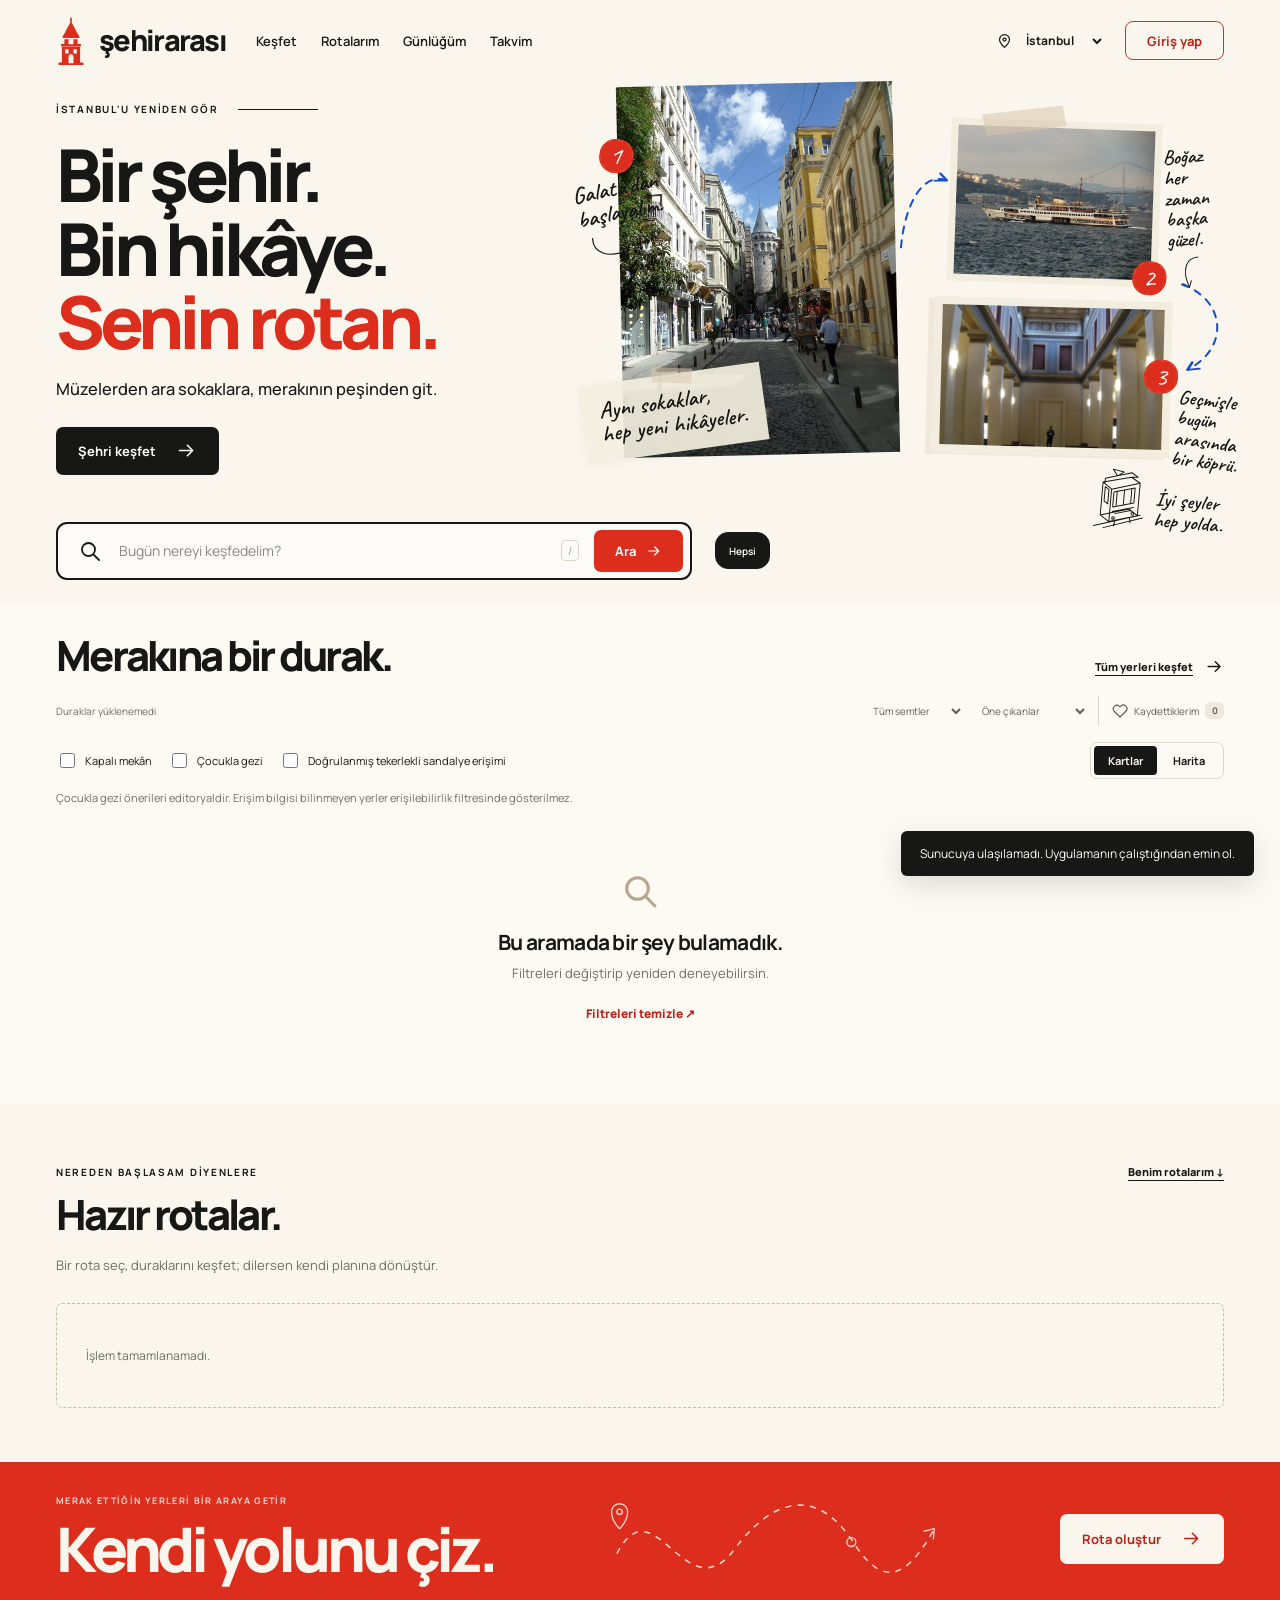
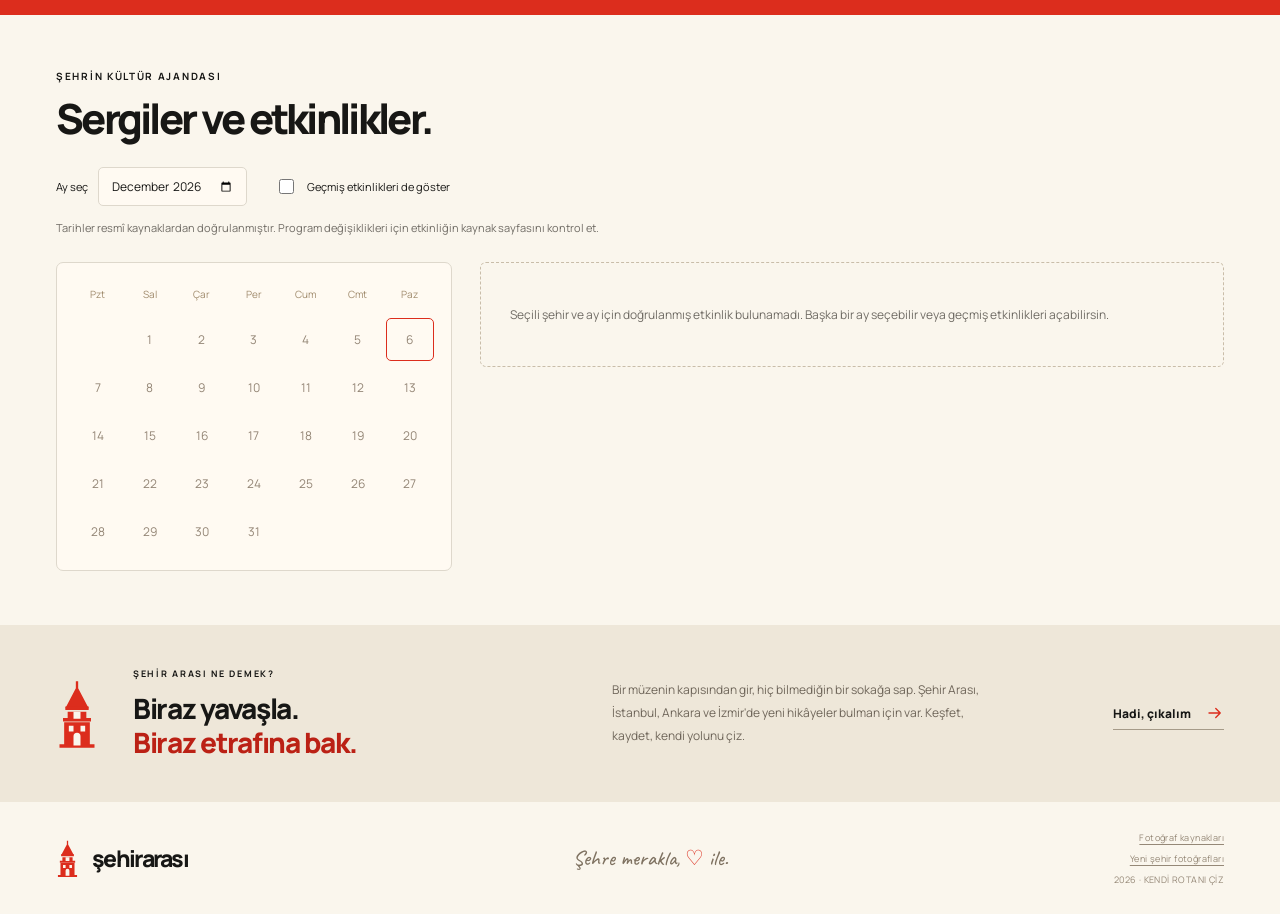
==== static/index.html @ 311d223b "Add personal account, routes and journal pages" ====
<!doctype html>
<html lang="tr">
  <head>
    <meta charset="utf-8" />
    <meta name="viewport" content="width=device-width, initial-scale=1" />
    <meta name="theme-color" content="#faf6ed" />
    <meta name="description" content="İstanbul, Ankara ve İzmir'i merakının peşinden keşfet. Haritada durak bul, rotanı çiz ve gezi günlüğünü tut." />
    <title>Şehir Arası — Bir şehir. Bin hikâye. Senin rotan.</title>
    <link rel="preload" href="/static/photos/galata-sokak.jpg" as="image" />
    <link rel="preload" href="/static/fonts/Manrope.ttf" as="font" type="font/ttf" crossorigin />
    <link rel="stylesheet" href="/static/vendor/leaflet/leaflet.css" />
    <script src="/static/personal-pages.js?v=personal-4"></script>
    <link rel="stylesheet" href="/static/app.css?v=guide-2-3" />
    <link rel="stylesheet" href="/static/features.css?v=guide-2-2" />
    <link rel="stylesheet" href="/static/personal-pages.css?v=personal-4" />
    <script src="/static/photos.js?v=kultur-3-1" defer></script>
    <script src="/static/city-photos.js?v=guide-2-1" defer></script>
    <script src="/static/vendor/leaflet/leaflet.js" defer></script>
    <script src="/static/features.js?v=personal-4" defer></script>
    <script src="/static/app.js?v=personal-4" defer></script>
  </head>
  <body>
    <svg class="svg-library" xmlns="http://www.w3.org/2000/svg" aria-hidden="true">
      <defs>
        <symbol id="i-tower" viewBox="0 0 36 58"><path d="M17 1h2v6l9 17H8l9-17V1Zm-7 26h16v6H10v-6Zm-3 9h22v19h4v3H3v-3h4V36Z" fill="currentColor"/><path d="M8 24h20M6 34h24" stroke="currentColor" stroke-width="3"/><path d="M15 27h6v6h-6zM11 39h4v5h-4zM21 39h4v5h-4zM15 48a3 3 0 0 1 6 0v8h-6z" fill="var(--paper,#faf6ed)"/></symbol>
        <symbol id="i-arrow" viewBox="0 0 24 24"><path d="M4 12h15m-6-6 6 6-6 6" fill="none" stroke="currentColor" stroke-width="1.8" stroke-linecap="round" stroke-linejoin="round"/></symbol>
        <symbol id="i-heart" viewBox="0 0 24 24"><path d="M20.8 4.7a5.4 5.4 0 0 0-7.6 0L12 5.9l-1.2-1.2a5.4 5.4 0 0 0-7.6 7.6L12 21l8.8-8.7a5.4 5.4 0 0 0 0-7.6Z" fill="var(--heart-fill,none)" stroke="currentColor" stroke-width="1.8" stroke-linejoin="round"/></symbol>
        <symbol id="i-search" viewBox="0 0 24 24"><circle cx="10.5" cy="10.5" r="6.5" fill="none" stroke="currentColor" stroke-width="1.8"/><path d="m16 16 5 5" stroke="currentColor" stroke-width="1.8" stroke-linecap="round"/></symbol>
        <symbol id="i-pin" viewBox="0 0 24 24"><path d="M19 10c0 5-7 11-7 11S5 15 5 10a7 7 0 1 1 14 0Z" fill="none" stroke="currentColor" stroke-width="1.7"/><circle cx="12" cy="10" r="2.2" fill="none" stroke="currentColor" stroke-width="1.7"/></symbol>
        <symbol id="i-tram" viewBox="0 0 100 100"><g fill="none" stroke="currentColor" stroke-width="1.5" stroke-linecap="round" stroke-linejoin="round"><path d="m24 27 43-11 14 8-43 13-14-10v51l14 9 43-13V24M38 37v50m-14-9 43-13 14 9M27 28v-7l40-12 10 6-10 1M45 15l-7-9 17 3-7 5M47 85l-1 8m23-15 2 8M15 95l70-22M30 97l59-20M42 41l32-9v23l-32 9V41Zm-14-7 6 4v22l-6-4V34Zm19 5v22m11-25v22m11-25v22M42 71l32-9M46 74l24-7"/><circle cx="44" cy="81" r="2"/><circle cx="73" cy="72" r="2"/></g></symbol>
      </defs>
    </svg>
    <a class="skip-link" href="/#places">Duraklara geç</a>
    <header class="site-header page-wrap">
      <a class="brand" href="/" aria-label="Şehir Arası ana sayfa"><svg class="brand-tower" aria-hidden="true"><use href="#i-tower"/></svg><span>şehirarası</span></a>
      <nav class="main-nav" aria-label="Ana menü"><a href="/#places">Keşfet</a><a href="/rotalarim">Rotalarım</a><a href="/gunlugum">Günlüğüm</a><a href="/#events">Takvim</a></nav>
      <div class="header-actions"><label class="city-picker"><svg class="icon" aria-hidden="true"><use href="#i-pin"/></svg><span class="sr-only">Şehir seç</span><select id="citySelect"><option value="istanbul">İstanbul</option><option value="ankara">Ankara</option><option value="izmir">İzmir</option></select></label><button class="account-button" id="accountButton" type="button">Giriş yap</button></div>
    </header>

    <main id="top">
      <div class="personal-loading page-wrap" role="status"><span class="loading-line"></span><p>Şehir defterin açılıyor…</p></div>
      <section class="personal-guest page-wrap" id="personalGuest" aria-labelledby="personalGuestTitle">
        <div class="guest-notebook" aria-hidden="true"><span class="guest-book-label">şehirarası<br /><b>GEZİ DEFTERİ</b></span><span class="handnote">Her güzel gün<br />bir sayfa olsun.</span></div>
        <div><p class="eyebrow">HİKÂYEN BURADA BAŞLASIN</p><h1 id="personalGuestTitle">Defterin<br /><em>seni bekliyor.</em></h1><p>Favori durakların, gezi planların ve yalnızca sana ait notların. Kendi şehir defterini açmak için hesabına giriş yap.</p><button class="button button-dark" data-feature-login type="button">Defterimi aç <span aria-hidden="true">↗</span></button><a class="guest-explore" href="/#places">Önce şehre göz at</a></div>
      </section>
      <section class="personal-hero routes-page-hero page-wrap personal-auth-content" id="routesPageHero" aria-labelledby="routesPageTitle">
        <div class="personal-hero-copy"><p class="eyebrow"><span class="chapter-number">02</span> KENDİ YOLUNU ÇİZ</p><h1 id="routesPageTitle">Bir sonraki<br /><em>güzel gün.</em></h1><p class="personal-lead">Sevdiğin durakları bir araya getir.<br />Şehrin ritmini, kendi adımlarınla bul.</p><button class="button button-coral" id="personalNewRouteButton" type="button">Yeni bir rota çiz <svg class="icon" aria-hidden="true"><use href="#i-arrow"/></svg></button><div class="hero-mini-stats"><span><strong id="routeSummaryCount">0</strong> kaydedilmiş rota</span><span><strong id="routeSummaryStops">0</strong> farklı durak</span></div></div>
        <div class="route-sketch" aria-hidden="true"><span class="sketch-caption">PLANLAR KÜÇÜK, HİKÂYELER BÜYÜK.</span><svg class="sketch-line" viewBox="0 0 520 330" fill="none"><path d="M45 260C10 90 190 290 205 140S420 25 460 150S350 345 250 270" stroke="currentColor" stroke-width="2" stroke-dasharray="7 7"/><g fill="#dc2d1d" stroke="#faf6ed" stroke-width="5"><circle cx="45" cy="260" r="19"/><circle cx="205" cy="140" r="19"/><circle cx="250" cy="270" r="19"/></g><g fill="#fff" font-family="Manrope, sans-serif" font-size="13" text-anchor="middle"><text x="45" y="265">1</text><text x="205" y="145">2</text><text x="250" y="275">3</text></g></svg><figure class="sketch-photo"><img src="/static/photos/bogaz-vapuru.jpg" alt="" /><figcaption class="handnote">Yolun sonu,<br />yeni bir başlangıç.</figcaption></figure><span class="handnote sketch-handnote">Bir sokak daha<br />yürüyelim mi?</span><span class="route-stamp">ŞEHİR ARASI<br /><b>YOLA ÇIK</b><br />♡</span></div>
      </section>
      <section class="personal-hero journal-page-hero page-wrap personal-auth-content" id="journalPageHero" aria-labelledby="journalPageTitle">
        <div class="personal-hero-copy"><p class="eyebrow"><span class="chapter-number">03</span> GÜZEL GÜNLER BİRİKSİN</p><h1 id="journalPageTitle">Bazı günler<br /><em>unutulmasın.</em></h1><p class="personal-lead">Bir müze, bir sokak, bir küçük mola.<br />Şehirde bıraktığın izleri burada sakla.</p><button class="button button-dark" id="journalAddButton" type="button">Yeni bir anı ekle <span aria-hidden="true">+</span></button><div class="hero-mini-stats"><span><strong id="journalSummaryCount">0</strong> ziyaret</span><span><strong id="journalSummaryCities">0</strong> şehir</span><span class="journal-private"><span aria-hidden="true">◇</span> Yalnızca sana ait</span></div></div>
        <div class="journal-moodboard" aria-hidden="true"><div class="journal-paper"><span class="paper-date" id="journalToday"></span><span class="handnote">Şehri gezdim.<br />Biraz da kendimi.</span><span class="paper-signature">— güzel bir günden kalanlar</span></div><figure class="journal-polaroid"><img src="/static/photos/galata-sokak.jpg" alt="" /><figcaption class="handnote">Hep yeni hikâyeler.</figcaption></figure><span class="journal-sticker">BİLETİNİ SAKLA.<br />HİKÂYENİ DE.</span><svg class="journal-doodle" viewBox="0 0 100 60" fill="none"><path d="M8 12C18 55 58 48 89 19m-18 4 18-4-5 17" stroke="currentColor" stroke-width="2" stroke-linecap="round" stroke-linejoin="round"/></svg></div>
      </section>
      <section class="hero page-wrap" aria-labelledby="hero-title">
        <div class="hero-copy">
          <p class="eyebrow"><span id="heroCityEyebrow">İSTANBUL'U YENİDEN GÖR</span> <span class="eyebrow-line"></span></p>
          <h1 id="hero-title">Bir şehir.<br />Bin hikâye.<br /><em>Senin rotan.</em></h1>
          <p class="hero-intro">Müzelerden ara sokaklara, merakının peşinden git.</p>
          <a class="button button-dark" href="/#places">Şehri keşfet <svg class="icon" aria-hidden="true"><use href="#i-arrow"/></svg></a>
        </div>
        <div class="hero-collage" aria-label="İstanbul'dan bir gezi defteri">
          <figure class="collage-photo photo-galata"><img src="/static/photos/galata-sokak.jpg" alt="Tarihî binaların arasından Galata Kulesi'ne uzanan sokak" width="960" height="1280" fetchpriority="high" /><span class="photo-number" aria-hidden="true">1</span><figcaption class="handnote galata-note">Galata'dan<br />başlayalım.<svg class="note-arrow" viewBox="0 0 70 50" fill="none" aria-hidden="true"><path d="M8 8C5 29 24 42 58 35M47 29L58 35L49 44" stroke="currentColor" stroke-width="1.8" stroke-linecap="round" stroke-linejoin="round"/></svg></figcaption></figure>
          <figure class="collage-photo photo-ferry"><img src="/static/photos/bogaz-vapuru.jpg" alt="Boğaz'da ilerleyen İstanbul vapuru" width="960" height="711" /><span class="photo-number" aria-hidden="true">2</span><figcaption class="handnote ferry-note">Boğaz<br />her zaman<br />başka güzel.<svg class="note-arrow" viewBox="0 0 70 50" fill="none" aria-hidden="true"><path d="M8 8C5 29 24 42 58 35M47 29L58 35L49 44" stroke="currentColor" stroke-width="1.8" stroke-linecap="round" stroke-linejoin="round"/></svg></figcaption></figure>
          <figure class="collage-photo photo-museum"><img src="/static/photos/arkeoloji-salonu.jpg" alt="İstanbul Arkeoloji Müzeleri'nde sütunlarla çevrili tarihî bir salon" width="960" height="1201" /><span class="photo-number" aria-hidden="true">3</span><figcaption class="handnote museum-note">Geçmişle<br />bugün arasında<br />bir köprü.</figcaption></figure>
          <svg class="collage-route" viewBox="0 0 1000 1000" preserveAspectRatio="none" fill="none" aria-hidden="true">
            <defs><marker id="collage-arrow-tip" markerUnits="userSpaceOnUse" markerWidth="32" markerHeight="32" viewBox="0 0 32 32" refX="27" refY="16" orient="auto"><path d="M7 5L27 16L7 27" stroke="currentColor" stroke-width="2" stroke-linecap="round" stroke-linejoin="round" vector-effect="non-scaling-stroke"/></marker></defs>
            <path d="M520 370C526 265 557 164 605 190" marker-end="url(#collage-arrow-tip)" stroke="currentColor" stroke-width="2" stroke-dasharray="7 7" stroke-linecap="round" vector-effect="non-scaling-stroke"/>
            <path d="M1040 470C1120 510 1130 640 1050 700" marker-end="url(#collage-arrow-tip)" stroke="currentColor" stroke-width="2" stroke-dasharray="7 7" stroke-linecap="round" vector-effect="non-scaling-stroke"/>
          </svg>
          <span class="paper-note handnote">Aynı sokaklar,<br />hep yeni hikâyeler.</span>
        </div>
      </section>

      <section class="explore-tools page-wrap" aria-label="Durak ara ve filtrele">
        <form class="search-bar" id="searchForm" role="search">
          <svg class="icon search-icon" aria-hidden="true"><use href="#i-search"/></svg>
          <label class="sr-only" for="searchInput">Durak veya semt ara</label><input id="searchInput" type="search" placeholder="Bugün nereyi keşfedelim?" autocomplete="off" /><kbd>/</kbd>
          <button class="button button-coral search-submit" type="submit">Ara <svg class="icon" aria-hidden="true"><use href="#i-arrow"/></svg></button>
        </form>
        <div class="category-chips" id="categoryChips" aria-label="Kategoriye göre filtrele"><button class="chip is-active" data-category="" type="button" aria-pressed="true">Hepsi</button></div>
        <div class="tools-doodle" aria-hidden="true"><svg><use href="#i-tram"/></svg><span class="handnote">İyi şeyler<br />hep yolda.</span></div>
      </section>

      <section class="discovery" id="places" aria-labelledby="places-title">
        <div class="page-wrap">
          <div class="section-heading"><h2 id="places-title">Merakına bir durak.</h2><button class="text-link" id="showAllPlaces" type="button" aria-expanded="false" aria-controls="placeGrid">Tüm yerleri keşfet <svg class="icon" aria-hidden="true"><use href="#i-arrow"/></svg></button></div>
          <div class="discovery-toolbar"><p id="resultCount" aria-live="polite">Duraklar yükleniyor…</p><div class="select-filters">
            <label class="select-wrap"><span class="sr-only">Semt seç</span><select id="districtSelect"><option value="">Tüm semtler</option></select></label>
            <label class="select-wrap"><span class="sr-only">Sıralama seç</span><select id="sortSelect"><option value="popular">Öne çıkanlar</option><option value="rating">En yüksek puan</option><option value="az">A'dan Z'ye</option></select></label>
            <button class="favorites-toggle" id="favoritesToggle" type="button" aria-pressed="false"><svg class="icon" aria-hidden="true"><use href="#i-heart"/></svg> Kaydettiklerim <b id="favoriteCount">0</b></button>
          </div></div>
          <div class="exploration-options"><fieldset class="trip-filters"><legend class="sr-only">Gezi tercihlerine göre filtrele</legend><label><input id="indoorFilter" type="checkbox" /> Kapalı mekân</label><label><input id="familyFilter" type="checkbox" /> Çocukla gezi</label><label><input id="accessibleFilter" type="checkbox" /> Doğrulanmış tekerlekli sandalye erişimi</label></fieldset><div class="view-switch" aria-label="Görünüm"><button id="listViewButton" type="button" aria-pressed="true">Kartlar</button><button id="mapViewButton" type="button" aria-pressed="false">Harita</button></div></div>
          <p class="filter-explainer">Çocukla gezi önerileri editoryaldir. Erişim bilgisi bilinmeyen yerler erişilebilirlik filtresinde gösterilmez.</p>
          <div id="mapView" class="map-layout" hidden><div><div id="discoveryMap" class="discovery-map" role="region" aria-label="Durakların haritası"></div><p id="mapStatus" class="small-note" aria-live="polite">Bir noktaya dokun, yeni bir durak keşfet.</p></div><aside id="mapPlaceCard" class="map-place-card"><p>Haritadaki bir durağı seç.</p></aside></div>
          <div class="place-grid" id="placeGrid" aria-live="polite" aria-busy="true"></div>
          <div class="empty-state" id="emptyState" hidden><svg class="icon" aria-hidden="true"><use href="#i-search"/></svg><h3>Bu aramada bir şey bulamadık.</h3><p>Filtreleri değiştirip yeniden deneyebilirsin.</p><button class="text-button" id="clearFilters" type="button">Filtreleri temizle <span aria-hidden="true">↗</span></button></div>
        </div>
      </section>

      <section class="profile-section page-wrap personal-auth-content" id="profile" aria-labelledby="profileTitle" hidden>
        <div class="profile-heading">
          <div class="account-intro"><p class="eyebrow"><span class="chapter-number">01</span> <span id="profileGreeting">SENİN ŞEHİR DEFTERİN</span></p><h1 id="profileTitle">Yeni hikâyelere<br /><em>yer aç.</em></h1><p class="personal-lead">Aklında kalan yerler, yola çıkacak planlar,<br />bir gün dönüp gülümseyeceğin notlar.</p></div>
          <aside class="account-identity"><span class="identity-label">ŞEHİR ARASI · GEZGİN KARTI</span><div class="identity-main"><span class="account-avatar" id="accountInitials" aria-hidden="true">G</span><div><h2 id="accountName">Gezgin</h2><p id="accountEmail"></p><span class="identity-role" id="accountRole">Meraklı bir gezgin</span></div></div><div class="identity-bottom"><span class="handnote">Şehre merakla.</span><button class="text-button" id="logoutButton" type="button">Çıkış yap ↗</button></div><span class="identity-corner" aria-hidden="true">♡</span></aside>
        </div>
        <div class="profile-stats" aria-label="Hesap özeti">
          <a href="#profileFavorites"><span class="stat-icon" aria-hidden="true">♡</span><div><strong id="profileFavoriteCount">0</strong><span>Bir gün gideceğim dediğin durak</span></div><span class="stat-arrow" aria-hidden="true">↘</span></a>
          <a href="/rotalarim"><span class="stat-icon" aria-hidden="true">↝</span><div><strong id="profileRouteCount">0</strong><span>Sana ait gezi rotası</span></div><span class="stat-arrow" aria-hidden="true">↗</span></a>
          <a href="/gunlugum"><span class="stat-icon" aria-hidden="true">✎</span><div><strong id="profileVisitCount">0</strong><span>Defterine düşen güzel anı</span></div><span class="stat-arrow" aria-hidden="true">↗</span></a>
        </div>
        <div class="profile-dashboard">
          <section class="profile-panel favorites-panel" id="profileFavorites" aria-labelledby="profileFavoritesTitle">
            <div class="profile-panel-heading"><div><p class="eyebrow">GİDİLECEK DAHA ÇOK YER VAR</p><h2 id="profileFavoritesTitle">Kalbinde bir yer.</h2></div><span class="handnote panel-handnote">Bir gün, mutlaka.</span></div>
            <div class="favorite-collection-tools"><label class="collection-search"><svg class="icon" aria-hidden="true"><use href="#i-search"/></svg><span class="sr-only">Favorilerimde ara</span><input id="profileFavoriteSearch" type="search" placeholder="Favorilerimde ara…" /></label><span id="favoritesListCount" class="small-note">Tüm şehirlerdeki favorilerin</span></div>
            <div class="profile-items" id="profileFavoritesGrid" aria-live="polite"></div>
            <a class="profile-more-link" href="/#places">Yeni bir yer keşfet <span aria-hidden="true">↗</span></a>
          </section>
          <section class="profile-panel recent-routes-panel" id="profileRoutes" aria-labelledby="profileRoutesTitle">
            <div class="profile-panel-heading"><div><p class="eyebrow">SIRADAKİ GÜZEL GÜNE</p><h2 id="profileRoutesTitle">Yola çıkacak planlar.</h2></div><span class="panel-symbol" aria-hidden="true">↝</span></div>
            <div class="profile-items" id="profileRoutesGrid" aria-live="polite"></div>
            <a class="profile-more-link" href="/rotalarim">Rotalarımı aç <span aria-hidden="true">↗</span></a>
          </section>
          <section class="profile-panel recent-journal-panel" id="profileJournal" aria-labelledby="profileJournalTitle">
            <div class="profile-panel-heading"><div><p class="eyebrow">AKLINDA KALANLAR</p><h2 id="profileJournalTitle">Defterden bir sayfa.</h2></div><span class="panel-symbol" aria-hidden="true">✎</span></div>
            <div class="profile-items" id="profileJournalGrid" aria-live="polite"></div>
            <a class="profile-more-link" href="/gunlugum">Günlüğümü aç <span aria-hidden="true">↗</span></a>
          </section>
        </div>
      </section>

      <section class="feature-section page-wrap" id="routeTemplates" aria-labelledby="templatesTitle"><div class="section-heading"><div><p class="eyebrow">NEREDEN BAŞLASAM DİYENLERE</p><h2 id="templatesTitle">Hazır rotalar.</h2></div><a class="text-link" href="/rotalarim">Benim rotalarım ↓</a></div><p class="section-intro">Bir rota seç, duraklarını keşfet; dilersen kendi planına dönüştür.</p><div id="templatesGrid" class="templates-grid" aria-live="polite"></div></section>

      <section class="route-callout" id="route-callout" aria-labelledby="routeCalloutTitle"><div class="page-wrap route-callout-inner"><div><p class="eyebrow">MERAK ETTİĞİN YERLERİ BİR ARAYA GETİR</p><h2 id="routeCalloutTitle">Kendi yolunu çiz.</h2></div><svg class="callout-route" viewBox="0 0 380 100" fill="none" aria-hidden="true"><path d="M10 67c42-81 77 68 132-5S244 6 275 54s57 46 90-13" stroke="currentColor" stroke-width="1.7" stroke-dasharray="7 7"/><g stroke="currentColor" stroke-width="1.5"><path d="M22 20c0 11-9 19-9 19S4 31 4 20a9 9 0 0 1 18 0Z"/><circle cx="13" cy="20" r="3"/><circle cx="273" cy="54" r="5"/><path d="m354 42 12-3-1 12"/></g></svg><button class="button button-paper" id="newRouteButton" type="button">Rota oluştur <svg class="icon" aria-hidden="true"><use href="#i-arrow"/></svg></button></div></section>

      <section class="routes-section page-wrap personal-auth-content" id="routes" aria-labelledby="routesTitle">
        <div class="collection-heading"><div><p class="eyebrow">GEZİ PLANLARIN</p><h2 id="routesTitle">Kaydettiğin rotalar.</h2></div><p id="routesCount" class="collection-count" aria-live="polite"></p></div>
        <div class="collection-toolbar"><label class="collection-search"><svg class="icon" aria-hidden="true"><use href="#i-search"/></svg><span class="sr-only">Rotalarımda ara</span><input id="personalRouteSearch" type="search" placeholder="Bir rota ya da durak ara…" /></label><label class="collection-select"><span>Şehir</span><select id="personalRouteCity"><option value="">Tüm şehirler</option><option value="istanbul">İstanbul</option><option value="ankara">Ankara</option><option value="izmir">İzmir</option></select></label></div>
        <div class="routes-grid" id="routesGrid" aria-live="polite"></div>
        <a class="route-inspiration" href="/#routeTemplates"><div><p class="eyebrow">NEREDEN BAŞLASAM DİYENLERE</p><h3>Biraz ilham, biraz yol.</h3><p>Şehrin içinden özenle seçtiğimiz hazır rotalara göz at.</p></div><span class="handnote">Gerisi senin hikâyen.</span><span class="inspiration-arrow" aria-hidden="true">↗</span></a>
      </section>

      <section class="feature-section journal-section personal-auth-content" id="journal" aria-labelledby="journalTitle">
        <div class="page-wrap"><div class="collection-heading"><div><p class="eyebrow">ŞEHİRDE BIRAKTIĞIN İZLER</p><h2 id="journalTitle">Ziyaretlerin, satır satır.</h2></div><span id="journalCount" class="collection-count" aria-live="polite"></span></div>
          <div class="collection-toolbar"><label class="collection-search"><svg class="icon" aria-hidden="true"><use href="#i-search"/></svg><span class="sr-only">Günlüğümde ara</span><input id="journalSearch" type="search" placeholder="Bir yer, bir şehir, bir hatıra ara…" /></label><label class="collection-select"><span>Şehir</span><select id="journalCity"><option value="">Tüm şehirler</option><option value="istanbul">İstanbul</option><option value="ankara">Ankara</option><option value="izmir">İzmir</option></select></label><label class="collection-select"><span>Sıralama</span><select id="journalSort"><option value="newest">En yeni anılar</option><option value="oldest">İlk anılardan</option></select></label></div>
          <div id="journalGrid" class="journal-grid" aria-live="polite"></div>
        </div>
      </section>

      <section class="feature-section page-wrap" id="events" aria-labelledby="eventsTitle"><div class="section-heading"><div><p class="eyebrow">ŞEHRİN KÜLTÜR AJANDASI</p><h2 id="eventsTitle">Sergiler ve etkinlikler.</h2></div><button id="newEventButton" class="button button-dark" type="button" hidden>Etkinlik ekle +</button></div><div class="calendar-toolbar"><label for="eventMonth">Ay seç <input type="month" id="eventMonth" /></label><label><input type="checkbox" id="pastEvents" /> Geçmiş etkinlikleri de göster</label><button class="text-button" id="clearEventDay" type="button" hidden>Ayın tamamını göster</button></div><p class="small-note">Tarihler resmî kaynaklardan doğrulanmıştır. Program değişiklikleri için etkinliğin kaynak sayfasını kontrol et.</p><div class="calendar-layout"><div id="eventCalendar" class="event-calendar" aria-label="Etkinlik günleri"></div><div id="eventsGrid" class="events-grid" aria-live="polite"></div></div></section>

      <section class="admin-section page-wrap" id="adminPanel" aria-labelledby="adminTitle" hidden><div class="section-heading routes-heading"><div><p class="eyebrow">İÇERİK YÖNETİMİ</p><h2 id="adminTitle">Durakları yönet.</h2></div><button class="button button-dark" id="newPlaceButton" type="button">Yeni durak ekle <span aria-hidden="true">↗</span></button></div><div class="admin-list" id="adminList"></div></section>

      <section class="about-band" id="about"><div class="about-inner page-wrap"><svg class="about-tower" aria-hidden="true"><use href="#i-tower"/></svg><div><p class="eyebrow">ŞEHİR ARASI NE DEMEK?</p><h2>Biraz yavaşla.<br /><em>Biraz etrafına bak.</em></h2></div><p class="about-copy">Bir müzenin kapısından gir, hiç bilmediğin bir sokağa sap. Şehir Arası, İstanbul, Ankara ve İzmir'de yeni hikâyeler bulman için var. Keşfet, kaydet, kendi yolunu çiz.</p><a href="/#places" class="about-link">Hadi, çıkalım <svg class="icon" aria-hidden="true"><use href="#i-arrow"/></svg></a></div></section>
    </main>

    <footer class="site-footer page-wrap"><a class="brand footer-brand" href="/"><svg class="brand-tower" aria-hidden="true"><use href="#i-tower"/></svg><span>şehirarası</span></a><p>Şehre merakla, <span aria-hidden="true">♡</span> ile.</p><div class="footer-meta"><a href="/static/photos/credits.html" target="_blank" rel="noopener">Fotoğraf kaynakları <span class="sr-only">(yeni sekmede açılır)</span></a><a href="/static/photos/city-credits.html" target="_blank" rel="noopener">Yeni şehir fotoğrafları</a><span>2026 · KENDİ ROTANI ÇİZ</span></div></footer>

    <dialog class="detail-dialog" id="detailDialog" aria-labelledby="dialogTitle">
      <button class="dialog-close" id="dialogClose" type="button" aria-label="Pencereyi kapat">×</button>
      <div id="dialogContent" class="dialog-content"></div>
    </dialog>

    <dialog class="form-dialog" id="authDialog" aria-labelledby="authTitle">
      <button class="form-dialog-close" data-close="authDialog" type="button" aria-label="Pencereyi kapat">×</button>
      <p class="eyebrow">ŞEHİR ARASI HESABIN</p>
      <h2 id="authTitle">Keşfin seninle <em>başlasın.</em></h2>
      <div class="auth-tabs"><button class="is-active" data-auth-mode="login" type="button">Giriş yap</button><button data-auth-mode="register" type="button">Hesap oluştur</button></div>
      <form id="authForm" class="stack-form">
        <div class="form-field" id="authNameField" hidden><label for="authName">Adın</label><input id="authName" name="name" minlength="2" maxlength="50" autocomplete="name" /></div>
        <div class="form-field"><label for="authEmail">E-posta</label><input id="authEmail" name="email" type="email" required autocomplete="email" /></div>
        <div class="form-field"><label for="authPassword">Parola</label><input id="authPassword" name="password" type="password" minlength="8" required autocomplete="current-password" /></div>
        <button class="button button-dark" id="authSubmit" type="submit">Giriş yap <span aria-hidden="true">↗</span></button>
        <p class="form-message" id="authMessage" role="status"></p>
      </form>
    </dialog>

    <dialog class="form-dialog wide-dialog" id="routeDialog" aria-labelledby="routeDialogTitle">
      <button class="form-dialog-close" data-close="routeDialog" type="button" aria-label="Pencereyi kapat">×</button>
      <p class="eyebrow">GEZİ PLANI</p><h2 id="routeDialogTitle">Yeni <em>rota.</em></h2>
      <form id="routeForm" class="stack-form">
        <input id="routeId" type="hidden" />
        <div class="form-field"><label for="routeCitySelect">Rotanın şehri</label><select id="routeCitySelect"><option value="istanbul">İstanbul</option><option value="ankara">Ankara</option><option value="izmir">İzmir</option></select><small class="small-note">Şehri değiştirirsen seçili duraklar temizlenir.</small></div>
        <div class="form-field"><label for="routeName">Rota adı</label><input id="routeName" minlength="3" maxlength="70" placeholder="Örn. Bir gün içinde tarihi yarımada" required /></div>
        <div class="form-field"><label for="routeNotes">Notların</label><textarea id="routeNotes" maxlength="500" rows="3" placeholder="Bu rotayla ilgili hatırlamak istediklerin…"></textarea></div>
        <fieldset class="place-picker"><legend>Duraklarını seç <small>(en fazla 12)</small></legend><p id="routePickerStatus" class="small-note" role="status"></p><div id="routePlaceOptions" class="place-options" aria-busy="false"></div></fieldset>
        <div id="routeSelectedOrder" class="selected-order" aria-live="polite"></div><div id="routeEstimate" class="estimate-box" aria-live="polite"></div><button class="text-button" id="estimateWalkingButton" type="button" disabled>Yürüyüş yolunu hesapla</button>
        <button class="button button-dark" type="submit">Rotayı kaydet <span aria-hidden="true">↗</span></button>
        <p class="form-message" id="routeMessage" role="status"></p>
      </form>
    </dialog>

    <dialog class="form-dialog wide-dialog" id="adminDialog" aria-labelledby="adminDialogTitle">
      <button class="form-dialog-close" data-close="adminDialog" type="button" aria-label="Pencereyi kapat">×</button>
      <p class="eyebrow">İÇERİK YÖNETİMİ</p><h2 id="adminDialogTitle">Yeni <em>durak.</em></h2>
      <form id="adminForm" class="stack-form">
        <input id="adminOriginalSlug" type="hidden" />
        <div class="form-grid">
          <div class="form-field"><label for="adminName">Durak adı</label><input id="adminName" required minlength="3" maxlength="100" /></div>
          <div class="form-field"><label for="adminSlug">Kısa ad</label><input id="adminSlug" required minlength="3" maxlength="80" pattern="[a-z0-9]+(-[a-z0-9]+)*" placeholder="ornek-durak" /></div>
          <div class="form-field"><label for="adminCategory">Kategori</label><select id="adminCategory" required></select></div>
          <div class="form-field"><label for="adminDistrict">Semt</label><input id="adminDistrict" required maxlength="80" /></div>
          <div class="form-field form-field-wide"><label for="adminAddress">Adres</label><input id="adminAddress" required maxlength="160" /></div>
          <div class="form-field form-field-wide"><label for="adminSummary">Kısa tanıtım</label><textarea id="adminSummary" required minlength="10" maxlength="240" rows="2"></textarea></div>
          <div class="form-field form-field-wide"><label for="adminDescription">Açıklama</label><textarea id="adminDescription" required minlength="20" maxlength="1800" rows="4"></textarea></div>
          <div class="form-field"><label for="adminDuration">Önerilen süre</label><input id="adminDuration" required maxlength="40" placeholder="Örn. 1–2 saat" /></div>
          <div class="form-field"><label for="adminBestFor">Kimler için?</label><input id="adminBestFor" required maxlength="80" placeholder="Örn. Sanat ve fotoğraf" /></div>
          <div class="form-field"><label for="adminArt">Kart görünümü</label><select id="adminArt"><option value="gallery">Galeri</option><option value="dome">Kubbe</option><option value="palace">Saray</option><option value="cistern">Sarnıç</option><option value="columns">Sütunlar</option><option value="tower">Kule</option><option value="objects">Objeler</option><option value="machine">Makine</option><option value="garden">Bahçe</option><option value="coast">Sahil</option><option value="viewpoint">Manzara</option></select></div>
          <div class="form-field"><label for="adminCity">Şehir</label><select id="adminCity" required></select></div>
          <div class="form-field"><label for="adminVisitMinutes">Ziyaret süresi (dakika)</label><input id="adminVisitMinutes" type="number" min="5" max="720" value="90" required /></div>
          <div class="form-field"><label for="adminLatitude">Enlem (isteğe bağlı)</label><input id="adminLatitude" type="number" step="any" min="-90" max="90" /></div>
          <div class="form-field"><label for="adminLongitude">Boylam (isteğe bağlı)</label><input id="adminLongitude" type="number" step="any" min="-180" max="180" /></div>
          <div class="form-field"><label for="adminIndoor">Kapalı mekân</label><select id="adminIndoor"><option value="">Bilinmiyor / karma</option><option value="true">Evet</option><option value="false">Hayır</option></select></div>
          <div class="form-field"><label for="adminFamily">Çocukla gezi önerisi</label><select id="adminFamily"><option value="">Değerlendirilmedi</option><option value="true">Evet</option><option value="false">Hayır</option></select></div>
          <div class="form-field"><label for="adminAccessible">Doğrulanmış sandalye erişimi</label><select id="adminAccessible"><option value="">Doğrulanmadı</option><option value="true">Evet</option><option value="false">Hayır</option></select></div>
          <div class="form-field"><label for="adminSource">Resmî bilgi kaynağı</label><input id="adminSource" type="url" maxlength="700" /></div>
          <div class="form-field form-field-wide"><label for="adminAccessNote">Erişim açıklaması</label><textarea id="adminAccessNote" maxlength="500" rows="2"></textarea></div>
          <label class="featured-checkbox"><input id="adminFeatured" type="checkbox" /> Öne çıkan durak</label>
        </div>
        <button class="button button-dark" type="submit">Durağı kaydet <span aria-hidden="true">↗</span></button>
        <p class="form-message" id="adminMessage" role="status"></p>
      </form>
    </dialog>
    <dialog class="form-dialog wide-dialog" id="routeViewDialog" aria-labelledby="routeViewTitle"><button class="form-dialog-close" type="button" data-close="routeViewDialog" aria-label="Pencereyi kapat">×</button><p class="eyebrow" id="routeViewEyebrow">GEZİ PLANI</p><h2 id="routeViewTitle">Rota.</h2><p id="routeViewDescription" class="section-intro"></p><div id="routeViewStats" class="estimate-box" aria-live="polite"></div><ol id="routeViewStops" class="route-stop-list"></ol><div class="feature-actions"><button id="routeViewWalking" class="button button-dark" type="button">Yürüyüş yolunu hesapla</button><button id="routeViewCopy" class="text-button" type="button">Bu rotayı kendime ekle ↗</button></div><div id="routeViewMap" class="route-map" role="region" aria-label="Gezi rotası haritası"></div><p class="small-note">Harita: © OpenStreetMap katkıda bulunanlar · Rota: OSRM / FOSSGIS · <a href="https://www.openstreetmap.org/fixthemap" target="_blank" rel="noopener">Harita hatası bildir</a></p></dialog>

    <dialog class="form-dialog wide-dialog" id="shareDialog" aria-labelledby="shareTitle"><button class="form-dialog-close" type="button" data-close="shareDialog" aria-label="Pencereyi kapat">×</button><p class="eyebrow">AYNI YOLDA BULUŞALIM</p><h2 id="shareTitle">Rotanı paylaş.</h2><p class="section-intro">Bağlantıyı bilenler rota adını ve durakları görebilir. Özel notların paylaşılmaz. Rotayı düzenlediğinde paylaşılan görünüm de güncellenir.</p><label class="form-field"><span>Paylaşım bağlantısı</span><input id="shareUrl" type="url" readonly /></label><p id="shareHint" class="small-note"></p><div class="feature-actions"><button class="button button-dark" id="copyShareButton" type="button">Bağlantıyı kopyala</button><button class="text-button" id="revokeShareButton" type="button">Paylaşımı kapat</button></div><p id="shareMessage" class="form-message" role="status"></p></dialog>

    <dialog class="form-dialog" id="journalDialog" aria-labelledby="journalDialogTitle"><button class="form-dialog-close" type="button" data-close="journalDialog" aria-label="Pencereyi kapat">×</button><p class="eyebrow">SADECE SANA AİT</p><h2 id="journalDialogTitle">Gezi notun.</h2><p id="journalPlaceName" class="section-intro"></p><form id="journalForm" class="stack-form"><input id="journalSlug" type="hidden" /><div class="form-field"><label for="journalDate">Ziyaret tarihi</label><input id="journalDate" type="date" required /></div><div class="form-field"><label for="journalNotes">Özel notların</label><textarea id="journalNotes" maxlength="1500" rows="5" placeholder="Bugünden aklında ne kalsın?"></textarea></div><div class="feature-actions"><button class="button button-dark" type="submit">Günlüğüme kaydet</button><button class="text-button" id="removeJournalButton" type="button" hidden>Kaydı sil</button></div><p id="journalMessage" class="form-message" role="status"></p></form></dialog>

    <dialog class="form-dialog wide-dialog" id="eventDialog" aria-labelledby="eventDialogTitle"><button class="form-dialog-close" type="button" data-close="eventDialog" aria-label="Pencereyi kapat">×</button><p class="eyebrow">KÜLTÜR AJANDASINI YÖNET</p><h2 id="eventDialogTitle">Etkinlik.</h2><form id="eventForm" class="stack-form"><input id="eventId" type="hidden" /><div class="form-grid"><div class="form-field"><label for="eventTitle">Etkinlik adı</label><input id="eventTitle" required minlength="3" maxlength="150" /></div><div class="form-field"><label for="eventSlug">Kısa ad</label><input id="eventSlug" required pattern="[a-z0-9]+(-[a-z0-9]+)*" maxlength="100" /></div><div class="form-field"><label for="eventCity">Şehir</label><select id="eventCity" required></select></div><div class="form-field"><label for="eventPlace">Durak</label><select id="eventPlace"><option value="">Bağımsız etkinlik</option></select></div><div class="form-field"><label for="eventStart">Başlangıç</label><input id="eventStart" type="date" required /></div><div class="form-field"><label for="eventEnd">Bitiş</label><input id="eventEnd" type="date" required /></div><div class="form-field form-field-wide"><label for="eventDescription">Açıklama</label><textarea id="eventDescription" required minlength="10" maxlength="1500" rows="3"></textarea></div><div class="form-field"><label for="eventSourceName">Kaynak kurum</label><input id="eventSourceName" required minlength="2" maxlength="100" /></div><div class="form-field"><label for="eventSourceUrl">Resmî kaynak bağlantısı</label><input id="eventSourceUrl" type="url" required maxlength="700" /></div><div class="form-field"><label for="eventVerified">Kaynağın kontrol tarihi</label><input id="eventVerified" type="date" required /></div></div><button class="button button-dark" type="submit">Etkinliği kaydet</button><p id="eventMessage" class="form-message" role="status"></p></form></dialog>

    <dialog class="form-dialog wide-dialog" id="journalPickerDialog" aria-labelledby="journalPickerTitle"><button class="form-dialog-close" type="button" data-close="journalPickerDialog" aria-label="Pencereyi kapat">×</button><p class="eyebrow">YENİ BİR SAYFA AÇ</p><h2 id="journalPickerTitle">Nereyi <em>gezdin?</em></h2><p class="section-intro">Bir durak seç; ziyaret tarihini ve aklında kalanları ekle.</p><label class="collection-search"><svg class="icon" aria-hidden="true"><use href="#i-search"/></svg><span class="sr-only">Ziyaret ettiğim durağı bul</span><input id="journalPlaceSearch" type="search" placeholder="Durak veya şehir ara…" /></label><div id="journalPlaceChoices" class="journal-place-choices" aria-live="polite"></div></dialog>

    <div class="toast" id="toast" role="status" aria-live="polite"></div>
  </body>
</html>
---- static/vendor/leaflet/leaflet.css ----
/* required styles */

.leaflet-pane,
.leaflet-tile,
.leaflet-marker-icon,
.leaflet-marker-shadow,
.leaflet-tile-container,
.leaflet-pane > svg,
.leaflet-pane > canvas,
.leaflet-zoom-box,
.leaflet-image-layer,
.leaflet-layer {
	position: absolute;
	left: 0;
	top: 0;
	}
.leaflet-container {
	overflow: hidden;
	}
.leaflet-tile,
.leaflet-marker-icon,
.leaflet-marker-shadow {
	-webkit-user-select: none;
	   -moz-user-select: none;
	        user-select: none;
	  -webkit-user-drag: none;
	}
/* Prevents IE11 from highlighting tiles in blue */
.leaflet-tile::selection {
	background: transparent;
}
/* Safari renders non-retina tile on retina better with this, but Chrome is worse */
.leaflet-safari .leaflet-tile {
	image-rendering: -webkit-optimize-contrast;
	}
/* hack that prevents hw layers "stretching" when loading new tiles */
.leaflet-safari .leaflet-tile-container {
	width: 1600px;
	height: 1600px;
	-webkit-transform-origin: 0 0;
	}
.leaflet-marker-icon,
.leaflet-marker-shadow {
	display: block;
	}
/* .leaflet-container svg: reset svg max-width decleration shipped in Joomla! (joomla.org) 3.x */
/* .leaflet-container img: map is broken in FF if you have max-width: 100% on tiles */
.leaflet-container .leaflet-overlay-pane svg {
	max-width: none !important;
	max-height: none !important;
	}
.leaflet-container .leaflet-marker-pane img,
.leaflet-container .leaflet-shadow-pane img,
.leaflet-container .leaflet-tile-pane img,
.leaflet-container img.leaflet-image-layer,
.leaflet-container .leaflet-tile {
	max-width: none !important;
	max-height: none !important;
	width: auto;
	padding: 0;
	}

.leaflet-container img.leaflet-tile {
	/* See: https://bugs.chromium.org/p/chromium/issues/detail?id=600120 */
	mix-blend-mode: plus-lighter;
}

.leaflet-container.leaflet-touch-zoom {
	-ms-touch-action: pan-x pan-y;
	touch-action: pan-x pan-y;
	}
.leaflet-container.leaflet-touch-drag {
	-ms-touch-action: pinch-zoom;
	/* Fallback for FF which doesn't support pinch-zoom */
	touch-action: none;
	touch-action: pinch-zoom;
}
.leaflet-container.leaflet-touch-drag.leaflet-touch-zoom {
	-ms-touch-action: none;
	touch-action: none;
}
.leaflet-container {
	-webkit-tap-highlight-color: transparent;
}
.leaflet-container a {
	-webkit-tap-highlight-color: rgba(51, 181, 229, 0.4);
}
.leaflet-tile {
	filter: inherit;
	visibility: hidden;
	}
.leaflet-tile-loaded {
	visibility: inherit;
	}
.leaflet-zoom-box {
	width: 0;
	height: 0;
	-moz-box-sizing: border-box;
	     box-sizing: border-box;
	z-index: 800;
	}
/* workaround for https://bugzilla.mozilla.org/show_bug.cgi?id=888319 */
.leaflet-overlay-pane svg {
	-moz-user-select: none;
	}

.leaflet-pane         { z-index: 400; }

.leaflet-tile-pane    { z-index: 200; }
.leaflet-overlay-pane { z-index: 400; }
.leaflet-shadow-pane  { z-index: 500; }
.leaflet-marker-pane  { z-index: 600; }
.leaflet-tooltip-pane   { z-index: 650; }
.leaflet-popup-pane   { z-index: 700; }

.leaflet-map-pane canvas { z-index: 100; }
.leaflet-map-pane svg    { z-index: 200; }

.leaflet-vml-shape {
	width: 1px;
	height: 1px;
	}
.lvml {
	behavior: url(#default#VML);
	display: inline-block;
	position: absolute;
	}


/* control positioning */

.leaflet-control {
	position: relative;
	z-index: 800;
	pointer-events: visiblePainted; /* IE 9-10 doesn't have auto */
	pointer-events: auto;
	}
.leaflet-top,
.leaflet-bottom {
	position: absolute;
	z-index: 1000;
	pointer-events: none;
	}
.leaflet-top {
	top: 0;
	}
.leaflet-right {
	right: 0;
	}
.leaflet-bottom {
	bottom: 0;
	}
.leaflet-left {
	left: 0;
	}
.leaflet-control {
	float: left;
	clear: both;
	}
.leaflet-right .leaflet-control {
	float: right;
	}
.leaflet-top .leaflet-control {
	margin-top: 10px;
	}
.leaflet-bottom .leaflet-control {
	margin-bottom: 10px;
	}
.leaflet-left .leaflet-control {
	margin-left: 10px;
	}
.leaflet-right .leaflet-control {
	margin-right: 10px;
	}


/* zoom and fade animations */

.leaflet-fade-anim .leaflet-popup {
	opacity: 0;
	-webkit-transition: opacity 0.2s linear;
	   -moz-transition: opacity 0.2s linear;
	        transition: opacity 0.2s linear;
	}
.leaflet-fade-anim .leaflet-map-pane .leaflet-popup {
	opacity: 1;
	}
.leaflet-zoom-animated {
	-webkit-transform-origin: 0 0;
	    -ms-transform-origin: 0 0;
	        transform-origin: 0 0;
	}
svg.leaflet-zoom-animated {
	will-change: transform;
}

.leaflet-zoom-anim .leaflet-zoom-animated {
	-webkit-transition: -webkit-transform 0.25s cubic-bezier(0,0,0.25,1);
	   -moz-transition:    -moz-transform 0.25s cubic-bezier(0,0,0.25,1);
	        transition:         transform 0.25s cubic-bezier(0,0,0.25,1);
	}
.leaflet-zoom-anim .leaflet-tile,
.leaflet-pan-anim .leaflet-tile {
	-webkit-transition: none;
	   -moz-transition: none;
	        transition: none;
	}

.leaflet-zoom-anim .leaflet-zoom-hide {
	visibility: hidden;
	}


/* cursors */

.leaflet-interactive {
	cursor: pointer;
	}
.leaflet-grab {
	cursor: -webkit-grab;
	cursor:    -moz-grab;
	cursor:         grab;
	}
.leaflet-crosshair,
.leaflet-crosshair .leaflet-interactive {
	cursor: crosshair;
	}
.leaflet-popup-pane,
.leaflet-control {
	cursor: auto;
	}
.leaflet-dragging .leaflet-grab,
.leaflet-dragging .leaflet-grab .leaflet-interactive,
.leaflet-dragging .leaflet-marker-draggable {
	cursor: move;
	cursor: -webkit-grabbing;
	cursor:    -moz-grabbing;
	cursor:         grabbing;
	}

/* marker & overlays interactivity */
.leaflet-marker-icon,
.leaflet-marker-shadow,
.leaflet-image-layer,
.leaflet-pane > svg path,
.leaflet-tile-container {
	pointer-events: none;
	}

.leaflet-marker-icon.leaflet-interactive,
.leaflet-image-layer.leaflet-interactive,
.leaflet-pane > svg path.leaflet-interactive,
svg.leaflet-image-layer.leaflet-interactive path {
	pointer-events: visiblePainted; /* IE 9-10 doesn't have auto */
	pointer-events: auto;
	}

/* visual tweaks */

.leaflet-container {
	background: #ddd;
	outline-offset: 1px;
	}
.leaflet-container a {
	color: #0078A8;
	}
.leaflet-zoom-box {
	border: 2px dotted #38f;
	background: rgba(255,255,255,0.5);
	}


/* general typography */
.leaflet-container {
	font-family: "Helvetica Neue", Arial, Helvetica, sans-serif;
	font-size: 12px;
	font-size: 0.75rem;
	line-height: 1.5;
	}


/* general toolbar styles */

.leaflet-bar {
	box-shadow: 0 1px 5px rgba(0,0,0,0.65);
	border-radius: 4px;
	}
.leaflet-bar a {
	background-color: #fff;
	border-bottom: 1px solid #ccc;
	width: 26px;
	height: 26px;
	line-height: 26px;
	display: block;
	text-align: center;
	text-decoration: none;
	color: black;
	}
.leaflet-bar a,
.leaflet-control-layers-toggle {
	background-position: 50% 50%;
	background-repeat: no-repeat;
	display: block;
	}
.leaflet-bar a:hover,
.leaflet-bar a:focus {
	background-color: #f4f4f4;
	}
.leaflet-bar a:first-child {
	border-top-left-radius: 4px;
	border-top-right-radius: 4px;
	}
.leaflet-bar a:last-child {
	border-bottom-left-radius: 4px;
	border-bottom-right-radius: 4px;
	border-bottom: none;
	}
.leaflet-bar a.leaflet-disabled {
	cursor: default;
	background-color: #f4f4f4;
	color: #bbb;
	}

.leaflet-touch .leaflet-bar a {
	width: 30px;
	height: 30px;
	line-height: 30px;
	}
.leaflet-touch .leaflet-bar a:first-child {
	border-top-left-radius: 2px;
	border-top-right-radius: 2px;
	}
.leaflet-touch .leaflet-bar a:last-child {
	border-bottom-left-radius: 2px;
	border-bottom-right-radius: 2px;
	}

/* zoom control */

.leaflet-control-zoom-in,
.leaflet-control-zoom-out {
	font: bold 18px 'Lucida Console', Monaco, monospace;
	text-indent: 1px;
	}

.leaflet-touch .leaflet-control-zoom-in, .leaflet-touch .leaflet-control-zoom-out  {
	font-size: 22px;
	}


/* layers control */

.leaflet-control-layers {
	box-shadow: 0 1px 5px rgba(0,0,0,0.4);
	background: #fff;
	border-radius: 5px;
	}
.leaflet-control-layers-toggle {
	background-image: url(images/layers.png);
	width: 36px;
	height: 36px;
	}
.leaflet-retina .leaflet-control-layers-toggle {
	background-image: url(images/layers-2x.png);
	background-size: 26px 26px;
	}
.leaflet-touch .leaflet-control-layers-toggle {
	width: 44px;
	height: 44px;
	}
.leaflet-control-layers .leaflet-control-layers-list,
.leaflet-control-layers-expanded .leaflet-control-layers-toggle {
	display: none;
	}
.leaflet-control-layers-expanded .leaflet-control-layers-list {
	display: block;
	position: relative;
	}
.leaflet-control-layers-expanded {
	padding: 6px 10px 6px 6px;
	color: #333;
	background: #fff;
	}
.leaflet-control-layers-scrollbar {
	overflow-y: scroll;
	overflow-x: hidden;
	padding-right: 5px;
	}
.leaflet-control-layers-selector {
	margin-top: 2px;
	position: relative;
	top: 1px;
	}
.leaflet-control-layers label {
	display: block;
	font-size: 13px;
	font-size: 1.08333em;
	}
.leaflet-control-layers-separator {
	height: 0;
	border-top: 1px solid #ddd;
	margin: 5px -10px 5px -6px;
	}

/* Default icon URLs */
.leaflet-default-icon-path { /* used only in path-guessing heuristic, see L.Icon.Default */
	background-image: url(images/marker-icon.png);
	}


/* attribution and scale controls */

.leaflet-container .leaflet-control-attribution {
	background: #fff;
	background: rgba(255, 255, 255, 0.8);
	margin: 0;
	}
.leaflet-control-attribution,
.leaflet-control-scale-line {
	padding: 0 5px;
	color: #333;
	line-height: 1.4;
	}
.leaflet-control-attribution a {
	text-decoration: none;
	}
.leaflet-control-attribution a:hover,
.leaflet-control-attribution a:focus {
	text-decoration: underline;
	}
.leaflet-attribution-flag {
	display: inline !important;
	vertical-align: baseline !important;
	width: 1em;
	height: 0.6669em;
	}
.leaflet-left .leaflet-control-scale {
	margin-left: 5px;
	}
.leaflet-bottom .leaflet-control-scale {
	margin-bottom: 5px;
	}
.leaflet-control-scale-line {
	border: 2px solid #777;
	border-top: none;
	line-height: 1.1;
	padding: 2px 5px 1px;
	white-space: nowrap;
	-moz-box-sizing: border-box;
	     box-sizing: border-box;
	background: rgba(255, 255, 255, 0.8);
	text-shadow: 1px 1px #fff;
	}
.leaflet-control-scale-line:not(:first-child) {
	border-top: 2px solid #777;
	border-bottom: none;
	margin-top: -2px;
	}
.leaflet-control-scale-line:not(:first-child):not(:last-child) {
	border-bottom: 2px solid #777;
	}

.leaflet-touch .leaflet-control-attribution,
.leaflet-touch .leaflet-control-layers,
.leaflet-touch .leaflet-bar {
	box-shadow: none;
	}
.leaflet-touch .leaflet-control-layers,
.leaflet-touch .leaflet-bar {
	border: 2px solid rgba(0,0,0,0.2);
	background-clip: padding-box;
	}


/* popup */

.leaflet-popup {
	position: absolute;
	text-align: center;
	margin-bottom: 20px;
	}
.leaflet-popup-content-wrapper {
	padding: 1px;
	text-align: left;
	border-radius: 12px;
	}
.leaflet-popup-content {
	margin: 13px 24px 13px 20px;
	line-height: 1.3;
	font-size: 13px;
	font-size: 1.08333em;
	min-height: 1px;
	}
.leaflet-popup-content p {
	margin: 17px 0;
	margin: 1.3em 0;
	}
.leaflet-popup-tip-container {
	width: 40px;
	height: 20px;
	position: absolute;
	left: 50%;
	margin-top: -1px;
	margin-left: -20px;
	overflow: hidden;
	pointer-events: none;
	}
.leaflet-popup-tip {
	width: 17px;
	height: 17px;
	padding: 1px;

	margin: -10px auto 0;
	pointer-events: auto;

	-webkit-transform: rotate(45deg);
	   -moz-transform: rotate(45deg);
	    -ms-transform: rotate(45deg);
	        transform: rotate(45deg);
	}
.leaflet-popup-content-wrapper,
.leaflet-popup-tip {
	background: white;
	color: #333;
	box-shadow: 0 3px 14px rgba(0,0,0,0.4);
	}
.leaflet-container a.leaflet-popup-close-button {
	position: absolute;
	top: 0;
	right: 0;
	border: none;
	text-align: center;
	width: 24px;
	height: 24px;
	font: 16px/24px Tahoma, Verdana, sans-serif;
	color: #757575;
	text-decoration: none;
	background: transparent;
	}
.leaflet-container a.leaflet-popup-close-button:hover,
.leaflet-container a.leaflet-popup-close-button:focus {
	color: #585858;
	}
.leaflet-popup-scrolled {
	overflow: auto;
	}

.leaflet-oldie .leaflet-popup-content-wrapper {
	-ms-zoom: 1;
	}
.leaflet-oldie .leaflet-popup-tip {
	width: 24px;
	margin: 0 auto;

	-ms-filter: "progid:DXImageTransform.Microsoft.Matrix(M11=0.70710678, M12=0.70710678, M21=-0.70710678, M22=0.70710678)";
	filter: progid:DXImageTransform.Microsoft.Matrix(M11=0.70710678, M12=0.70710678, M21=-0.70710678, M22=0.70710678);
	}

.leaflet-oldie .leaflet-control-zoom,
.leaflet-oldie .leaflet-control-layers,
.leaflet-oldie .leaflet-popup-content-wrapper,
.leaflet-oldie .leaflet-popup-tip {
	border: 1px solid #999;
	}


/* div icon */

.leaflet-div-icon {
	background: #fff;
	border: 1px solid #666;
	}


/* Tooltip */
/* Base styles for the element that has a tooltip */
.leaflet-tooltip {
	position: absolute;
	padding: 6px;
	background-color: #fff;
	border: 1px solid #fff;
	border-radius: 3px;
	color: #222;
	white-space: nowrap;
	-webkit-user-select: none;
	-moz-user-select: none;
	-ms-user-select: none;
	user-select: none;
	pointer-events: none;
	box-shadow: 0 1px 3px rgba(0,0,0,0.4);
	}
.leaflet-tooltip.leaflet-interactive {
	cursor: pointer;
	pointer-events: auto;
	}
.leaflet-tooltip-top:before,
.leaflet-tooltip-bottom:before,
.leaflet-tooltip-left:before,
.leaflet-tooltip-right:before {
	position: absolute;
	pointer-events: none;
	border: 6px solid transparent;
	background: transparent;
	content: "";
	}

/* Directions */

.leaflet-tooltip-bottom {
	margin-top: 6px;
}
.leaflet-tooltip-top {
	margin-top: -6px;
}
.leaflet-tooltip-bottom:before,
.leaflet-tooltip-top:before {
	left: 50%;
	margin-left: -6px;
	}
.leaflet-tooltip-top:before {
	bottom: 0;
	margin-bottom: -12px;
	border-top-color: #fff;
	}
.leaflet-tooltip-bottom:before {
	top: 0;
	margin-top: -12px;
	margin-left: -6px;
	border-bottom-color: #fff;
	}
.leaflet-tooltip-left {
	margin-left: -6px;
}
.leaflet-tooltip-right {
	margin-left: 6px;
}
.leaflet-tooltip-left:before,
.leaflet-tooltip-right:before {
	top: 50%;
	margin-top: -6px;
	}
.leaflet-tooltip-left:before {
	right: 0;
	margin-right: -12px;
	border-left-color: #fff;
	}
.leaflet-tooltip-right:before {
	left: 0;
	margin-left: -12px;
	border-right-color: #fff;
	}

/* Printing */

@media print {
	/* Prevent printers from removing background-images of controls. */
	.leaflet-control {
		-webkit-print-color-adjust: exact;
		print-color-adjust: exact;
		}
	}
---- static/app.css ----
@font-face { font-family: Manrope; src: url('/static/fonts/Manrope.ttf') format('truetype'); font-weight: 200 800; font-display: swap; }
@font-face { font-family: Caveat; src: url('/static/fonts/Caveat.ttf') format('truetype'); font-weight: 400 700; font-display: swap; }

:root {
  --paper: #faf6ed;
  --ink: #171715;
  --muted: #706c65;
  --line: #ded8cc;
  --coral: #dc2d1d;
  --coral-dark: #bb2115;
  --blue: #164cca;
  --sans: Manrope, Arial, sans-serif;
  --display: Manrope, Arial, sans-serif;
  --serif: Caveat, cursive;
}

* { box-sizing: border-box; }
html { scroll-behavior: smooth; scroll-padding-top: 28px; }
body { margin: 0; background: var(--paper); color: var(--ink); font-family: var(--sans); -webkit-font-smoothing: antialiased; }
button, input, select, textarea { font: inherit; }
button, a, select { -webkit-tap-highlight-color: transparent; }
button { color: inherit; }
button, select { cursor: pointer; }
button:disabled { cursor: wait; opacity: .6; }
a { color: inherit; text-decoration: none; }
img { display: block; max-width: 100%; }
[hidden] { display: none !important; }
::selection { background: #efb7a9; color: var(--ink); }
:focus-visible { outline: 3px solid var(--blue); outline-offset: 4px; }
.page-wrap { width: min(1376px, calc(100% - 112px)); margin-inline: auto; }
.sr-only { position: absolute; width: 1px; height: 1px; padding: 0; margin: -1px; overflow: hidden; clip: rect(0, 0, 0, 0); white-space: nowrap; border: 0; }
.svg-library { position: absolute; width: 0; height: 0; overflow: hidden; }
.icon { display: inline-block; width: 22px; height: 22px; flex: 0 0 auto; vertical-align: middle; }
.handnote { font-family: Caveat, cursive; font-size: 23px; font-weight: 600; line-height: 1.04; letter-spacing: .1px; }
.skip-link { position: fixed; z-index: 20; left: 20px; top: -80px; padding: 13px 18px; background: var(--ink); color: #fff; border-radius: 4px; }
.skip-link:focus { top: 15px; }

/* Masthead */
.site-header { position: relative; z-index: 2; height: 81px; display: flex; align-items: center; gap: 52px; }
.brand { display: inline-flex; flex: 0 0 auto; align-items: center; gap: 13px; font-size: 29px; font-weight: 800; letter-spacing: -1.7px; line-height: 1; }
.brand-tower { width: 30px; height: 48px; color: var(--coral); }
.main-nav { display: flex; align-items: center; gap: 31px; margin-left: 17px; font-size: 13px; font-weight: 600; }
.main-nav a { padding-block: 10px; }
.main-nav a:hover { color: var(--coral-dark); }
.header-actions { display: flex; align-items: center; gap: 27px; margin-left: auto; }
.header-city { display: inline-flex; align-items: center; gap: 7px; font-size: 13px; font-weight: 600; }
.header-city .icon { width: 16px; height: 18px; }
.account-button { max-width: 150px; overflow: hidden; text-overflow: ellipsis; white-space: nowrap; min-height: 39px; padding: 8px 21px; border: 1px solid var(--coral); border-radius: 8px; background: transparent; color: var(--coral-dark); font-size: 13px; font-weight: 700; }
.account-button:hover { background: var(--coral); color: #fff; }

/* A page from an Istanbul travel notebook */
.hero { display: grid; grid-template-columns: .94fr 1.06fr; align-items: center; gap: 22px; padding-top: 15px; padding-bottom: 12px; }
.hero-copy { position: relative; z-index: 1; padding-top: 6px; padding-bottom: 20px; }
.eyebrow { display: flex; align-items: center; gap: 20px; margin: 0 0 22px; font-size: 10px; font-weight: 700; letter-spacing: 1.7px; line-height: 1.4; }
.eyebrow-line { width: 80px; height: 1px; background: var(--ink); }
.hero h1 { margin: 0; font-size: clamp(52px, 5.7vw, 86px); font-weight: 800; line-height: 1.01; letter-spacing: -.067em; }
.hero h1 em { color: var(--coral); font-style: normal; white-space: nowrap; }
.hero-intro { margin: 17px 0 23px; font-size: clamp(13px, 1.28vw, 18px); font-weight: 500; line-height: 1.7; }
.button { display: inline-flex; align-items: center; justify-content: center; gap: 20px; min-height: 48px; padding: 13px 22px; border: 0; border-radius: 7px; font-size: 13px; font-weight: 700; line-height: 1.4; transition: background .18s, transform .18s; }
.button .icon { width: 21px; height: 21px; }
.button:hover { transform: translateY(-2px); }
.button-dark { background: var(--ink); color: #fff; }
.button-dark:hover { background: #35332e; }
.button-coral { background: var(--coral); color: #fff; }
.button-coral:hover { background: var(--coral-dark); }
.button-paper { background: var(--paper); color: var(--coral-dark); }
.button-paper:hover { background: #fff; }
.hero-collage { position: relative; height: clamp(350px, 29vw, 430px); margin-left: 3px; margin-right: 64px; }
.collage-photo { position: absolute; margin: 0; }
.collage-photo img { width: 100%; height: 100%; object-fit: cover; filter: saturate(.85) contrast(1.025); }
.photo-galata { top: -7%; left: 0; width: 51%; height: 100%; transform: rotate(-1.3deg); }
.photo-galata img { object-position: 50% 53%; }
.photo-ferry { top: 3%; left: 61%; width: 39%; height: 44%; transform: rotate(2deg); border: 7px solid #f2eddf; }
.photo-ferry::before { content: ''; position: absolute; z-index: 2; width: 83px; height: 24px; top: -18px; left: 12%; transform: rotate(-7deg); background: #d7c6ab8c; clip-path: polygon(0 8%, 98% 0, 100% 88%, 3% 100%); }
.photo-museum { top: 51%; left: 58%; width: 44%; height: 42%; transform: rotate(1.5deg); border: 8px solid #f2eddf; box-shadow: -6px 2px 0 #e8deca88; }
.photo-museum img { object-position: center 54%; }
.photo-number { position: absolute; z-index: 4; display: grid; place-items: center; width: 34px; height: 34px; border-radius: 48% 45% 49% 46%; outline: 2px dashed #d8422e; outline-offset: -2px; background: var(--coral); color: #fff; font-family: Caveat, cursive; font-size: 26px; line-height: 1; }
.photo-galata .photo-number { top: 14%; left: -18px; transform: rotate(8deg); }
.photo-ferry .photo-number { right: -16px; bottom: -15px; }
.photo-museum .photo-number { right: -15px; top: 36%; }
.galata-note { position: absolute; left: -41px; top: 24%; transform: rotate(-10deg); }
.note-arrow { display: block; width: 47px; height: 34px; margin: 3px 0 0 6px; overflow: visible; }
.ferry-note { position: absolute; left: calc(100% + 13px); top: 9%; width: 72px; font-size: 20px; transform: rotate(-5deg); }
.ferry-note .note-arrow { width: 39px; height: 30px; margin: 8px 0 0 4px; transform: rotate(80deg); }
.museum-note { position: absolute; left: calc(100% + 13px); top: 57%; width: 74px; font-size: 20px; transform: rotate(6deg); }
.collage-route { position: absolute; z-index: 3; inset: 0; width: 100%; height: 100%; overflow: visible; color: var(--blue); pointer-events: none; }
.paper-note { position: absolute; z-index: 5; left: -7%; bottom: 8%; padding: 15px 18px; font-size: 23px; transform: rotate(-8deg); background: #f4efdfeb; box-shadow: 0 2px 8px #70675212; }
.paper-note::after { content: ''; position: absolute; width: 40px; height: 15px; top: -6px; left: 41%; background: #d9c8ab80; transform: rotate(10deg); }

/* Search and categories */
.explore-tools { display: grid; grid-template-columns: 1.25fr 1fr; position: relative; align-items: center; gap: 23px; padding: 15px 0 22px; }
.search-bar { display: flex; align-items: center; gap: 15px; min-width: 0; height: 58px; padding: 6px 7px 6px 20px; border: 2px solid var(--ink); border-radius: 11px; background: #fff9; }
.search-bar:focus-within { border-color: var(--blue); }
.search-icon { width: 24px; height: 24px; }
.search-bar input { width: 0; flex: 1; min-width: 0; height: 100%; border: 0; outline: 0; background: transparent; font-size: 14px; color: var(--ink); }
.search-bar input::placeholder { color: #8c8984; }
.search-bar kbd { padding: 2px 6px; border: 1px solid var(--line); border-radius: 4px; color: #9e9990; font: 11px var(--sans); }
.search-submit { min-height: 42px; padding: 11px 21px; gap: 10px; }
.search-submit .icon { width: 16px; height: 16px; }
.category-chips { display: flex; align-items: center; flex-wrap: wrap; gap: 6px; position: relative; z-index: 2; }
.chip { padding: 9px 13px; border: 1px solid #cec7b9; border-radius: 13px; background: transparent; font-size: 10px; font-weight: 600; white-space: nowrap; min-height: 37px; transition: color .15s, background .15s; }
.chip:hover { border-color: var(--ink); background: #eee7db; }
.chip.is-active { border-color: var(--ink); background: var(--ink); color: #fff; }
.tools-doodle { position: absolute; z-index: 0; right: 0; top: -38px; display: flex; align-items: flex-end; gap: 4px; transform: rotate(5deg); pointer-events: none; }
.tools-doodle > svg { width: 65px; height: 65px; }
.tools-doodle > span { padding-bottom: 3px; font-size: 20px; }

/* Discovery cards */
.discovery { padding: 30px 0 37px; background: #fdfaf4; scroll-margin-top: 12px; }
.section-heading { display: flex; justify-content: space-between; align-items: baseline; gap: 22px; margin-bottom: 15px; }
.section-heading h2 { margin: 0; font-size: clamp(30px, 3.25vw, 47px); font-weight: 800; letter-spacing: -.065em; line-height: 1.13; }
.section-heading .eyebrow { margin-bottom: 12px; }
.text-link { display: inline-flex; align-items: center; justify-content: center; gap: 12px; padding: 5px 0; border: 0; background: transparent; font-size: 11px; font-weight: 800; text-decoration: underline; text-underline-offset: 4px; white-space: nowrap; }
.text-link .icon { width: 19px; height: 19px; }
.text-link:hover { color: var(--coral-dark); }
.discovery-toolbar { display: flex; align-items: center; justify-content: space-between; gap: 15px; margin: 0 0 16px; }
.discovery-toolbar > p { margin: 0; color: var(--muted); font-size: 10px; }
.select-filters { display: flex; align-items: center; gap: 10px; }
.select-wrap select { max-width: 155px; border: 0; padding: 7px 18px 7px 4px; background: transparent; color: #605c56; font-size: 10px; }
.favorites-toggle { display: inline-flex; align-items: center; gap: 6px; min-height: 30px; padding: 4px 0 4px 13px; border: 0; border-left: 1px solid var(--line); background: transparent; color: #605c56; font-size: 10px; }
.favorites-toggle .icon { width: 16px; height: 16px; }
.favorites-toggle b { min-width: 19px; padding: 2px 4px; border-radius: 5px; background: #eee8de; font-size: 9px; }
.favorites-toggle.is-active { color: var(--coral-dark); }
.favorites-toggle.is-active .icon { fill: #dc2d1d22; }
.place-grid { display: grid; grid-template-columns: repeat(3, minmax(0, 1fr)); gap: 24px 17px; }
.place-grid[aria-busy=true] { opacity: .65; }
.place-card { min-width: 0; overflow: hidden; border-radius: 6px; background: #fffdf8; box-shadow: 0 4px 14px #443a2510; transition: transform .2s, box-shadow .2s; }
.place-card:hover { transform: translateY(-4px); box-shadow: 0 8px 24px #443a251b; }
.card-art { position: relative; overflow: hidden; isolation: isolate; background: #d9caba; }
.card-image-button { display: block; width: 100%; padding: 0; border: 0; background: transparent; text-align: left; }
.card-image-button .card-art { display: block; aspect-ratio: 2.05; }
.place-photo { position: absolute; z-index: 1; width: 100%; height: 100%; inset: 0; object-fit: cover; transition: transform .6s; }
.card-image-button:hover .place-photo { transform: scale(1.035); }
.photo-fallback { position: absolute; inset: 0; display: grid; place-items: center; color: #fff9; font-size: 75px; font-weight: 800; }
.art-dome, .art-palace { background: #bd9172; }
.art-cistern { background: #6c5142; }
.art-gallery, .art-columns, .art-objects { background: #b5a793; }
.art-garden { background: #8b9b74; }
.art-coast, .art-viewpoint { background: #96b7bc; }
.art-tower { background: #d4a18d; }
.card-category-label { position: absolute; z-index: 2; top: 11px; left: 11px; padding: 5px 8px; border-radius: 3px; background: var(--coral); color: #fff; font-size: 9px; font-weight: 800; letter-spacing: .25px; text-transform: uppercase; }
.place-card[data-category=history] .card-category-label { background: var(--blue); }
.card-content { padding: 12px 14px 13px; }
.card-title-row { display: flex; align-items: flex-start; justify-content: space-between; gap: 10px; }
.card-title { margin: 0; font-size: 17px; font-weight: 800; line-height: 1.3; letter-spacing: -.65px; }
.card-title button { display: inline; padding: 0; border: 0; background: transparent; text-align: left; font: inherit; }
.card-title button:hover { color: var(--coral-dark); }
.favorite-button { display: grid; place-items: center; width: 34px; height: 34px; flex: 0 0 auto; margin: -1px -3px -8px 0; padding: 4px; border: 0; border-radius: 50%; background: transparent; color: var(--ink); }
.favorite-button .icon { width: 23px; height: 23px; fill: transparent; }
.favorite-button:hover, .favorite-button.is-active { background: #fce5de; color: var(--coral-dark); }
.favorite-button.is-active { --heart-fill: currentColor; }
.card-footer { display: flex; align-items: center; gap: 18px; margin-top: 4px; padding-right: 35px; }
.card-location { color: #68635b; font-size: 10px; }
.card-rating { display: inline-flex; align-items: center; gap: 6px; color: #5e5952; font-size: 10px; }
.card-rating b { font-weight: 500; }
.rating-star { color: #e9ab24; font-size: 16px; line-height: 1; }
.card-category { display: inline-block; margin: 0 0 8px; color: var(--coral-dark); font-size: 10px; font-weight: 800; letter-spacing: 1px; text-transform: uppercase; }
.empty-state { padding: 42px 20px; text-align: center; }
.empty-state > .icon { width: 40px; height: 40px; color: #b5a68c; }
.empty-state h3 { margin: 17px 0 8px; font-size: 21px; letter-spacing: -.7px; }
.empty-state p { margin: 0 0 19px; color: var(--muted); font-size: 13px; }
.text-button { padding: 4px; border: 0; background: transparent; color: var(--coral-dark); font-size: 12px; font-weight: 800; }
.text-button:hover { text-decoration: underline; }

/* Routes and the red notebook divider */
.route-callout { overflow: hidden; padding-block: 29px; background: var(--coral); color: var(--paper); }
.route-callout-inner { display: flex; align-items: center; justify-content: space-between; gap: 28px; }
.route-callout .eyebrow { margin-bottom: 8px; font-size: 9px; letter-spacing: 1.35px; opacity: .85; }
.route-callout h2 { margin: 0; white-space: nowrap; font-size: clamp(36px, 4.8vw, 70px); font-weight: 800; line-height: 1.08; letter-spacing: -.065em; }
.callout-route { width: min(29%, 380px); height: 95px; opacity: .85; }
.route-callout .button { flex: 0 0 auto; min-height: 50px; }
.routes-section, .admin-section { padding-block: 60px; }
.routes-section .section-heading { margin-bottom: 11px; }
.routes-note { color: #8b7661; transform: rotate(-4deg); font-size: 26px; }
.routes-intro { margin: 0 0 25px; color: var(--muted); font-size: 13px; line-height: 1.7; }
.routes-grid { display: grid; grid-template-columns: repeat(3, minmax(0, 1fr)); gap: 18px; }
.route-card { display: flex; flex-direction: column; min-height: 220px; padding: 23px; border: 1px solid var(--line); border-radius: 6px; background: #fffaf1; }
.route-card-top { display: flex; align-items: center; justify-content: space-between; color: var(--coral-dark); font-size: 10px; font-weight: 800; letter-spacing: 1px; }
.route-card h3 { margin: 17px 0 9px; font-size: 21px; font-weight: 800; letter-spacing: -.7px; }
.route-card p { margin: 0; color: var(--muted); font-size: 12px; line-height: 1.7; }
.route-places { display: flex; flex-wrap: wrap; gap: 5px; margin-top: 15px; }
.route-places span { padding: 6px 8px; border-radius: 3px; background: #eee7db; color: #6e6559; font-size: 10px; }
.route-card-actions { display: flex; gap: 18px; margin-top: auto; padding-top: 20px; }
.route-card-actions button, .admin-row button { padding: 4px 0; border: 0; background: none; color: var(--coral-dark); font-size: 11px; font-weight: 800; }
.route-card-actions button:hover, .admin-row button:hover { text-decoration: underline; }
.route-guest, .route-empty { display: grid; grid-column: 1 / -1; place-content: center; gap: 9px; min-height: 155px; padding: 24px; border: 1px dashed #c3b6a2; border-radius: 6px; color: var(--muted); text-align: center; font-size: 12px; line-height: 1.8; }
.route-guest strong, .route-empty strong { color: var(--ink); font-size: 18px; font-weight: 800; }
.route-guest button { border: 0; background: transparent; color: var(--coral-dark); font-weight: 800; }
.admin-section { padding-top: 0; }
.admin-list { display: grid; grid-template-columns: repeat(2, minmax(0, 1fr)); gap: 9px; }
.admin-row { display: flex; align-items: center; justify-content: space-between; gap: 12px; padding: 13px 16px; border: 1px solid var(--line); border-radius: 5px; background: #fffbf4; }
.admin-row strong { display: block; font-size: 13px; }
.admin-row small { color: var(--muted); font-size: 11px; }
.admin-row-actions { display: flex; gap: 12px; flex: 0 0 auto; }
.admin-row button:last-child { color: #87635b; }

/* About and colophon */
.about-band { padding-block: 43px; background: #eee7d9; }
.about-inner { display: grid; grid-template-columns: 50px 1.05fr 1.1fr auto; align-items: center; gap: 27px; }
.about-tower { width: 42px; height: 70px; color: var(--coral); }
.about-inner .eyebrow { margin-bottom: 12px; font-size: 9px; }
.about-inner h2 { margin: 0; font-size: 28px; font-weight: 800; line-height: 1.2; letter-spacing: -1.3px; }
.about-inner h2 em { color: var(--coral-dark); font-style: normal; }
.about-copy { max-width: 390px; margin: 0; color: #6f665a; font-size: 12px; line-height: 1.9; }
.about-link { display: inline-flex; align-items: center; gap: 15px; padding-block: 7px; border-bottom: 1px solid #a69b89; white-space: nowrap; font-size: 12px; font-weight: 800; }
.about-link .icon { width: 18px; height: 18px; color: var(--coral); }
.site-footer { display: flex; align-items: center; justify-content: space-between; gap: 25px; min-height: 112px; }
.footer-brand { font-size: 23px; }
.footer-brand .brand-tower { width: 23px; height: 37px; }
.site-footer > p { color: #7e7160; font: 500 21px Caveat, cursive; }
.site-footer > p span { color: var(--coral); }
.footer-meta { display: flex; flex-direction: column; align-items: flex-end; gap: 8px; color: #958877; font-size: 9px; letter-spacing: .4px; }
.footer-meta a { text-decoration: underline; text-underline-offset: 3px; }
.footer-meta a:hover { color: var(--coral-dark); }

/* Place and account dialogs */
.detail-dialog, .form-dialog { width: min(740px, calc(100% - 32px)); max-height: 89vh; padding: 0; overflow: auto; border: 1px solid #e0d7c9; border-radius: 12px; background: var(--paper); color: var(--ink); box-shadow: 0 24px 100px #17171540; }
.detail-dialog::backdrop, .form-dialog::backdrop { background: #1d1c188f; backdrop-filter: blur(4px); }
.dialog-close { position: sticky; z-index: 4; top: 14px; float: right; width: 37px; height: 37px; margin: 14px 14px -51px 0; padding: 0; border: 1px solid #fff8; border-radius: 50%; background: #171715c9; color: #fff; font-size: 27px; line-height: 1; }
.dialog-content { padding: 0 30px 30px; }
.dialog-hero { display: block; height: 280px; margin: 0 -30px 26px; }
.dialog-hero .place-photo { object-position: center 48%; }
.dialog-title-row { display: flex; align-items: start; justify-content: space-between; gap: 15px; }
.dialog-title-row h2 { margin: 0 0 10px; font-size: 34px; font-weight: 800; letter-spacing: -1.6px; line-height: 1.13; }
.dialog-location { margin: 0; color: var(--muted); font-size: 12px; line-height: 1.7; }
.dialog-stats { display: flex; flex-wrap: wrap; gap: 8px; margin: 22px 0; }
.dialog-stat { padding: 9px 11px; border: 1px solid #dcd2c1; border-radius: 4px; color: #6b6256; font-size: 11px; }
.dialog-description { color: #655d52; font-size: 14px; line-height: 1.9; }
.dialog-map { display: inline-flex; align-items: center; gap: 8px; margin: 7px 0 25px; color: var(--coral-dark); font-size: 12px; font-weight: 800; }
.dialog-map:hover { text-decoration: underline; }
.review-section { padding-top: 23px; border-top: 1px solid var(--line); }
.review-heading { display: flex; align-items: baseline; justify-content: space-between; gap: 12px; }
.review-heading h3, .review-form h3 { margin: 0 0 16px; font-size: 20px; font-weight: 800; letter-spacing: -.5px; }
.review-heading > span { color: #887b69; font-size: 10px; }
.review-list { display: grid; gap: 12px; margin-bottom: 25px; }
.review-item { padding: 15px 17px; border-radius: 5px; background: #eee7da; }
.review-item-top { display: flex; justify-content: space-between; gap: 10px; }
.review-item strong { font-size: 12px; }
.review-item time { color: #8b7f6d; font-size: 10px; }
.review-item p { margin: 8px 0 0; color: #6b6153; font-size: 12px; line-height: 1.8; }
.no-reviews, .review-login { color: var(--muted); font-size: 12px; line-height: 1.8; }
.review-form { padding-top: 22px; border-top: 1px solid var(--line); }
.review-form h3 { margin-bottom: 7px; }
.review-form > p { margin: 0 0 16px; color: var(--muted); font-size: 12px; }
.review-form > .button { margin-top: 15px; }
.form-grid { display: grid; grid-template-columns: 1fr 1fr; gap: 14px; }
.form-field { display: grid; gap: 7px; min-width: 0; }
.form-field label { color: #62594c; font-size: 11px; font-weight: 800; }
.form-field input, .form-field select, .form-field textarea { width: 100%; min-height: 43px; padding: 11px 12px; border: 1px solid #d4c9b8; border-radius: 5px; background: #fffaf2; color: var(--ink); font-size: 13px; line-height: 1.5; }
.form-field textarea { min-height: 90px; resize: vertical; }
.form-field-wide { grid-column: 1 / -1; }
.form-message { min-height: 18px; margin: 9px 0 0; color: var(--coral-dark); font-size: 12px; line-height: 1.6; }
.form-dialog { position: relative; width: min(465px, calc(100% - 32px)); padding: 33px; }
.wide-dialog { width: min(700px, calc(100% - 32px)); }
.form-dialog .eyebrow { margin-bottom: 12px; color: var(--coral-dark); font-size: 9px; }
.form-dialog h2 { margin: 0 0 23px; font-size: 34px; font-weight: 800; line-height: 1.1; letter-spacing: -1.7px; }
.form-dialog h2 em { color: var(--coral); font-style: normal; }
.form-dialog-close { position: absolute; top: 13px; right: 14px; display: grid; place-items: center; width: 29px; height: 29px; padding: 0; border: 0; background: transparent; color: #7b7060; font-size: 27px; }
.auth-tabs { display: flex; margin-bottom: 22px; border-bottom: 1px solid var(--line); }
.auth-tabs button { flex: 1; padding: 12px 8px; border: 0; border-bottom: 2px solid transparent; background: transparent; color: #8b7e6b; font-size: 12px; font-weight: 800; }
.auth-tabs button.is-active { border-bottom-color: var(--coral); color: var(--ink); }
.stack-form { display: grid; gap: 16px; }
.stack-form > .button { justify-self: start; margin-top: 4px; }
.stack-form .form-message { margin: 0; }
.place-picker { min-width: 0; margin: 0; padding: 14px; border: 1px solid var(--line); border-radius: 5px; }
.place-picker legend { padding: 0 5px; font-size: 12px; font-weight: 800; }
.place-picker legend small { color: var(--muted); font-weight: 400; }
.place-options { display: grid; grid-template-columns: repeat(2, minmax(0, 1fr)); gap: 6px; max-height: 230px; overflow: auto; }
.place-option { display: flex; align-items: center; gap: 7px; padding: 9px 7px; border: 1px solid #e0d6c6; border-radius: 4px; font-size: 11px; }
.place-option input, .featured-checkbox input { accent-color: var(--coral-dark); }
.place-option small { margin-left: auto; color: #8e806d; font-size: 9px; }
.picker-empty { grid-column: 1 / -1; padding: 9px 2px; color: var(--muted); font-size: 12px; line-height: 1.7; }
.picker-empty p { margin: 0 0 9px; }
.picker-retry { grid-column: 1 / -1; justify-self: start; }
.place-options[aria-busy=true]:empty { min-height: 35px; }
.featured-checkbox { display: flex; align-items: center; gap: 8px; font-size: 12px; }
.selected-order { display: grid; gap: 6px; }
.selected-order:empty { display: none; }
.selected-order > p { margin: 0 0 5px; color: var(--muted); font-size: 11px; }
.selected-order-item { display: flex; align-items: center; gap: 8px; padding: 9px; border-radius: 4px; background: #ece4d6; font-size: 11px; }
.selected-order-item span { flex: 1; }
.selected-order-item button { width: 28px; height: 28px; padding: 0; border: 1px solid #cdbfa9; border-radius: 4px; background: var(--paper); }
.selected-order-item button:disabled { cursor: default; opacity: .3; }
.account-email { margin: -8px 0 24px; color: var(--muted); font-size: 13px; }
.toast { position: fixed; z-index: 12; right: 26px; bottom: 24px; max-width: calc(100% - 48px); padding: 14px 19px; border-radius: 6px; background: var(--ink); color: #fff; box-shadow: 0 8px 30px #0002; font-size: 12px; opacity: 0; pointer-events: none; transform: translateY(10px); transition: opacity .2s, transform .2s; }
.toast.is-visible { opacity: 1; transform: translateY(0); }

@media (min-width: 1600px) {
  .hero-collage { height: 470px; }
  .hero h1 { font-size: 94px; }
  .chip { font-size: 11px; }
}
@media (max-width: 1150px) {
  .page-wrap { width: calc(100% - 72px); }
  .site-header { gap: 28px; height: 82px; }
  .brand { font-size: 25px; gap: 10px; }
  .main-nav { gap: 22px; margin-left: 0; font-size: 11px; }
  .header-actions { gap: 16px; }
  .hero h1 { font-size: 6.1vw; }
  .hero-collage { margin-right: 58px; }
  .handnote { font-size: 20px; }
  .ferry-note, .museum-note { left: calc(100% + 10px); width: 60px; font-size: 17px; }
  .galata-note { left: -28px; font-size: 19px; }
  .paper-note { font-size: 20px; padding: 12px; }
  .explore-tools { gap: 20px; grid-template-columns: 1.1fr 1fr; }
  .category-chips { gap: 5px; }
  .chip { padding: 8px 10px; font-size: 9px; min-height: 34px; }
  .tools-doodle { display: none; }
  .card-title { font-size: 15px; }
  .card-footer { gap: 12px; }
  .about-inner { grid-template-columns: 42px 1fr 1fr; gap: 24px; }
  .about-link { grid-column: 2 / 4; justify-self: end; }
}
@media (max-width: 850px) {
  .page-wrap { width: calc(100% - 48px); }
  .site-header { height: 76px; gap: 20px; }
  .main-nav { gap: 18px; }
  .main-nav a:last-child { display: none; }
  .header-city { display: none; }
  .account-button { padding: 8px 15px; font-size: 11px; }
  .hero { grid-template-columns: 1fr 1fr; gap: 12px; padding-top: 23px; }
  .hero h1 { font-size: 6.6vw; }
  .hero .eyebrow { font-size: 8px; gap: 10px; margin-bottom: 18px; }
  .eyebrow-line { width: 35px; }
  .hero-intro { font-size: 12px; max-width: 270px; margin: 17px 0 20px; }
  .hero-collage { height: 320px; margin-right: 42px; }
  .photo-ferry { border-width: 4px; }
  .photo-museum { border-width: 5px; }
  .photo-number { width: 27px; height: 27px; font-size: 23px; }
  .galata-note { display: none; }
  .ferry-note, .museum-note { left: calc(100% + 8px); width: 52px; font-size: 15px; }
  .paper-note { left: -6%; bottom: 8%; padding: 10px; font-size: 18px; }
  .explore-tools { grid-template-columns: 1fr; gap: 14px; padding-bottom: 22px; }
  .category-chips { gap: 8px; }
  .chip { font-size: 11px; padding: 8px 15px; }
  .search-bar { height: 55px; }
  .section-heading h2 { font-size: 35px; }
  .place-grid { gap: 21px 14px; }
  .card-content { padding: 11px; }
  .card-title { font-size: 14px; letter-spacing: -.5px; }
  .card-title-row { gap: 3px; }
  .favorite-button { width: 27px; height: 27px; padding: 2px; }
  .favorite-button .icon { width: 21px; height: 21px; }
  .card-footer { flex-wrap: wrap; gap: 4px 10px; padding-right: 20px; }
  .card-location, .card-rating { font-size: 9px; }
  .card-category-label { top: 8px; left: 8px; font-size: 8px; }
  .discovery-toolbar { align-items: flex-start; }
  .select-filters { gap: 5px; flex-wrap: wrap; justify-content: flex-end; }
  .discovery-toolbar > p { flex: 0 0 auto; padding-top: 8px; }
  .favorites-toggle { padding-left: 8px; }
  .select-wrap select { max-width: 130px; font-size: 9px; }
  .route-callout { padding-block: 27px; }
  .route-callout h2 { font-size: 42px; }
  .route-callout .eyebrow { font-size: 7px; }
  .callout-route { display: none; }
  .routes-grid { grid-template-columns: repeat(2, minmax(0, 1fr)); }
  .routes-note { font-size: 22px; }
  .about-inner h2 { font-size: 25px; }
  .site-footer { flex-wrap: wrap; padding-block: 28px; min-height: 105px; gap: 20px; }
  .footer-meta { font-size: 8px; }
}
@media (max-width: 600px) {
  html { scroll-padding-top: 18px; }
  .page-wrap { width: calc(100% - 36px); }
  .site-header { height: 72px; gap: 16px; }
  .brand { gap: 7px; font-size: 23px; letter-spacing: -1.5px; }
  .brand-tower { width: 23px; height: 38px; }
  .main-nav { margin-left: auto; gap: 13px; font-size: 10px; }
  .main-nav a:first-child { display: none; }
  .header-actions { gap: 0; margin-left: 0; }
  .account-button { max-width: 85px; min-height: 34px; padding: 7px 10px; font-size: 10px; border-radius: 6px; }
  .hero { grid-template-columns: 1fr; gap: 35px; padding-top: 25px; padding-bottom: 10px; }
  .hero-copy { padding: 0; }
  .hero .eyebrow { margin-bottom: 19px; font-size: 9px; gap: 17px; }
  .eyebrow-line { width: 60px; }
  .hero h1 { font-size: clamp(51px, 12.9vw, 77px); line-height: 1.01; letter-spacing: -.065em; }
  .hero-intro { max-width: 100%; margin: 15px 0 19px; font-size: 12px; }
  .hero .button { min-height: 44px; padding: 11px 17px; font-size: 12px; }
  .hero-collage { height: 325px; margin-left: 14px; margin-right: 45px; }
  .photo-galata { top: 0; height: 96%; width: 51%; }
  .photo-ferry { top: 6%; }
  .photo-museum { top: 53%; height: 39%; }
  .ferry-note { top: 3%; width: 47px; font-size: 15px; }
  .museum-note { top: 60%; width: 47px; font-size: 15px; }
  .paper-note { bottom: 7%; left: -6%; font-size: 20px; }
  .ferry-note .note-arrow { width: 29px; height: 23px; margin-top: 5px; }
  .explore-tools { padding-top: 17px; padding-bottom: 24px; gap: 15px; }
  .search-bar { padding-left: 13px; gap: 10px; height: 53px; border-radius: 9px; }
  .search-icon { width: 21px; height: 21px; }
  .search-bar input { font-size: 12px; }
  .search-bar kbd { display: none; }
  .search-submit { min-height: 37px; padding: 8px 15px; font-size: 11px; }
  .search-submit .icon { display: none; }
  .category-chips { flex-wrap: nowrap; gap: 6px; overflow-x: auto; padding: 1px 1px 6px; scrollbar-width: thin; }
  .chip { min-height: 34px; padding: 8px 12px; font-size: 10px; border-radius: 11px; }
  .discovery { padding-top: 24px; padding-bottom: 28px; }
  .section-heading { flex-wrap: wrap; align-items: center; gap: 12px; margin-bottom: 13px; }
  .section-heading h2 { font-size: 34px; }
  .text-link { gap: 7px; font-size: 10px; }
  .text-link .icon { width: 16px; height: 16px; }
  .discovery-toolbar { flex-direction: column; gap: 6px; margin-bottom: 17px; }
  .discovery-toolbar > p { padding-top: 0; font-size: 10px; }
  .select-filters { width: 100%; justify-content: space-between; gap: 3px; }
  .select-wrap select { padding: 7px 12px 7px 0; max-width: 112px; font-size: 9px; }
  .favorites-toggle { gap: 4px; padding-left: 8px; font-size: 9px; }
  .favorites-toggle .icon { width: 14px; height: 14px; }
  .favorites-toggle b { min-width: 15px; font-size: 8px; }
  .place-grid { grid-template-columns: 1fr; gap: 19px; }
  .card-image-button .card-art { aspect-ratio: 1.75; }
  .card-content { padding: 14px 15px 15px; }
  .card-title { font-size: 19px; letter-spacing: -.7px; }
  .card-title-row { gap: 10px; }
  .favorite-button { width: 32px; height: 32px; }
  .favorite-button .icon { width: 24px; height: 24px; }
  .card-footer { gap: 17px; margin-top: 6px; }
  .card-location, .card-rating { font-size: 11px; }
  .card-category-label { top: 12px; left: 12px; padding: 5px 8px; font-size: 9px; }
  .route-callout { padding-block: 28px; }
  .route-callout-inner { flex-wrap: wrap; gap: 21px; }
  .route-callout h2 { font-size: clamp(35px, 10vw, 52px); }
  .route-callout .eyebrow { margin-bottom: 10px; font-size: 8px; letter-spacing: .8px; }
  .route-callout .button { min-height: 44px; padding: 10px 17px; font-size: 12px; }
  .routes-section, .admin-section { padding-block: 38px; }
  .routes-note { display: none; }
  .routes-intro { font-size: 12px; margin-bottom: 20px; }
  .routes-grid, .admin-list { grid-template-columns: 1fr; }
  .route-card { min-height: 210px; padding: 21px; }
  .route-guest, .route-empty { padding: 22px 15px; font-size: 11px; }
  .route-guest strong, .route-empty strong { font-size: 16px; }
  .admin-section { padding-top: 0; }
  .routes-heading > .button { min-height: 41px; padding: 10px 14px; font-size: 11px; }
  .about-band { padding-block: 34px; }
  .about-inner { grid-template-columns: 34px 1fr; gap: 20px; }
  .about-tower { width: 31px; height: 52px; }
  .about-inner .eyebrow { margin-bottom: 10px; font-size: 8px; }
  .about-inner h2 { font-size: 27px; }
  .about-copy { grid-column: 2; font-size: 11px; }
  .about-link { grid-column: 2; justify-self: start; font-size: 11px; }
  .site-footer { justify-content: space-between; gap: 15px; padding-block: 25px; }
  .footer-brand { font-size: 21px; }
  .site-footer > p { font-size: 18px; margin: 0; }
  .footer-meta { flex-direction: row; justify-content: space-between; width: 100%; align-items: center; font-size: 8px; }
  .dialog-content { padding: 0 19px 24px; }
  .dialog-hero { height: 220px; margin: 0 -19px 22px; }
  .dialog-title-row h2 { font-size: 28px; }
  .dialog-location { font-size: 11px; }
  .dialog-stats { gap: 6px; margin: 19px 0; }
  .dialog-stat { padding: 8px; font-size: 10px; }
  .dialog-description { font-size: 13px; }
  .form-dialog { padding: 29px 21px; }
  .form-dialog h2 { font-size: 29px; }
  .form-grid, .place-options { grid-template-columns: 1fr; }
  .review-heading { align-items: start; }
  .review-heading h3 { font-size: 18px; }
  .review-heading > span { padding-top: 4px; font-size: 9px; }
  .review-item-top { flex-wrap: wrap; }
}
@media (max-width: 360px) {
  .page-wrap { width: calc(100% - 28px); }
  .main-nav { display: none; }
  .header-actions { margin-left: auto; }
  .hero h1 { font-size: 13vw; }
  .hero-collage { height: 275px; }
  .section-heading h2 { font-size: 29px; }
  .select-filters { flex-wrap: wrap; justify-content: flex-start; gap: 8px; }
}
@media (prefers-reduced-motion: reduce) {
  html { scroll-behavior: auto; }
  *, *::before, *::after { animation: none !important; transition: none !important; }
}
---- static/features.css ----
.site-header { gap: 30px; }
.main-nav { gap: 24px; margin-left: 0; }
.header-actions { gap: 20px; }
.city-picker { display: flex; align-items: center; gap: 4px; }
.city-picker .icon { width: 17px; height: 18px; }
.city-picker select { min-height: 38px; padding: 7px 15px 7px 5px; border: 0; background: transparent; font-size: 12px; font-weight: 700; color: var(--ink); }
.exploration-options { display: flex; align-items: center; justify-content: space-between; gap: 18px; margin-bottom: 9px; }
.trip-filters { display: flex; flex-wrap: wrap; gap: 16px; margin: 0; padding: 0; border: 0; }
.trip-filters label { display: flex; align-items: center; gap: 7px; font-size: 11px; cursor: pointer; }
.trip-filters input, .calendar-toolbar input[type=checkbox] { accent-color: var(--coral-dark); width: 15px; height: 15px; }
.filter-explainer, .small-note { color: var(--muted); font-size: 11px; line-height: 1.75; }
.filter-explainer { margin: 0 0 22px; }
.small-note a { text-decoration: underline; text-underline-offset: 3px; }
.view-switch { display: flex; flex: 0 0 auto; padding: 3px; border: 1px solid var(--line); border-radius: 7px; }
.view-switch button { min-width: 63px; padding: 7px 11px; border: 0; border-radius: 4px; background: transparent; font-size: 11px; font-weight: 700; }
.view-switch button[aria-pressed=true] { background: var(--ink); color: var(--paper); }
.map-layout { display: grid; grid-template-columns: 1.9fr 1fr; gap: 22px; }
.discovery-map { min-height: 440px; height: 32vw; max-height: 590px; border: 1px solid var(--line); border-radius: 8px; background: #e6e4d9; }
.map-place-card { padding: 20px; border: 1px solid var(--line); border-radius: 7px; background: var(--paper); }
.map-place-card img { width: 100%; aspect-ratio: 1.6; object-fit: cover; border-radius: 4px; margin-bottom: 20px; }
.map-place-card h3 { font-size: 25px; letter-spacing: -1px; }
.map-place-card p { font-size: 12px; line-height: 1.9; color: var(--muted); }
.map-place-card .eyebrow { color: var(--coral-dark); font-size: 9px; }
.map-place-card .button { margin-top: 10px; }
.guide-map-pin { background: transparent; border: 0; }
.guide-map-pin span { position: relative; display: grid; place-items: center; width: 30px; height: 30px; border: 2px solid var(--paper); border-radius: 50%; background: var(--coral); color: #fff; box-shadow: 0 3px 9px #0003; font: 800 11px Manrope, sans-serif; }
.guide-map-pin span::after { content: ''; position: absolute; left: 50%; bottom: -7px; margin-left: -5px; border-left: 5px solid transparent; border-right: 5px solid transparent; border-top: 7px solid var(--coral); }
.leaflet-container { font-family: var(--sans); z-index: 0; }
.leaflet-control-attribution { font-size: 9px; }
.leaflet-container a { color: #264d8e; }
.feature-section { padding-block: 54px; }
.section-intro { margin: 0 0 25px; color: var(--muted); font-size: 13px; line-height: 1.9; }
.templates-grid { display: grid; grid-template-columns: repeat(3, minmax(0, 1fr)); gap: 19px; }
.template-card { overflow: hidden; border: 1px solid var(--line); border-radius: 7px; background: #fffaf2; }
.template-card > img { width: 100%; aspect-ratio: 2.3; object-fit: cover; }
.template-content { padding: 21px; }
.template-content .eyebrow { margin-bottom: 14px; color: var(--coral-dark); font-size: 9px; letter-spacing: 1px; }
.template-content h3 { font-size: 22px; font-weight: 800; line-height: 1.25; letter-spacing: -.8px; margin: 0 0 11px; }
.template-content > p:not(.eyebrow) { min-height: 64px; font-size: 12px; line-height: 1.8; color: var(--muted); }
.route-metrics { display: flex; flex-wrap: wrap; gap: 8px 16px; padding-block: 10px; color: var(--muted); font-size: 10px; line-height: 1.7; }
.route-metrics b { color: var(--ink); display: block; font-size: 14px; }
.route-card .route-metrics { border-top: 1px solid var(--line); margin-top: 12px; }
.route-card-actions { flex-wrap: wrap; gap: 10px 17px; }
.estimate-box { padding: 14px 17px; border: 1px solid var(--line); border-radius: 6px; background: #f1eadd; }
.estimate-box .small-note { margin-bottom: 0; }
.estimate-box .route-metrics { padding: 0; }
.feature-actions { display: flex; align-items: center; flex-wrap: wrap; gap: 13px 20px; margin-top: 18px; }
.feature-actions .text-button { font-size: 11px; }
.route-stop-list { list-style: none; margin: 23px 0; padding: 0; }
.route-stop-list li { display: flex; align-items: center; gap: 14px; padding-block: 11px; border-bottom: 1px solid var(--line); }
.route-stop-list li > span { display: grid; place-items: center; width: 29px; height: 29px; flex: 0 0 auto; border-radius: 50%; background: var(--coral); color: #fff; font-size: 12px; font-weight: 800; }
.route-stop-list .text-button { padding: 0; text-align: left; }
.route-stop-list small { display: block; margin-top: 4px; color: var(--muted); font-size: 10px; }
.route-map { height: 280px; margin-top: 24px; border-radius: 6px; background: #e6e4d9; }
.detail-extras { padding-top: 23px; margin-top: 23px; border-top: 1px solid var(--line); }
.detail-extras h3 { margin-top: 0; font-size: 20px; font-weight: 800; letter-spacing: -.7px; }
.place-tags { display: flex; flex-wrap: wrap; gap: 6px; }
.place-tags span { padding: 7px 9px; border: 1px solid var(--line); border-radius: 4px; font-size: 10px; color: #6f6251; }
.visit-journal-action { display: grid; gap: 5px; margin-top: 20px; justify-items: start; }
.visit-journal-action .button { min-height: 42px; font-size: 11px; }
.journal-section { background: #f0e9dc; }
.journal-count { color: #8e6451; font: 600 23px Caveat, cursive; }
.journal-grid { display: grid; grid-template-columns: repeat(3, minmax(0, 1fr)); gap: 18px; }
.journal-card { padding: 23px; background: var(--paper); border: 1px solid #e3d8c5; border-radius: 5px; }
.journal-card time { color: var(--coral-dark); font-size: 10px; font-weight: 700; }
.journal-card h3 { margin: 17px 0 11px; }
.journal-card h3 .text-button { padding: 0; color: var(--ink); font-size: 20px; line-height: 1.3; text-align: left; letter-spacing: -.7px; }
.journal-note { white-space: pre-wrap; overflow-wrap: anywhere; color: #746652; font-size: 12px; line-height: 1.9; }
.feature-empty { grid-column: 1 / -1; padding: 29px; border: 1px dashed #c9bda9; border-radius: 6px; color: var(--muted); font-size: 12px; line-height: 1.8; }
.feature-empty h3 { margin: 0 0 8px; color: var(--ink); font-size: 20px; letter-spacing: -.7px; }
.calendar-toolbar { display: flex; align-items: center; flex-wrap: wrap; gap: 17px 28px; margin: 25px 0 12px; }
.calendar-toolbar label { display: flex; align-items: center; gap: 10px; font-size: 11px; }
.calendar-toolbar input[type=month] { min-height: 39px; padding: 8px 12px; border: 1px solid var(--line); border-radius: 5px; background: #fffaf2; color: var(--ink); font-size: 12px; }
.calendar-layout { display: grid; grid-template-columns: minmax(250px, .85fr) 1.6fr; align-items: start; gap: 28px; margin-top: 24px; }
.event-calendar { display: grid; grid-template-columns: repeat(7, minmax(0, 1fr)); gap: 5px; padding: 17px; border: 1px solid var(--line); border-radius: 7px; background: #fffaf2; }
.calendar-weekday { padding: 7px 0 12px; color: #a08b6d; font-size: 10px; text-align: center; }
.calendar-day { position: relative; min-width: 0; min-height: 43px; padding: 8px 3px; border: 1px solid transparent; border-radius: 5px; background: transparent; color: #938575; font-size: 12px; }
.calendar-day.has-events { background: #f7e5db; color: var(--coral-dark); font-weight: 800; }
.calendar-day.is-today { border-color: var(--coral); }
.calendar-day[aria-pressed=true] { background: var(--ink); color: #fff; }
.calendar-day small { display: block; position: absolute; right: 3px; top: 2px; font-size: 8px; font-weight: 400; }
.calendar-day:hover { border-color: var(--ink); }
.events-grid { display: grid; gap: 17px; }
.event-card { padding: 21px 23px; border: 1px solid var(--line); border-radius: 6px; background: #fffbf5; }
.event-card .event-dates { color: var(--coral-dark); font-size: 10px; font-weight: 700; line-height: 1.7; }
.event-card h3 { margin: 12px 0 7px; font-size: 22px; font-weight: 800; letter-spacing: -.7px; line-height: 1.3; }
.event-card > p { color: var(--muted); font-size: 12px; line-height: 1.9; }
.event-card > .text-button { padding-left: 0; font-size: 11px; }
.event-card .text-link { max-width: 100%; white-space: normal; justify-content: start; text-align: left; font-size: 10px; line-height: 1.8; }
#eventForm .form-field textarea { min-height: 80px; }
#shareUrl { width: 100%; padding: 12px; border: 1px solid var(--line); border-radius: 5px; background: #fffaf2; font-size: 12px; }
@media (max-width: 1150px) {
  .main-nav { gap: 16px; font-size: 11px; }
  .site-header { gap: 23px; }
  .header-actions { gap: 12px; }
  .templates-grid, .journal-grid { grid-template-columns: repeat(2, minmax(0, 1fr)); }
  .template-card:last-child:nth-child(odd) { grid-column: 1 / -1; }
  .template-card:last-child:nth-child(odd) > img { aspect-ratio: 4; }
  .calendar-layout { grid-template-columns: 1fr 1.25fr; gap: 20px; }
}
@media (max-width: 850px) {
  .main-nav a:last-child { display: block; }
  .main-nav { gap: 14px; }
  .main-nav a:nth-child(3) { display: none; }
  .city-picker select { max-width: 92px; font-size: 11px; }
  .city-picker .icon { display: none; }
  .map-layout { grid-template-columns: 1fr; }
  .discovery-map { min-height: 350px; }
  .map-place-card { display: grid; grid-template-columns: 145px 1fr; gap: 10px 20px; }
  .map-place-card img { grid-row: 1 / 5; margin: 0; height: 100%; aspect-ratio: 1; }
  .map-place-card h3, .map-place-card p, .map-place-card .eyebrow { margin: 0; }
  .map-place-card .button { justify-self: start; }
  .exploration-options { align-items: start; }
  .trip-filters { gap: 9px 13px; }
  .trip-filters label { font-size: 10px; }
  .calendar-layout { grid-template-columns: 1fr; }
  .event-calendar { max-width: 500px; width: 100%; }
  .feature-section { padding-block: 42px; }
}
@media (max-width: 600px) {
  .site-header { flex-wrap: wrap; height: auto; min-height: 95px; padding-top: 14px; padding-bottom: 7px; gap: 10px 16px; }
  .main-nav { order: 3; justify-content: space-between; width: 100%; margin-left: 0; gap: 12px; font-size: 11px; }
  .main-nav a:first-child, .main-nav a:nth-child(2), .main-nav a:nth-child(3), .main-nav a:last-child { display: block; padding-block: 6px; }
  .header-actions { gap: 6px; margin-left: auto; }
  .city-picker select { max-width: 88px; min-height: 30px; padding: 5px 8px 5px 0; font-size: 10px; }
  .city-picker { gap: 0; }
  .exploration-options { flex-direction: column; gap: 15px; }
  .trip-filters label { font-size: 10px; line-height: 1.5; }
  .filter-explainer { font-size: 10px; }
  .view-switch { align-self: flex-end; }
  .map-place-card { display: block; padding: 17px; }
  .map-place-card img { width: 100%; height: 160px; margin-bottom: 16px; }
  .map-place-card h3 { margin: 10px 0; }
  .map-place-card p { margin: 10px 0; }
  .map-place-card .button { font-size: 11px; }
  .discovery-map { min-height: 330px; }
  .templates-grid, .journal-grid { grid-template-columns: 1fr; }
  .template-card:last-child:nth-child(odd) > img { aspect-ratio: 2.3; }
  .template-content { padding: 19px; }
  .template-content > p:not(.eyebrow) { min-height: 0; }
  .feature-section { padding-block: 35px; }
  .section-intro { font-size: 12px; }
  .journal-count { font-size: 21px; }
  .calendar-toolbar { margin-top: 18px; gap: 12px; }
  .calendar-toolbar label { font-size: 10px; }
  .calendar-toolbar input[type=month] { font-size: 11px; }
  .event-calendar { padding: 12px; gap: 4px; }
  .event-card { padding: 18px; }
  .event-card h3 { font-size: 20px; }
  .event-card > p { font-size: 11px; }
  .route-map { height: 240px; }
  .route-metrics { gap: 10px 17px; }
  .route-metrics b { font-size: 13px; }
  .estimate-box { padding: 13px; }
  .feature-empty { padding: 23px; }
  .feature-empty h3 { font-size: 19px; }
  .footer-meta { flex-wrap: wrap; justify-content: flex-start; gap: 10px 18px; }
}
@media (max-width: 360px) { .site-header .main-nav { display: flex; } .brand { font-size: 20px; } .header-actions { gap: 3px; } .account-button { padding: 7px; } }


/* Signed-in profile and personal city notebook */
.profile-section { margin-block: 32px; padding: clamp(22px, 3.2vw, 44px); border: 1px solid #e2d8c7; border-radius: 9px; background: #f0e9dc; scroll-margin-top: 24px; }
.profile-heading { display: flex; align-items: center; justify-content: space-between; gap: 22px; }
.profile-heading .eyebrow, .profile-panel .eyebrow { margin-bottom: 8px; color: var(--coral-dark); font-size: 9px; letter-spacing: 1.4px; }
.profile-heading h2 { margin: 0; font-size: clamp(30px, 4vw, 47px); line-height: 1.1; letter-spacing: -1.8px; }
.profile-heading h2 em { color: var(--coral-dark); font-style: normal; }
.profile-email { margin: 10px 0 0; color: var(--muted); font-size: 12px; }
.profile-logout { flex: 0 0 auto; background: var(--ink); color: white; }
.profile-stats { display: grid; grid-template-columns: repeat(3, minmax(0, 1fr)); gap: 12px; margin: 27px 0; }
.profile-stats a { display: flex; align-items: center; gap: 12px; min-height: 70px; padding: 13px 17px; border: 1px solid #e0d6c5; border-radius: 6px; background: #fffaf1; }
.profile-stats a:hover { border-color: var(--coral); }
.profile-stats strong { color: var(--coral-dark); font-size: 25px; line-height: 1; }
.profile-stats span { color: var(--muted); font-size: 11px; font-weight: 700; }
.profile-dashboard { display: grid; grid-template-columns: repeat(3, minmax(0, 1fr)); align-items: start; gap: 15px; }
.profile-panel { min-width: 0; padding: 20px; border: 1px solid #e0d6c5; border-radius: 7px; background: #fffaf2; }
.profile-panel-heading { display: flex; align-items: center; justify-content: space-between; gap: 10px; min-height: 52px; margin-bottom: 14px; }
.profile-panel-heading .eyebrow { margin-top: 0; }
.profile-panel-heading h3 { margin: 0; font-size: 21px; letter-spacing: -.7px; }
.profile-panel-heading .text-link { flex: 0 0 auto; font-size: 10px; }
.profile-items { display: grid; gap: 10px; }
.profile-place-card { display: grid; grid-template-columns: 78px minmax(0, 1fr); align-items: center; gap: 12px; min-width: 0; padding: 9px; border: 1px solid #e8dfd0; border-radius: 6px; background: var(--paper); }
.profile-place-art { position: relative; overflow: hidden; width: 78px; aspect-ratio: 1; border-radius: 4px; background: #d8c6a7; }
.profile-place-art .photo-fallback { font-size: 40px; }
.profile-place-art .place-photo { transition: transform .3s; }
.profile-place-card:hover .place-photo { transform: scale(1.04); }
.profile-place-copy { min-width: 0; }
.profile-place-copy > p { margin: 0 0 5px; color: var(--muted); font-size: 9px; }
.profile-place-copy h4 { margin: 0 0 5px; }
.profile-item-title { padding: 0; border: 0; background: transparent; color: var(--ink); font-size: 13px; font-weight: 800; line-height: 1.4; text-align: left; }
.profile-item-title:hover { color: var(--coral-dark); }
.profile-place-copy .text-button, .profile-route-item .text-button, .profile-journal-item .text-button { padding: 0; font-size: 10px; }
.profile-route-item, .profile-journal-item { padding: 12px; border: 1px solid #e8dfd0; border-radius: 6px; background: var(--paper); }
.profile-route-item h4, .profile-journal-item h4 { margin: 5px 0; }
.profile-route-item .profile-item-meta { margin: 0; }
.profile-item-meta { display: flex; flex-wrap: wrap; gap: 5px 9px; margin: 0; color: var(--coral-dark); font-size: 9px; font-weight: 800; letter-spacing: .5px; }
.profile-item-note { margin: 4px 0 9px; color: var(--muted); font-size: 10px; line-height: 1.65; }
.profile-journal-item .profile-item-meta time { color: var(--coral-dark); }
.profile-journal-item .profile-item-meta span { color: var(--muted); }
.profile-empty { padding: 17px; border: 1px dashed #c9bda9; border-radius: 6px; color: var(--muted); font-size: 11px; line-height: 1.7; }
.profile-empty p { margin: 0 0 8px; }
.profile-empty .text-link { font-size: 10px; }
.profile-more-link { display: inline-block; margin-top: 13px; color: var(--coral-dark); font-size: 10px; font-weight: 800; }
.profile-more-link:hover { text-decoration: underline; }
.journal-card-meta { display: flex; align-items: center; justify-content: space-between; gap: 10px; color: var(--coral-dark); font-size: 10px; font-weight: 700; }
.journal-card-meta span { color: var(--muted); }

@media (max-width: 1000px) {
  .profile-dashboard { grid-template-columns: repeat(2, minmax(0, 1fr)); }
  .profile-panel:last-child { grid-column: 1 / -1; }
}
@media (max-width: 600px) {
  .profile-section { margin-block: 20px; padding: 19px 14px; }
  .profile-heading { align-items: flex-start; }
  .profile-heading h2 { font-size: 30px; }
  .profile-logout { min-height: 40px; padding: 10px 12px; font-size: 10px; }
  .profile-stats { gap: 7px; margin: 18px 0; }
  .profile-stats a { flex-direction: column; align-items: flex-start; justify-content: center; gap: 5px; min-height: 65px; padding: 10px; }
  .profile-stats strong { font-size: 21px; }
  .profile-stats span { font-size: 9px; }
  .profile-dashboard { grid-template-columns: 1fr; }
  .profile-panel:last-child { grid-column: auto; }
  .profile-panel { padding: 15px; }
  .profile-panel-heading h3 { font-size: 19px; }
  .profile-place-card { grid-template-columns: 67px minmax(0, 1fr); gap: 9px; }
  .profile-place-art { width: 67px; }
}
---- static/personal-pages.css ----
/* Personal pages — three chapters of the same city notebook. */
.personal-loading,.personal-guest,#routesPageHero,#journalPageHero{display:none}
html[data-page="home"] #profile,html[data-page="home"] #routes,html[data-page="home"] #journal{display:none!important}
html:not([data-page="home"]) .hero,html:not([data-page="home"]) .explore-tools,html:not([data-page="home"]) .discovery,html:not([data-page="home"]) #routeTemplates,html:not([data-page="home"]) #route-callout,html:not([data-page="home"]) #events,html:not([data-page="home"]) #adminPanel,html:not([data-page="home"]) .about-band{display:none!important}
html[data-page="account"] #routes,html[data-page="account"] #journal,html[data-page="routes"] #profile,html[data-page="routes"] #journal,html[data-page="journal"] #profile,html[data-page="journal"] #routes{display:none!important}
html:not([data-page="home"]):not([data-auth="member"]) .personal-auth-content{display:none!important}

html:not([data-page="home"])[data-auth="loading"] .personal-loading{display:flex}
html:not([data-page="home"])[data-auth="guest"] .personal-guest{display:grid}
html[data-page="routes"][data-auth="member"] #routesPageHero,html[data-page="journal"][data-auth="member"] #journalPageHero{display:grid}
html:not([data-page="home"]) .city-picker{display:none}
html:not([data-page="home"]) .site-header{border-bottom:1px solid var(--line)}
html:not([data-page="home"]) .site-footer{margin-top:52px;border-top:1px solid var(--line)}
.main-nav a[aria-current="page"]{color:var(--coral-dark)}
.account-button.is-current{color:white;background:var(--coral)}








.personal-loading{min-height:450px;align-items:center;justify-content:center;flex-direction:column;gap:18px;color:var(--muted);font-size:12px}
.loading-line{width:96px;height:3px;background:linear-gradient(90deg,var(--coral) 45%,#e9dfce 45%)}
.personal-hero{grid-template-columns:1fr 1fr;align-items:center;gap:50px;padding-top:44px;padding-bottom:45px}
.personal-hero h1,.account-intro h1,.personal-guest h1{margin:0;font-size:clamp(48px,5.45vw,80px);line-height:1.04;font-weight:800;letter-spacing:-.065em}
.personal-hero h1 em,.account-intro h1 em,.personal-guest h1 em{color:var(--coral);font-style:normal}
.personal-hero .eyebrow,.account-intro .eyebrow{gap:12px;margin-bottom:23px;font-size:9px;letter-spacing:1.6px}
.chapter-number{display:inline-grid;place-items:center;width:27px;height:27px;flex:0 0 auto;border:1px solid var(--coral);border-radius:50%;color:var(--coral-dark);font-size:9px;letter-spacing:0}
.personal-lead{margin:22px 0 25px;color:var(--muted);font-size:14px;line-height:1.85}
.hero-mini-stats{display:flex;flex-wrap:wrap;align-items:center;gap:17px 30px;margin-top:30px}
.hero-mini-stats>span{color:var(--muted);font-size:10px}
.hero-mini-stats strong{margin-right:4px;color:var(--ink);font-size:21px;font-weight:800}
.route-sketch{position:relative;min-width:0;height:392px;color:var(--blue)}
.route-sketch::before{content:"";position:absolute;inset:15px 8px 12px 0;border:1px solid #e0d7c6;border-radius:3px;transform:rotate(-2deg);background-color:#f1ebdf;background-image:radial-gradient(#c5bba966 .8px,transparent .8px);background-size:15px 15px}
.sketch-caption{position:absolute;left:21px;top:31px;color:#817463;font-size:8px;letter-spacing:1.6px}
.sketch-line{position:absolute;left:0;top:30px;width:100%;height:calc(100% - 40px)}
.sketch-photo{position:absolute;right:4%;top:19%;width:39%;margin:0;padding:8px 8px 15px;transform:rotate(8deg);background:#fffcf5;box-shadow:1px 5px 15px #6e583b20;color:var(--ink)}
.sketch-photo img{width:100%;aspect-ratio:1.4;object-fit:cover;filter:saturate(.78)}
.sketch-photo figcaption{padding-top:8px;text-align:center;font-size:22px;line-height:.95}
.sketch-handnote{position:absolute;top:20%;left:8%;transform:rotate(-8deg);font-size:27px}
.route-stamp{position:absolute;right:5%;bottom:4%;display:grid;place-content:center;width:106px;height:106px;border:2px dotted var(--coral-dark);border-radius:50%;color:var(--coral-dark);font-size:8px;text-align:center;letter-spacing:1px;transform:rotate(-15deg);line-height:1.9;opacity:.8}
.route-stamp b{font-size:16px;letter-spacing:-1px}
.collection-heading{display:flex;justify-content:space-between;align-items:flex-end;gap:24px;margin-bottom:25px}
.collection-heading .eyebrow{margin-bottom:10px;font-size:8px;color:var(--coral-dark)}
.collection-heading h2{margin:0;font-size:clamp(27px,3vw,39px);letter-spacing:-1.6px;line-height:1.1}
.collection-count{margin:0 0 3px;color:var(--muted);font-size:11px}
.collection-toolbar{display:flex;align-items:center;gap:15px;margin-bottom:27px;padding:13px 16px;border:1px solid var(--line);border-radius:5px;background:#f3ede2}
.collection-search{display:flex;align-items:center;gap:12px;min-width:0;flex:1}
.collection-search .icon{width:18px;height:18px;color:#8f8472}
.collection-search input{width:100%;min-width:0;min-height:36px;padding:7px 0;border:0;background:transparent;color:var(--ink);font-size:12px;outline-offset:2px}
.collection-select{display:flex;align-items:center;gap:9px;padding-left:17px;border-left:1px solid #dbd0be}
.collection-select>span{color:#91836e;font-size:9px}
.collection-select select{max-width:160px;min-height:36px;padding:6px 18px 6px 2px;border:0;background:transparent;color:var(--ink);font-size:11px;font-weight:700}
html[data-page="routes"] .routes-section{padding-top:36px;padding-bottom:0;border-top:1px solid var(--line)}
html[data-page="routes"] .routes-grid{grid-template-columns:repeat(2,minmax(0,1fr));align-items:stretch;gap:25px}
html[data-page="routes"] .route-card{min-width:0;padding:0;overflow:hidden;border:1px solid #dfd5c6;border-radius:5px;background:#fffaf2;box-shadow:0 4px 10px #5d4b3410}
.route-card-photo{position:relative;display:block;overflow:hidden;width:100%;padding:0;border:0;background:#d9c8ad;text-align:left}
.route-card-photo img{width:100%;height:227px;object-fit:cover;transition:transform .4s;filter:saturate(.85)}
.route-card-photo:hover img{transform:scale(1.025)}
.route-card-number{position:absolute;left:19px;top:17px;display:grid;place-items:center;width:40px;height:40px;border-radius:50%;background:var(--paper);color:var(--coral-dark);font-size:13px;font-weight:800}
.route-city-badge{position:absolute;bottom:17px;left:20px;padding:7px 11px;background:var(--paper);color:var(--ink);font-size:9px;font-weight:800;letter-spacing:1px}
.route-card-body{display:flex;flex:1;flex-direction:column;padding:25px}
html[data-page="routes"] .route-card-top{font-size:8px;letter-spacing:1.2px}
html[data-page="routes"] .route-card h3{margin:15px 0 9px;font-size:27px;line-height:1.2;letter-spacing:-1px}
.route-card h3 button{padding:0;border:0;background:transparent;color:inherit;font:inherit;text-align:left}
html[data-page="routes"] .route-card-note{min-height:40px;font-size:12px}
html[data-page="routes"] .route-metrics{gap:12px 28px;margin:15px 0 0;padding:14px 0;border-top:1px solid var(--line);border-bottom:1px solid var(--line)}
html[data-page="routes"] .route-metrics b{font-size:17px}
html[data-page="routes"] .route-places{display:grid;grid-template-columns:1fr 1fr;gap:11px;margin:20px 0 23px;padding:0;list-style:none}
.route-places li{display:flex;align-items:center;gap:8px;min-width:0}
.route-places li b{display:grid;place-items:center;flex:0 0 auto;width:20px;height:20px;border:1px solid #dbb0a2;border-radius:50%;color:var(--coral-dark);font-size:8px;font-weight:700}
html[data-page="routes"] .route-places li span{padding:0;background:none;color:#70624f;font-size:10px;line-height:1.5}
html[data-page="routes"] .route-card-actions{align-items:center;gap:14px;padding-top:17px;border-top:1px solid var(--line)}
html[data-page="routes"] .route-card-actions button{font-size:10px}
html[data-page="routes"] .route-card-actions button:first-child{padding:9px 12px;border-radius:3px;background:var(--ink);color:white}
html[data-page="routes"] .route-card-actions .route-delete{margin-left:auto;color:#8d7e6a}
.route-inspiration{display:flex;align-items:center;justify-content:space-between;gap:30px;margin-top:45px;padding:30px;border:1px solid #e0cdb9;border-radius:5px;background:#efe4d3}
.route-inspiration .eyebrow{margin-bottom:11px;color:#9a664c;font-size:8px}
.route-inspiration h3{margin:0;font-size:30px;font-weight:800;letter-spacing:-1px}
.route-inspiration p:not(.eyebrow){margin-bottom:0;color:#7b6b56;font-size:11px;line-height:1.7}
.route-inspiration .handnote{color:var(--blue);font-size:26px;transform:rotate(-7deg)}
.inspiration-arrow{font-size:37px}
.personal-empty{grid-column:1/-1;display:flex;flex-direction:column;align-items:center;justify-content:center;min-height:350px;padding:35px 25px;border:1px dashed #cebfaa;border-radius:5px;background:#f7f0e4;text-align:center}
.personal-empty .eyebrow{margin:20px 0 12px;color:var(--coral-dark);font-size:8px}
.personal-empty h3{max-width:500px;margin:0 0 12px;color:var(--ink);font-size:32px;font-weight:800;letter-spacing:-1.2px;line-height:1.2}
.personal-empty>p:not(.eyebrow){max-width:480px;margin:0 0 22px;color:var(--muted);font-size:12px;line-height:1.9}
.empty-route-doodle{width:200px;height:90px;color:var(--blue)}
html[data-page="account"] .profile-section{margin-block:0;padding:43px 0 0;border:0;border-radius:0;background:none}
html[data-page="account"] .profile-heading{align-items:center;gap:50px}
html[data-page="account"] .profile-heading .eyebrow{margin-bottom:22px;color:var(--ink)}
.account-intro{flex:1}
.account-intro .personal-lead{margin-bottom:0}
.account-identity{position:relative;flex:0 1 407px;min-width:0;padding:24px;border:1px solid #d3c6b2;border-radius:4px;background:#eee4d2;box-shadow:3px 5px 0 #e9dfcf;transform:rotate(1.5deg)}
.identity-label{display:block;padding-bottom:17px;border-bottom:1px dashed #cdbfa9;color:#8a7a61;font-size:8px;letter-spacing:2px}
.identity-main{display:flex;align-items:center;gap:17px;padding-block:21px}
.account-avatar{display:grid;place-items:center;flex:0 0 auto;width:64px;height:64px;border-radius:50%;background:var(--coral);color:white;font-size:21px;font-weight:800}
.identity-main>div{min-width:0}
.identity-main h2{margin:0;font-size:23px;font-weight:800;letter-spacing:-.7px}
.identity-main p{margin:5px 0;color:#7d705c;font-size:10px;overflow-wrap:anywhere}
.identity-role{color:#9e6951;font-size:9px}
.identity-bottom{display:flex;justify-content:space-between;align-items:center;gap:12px;padding-top:15px;border-top:1px dashed #cdbfa9}
.identity-bottom .handnote{color:#7e6647;font-size:23px}
.identity-bottom .text-button{font-size:9px}
.identity-corner{position:absolute;top:-15px;right:19px;display:grid;place-items:center;width:37px;height:40px;background:var(--blue);color:white;font-size:24px;transform:rotate(-7deg);box-shadow:1px 3px 5px #0001}
html[data-page="account"] .profile-stats{gap:0;margin:38px 0 44px;border-block:1px solid var(--line)}
html[data-page="account"] .profile-stats a{gap:20px;min-height:112px;padding:21px 25px;border:0;border-right:1px solid var(--line);border-radius:0;background:none}
html[data-page="account"] .profile-stats a:first-child{padding-left:0}
html[data-page="account"] .profile-stats a:last-child{border-right:0}
html[data-page="account"] .profile-stats strong{display:block;margin-bottom:6px;font-size:31px}
html[data-page="account"] .profile-stats div>span{display:block;max-width:180px;font-size:10px;font-weight:500;line-height:1.5}
html[data-page="account"] .profile-stats .stat-icon{color:#ae9d83;font:42px Caveat,cursive}
html[data-page="account"] .profile-stats .stat-arrow{margin-left:auto;color:var(--coral);font-size:22px}
html[data-page="account"] .profile-dashboard{grid-template-columns:minmax(0,1.6fr) minmax(0,1fr);gap:38px 45px}
html[data-page="account"] .profile-panel{padding:0;border:0;border-radius:0;background:none}
html[data-page="account"] .favorites-panel{grid-row:1/3}
html[data-page="account"] .profile-panel:last-child{grid-column:auto}
html[data-page="account"] .profile-panel-heading{align-items:center;margin-bottom:19px;padding-bottom:17px;border-bottom:1px solid var(--line)}
html[data-page="account"] .profile-panel-heading h2{margin:0;font-size:28px;font-weight:800;letter-spacing:-1.2px;line-height:1.15}
html[data-page="account"] .profile-panel-heading .eyebrow{font-size:8px}
.panel-handnote{color:var(--blue);transform:rotate(-7deg);font-size:24px}
.panel-symbol{color:var(--coral);font:42px Caveat,cursive}
.favorite-collection-tools{display:flex;flex-wrap:wrap;align-items:center;justify-content:space-between;gap:8px 15px;margin-bottom:20px}
.favorite-collection-tools .collection-search{flex:1 1 210px;padding-inline:12px;border:1px solid var(--line);border-radius:4px}
.favorite-collection-tools .small-note{font-size:9px}
html[data-page="account"] #profileFavoritesGrid{grid-template-columns:repeat(2,minmax(0,1fr));gap:24px 20px}
html[data-page="account"] .profile-place-card{display:block;padding:0;border:0;border-radius:0;background:none}
html[data-page="account"] .profile-place-art{width:100%;aspect-ratio:1.4;border:7px solid #fffdf6;border-radius:2px;background:#d8c6a7;box-shadow:1px 3px 10px #61513516}
html[data-page="account"] .profile-place-copy{padding:12px 4px 0}
html[data-page="account"] .profile-place-copy>p{font-size:9px}
html[data-page="account"] .profile-place-copy h4{margin:8px 0}
html[data-page="account"] .profile-place-copy .profile-item-title{font-size:18px;letter-spacing:-.6px}
html[data-page="account"] .profile-place-copy .text-button{color:#947965;font-size:9px}
html[data-page="account"] .profile-empty{grid-column:1/-1;padding:25px 20px;background:#f3ecdf;font-size:12px}
html[data-page="account"] .favorites-panel .profile-empty{display:flex;flex-direction:column;align-items:center;justify-content:center;min-height:267px;text-align:center}
html[data-page="account"] .favorites-panel .profile-empty::before{content:"♡";display:block;margin-bottom:15px;color:var(--coral);font-size:52px;line-height:1;transform:rotate(-12deg)}
html[data-page="account"] .profile-empty p{max-width:360px;line-height:1.9}
html[data-page="account"] .profile-route-item,html[data-page="account"] .profile-journal-item{padding:4px 0 17px;border:0;border-bottom:1px dashed #d6cbb9;border-radius:0;background:none}
html[data-page="account"] .profile-route-item h4{margin:9px 0;font-size:19px;letter-spacing:-.5px}
html[data-page="account"] .profile-item-note{display:-webkit-box;overflow:hidden;-webkit-line-clamp:2;-webkit-box-orient:vertical;font-size:11px;line-height:1.8}
html[data-page="account"] .profile-route-item .text-button,html[data-page="account"] .profile-journal-item .text-button{font-size:10px}
html[data-page="account"] .profile-journal-item h4{margin:11px 0}
html[data-page="account"] .profile-journal-item .profile-item-title{font-size:18px}
html[data-page="account"] .profile-more-link{display:flex;justify-content:space-between;align-items:center;width:100%;margin-top:17px;padding-block:8px;font-size:11px}
.journal-moodboard{position:relative;height:398px;min-width:0}
.journal-paper{position:absolute;top:17px;right:2%;width:68%;height:325px;padding:32px 28px;transform:rotate(5deg);border:1px solid #ded3bf;background:repeating-linear-gradient(transparent 0 28px,#d5cbb780 28px 29px),#f1e7d5;box-shadow:2px 6px 12px #6d563b12}
.paper-date{display:block;margin-bottom:30px;color:#a08661;font-size:8px;letter-spacing:1.2px}
.journal-paper .handnote{display:block;padding-left:25px;color:#80674c;font-size:32px;line-height:1.1}
.paper-signature{display:block;margin-top:15px;padding-left:25px;color:#a39076;font-size:8px}
.journal-polaroid{position:absolute;bottom:12px;left:2%;width:46%;margin:0;padding:9px 9px 15px;background:#fffdf6;box-shadow:1px 6px 15px #6d563b24;transform:rotate(-8deg)}
.journal-polaroid::before{content:"";position:absolute;top:-12px;left:calc(50% - 25px);width:50px;height:23px;background:#d6c29b9c;transform:rotate(3deg)}
.journal-polaroid img{width:100%;aspect-ratio:.96;object-fit:cover;filter:saturate(.65)}
.journal-polaroid figcaption{padding-top:10px;color:#7c6446;text-align:center;font-size:22px}
.journal-sticker{position:absolute;right:2%;bottom:23px;padding:12px 17px;border:1px solid var(--coral);color:var(--coral-dark);background:var(--paper);font-size:8px;font-weight:700;letter-spacing:1.5px;line-height:1.8;transform:rotate(-5deg)}
.journal-doodle{position:absolute;right:5%;bottom:105px;width:92px;color:var(--blue);transform:rotate(-20deg)}
.journal-private{padding-left:17px;border-left:1px solid var(--line)}
.journal-private>span{color:var(--coral)}
html[data-page="journal"] .journal-section{padding-top:35px;padding-bottom:0;background:none}
html[data-page="journal"] .journal-section>.page-wrap{padding-top:36px;border-top:1px solid var(--line)}
html[data-page="journal"] .journal-grid{display:block}
.journal-month{margin-bottom:36px}
.journal-month-heading{display:flex;align-items:center;gap:20px;margin:28px 0 20px}
.journal-month-heading h3{margin:0;color:#796146;font:600 29px Caveat,cursive;text-transform:capitalize}
.journal-month-heading::after{content:"";height:1px;flex:1;background:var(--line)}
.journal-month-heading>span{color:#9d8a70;font-size:9px}
.journal-entries{display:grid;grid-template-columns:repeat(2,minmax(0,1fr));gap:24px}
html[data-page="journal"] .journal-card{display:flex;flex-direction:column;overflow:hidden;padding:0;border:1px solid #dfd5c4;border-radius:4px;background:#fffaf1;box-shadow:0 4px 12px #6d563b0d}
.journal-entry-photo{position:relative}
.journal-entry-photo>img{width:100%;height:215px;object-fit:cover;filter:saturate(.82)}
.journal-date-ticket{position:absolute;left:20px;bottom:-12px;display:flex;flex-direction:column;align-items:center;justify-content:center;width:59px;height:69px;border:1px solid #d6c6ac;background:var(--paper);transform:rotate(-6deg);box-shadow:2px 3px 5px #0001}
.journal-date-ticket b{color:var(--coral-dark);font-size:26px;line-height:1.1}
.journal-date-ticket>span{color:#8e7c61;font-size:10px;text-transform:uppercase}
.journal-entry-copy{display:flex;flex:1;flex-direction:column;padding:27px 24px 20px}
.journal-entry-city{display:flex;align-items:center;gap:5px;margin:0 0 13px;color:#a17a58;font-size:10px}
.journal-entry-city .icon{width:13px;height:13px}
.journal-entry-copy h4{margin:0 0 13px;font-size:25px;letter-spacing:-.9px}
.journal-entry-copy h4 .text-button{padding:0;color:var(--ink);font:inherit;text-align:left}
html[data-page="journal"] .journal-note{flex:1;margin:0 0 23px;color:#77664e;font-size:13px;line-height:1.95}
.journal-entry-footer{display:flex;justify-content:space-between;align-items:center;gap:12px;padding-top:15px;border-top:1px dashed #dacdb8}
.journal-entry-footer time{color:#9a8970;font-size:9px;font-weight:500}
.journal-entry-footer .text-button{padding:0;font-size:10px}
.journal-page-empty{min-height:410px;background:repeating-linear-gradient(transparent 0 35px,#dcd2bf44 35px 36px),#f6eedf}
.empty-notebook{position:relative;display:flex;flex-direction:column;align-items:center;justify-content:center;gap:6px;width:105px;height:128px;border:1px solid #ad4c36;border-left:9px solid #b64530;border-radius:3px 7px 7px 3px;color:#f6d2b8;background:#cf5c41;box-shadow:4px 6px 0 #e7dac7;transform:rotate(-9deg)}
.empty-notebook>span{font-size:11px;font-weight:800;letter-spacing:-.4px}
.empty-notebook>b{font-size:7px;letter-spacing:1.6px}
.empty-notebook>i{margin-top:5px;font-size:28px;font-style:normal;line-height:1}
.journal-place-choices{display:grid;gap:8px;max-height:48vh;overflow-y:auto;margin-top:19px;padding:3px}
.journal-place-choice{display:flex;align-items:center;gap:13px;width:100%;padding:9px 12px;border:1px solid var(--line);border-radius:4px;background:#fffaf2;text-align:left}
.journal-place-choice:hover{border-color:var(--coral)}
.journal-place-choice img{width:51px;height:51px;flex:0 0 auto;border-radius:3px;object-fit:cover}
.journal-place-choice>span{flex:1}
.journal-place-choice strong{display:block;font-size:12px}
.journal-place-choice small{display:block;margin-top:5px;color:var(--muted);font-size:9px}
.journal-place-choice>b{color:var(--coral);font-size:21px}
#journalPickerDialog>.collection-search{padding:5px 13px;border:1px solid var(--line);border-radius:4px}
.personal-guest{grid-template-columns:.9fr 1.1fr;align-items:center;gap:85px;min-height:610px;padding-top:45px;padding-bottom:45px}
.personal-guest>div:last-child>p:not(.eyebrow){max-width:420px;margin:22px 0 25px;color:var(--muted);font-size:13px;line-height:1.9}
.guest-notebook{position:relative;display:grid;place-items:center;width:70%;height:340px;margin-left:8%;border-left:20px solid #9e241b;border-radius:4px 17px 17px 4px;background:#c94230;box-shadow:10px 13px 0 #e9ddc9;transform:rotate(-8deg)}
.guest-book-label{padding:23px;border:1px solid #e7ad8555;color:#f8d8b9;text-align:center;font-size:24px;font-weight:800;letter-spacing:-1px}
.guest-book-label b{display:block;margin-top:9px;font-size:9px;letter-spacing:2.6px}
.guest-notebook .handnote{position:absolute;right:-80px;bottom:35px;padding:14px;color:#695335;background:#eee1c6;font-size:25px;transform:rotate(14deg)}
.guest-explore{display:inline-block;margin-left:20px;color:var(--coral-dark);font-size:11px;font-weight:700}
@media(max-width:1100px){
.personal-hero{gap:30px}.personal-hero h1,.account-intro h1,.personal-guest h1{font-size:59px}
.route-sketch,.journal-moodboard{height:350px}.sketch-photo figcaption{font-size:19px}.sketch-handnote{font-size:23px}.route-stamp{width:88px;height:88px}
.journal-paper{height:288px;padding:25px 19px}.journal-paper .handnote{padding-left:0;font-size:27px}.paper-date{margin-bottom:25px}.paper-signature{padding-left:0}
html[data-page="account"] .profile-dashboard{gap:32px}.account-identity{flex-basis:350px;padding:19px}html[data-page="account"] .profile-heading{gap:35px}
html[data-page="account"] .profile-stats .stat-icon{display:none}.panel-handnote{display:none}.collection-toolbar{gap:10px}.collection-select{padding-left:10px}
}
@media(max-width:850px){
.personal-hero h1,.account-intro h1,.personal-guest h1{font-size:49px}.personal-hero{gap:20px}.personal-lead{font-size:12px}
.route-sketch,.journal-moodboard{height:300px}.sketch-caption{font-size:6px}.sketch-handnote{top:23%;left:4%;font-size:20px}
.route-stamp{width:72px;height:72px;right:0;font-size:6px}.route-stamp b{font-size:12px}.journal-paper{padding:21px 15px;height:240px}.journal-paper .handnote{font-size:23px}
.paper-date{font-size:6px}.paper-signature{font-size:6px}.journal-sticker{right:0;bottom:5px;padding:8px 9px;font-size:6px}.journal-doodle{bottom:65px;width:65px}
.journal-polaroid figcaption{font-size:18px}.hero-mini-stats{gap:13px 18px}.journal-private{padding-left:0;border:0}
html[data-page="account"] .profile-heading{align-items:start;gap:28px}.account-identity{flex-basis:290px;padding:17px}.identity-main{gap:12px}.account-avatar{width:47px;height:47px;font-size:17px}
.identity-main h2{font-size:19px}.identity-main p{font-size:9px}.identity-label{font-size:6px;letter-spacing:1.3px}
html[data-page="account"] .profile-dashboard{grid-template-columns:repeat(2,minmax(0,1fr))}html[data-page="account"] .favorites-panel{grid-column:1/-1;grid-row:auto}
html[data-page="account"] .profile-panel-heading h2{font-size:25px}html[data-page="account"] .profile-stats a{padding:18px 17px}
.collection-toolbar{flex-wrap:wrap}.collection-search{flex-basis:100%}.collection-toolbar>.collection-select{flex:1;padding-left:0;border-left:0;border-top:1px solid var(--line);padding-top:8px}
.collection-select select{width:100%;max-width:none}html[data-page="routes"] .routes-grid{gap:19px}.route-card-photo img{height:180px}.route-card-body{padding:20px}
html[data-page="routes"] .route-card h3{font-size:23px}html[data-page="routes"] .route-places{grid-template-columns:1fr}.route-inspiration .handnote{display:none}
.personal-guest{gap:40px;min-height:530px}.guest-notebook{height:280px;width:80%}.guest-notebook .handnote{right:-45px;font-size:20px}
}
@media(max-width:600px){

.personal-hero{grid-template-columns:1fr;padding-top:29px;padding-bottom:31px;gap:21px}.personal-hero h1,.account-intro h1,.personal-guest h1{font-size:clamp(47px,12.5vw,65px)}
.personal-hero .eyebrow,.account-intro .eyebrow{margin-bottom:17px;font-size:8px;letter-spacing:1px}.personal-lead{margin:18px 0 22px;font-size:13px}
.personal-hero .button{min-height:44px;font-size:12px}.hero-mini-stats{margin-top:23px;gap:12px 20px}.hero-mini-stats>span{font-size:9px}.hero-mini-stats strong{font-size:19px}
.route-sketch,.journal-moodboard{height:292px;margin-inline:8px}.sketch-caption{font-size:7px}.sketch-handnote{left:7%;top:24%;font-size:24px}
.sketch-photo{right:6%;width:37%}.sketch-photo figcaption{font-size:19px}.route-stamp{width:86px;height:86px;font-size:7px;right:3%}.route-stamp b{font-size:14px}
.collection-heading{flex-direction:column;align-items:flex-start;gap:12px;margin-bottom:18px}.collection-heading h2{font-size:29px}.collection-count{font-size:10px}
.collection-toolbar{padding:11px 12px;gap:7px;margin-bottom:20px}.collection-search input{font-size:11px}.collection-select>span{font-size:8px}.collection-select select{font-size:10px}
html[data-page="routes"] .routes-section{padding-top:29px}html[data-page="routes"] .routes-grid{grid-template-columns:1fr;gap:23px}.route-card-photo img{height:211px}
html[data-page="routes"] .route-places{grid-template-columns:repeat(2,minmax(0,1fr))}html[data-page="routes"] .route-card-actions{gap:12px}
.route-inspiration{padding:23px 20px;margin-top:28px;gap:15px}.route-inspiration h3{font-size:25px}.route-inspiration .eyebrow{font-size:7px}.route-inspiration p:not(.eyebrow){font-size:10px}
.personal-empty{min-height:360px;padding:30px 20px}.personal-empty h3{font-size:27px}.personal-empty>p:not(.eyebrow){font-size:11px}.personal-empty .button{min-height:43px;font-size:11px}
html[data-page="account"] .profile-section{padding-top:29px}html[data-page="account"] .profile-heading{flex-direction:column;gap:32px}.account-identity{width:100%;flex-basis:auto;padding:22px;transform:rotate(.7deg)}
.identity-label{font-size:8px;letter-spacing:1.5px}.account-avatar{width:58px;height:58px;font-size:20px}.identity-main{gap:17px}.identity-main h2{font-size:23px}.identity-main p{font-size:10px}
html[data-page="account"] .profile-stats{margin:32px 0}html[data-page="account"] .profile-stats a{align-items:flex-start;gap:0;min-height:101px;padding:18px 11px}
html[data-page="account"] .profile-stats strong{font-size:27px}html[data-page="account"] .profile-stats div>span{font-size:9px;line-height:1.5}
html[data-page="account"] .profile-stats .stat-arrow{display:none}html[data-page="account"] .profile-dashboard{display:block}html[data-page="account"] .profile-panel{margin-bottom:35px}
html[data-page="account"] .profile-panel-heading h2{font-size:28px}html[data-page="account"] #profileFavoritesGrid{gap:21px 12px}
html[data-page="account"] .profile-place-art{border-width:5px;aspect-ratio:1.1}html[data-page="account"] .profile-place-copy{padding-top:10px}
html[data-page="account"] .profile-place-copy .profile-item-title{font-size:16px}html[data-page="account"] .profile-place-copy>p{font-size:8px}
.journal-paper{right:5%;width:67%;height:240px;padding:25px 17px}.journal-paper .handnote{font-size:26px}.paper-date{font-size:7px;margin-bottom:24px}
.journal-polaroid{width:42%;left:2%;bottom:5px}.journal-sticker{right:0;bottom:13px;font-size:7px}.journal-doodle{bottom:72px;right:8%;width:75px}
html[data-page="journal"] .journal-section{padding-top:0}html[data-page="journal"] .journal-section>.page-wrap{padding-top:29px}
.journal-entries{grid-template-columns:1fr;gap:22px}.journal-month-heading{gap:14px}.journal-entry-photo>img{height:210px}.journal-entry-copy{padding:27px 20px 19px}
.journal-entry-copy h4{font-size:24px}html[data-page="journal"] .journal-note{font-size:12px}.journal-entry-footer .text-button{font-size:9px}.journal-entry-footer time{font-size:8px}
.journal-page-empty{min-height:420px}.personal-guest{grid-template-columns:1fr;gap:40px;padding-top:40px;padding-bottom:20px}
.guest-notebook{width:53%;max-width:230px;height:235px;margin-inline:auto;border-left-width:14px}.guest-notebook .handnote{right:-42px;bottom:20px;font-size:19px}
.guest-book-label{padding:17px;font-size:20px}.guest-book-label b{font-size:7px}.personal-guest>div:last-child>p:not(.eyebrow){font-size:12px}
.guest-explore{margin-left:15px;font-size:10px}html:not([data-page="home"]) .site-footer{margin-top:30px}
}
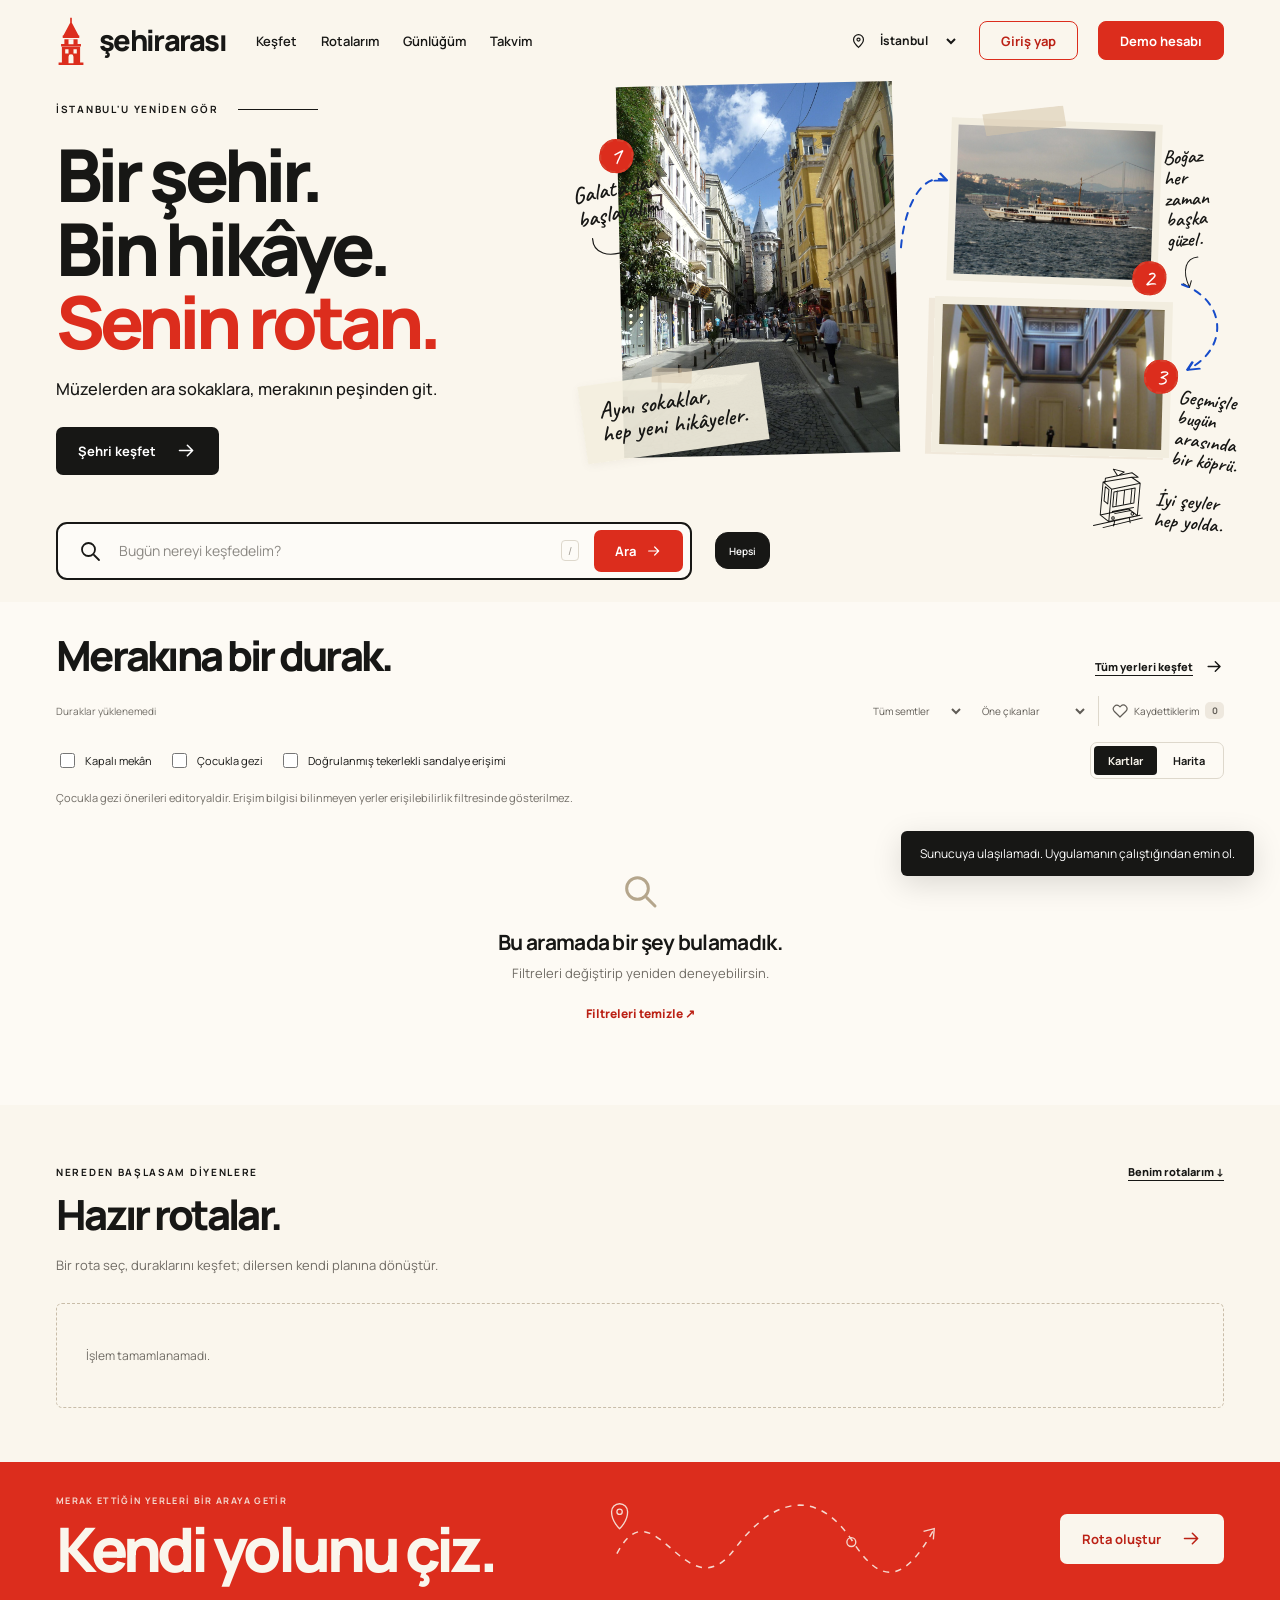
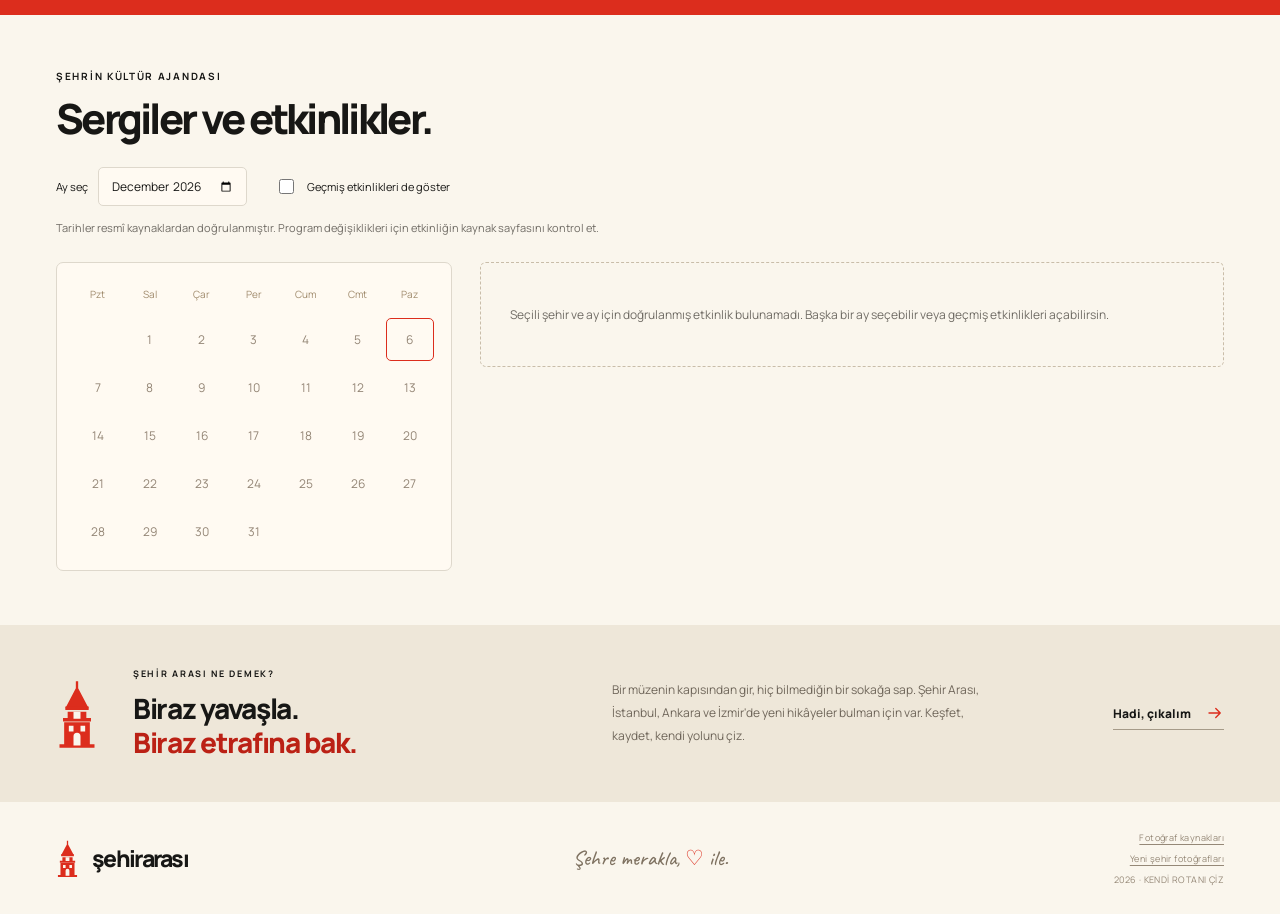
==== commit 37001b18: "Add one-click demo account login" ====
--- a/static/index.html
+++ b/static/index.html
@@ -1,234 +1,234 @@
-<!doctype html>
-<html lang="tr">
-  <head>
-    <meta charset="utf-8" />
-    <meta name="viewport" content="width=device-width, initial-scale=1" />
-    <meta name="theme-color" content="#faf6ed" />
-    <meta name="description" content="İstanbul, Ankara ve İzmir'i merakının peşinden keşfet. Haritada durak bul, rotanı çiz ve gezi günlüğünü tut." />
-    <title>Şehir Arası — Bir şehir. Bin hikâye. Senin rotan.</title>
-    <link rel="preload" href="/static/photos/galata-sokak.jpg" as="image" />
-    <link rel="preload" href="/static/fonts/Manrope.ttf" as="font" type="font/ttf" crossorigin />
-    <link rel="stylesheet" href="/static/vendor/leaflet/leaflet.css" />
-    <script src="/static/personal-pages.js?v=personal-4"></script>
-    <link rel="stylesheet" href="/static/app.css?v=guide-2-3" />
-    <link rel="stylesheet" href="/static/features.css?v=guide-2-2" />
-    <link rel="stylesheet" href="/static/personal-pages.css?v=personal-4" />
-    <script src="/static/photos.js?v=kultur-3-1" defer></script>
-    <script src="/static/city-photos.js?v=guide-2-1" defer></script>
-    <script src="/static/vendor/leaflet/leaflet.js" defer></script>
-    <script src="/static/features.js?v=personal-4" defer></script>
-    <script src="/static/app.js?v=personal-4" defer></script>
-  </head>
-  <body>
-    <svg class="svg-library" xmlns="http://www.w3.org/2000/svg" aria-hidden="true">
-      <defs>
-        <symbol id="i-tower" viewBox="0 0 36 58"><path d="M17 1h2v6l9 17H8l9-17V1Zm-7 26h16v6H10v-6Zm-3 9h22v19h4v3H3v-3h4V36Z" fill="currentColor"/><path d="M8 24h20M6 34h24" stroke="currentColor" stroke-width="3"/><path d="M15 27h6v6h-6zM11 39h4v5h-4zM21 39h4v5h-4zM15 48a3 3 0 0 1 6 0v8h-6z" fill="var(--paper,#faf6ed)"/></symbol>
-        <symbol id="i-arrow" viewBox="0 0 24 24"><path d="M4 12h15m-6-6 6 6-6 6" fill="none" stroke="currentColor" stroke-width="1.8" stroke-linecap="round" stroke-linejoin="round"/></symbol>
-        <symbol id="i-heart" viewBox="0 0 24 24"><path d="M20.8 4.7a5.4 5.4 0 0 0-7.6 0L12 5.9l-1.2-1.2a5.4 5.4 0 0 0-7.6 7.6L12 21l8.8-8.7a5.4 5.4 0 0 0 0-7.6Z" fill="var(--heart-fill,none)" stroke="currentColor" stroke-width="1.8" stroke-linejoin="round"/></symbol>
-        <symbol id="i-search" viewBox="0 0 24 24"><circle cx="10.5" cy="10.5" r="6.5" fill="none" stroke="currentColor" stroke-width="1.8"/><path d="m16 16 5 5" stroke="currentColor" stroke-width="1.8" stroke-linecap="round"/></symbol>
-        <symbol id="i-pin" viewBox="0 0 24 24"><path d="M19 10c0 5-7 11-7 11S5 15 5 10a7 7 0 1 1 14 0Z" fill="none" stroke="currentColor" stroke-width="1.7"/><circle cx="12" cy="10" r="2.2" fill="none" stroke="currentColor" stroke-width="1.7"/></symbol>
-        <symbol id="i-tram" viewBox="0 0 100 100"><g fill="none" stroke="currentColor" stroke-width="1.5" stroke-linecap="round" stroke-linejoin="round"><path d="m24 27 43-11 14 8-43 13-14-10v51l14 9 43-13V24M38 37v50m-14-9 43-13 14 9M27 28v-7l40-12 10 6-10 1M45 15l-7-9 17 3-7 5M47 85l-1 8m23-15 2 8M15 95l70-22M30 97l59-20M42 41l32-9v23l-32 9V41Zm-14-7 6 4v22l-6-4V34Zm19 5v22m11-25v22m11-25v22M42 71l32-9M46 74l24-7"/><circle cx="44" cy="81" r="2"/><circle cx="73" cy="72" r="2"/></g></symbol>
-      </defs>
-    </svg>
-    <a class="skip-link" href="/#places">Duraklara geç</a>
-    <header class="site-header page-wrap">
-      <a class="brand" href="/" aria-label="Şehir Arası ana sayfa"><svg class="brand-tower" aria-hidden="true"><use href="#i-tower"/></svg><span>şehirarası</span></a>
-      <nav class="main-nav" aria-label="Ana menü"><a href="/#places">Keşfet</a><a href="/rotalarim">Rotalarım</a><a href="/gunlugum">Günlüğüm</a><a href="/#events">Takvim</a></nav>
-      <div class="header-actions"><label class="city-picker"><svg class="icon" aria-hidden="true"><use href="#i-pin"/></svg><span class="sr-only">Şehir seç</span><select id="citySelect"><option value="istanbul">İstanbul</option><option value="ankara">Ankara</option><option value="izmir">İzmir</option></select></label><button class="account-button" id="accountButton" type="button">Giriş yap</button></div>
-    </header>
-
-    <main id="top">
-      <div class="personal-loading page-wrap" role="status"><span class="loading-line"></span><p>Şehir defterin açılıyor…</p></div>
-      <section class="personal-guest page-wrap" id="personalGuest" aria-labelledby="personalGuestTitle">
-        <div class="guest-notebook" aria-hidden="true"><span class="guest-book-label">şehirarası<br /><b>GEZİ DEFTERİ</b></span><span class="handnote">Her güzel gün<br />bir sayfa olsun.</span></div>
-        <div><p class="eyebrow">HİKÂYEN BURADA BAŞLASIN</p><h1 id="personalGuestTitle">Defterin<br /><em>seni bekliyor.</em></h1><p>Favori durakların, gezi planların ve yalnızca sana ait notların. Kendi şehir defterini açmak için hesabına giriş yap.</p><button class="button button-dark" data-feature-login type="button">Defterimi aç <span aria-hidden="true">↗</span></button><a class="guest-explore" href="/#places">Önce şehre göz at</a></div>
-      </section>
-      <section class="personal-hero routes-page-hero page-wrap personal-auth-content" id="routesPageHero" aria-labelledby="routesPageTitle">
-        <div class="personal-hero-copy"><p class="eyebrow"><span class="chapter-number">02</span> KENDİ YOLUNU ÇİZ</p><h1 id="routesPageTitle">Bir sonraki<br /><em>güzel gün.</em></h1><p class="personal-lead">Sevdiğin durakları bir araya getir.<br />Şehrin ritmini, kendi adımlarınla bul.</p><button class="button button-coral" id="personalNewRouteButton" type="button">Yeni bir rota çiz <svg class="icon" aria-hidden="true"><use href="#i-arrow"/></svg></button><div class="hero-mini-stats"><span><strong id="routeSummaryCount">0</strong> kaydedilmiş rota</span><span><strong id="routeSummaryStops">0</strong> farklı durak</span></div></div>
-        <div class="route-sketch" aria-hidden="true"><span class="sketch-caption">PLANLAR KÜÇÜK, HİKÂYELER BÜYÜK.</span><svg class="sketch-line" viewBox="0 0 520 330" fill="none"><path d="M45 260C10 90 190 290 205 140S420 25 460 150S350 345 250 270" stroke="currentColor" stroke-width="2" stroke-dasharray="7 7"/><g fill="#dc2d1d" stroke="#faf6ed" stroke-width="5"><circle cx="45" cy="260" r="19"/><circle cx="205" cy="140" r="19"/><circle cx="250" cy="270" r="19"/></g><g fill="#fff" font-family="Manrope, sans-serif" font-size="13" text-anchor="middle"><text x="45" y="265">1</text><text x="205" y="145">2</text><text x="250" y="275">3</text></g></svg><figure class="sketch-photo"><img src="/static/photos/bogaz-vapuru.jpg" alt="" /><figcaption class="handnote">Yolun sonu,<br />yeni bir başlangıç.</figcaption></figure><span class="handnote sketch-handnote">Bir sokak daha<br />yürüyelim mi?</span><span class="route-stamp">ŞEHİR ARASI<br /><b>YOLA ÇIK</b><br />♡</span></div>
-      </section>
-      <section class="personal-hero journal-page-hero page-wrap personal-auth-content" id="journalPageHero" aria-labelledby="journalPageTitle">
-        <div class="personal-hero-copy"><p class="eyebrow"><span class="chapter-number">03</span> GÜZEL GÜNLER BİRİKSİN</p><h1 id="journalPageTitle">Bazı günler<br /><em>unutulmasın.</em></h1><p class="personal-lead">Bir müze, bir sokak, bir küçük mola.<br />Şehirde bıraktığın izleri burada sakla.</p><button class="button button-dark" id="journalAddButton" type="button">Yeni bir anı ekle <span aria-hidden="true">+</span></button><div class="hero-mini-stats"><span><strong id="journalSummaryCount">0</strong> ziyaret</span><span><strong id="journalSummaryCities">0</strong> şehir</span><span class="journal-private"><span aria-hidden="true">◇</span> Yalnızca sana ait</span></div></div>
-        <div class="journal-moodboard" aria-hidden="true"><div class="journal-paper"><span class="paper-date" id="journalToday"></span><span class="handnote">Şehri gezdim.<br />Biraz da kendimi.</span><span class="paper-signature">— güzel bir günden kalanlar</span></div><figure class="journal-polaroid"><img src="/static/photos/galata-sokak.jpg" alt="" /><figcaption class="handnote">Hep yeni hikâyeler.</figcaption></figure><span class="journal-sticker">BİLETİNİ SAKLA.<br />HİKÂYENİ DE.</span><svg class="journal-doodle" viewBox="0 0 100 60" fill="none"><path d="M8 12C18 55 58 48 89 19m-18 4 18-4-5 17" stroke="currentColor" stroke-width="2" stroke-linecap="round" stroke-linejoin="round"/></svg></div>
-      </section>
-      <section class="hero page-wrap" aria-labelledby="hero-title">
-        <div class="hero-copy">
-          <p class="eyebrow"><span id="heroCityEyebrow">İSTANBUL'U YENİDEN GÖR</span> <span class="eyebrow-line"></span></p>
-          <h1 id="hero-title">Bir şehir.<br />Bin hikâye.<br /><em>Senin rotan.</em></h1>
-          <p class="hero-intro">Müzelerden ara sokaklara, merakının peşinden git.</p>
-          <a class="button button-dark" href="/#places">Şehri keşfet <svg class="icon" aria-hidden="true"><use href="#i-arrow"/></svg></a>
-        </div>
-        <div class="hero-collage" aria-label="İstanbul'dan bir gezi defteri">
-          <figure class="collage-photo photo-galata"><img src="/static/photos/galata-sokak.jpg" alt="Tarihî binaların arasından Galata Kulesi'ne uzanan sokak" width="960" height="1280" fetchpriority="high" /><span class="photo-number" aria-hidden="true">1</span><figcaption class="handnote galata-note">Galata'dan<br />başlayalım.<svg class="note-arrow" viewBox="0 0 70 50" fill="none" aria-hidden="true"><path d="M8 8C5 29 24 42 58 35M47 29L58 35L49 44" stroke="currentColor" stroke-width="1.8" stroke-linecap="round" stroke-linejoin="round"/></svg></figcaption></figure>
-          <figure class="collage-photo photo-ferry"><img src="/static/photos/bogaz-vapuru.jpg" alt="Boğaz'da ilerleyen İstanbul vapuru" width="960" height="711" /><span class="photo-number" aria-hidden="true">2</span><figcaption class="handnote ferry-note">Boğaz<br />her zaman<br />başka güzel.<svg class="note-arrow" viewBox="0 0 70 50" fill="none" aria-hidden="true"><path d="M8 8C5 29 24 42 58 35M47 29L58 35L49 44" stroke="currentColor" stroke-width="1.8" stroke-linecap="round" stroke-linejoin="round"/></svg></figcaption></figure>
-          <figure class="collage-photo photo-museum"><img src="/static/photos/arkeoloji-salonu.jpg" alt="İstanbul Arkeoloji Müzeleri'nde sütunlarla çevrili tarihî bir salon" width="960" height="1201" /><span class="photo-number" aria-hidden="true">3</span><figcaption class="handnote museum-note">Geçmişle<br />bugün arasında<br />bir köprü.</figcaption></figure>
-          <svg class="collage-route" viewBox="0 0 1000 1000" preserveAspectRatio="none" fill="none" aria-hidden="true">
-            <defs><marker id="collage-arrow-tip" markerUnits="userSpaceOnUse" markerWidth="32" markerHeight="32" viewBox="0 0 32 32" refX="27" refY="16" orient="auto"><path d="M7 5L27 16L7 27" stroke="currentColor" stroke-width="2" stroke-linecap="round" stroke-linejoin="round" vector-effect="non-scaling-stroke"/></marker></defs>
-            <path d="M520 370C526 265 557 164 605 190" marker-end="url(#collage-arrow-tip)" stroke="currentColor" stroke-width="2" stroke-dasharray="7 7" stroke-linecap="round" vector-effect="non-scaling-stroke"/>
-            <path d="M1040 470C1120 510 1130 640 1050 700" marker-end="url(#collage-arrow-tip)" stroke="currentColor" stroke-width="2" stroke-dasharray="7 7" stroke-linecap="round" vector-effect="non-scaling-stroke"/>
-          </svg>
-          <span class="paper-note handnote">Aynı sokaklar,<br />hep yeni hikâyeler.</span>
-        </div>
-      </section>
-
-      <section class="explore-tools page-wrap" aria-label="Durak ara ve filtrele">
-        <form class="search-bar" id="searchForm" role="search">
-          <svg class="icon search-icon" aria-hidden="true"><use href="#i-search"/></svg>
-          <label class="sr-only" for="searchInput">Durak veya semt ara</label><input id="searchInput" type="search" placeholder="Bugün nereyi keşfedelim?" autocomplete="off" /><kbd>/</kbd>
-          <button class="button button-coral search-submit" type="submit">Ara <svg class="icon" aria-hidden="true"><use href="#i-arrow"/></svg></button>
-        </form>
-        <div class="category-chips" id="categoryChips" aria-label="Kategoriye göre filtrele"><button class="chip is-active" data-category="" type="button" aria-pressed="true">Hepsi</button></div>
-        <div class="tools-doodle" aria-hidden="true"><svg><use href="#i-tram"/></svg><span class="handnote">İyi şeyler<br />hep yolda.</span></div>
-      </section>
-
-      <section class="discovery" id="places" aria-labelledby="places-title">
-        <div class="page-wrap">
-          <div class="section-heading"><h2 id="places-title">Merakına bir durak.</h2><button class="text-link" id="showAllPlaces" type="button" aria-expanded="false" aria-controls="placeGrid">Tüm yerleri keşfet <svg class="icon" aria-hidden="true"><use href="#i-arrow"/></svg></button></div>
-          <div class="discovery-toolbar"><p id="resultCount" aria-live="polite">Duraklar yükleniyor…</p><div class="select-filters">
-            <label class="select-wrap"><span class="sr-only">Semt seç</span><select id="districtSelect"><option value="">Tüm semtler</option></select></label>
-            <label class="select-wrap"><span class="sr-only">Sıralama seç</span><select id="sortSelect"><option value="popular">Öne çıkanlar</option><option value="rating">En yüksek puan</option><option value="az">A'dan Z'ye</option></select></label>
-            <button class="favorites-toggle" id="favoritesToggle" type="button" aria-pressed="false"><svg class="icon" aria-hidden="true"><use href="#i-heart"/></svg> Kaydettiklerim <b id="favoriteCount">0</b></button>
-          </div></div>
-          <div class="exploration-options"><fieldset class="trip-filters"><legend class="sr-only">Gezi tercihlerine göre filtrele</legend><label><input id="indoorFilter" type="checkbox" /> Kapalı mekân</label><label><input id="familyFilter" type="checkbox" /> Çocukla gezi</label><label><input id="accessibleFilter" type="checkbox" /> Doğrulanmış tekerlekli sandalye erişimi</label></fieldset><div class="view-switch" aria-label="Görünüm"><button id="listViewButton" type="button" aria-pressed="true">Kartlar</button><button id="mapViewButton" type="button" aria-pressed="false">Harita</button></div></div>
-          <p class="filter-explainer">Çocukla gezi önerileri editoryaldir. Erişim bilgisi bilinmeyen yerler erişilebilirlik filtresinde gösterilmez.</p>
-          <div id="mapView" class="map-layout" hidden><div><div id="discoveryMap" class="discovery-map" role="region" aria-label="Durakların haritası"></div><p id="mapStatus" class="small-note" aria-live="polite">Bir noktaya dokun, yeni bir durak keşfet.</p></div><aside id="mapPlaceCard" class="map-place-card"><p>Haritadaki bir durağı seç.</p></aside></div>
-          <div class="place-grid" id="placeGrid" aria-live="polite" aria-busy="true"></div>
-          <div class="empty-state" id="emptyState" hidden><svg class="icon" aria-hidden="true"><use href="#i-search"/></svg><h3>Bu aramada bir şey bulamadık.</h3><p>Filtreleri değiştirip yeniden deneyebilirsin.</p><button class="text-button" id="clearFilters" type="button">Filtreleri temizle <span aria-hidden="true">↗</span></button></div>
-        </div>
-      </section>
-
-      <section class="profile-section page-wrap personal-auth-content" id="profile" aria-labelledby="profileTitle" hidden>
-        <div class="profile-heading">
-          <div class="account-intro"><p class="eyebrow"><span class="chapter-number">01</span> <span id="profileGreeting">SENİN ŞEHİR DEFTERİN</span></p><h1 id="profileTitle">Yeni hikâyelere<br /><em>yer aç.</em></h1><p class="personal-lead">Aklında kalan yerler, yola çıkacak planlar,<br />bir gün dönüp gülümseyeceğin notlar.</p></div>
-          <aside class="account-identity"><span class="identity-label">ŞEHİR ARASI · GEZGİN KARTI</span><div class="identity-main"><span class="account-avatar" id="accountInitials" aria-hidden="true">G</span><div><h2 id="accountName">Gezgin</h2><p id="accountEmail"></p><span class="identity-role" id="accountRole">Meraklı bir gezgin</span></div></div><div class="identity-bottom"><span class="handnote">Şehre merakla.</span><button class="text-button" id="logoutButton" type="button">Çıkış yap ↗</button></div><span class="identity-corner" aria-hidden="true">♡</span></aside>
-        </div>
-        <div class="profile-stats" aria-label="Hesap özeti">
-          <a href="#profileFavorites"><span class="stat-icon" aria-hidden="true">♡</span><div><strong id="profileFavoriteCount">0</strong><span>Bir gün gideceğim dediğin durak</span></div><span class="stat-arrow" aria-hidden="true">↘</span></a>
-          <a href="/rotalarim"><span class="stat-icon" aria-hidden="true">↝</span><div><strong id="profileRouteCount">0</strong><span>Sana ait gezi rotası</span></div><span class="stat-arrow" aria-hidden="true">↗</span></a>
-          <a href="/gunlugum"><span class="stat-icon" aria-hidden="true">✎</span><div><strong id="profileVisitCount">0</strong><span>Defterine düşen güzel anı</span></div><span class="stat-arrow" aria-hidden="true">↗</span></a>
-        </div>
-        <div class="profile-dashboard">
-          <section class="profile-panel favorites-panel" id="profileFavorites" aria-labelledby="profileFavoritesTitle">
-            <div class="profile-panel-heading"><div><p class="eyebrow">GİDİLECEK DAHA ÇOK YER VAR</p><h2 id="profileFavoritesTitle">Kalbinde bir yer.</h2></div><span class="handnote panel-handnote">Bir gün, mutlaka.</span></div>
-            <div class="favorite-collection-tools"><label class="collection-search"><svg class="icon" aria-hidden="true"><use href="#i-search"/></svg><span class="sr-only">Favorilerimde ara</span><input id="profileFavoriteSearch" type="search" placeholder="Favorilerimde ara…" /></label><span id="favoritesListCount" class="small-note">Tüm şehirlerdeki favorilerin</span></div>
-            <div class="profile-items" id="profileFavoritesGrid" aria-live="polite"></div>
-            <a class="profile-more-link" href="/#places">Yeni bir yer keşfet <span aria-hidden="true">↗</span></a>
-          </section>
-          <section class="profile-panel recent-routes-panel" id="profileRoutes" aria-labelledby="profileRoutesTitle">
-            <div class="profile-panel-heading"><div><p class="eyebrow">SIRADAKİ GÜZEL GÜNE</p><h2 id="profileRoutesTitle">Yola çıkacak planlar.</h2></div><span class="panel-symbol" aria-hidden="true">↝</span></div>
-            <div class="profile-items" id="profileRoutesGrid" aria-live="polite"></div>
-            <a class="profile-more-link" href="/rotalarim">Rotalarımı aç <span aria-hidden="true">↗</span></a>
-          </section>
-          <section class="profile-panel recent-journal-panel" id="profileJournal" aria-labelledby="profileJournalTitle">
-            <div class="profile-panel-heading"><div><p class="eyebrow">AKLINDA KALANLAR</p><h2 id="profileJournalTitle">Defterden bir sayfa.</h2></div><span class="panel-symbol" aria-hidden="true">✎</span></div>
-            <div class="profile-items" id="profileJournalGrid" aria-live="polite"></div>
-            <a class="profile-more-link" href="/gunlugum">Günlüğümü aç <span aria-hidden="true">↗</span></a>
-          </section>
-        </div>
-      </section>
-
-      <section class="feature-section page-wrap" id="routeTemplates" aria-labelledby="templatesTitle"><div class="section-heading"><div><p class="eyebrow">NEREDEN BAŞLASAM DİYENLERE</p><h2 id="templatesTitle">Hazır rotalar.</h2></div><a class="text-link" href="/rotalarim">Benim rotalarım ↓</a></div><p class="section-intro">Bir rota seç, duraklarını keşfet; dilersen kendi planına dönüştür.</p><div id="templatesGrid" class="templates-grid" aria-live="polite"></div></section>
-
-      <section class="route-callout" id="route-callout" aria-labelledby="routeCalloutTitle"><div class="page-wrap route-callout-inner"><div><p class="eyebrow">MERAK ETTİĞİN YERLERİ BİR ARAYA GETİR</p><h2 id="routeCalloutTitle">Kendi yolunu çiz.</h2></div><svg class="callout-route" viewBox="0 0 380 100" fill="none" aria-hidden="true"><path d="M10 67c42-81 77 68 132-5S244 6 275 54s57 46 90-13" stroke="currentColor" stroke-width="1.7" stroke-dasharray="7 7"/><g stroke="currentColor" stroke-width="1.5"><path d="M22 20c0 11-9 19-9 19S4 31 4 20a9 9 0 0 1 18 0Z"/><circle cx="13" cy="20" r="3"/><circle cx="273" cy="54" r="5"/><path d="m354 42 12-3-1 12"/></g></svg><button class="button button-paper" id="newRouteButton" type="button">Rota oluştur <svg class="icon" aria-hidden="true"><use href="#i-arrow"/></svg></button></div></section>
-
-      <section class="routes-section page-wrap personal-auth-content" id="routes" aria-labelledby="routesTitle">
-        <div class="collection-heading"><div><p class="eyebrow">GEZİ PLANLARIN</p><h2 id="routesTitle">Kaydettiğin rotalar.</h2></div><p id="routesCount" class="collection-count" aria-live="polite"></p></div>
-        <div class="collection-toolbar"><label class="collection-search"><svg class="icon" aria-hidden="true"><use href="#i-search"/></svg><span class="sr-only">Rotalarımda ara</span><input id="personalRouteSearch" type="search" placeholder="Bir rota ya da durak ara…" /></label><label class="collection-select"><span>Şehir</span><select id="personalRouteCity"><option value="">Tüm şehirler</option><option value="istanbul">İstanbul</option><option value="ankara">Ankara</option><option value="izmir">İzmir</option></select></label></div>
-        <div class="routes-grid" id="routesGrid" aria-live="polite"></div>
-        <a class="route-inspiration" href="/#routeTemplates"><div><p class="eyebrow">NEREDEN BAŞLASAM DİYENLERE</p><h3>Biraz ilham, biraz yol.</h3><p>Şehrin içinden özenle seçtiğimiz hazır rotalara göz at.</p></div><span class="handnote">Gerisi senin hikâyen.</span><span class="inspiration-arrow" aria-hidden="true">↗</span></a>
-      </section>
-
-      <section class="feature-section journal-section personal-auth-content" id="journal" aria-labelledby="journalTitle">
-        <div class="page-wrap"><div class="collection-heading"><div><p class="eyebrow">ŞEHİRDE BIRAKTIĞIN İZLER</p><h2 id="journalTitle">Ziyaretlerin, satır satır.</h2></div><span id="journalCount" class="collection-count" aria-live="polite"></span></div>
-          <div class="collection-toolbar"><label class="collection-search"><svg class="icon" aria-hidden="true"><use href="#i-search"/></svg><span class="sr-only">Günlüğümde ara</span><input id="journalSearch" type="search" placeholder="Bir yer, bir şehir, bir hatıra ara…" /></label><label class="collection-select"><span>Şehir</span><select id="journalCity"><option value="">Tüm şehirler</option><option value="istanbul">İstanbul</option><option value="ankara">Ankara</option><option value="izmir">İzmir</option></select></label><label class="collection-select"><span>Sıralama</span><select id="journalSort"><option value="newest">En yeni anılar</option><option value="oldest">İlk anılardan</option></select></label></div>
-          <div id="journalGrid" class="journal-grid" aria-live="polite"></div>
-        </div>
-      </section>
-
-      <section class="feature-section page-wrap" id="events" aria-labelledby="eventsTitle"><div class="section-heading"><div><p class="eyebrow">ŞEHRİN KÜLTÜR AJANDASI</p><h2 id="eventsTitle">Sergiler ve etkinlikler.</h2></div><button id="newEventButton" class="button button-dark" type="button" hidden>Etkinlik ekle +</button></div><div class="calendar-toolbar"><label for="eventMonth">Ay seç <input type="month" id="eventMonth" /></label><label><input type="checkbox" id="pastEvents" /> Geçmiş etkinlikleri de göster</label><button class="text-button" id="clearEventDay" type="button" hidden>Ayın tamamını göster</button></div><p class="small-note">Tarihler resmî kaynaklardan doğrulanmıştır. Program değişiklikleri için etkinliğin kaynak sayfasını kontrol et.</p><div class="calendar-layout"><div id="eventCalendar" class="event-calendar" aria-label="Etkinlik günleri"></div><div id="eventsGrid" class="events-grid" aria-live="polite"></div></div></section>
-
-      <section class="admin-section page-wrap" id="adminPanel" aria-labelledby="adminTitle" hidden><div class="section-heading routes-heading"><div><p class="eyebrow">İÇERİK YÖNETİMİ</p><h2 id="adminTitle">Durakları yönet.</h2></div><button class="button button-dark" id="newPlaceButton" type="button">Yeni durak ekle <span aria-hidden="true">↗</span></button></div><div class="admin-list" id="adminList"></div></section>
-
-      <section class="about-band" id="about"><div class="about-inner page-wrap"><svg class="about-tower" aria-hidden="true"><use href="#i-tower"/></svg><div><p class="eyebrow">ŞEHİR ARASI NE DEMEK?</p><h2>Biraz yavaşla.<br /><em>Biraz etrafına bak.</em></h2></div><p class="about-copy">Bir müzenin kapısından gir, hiç bilmediğin bir sokağa sap. Şehir Arası, İstanbul, Ankara ve İzmir'de yeni hikâyeler bulman için var. Keşfet, kaydet, kendi yolunu çiz.</p><a href="/#places" class="about-link">Hadi, çıkalım <svg class="icon" aria-hidden="true"><use href="#i-arrow"/></svg></a></div></section>
-    </main>
-
-    <footer class="site-footer page-wrap"><a class="brand footer-brand" href="/"><svg class="brand-tower" aria-hidden="true"><use href="#i-tower"/></svg><span>şehirarası</span></a><p>Şehre merakla, <span aria-hidden="true">♡</span> ile.</p><div class="footer-meta"><a href="/static/photos/credits.html" target="_blank" rel="noopener">Fotoğraf kaynakları <span class="sr-only">(yeni sekmede açılır)</span></a><a href="/static/photos/city-credits.html" target="_blank" rel="noopener">Yeni şehir fotoğrafları</a><span>2026 · KENDİ ROTANI ÇİZ</span></div></footer>
-
-    <dialog class="detail-dialog" id="detailDialog" aria-labelledby="dialogTitle">
-      <button class="dialog-close" id="dialogClose" type="button" aria-label="Pencereyi kapat">×</button>
-      <div id="dialogContent" class="dialog-content"></div>
-    </dialog>
-
-    <dialog class="form-dialog" id="authDialog" aria-labelledby="authTitle">
-      <button class="form-dialog-close" data-close="authDialog" type="button" aria-label="Pencereyi kapat">×</button>
-      <p class="eyebrow">ŞEHİR ARASI HESABIN</p>
-      <h2 id="authTitle">Keşfin seninle <em>başlasın.</em></h2>
-      <div class="auth-tabs"><button class="is-active" data-auth-mode="login" type="button">Giriş yap</button><button data-auth-mode="register" type="button">Hesap oluştur</button></div>
-      <form id="authForm" class="stack-form">
-        <div class="form-field" id="authNameField" hidden><label for="authName">Adın</label><input id="authName" name="name" minlength="2" maxlength="50" autocomplete="name" /></div>
-        <div class="form-field"><label for="authEmail">E-posta</label><input id="authEmail" name="email" type="email" required autocomplete="email" /></div>
-        <div class="form-field"><label for="authPassword">Parola</label><input id="authPassword" name="password" type="password" minlength="8" required autocomplete="current-password" /></div>
-        <button class="button button-dark" id="authSubmit" type="submit">Giriş yap <span aria-hidden="true">↗</span></button>
-        <p class="form-message" id="authMessage" role="status"></p>
-      </form>
-    </dialog>
-
-    <dialog class="form-dialog wide-dialog" id="routeDialog" aria-labelledby="routeDialogTitle">
-      <button class="form-dialog-close" data-close="routeDialog" type="button" aria-label="Pencereyi kapat">×</button>
-      <p class="eyebrow">GEZİ PLANI</p><h2 id="routeDialogTitle">Yeni <em>rota.</em></h2>
-      <form id="routeForm" class="stack-form">
-        <input id="routeId" type="hidden" />
-        <div class="form-field"><label for="routeCitySelect">Rotanın şehri</label><select id="routeCitySelect"><option value="istanbul">İstanbul</option><option value="ankara">Ankara</option><option value="izmir">İzmir</option></select><small class="small-note">Şehri değiştirirsen seçili duraklar temizlenir.</small></div>
-        <div class="form-field"><label for="routeName">Rota adı</label><input id="routeName" minlength="3" maxlength="70" placeholder="Örn. Bir gün içinde tarihi yarımada" required /></div>
-        <div class="form-field"><label for="routeNotes">Notların</label><textarea id="routeNotes" maxlength="500" rows="3" placeholder="Bu rotayla ilgili hatırlamak istediklerin…"></textarea></div>
-        <fieldset class="place-picker"><legend>Duraklarını seç <small>(en fazla 12)</small></legend><p id="routePickerStatus" class="small-note" role="status"></p><div id="routePlaceOptions" class="place-options" aria-busy="false"></div></fieldset>
-        <div id="routeSelectedOrder" class="selected-order" aria-live="polite"></div><div id="routeEstimate" class="estimate-box" aria-live="polite"></div><button class="text-button" id="estimateWalkingButton" type="button" disabled>Yürüyüş yolunu hesapla</button>
-        <button class="button button-dark" type="submit">Rotayı kaydet <span aria-hidden="true">↗</span></button>
-        <p class="form-message" id="routeMessage" role="status"></p>
-      </form>
-    </dialog>
-
-    <dialog class="form-dialog wide-dialog" id="adminDialog" aria-labelledby="adminDialogTitle">
-      <button class="form-dialog-close" data-close="adminDialog" type="button" aria-label="Pencereyi kapat">×</button>
-      <p class="eyebrow">İÇERİK YÖNETİMİ</p><h2 id="adminDialogTitle">Yeni <em>durak.</em></h2>
-      <form id="adminForm" class="stack-form">
-        <input id="adminOriginalSlug" type="hidden" />
-        <div class="form-grid">
-          <div class="form-field"><label for="adminName">Durak adı</label><input id="adminName" required minlength="3" maxlength="100" /></div>
-          <div class="form-field"><label for="adminSlug">Kısa ad</label><input id="adminSlug" required minlength="3" maxlength="80" pattern="[a-z0-9]+(-[a-z0-9]+)*" placeholder="ornek-durak" /></div>
-          <div class="form-field"><label for="adminCategory">Kategori</label><select id="adminCategory" required></select></div>
-          <div class="form-field"><label for="adminDistrict">Semt</label><input id="adminDistrict" required maxlength="80" /></div>
-          <div class="form-field form-field-wide"><label for="adminAddress">Adres</label><input id="adminAddress" required maxlength="160" /></div>
-          <div class="form-field form-field-wide"><label for="adminSummary">Kısa tanıtım</label><textarea id="adminSummary" required minlength="10" maxlength="240" rows="2"></textarea></div>
-          <div class="form-field form-field-wide"><label for="adminDescription">Açıklama</label><textarea id="adminDescription" required minlength="20" maxlength="1800" rows="4"></textarea></div>
-          <div class="form-field"><label for="adminDuration">Önerilen süre</label><input id="adminDuration" required maxlength="40" placeholder="Örn. 1–2 saat" /></div>
-          <div class="form-field"><label for="adminBestFor">Kimler için?</label><input id="adminBestFor" required maxlength="80" placeholder="Örn. Sanat ve fotoğraf" /></div>
-          <div class="form-field"><label for="adminArt">Kart görünümü</label><select id="adminArt"><option value="gallery">Galeri</option><option value="dome">Kubbe</option><option value="palace">Saray</option><option value="cistern">Sarnıç</option><option value="columns">Sütunlar</option><option value="tower">Kule</option><option value="objects">Objeler</option><option value="machine">Makine</option><option value="garden">Bahçe</option><option value="coast">Sahil</option><option value="viewpoint">Manzara</option></select></div>
-          <div class="form-field"><label for="adminCity">Şehir</label><select id="adminCity" required></select></div>
-          <div class="form-field"><label for="adminVisitMinutes">Ziyaret süresi (dakika)</label><input id="adminVisitMinutes" type="number" min="5" max="720" value="90" required /></div>
-          <div class="form-field"><label for="adminLatitude">Enlem (isteğe bağlı)</label><input id="adminLatitude" type="number" step="any" min="-90" max="90" /></div>
-          <div class="form-field"><label for="adminLongitude">Boylam (isteğe bağlı)</label><input id="adminLongitude" type="number" step="any" min="-180" max="180" /></div>
-          <div class="form-field"><label for="adminIndoor">Kapalı mekân</label><select id="adminIndoor"><option value="">Bilinmiyor / karma</option><option value="true">Evet</option><option value="false">Hayır</option></select></div>
-          <div class="form-field"><label for="adminFamily">Çocukla gezi önerisi</label><select id="adminFamily"><option value="">Değerlendirilmedi</option><option value="true">Evet</option><option value="false">Hayır</option></select></div>
-          <div class="form-field"><label for="adminAccessible">Doğrulanmış sandalye erişimi</label><select id="adminAccessible"><option value="">Doğrulanmadı</option><option value="true">Evet</option><option value="false">Hayır</option></select></div>
-          <div class="form-field"><label for="adminSource">Resmî bilgi kaynağı</label><input id="adminSource" type="url" maxlength="700" /></div>
-          <div class="form-field form-field-wide"><label for="adminAccessNote">Erişim açıklaması</label><textarea id="adminAccessNote" maxlength="500" rows="2"></textarea></div>
-          <label class="featured-checkbox"><input id="adminFeatured" type="checkbox" /> Öne çıkan durak</label>
-        </div>
-        <button class="button button-dark" type="submit">Durağı kaydet <span aria-hidden="true">↗</span></button>
-        <p class="form-message" id="adminMessage" role="status"></p>
-      </form>
-    </dialog>
-    <dialog class="form-dialog wide-dialog" id="routeViewDialog" aria-labelledby="routeViewTitle"><button class="form-dialog-close" type="button" data-close="routeViewDialog" aria-label="Pencereyi kapat">×</button><p class="eyebrow" id="routeViewEyebrow">GEZİ PLANI</p><h2 id="routeViewTitle">Rota.</h2><p id="routeViewDescription" class="section-intro"></p><div id="routeViewStats" class="estimate-box" aria-live="polite"></div><ol id="routeViewStops" class="route-stop-list"></ol><div class="feature-actions"><button id="routeViewWalking" class="button button-dark" type="button">Yürüyüş yolunu hesapla</button><button id="routeViewCopy" class="text-button" type="button">Bu rotayı kendime ekle ↗</button></div><div id="routeViewMap" class="route-map" role="region" aria-label="Gezi rotası haritası"></div><p class="small-note">Harita: © OpenStreetMap katkıda bulunanlar · Rota: OSRM / FOSSGIS · <a href="https://www.openstreetmap.org/fixthemap" target="_blank" rel="noopener">Harita hatası bildir</a></p></dialog>
-
-    <dialog class="form-dialog wide-dialog" id="shareDialog" aria-labelledby="shareTitle"><button class="form-dialog-close" type="button" data-close="shareDialog" aria-label="Pencereyi kapat">×</button><p class="eyebrow">AYNI YOLDA BULUŞALIM</p><h2 id="shareTitle">Rotanı paylaş.</h2><p class="section-intro">Bağlantıyı bilenler rota adını ve durakları görebilir. Özel notların paylaşılmaz. Rotayı düzenlediğinde paylaşılan görünüm de güncellenir.</p><label class="form-field"><span>Paylaşım bağlantısı</span><input id="shareUrl" type="url" readonly /></label><p id="shareHint" class="small-note"></p><div class="feature-actions"><button class="button button-dark" id="copyShareButton" type="button">Bağlantıyı kopyala</button><button class="text-button" id="revokeShareButton" type="button">Paylaşımı kapat</button></div><p id="shareMessage" class="form-message" role="status"></p></dialog>
-
-    <dialog class="form-dialog" id="journalDialog" aria-labelledby="journalDialogTitle"><button class="form-dialog-close" type="button" data-close="journalDialog" aria-label="Pencereyi kapat">×</button><p class="eyebrow">SADECE SANA AİT</p><h2 id="journalDialogTitle">Gezi notun.</h2><p id="journalPlaceName" class="section-intro"></p><form id="journalForm" class="stack-form"><input id="journalSlug" type="hidden" /><div class="form-field"><label for="journalDate">Ziyaret tarihi</label><input id="journalDate" type="date" required /></div><div class="form-field"><label for="journalNotes">Özel notların</label><textarea id="journalNotes" maxlength="1500" rows="5" placeholder="Bugünden aklında ne kalsın?"></textarea></div><div class="feature-actions"><button class="button button-dark" type="submit">Günlüğüme kaydet</button><button class="text-button" id="removeJournalButton" type="button" hidden>Kaydı sil</button></div><p id="journalMessage" class="form-message" role="status"></p></form></dialog>
-
-    <dialog class="form-dialog wide-dialog" id="eventDialog" aria-labelledby="eventDialogTitle"><button class="form-dialog-close" type="button" data-close="eventDialog" aria-label="Pencereyi kapat">×</button><p class="eyebrow">KÜLTÜR AJANDASINI YÖNET</p><h2 id="eventDialogTitle">Etkinlik.</h2><form id="eventForm" class="stack-form"><input id="eventId" type="hidden" /><div class="form-grid"><div class="form-field"><label for="eventTitle">Etkinlik adı</label><input id="eventTitle" required minlength="3" maxlength="150" /></div><div class="form-field"><label for="eventSlug">Kısa ad</label><input id="eventSlug" required pattern="[a-z0-9]+(-[a-z0-9]+)*" maxlength="100" /></div><div class="form-field"><label for="eventCity">Şehir</label><select id="eventCity" required></select></div><div class="form-field"><label for="eventPlace">Durak</label><select id="eventPlace"><option value="">Bağımsız etkinlik</option></select></div><div class="form-field"><label for="eventStart">Başlangıç</label><input id="eventStart" type="date" required /></div><div class="form-field"><label for="eventEnd">Bitiş</label><input id="eventEnd" type="date" required /></div><div class="form-field form-field-wide"><label for="eventDescription">Açıklama</label><textarea id="eventDescription" required minlength="10" maxlength="1500" rows="3"></textarea></div><div class="form-field"><label for="eventSourceName">Kaynak kurum</label><input id="eventSourceName" required minlength="2" maxlength="100" /></div><div class="form-field"><label for="eventSourceUrl">Resmî kaynak bağlantısı</label><input id="eventSourceUrl" type="url" required maxlength="700" /></div><div class="form-field"><label for="eventVerified">Kaynağın kontrol tarihi</label><input id="eventVerified" type="date" required /></div></div><button class="button button-dark" type="submit">Etkinliği kaydet</button><p id="eventMessage" class="form-message" role="status"></p></form></dialog>
-
-    <dialog class="form-dialog wide-dialog" id="journalPickerDialog" aria-labelledby="journalPickerTitle"><button class="form-dialog-close" type="button" data-close="journalPickerDialog" aria-label="Pencereyi kapat">×</button><p class="eyebrow">YENİ BİR SAYFA AÇ</p><h2 id="journalPickerTitle">Nereyi <em>gezdin?</em></h2><p class="section-intro">Bir durak seç; ziyaret tarihini ve aklında kalanları ekle.</p><label class="collection-search"><svg class="icon" aria-hidden="true"><use href="#i-search"/></svg><span class="sr-only">Ziyaret ettiğim durağı bul</span><input id="journalPlaceSearch" type="search" placeholder="Durak veya şehir ara…" /></label><div id="journalPlaceChoices" class="journal-place-choices" aria-live="polite"></div></dialog>
-
-    <div class="toast" id="toast" role="status" aria-live="polite"></div>
-  </body>
-</html>
+<!doctype html>
+<html lang="tr">
+  <head>
+    <meta charset="utf-8" />
+    <meta name="viewport" content="width=device-width, initial-scale=1" />
+    <meta name="theme-color" content="#faf6ed" />
+    <meta name="description" content="İstanbul, Ankara ve İzmir'i merakının peşinden keşfet. Haritada durak bul, rotanı çiz ve gezi günlüğünü tut." />
+    <title>Şehir Arası — Bir şehir. Bin hikâye. Senin rotan.</title>
+    <link rel="preload" href="/static/photos/galata-sokak.jpg" as="image" />
+    <link rel="preload" href="/static/fonts/Manrope.ttf" as="font" type="font/ttf" crossorigin />
+    <link rel="stylesheet" href="/static/vendor/leaflet/leaflet.css" />
+    <script src="/static/personal-pages.js?v=personal-4"></script>
+    <link rel="stylesheet" href="/static/app.css?v=guide-2-3" />
+    <link rel="stylesheet" href="/static/features.css?v=guide-2-2" />
+    <link rel="stylesheet" href="/static/personal-pages.css?v=personal-4" />
+    <script src="/static/photos.js?v=kultur-3-1" defer></script>
+    <script src="/static/city-photos.js?v=guide-2-1" defer></script>
+    <script src="/static/vendor/leaflet/leaflet.js" defer></script>
+    <script src="/static/features.js?v=personal-4" defer></script>
+    <script src="/static/app.js?v=personal-4" defer></script>
+  </head>
+  <body>
+    <svg class="svg-library" xmlns="http://www.w3.org/2000/svg" aria-hidden="true">
+      <defs>
+        <symbol id="i-tower" viewBox="0 0 36 58"><path d="M17 1h2v6l9 17H8l9-17V1Zm-7 26h16v6H10v-6Zm-3 9h22v19h4v3H3v-3h4V36Z" fill="currentColor"/><path d="M8 24h20M6 34h24" stroke="currentColor" stroke-width="3"/><path d="M15 27h6v6h-6zM11 39h4v5h-4zM21 39h4v5h-4zM15 48a3 3 0 0 1 6 0v8h-6z" fill="var(--paper,#faf6ed)"/></symbol>
+        <symbol id="i-arrow" viewBox="0 0 24 24"><path d="M4 12h15m-6-6 6 6-6 6" fill="none" stroke="currentColor" stroke-width="1.8" stroke-linecap="round" stroke-linejoin="round"/></symbol>
+        <symbol id="i-heart" viewBox="0 0 24 24"><path d="M20.8 4.7a5.4 5.4 0 0 0-7.6 0L12 5.9l-1.2-1.2a5.4 5.4 0 0 0-7.6 7.6L12 21l8.8-8.7a5.4 5.4 0 0 0 0-7.6Z" fill="var(--heart-fill,none)" stroke="currentColor" stroke-width="1.8" stroke-linejoin="round"/></symbol>
+        <symbol id="i-search" viewBox="0 0 24 24"><circle cx="10.5" cy="10.5" r="6.5" fill="none" stroke="currentColor" stroke-width="1.8"/><path d="m16 16 5 5" stroke="currentColor" stroke-width="1.8" stroke-linecap="round"/></symbol>
+        <symbol id="i-pin" viewBox="0 0 24 24"><path d="M19 10c0 5-7 11-7 11S5 15 5 10a7 7 0 1 1 14 0Z" fill="none" stroke="currentColor" stroke-width="1.7"/><circle cx="12" cy="10" r="2.2" fill="none" stroke="currentColor" stroke-width="1.7"/></symbol>
+        <symbol id="i-tram" viewBox="0 0 100 100"><g fill="none" stroke="currentColor" stroke-width="1.5" stroke-linecap="round" stroke-linejoin="round"><path d="m24 27 43-11 14 8-43 13-14-10v51l14 9 43-13V24M38 37v50m-14-9 43-13 14 9M27 28v-7l40-12 10 6-10 1M45 15l-7-9 17 3-7 5M47 85l-1 8m23-15 2 8M15 95l70-22M30 97l59-20M42 41l32-9v23l-32 9V41Zm-14-7 6 4v22l-6-4V34Zm19 5v22m11-25v22m11-25v22M42 71l32-9M46 74l24-7"/><circle cx="44" cy="81" r="2"/><circle cx="73" cy="72" r="2"/></g></symbol>
+      </defs>
+    </svg>
+    <a class="skip-link" href="/#places">Duraklara geç</a>
+    <header class="site-header page-wrap">
+      <a class="brand" href="/" aria-label="Şehir Arası ana sayfa"><svg class="brand-tower" aria-hidden="true"><use href="#i-tower"/></svg><span>şehirarası</span></a>
+      <nav class="main-nav" aria-label="Ana menü"><a href="/#places">Keşfet</a><a href="/rotalarim">Rotalarım</a><a href="/gunlugum">Günlüğüm</a><a href="/#events">Takvim</a></nav>
+      <div class="header-actions"><label class="city-picker"><svg class="icon" aria-hidden="true"><use href="#i-pin"/></svg><span class="sr-only">Şehir seç</span><select id="citySelect"><option value="istanbul">İstanbul</option><option value="ankara">Ankara</option><option value="izmir">İzmir</option></select></label><button class="account-button" id="accountButton" type="button">Giriş yap</button><button class="account-button demo-account-button" id="demoLoginButton" type="button" aria-label="Demo hesabı" hidden><span class="demo-button-label">Demo hesabı</span><span class="demo-button-compact" aria-hidden="true">Demo</span></button></div>
+    </header>
+
+    <main id="top">
+      <div class="personal-loading page-wrap" role="status"><span class="loading-line"></span><p>Şehir defterin açılıyor…</p></div>
+      <section class="personal-guest page-wrap" id="personalGuest" aria-labelledby="personalGuestTitle">
+        <div class="guest-notebook" aria-hidden="true"><span class="guest-book-label">şehirarası<br /><b>GEZİ DEFTERİ</b></span><span class="handnote">Her güzel gün<br />bir sayfa olsun.</span></div>
+        <div><p class="eyebrow">HİKÂYEN BURADA BAŞLASIN</p><h1 id="personalGuestTitle">Defterin<br /><em>seni bekliyor.</em></h1><p>Favori durakların, gezi planların ve yalnızca sana ait notların. Kendi şehir defterini açmak için hesabına giriş yap.</p><button class="button button-dark" data-feature-login type="button">Defterimi aç <span aria-hidden="true">↗</span></button><a class="guest-explore" href="/#places">Önce şehre göz at</a></div>
+      </section>
+      <section class="personal-hero routes-page-hero page-wrap personal-auth-content" id="routesPageHero" aria-labelledby="routesPageTitle">
+        <div class="personal-hero-copy"><p class="eyebrow"><span class="chapter-number">02</span> KENDİ YOLUNU ÇİZ</p><h1 id="routesPageTitle">Bir sonraki<br /><em>güzel gün.</em></h1><p class="personal-lead">Sevdiğin durakları bir araya getir.<br />Şehrin ritmini, kendi adımlarınla bul.</p><button class="button button-coral" id="personalNewRouteButton" type="button">Yeni bir rota çiz <svg class="icon" aria-hidden="true"><use href="#i-arrow"/></svg></button><div class="hero-mini-stats"><span><strong id="routeSummaryCount">0</strong> kaydedilmiş rota</span><span><strong id="routeSummaryStops">0</strong> farklı durak</span></div></div>
+        <div class="route-sketch" aria-hidden="true"><span class="sketch-caption">PLANLAR KÜÇÜK, HİKÂYELER BÜYÜK.</span><svg class="sketch-line" viewBox="0 0 520 330" fill="none"><path d="M45 260C10 90 190 290 205 140S420 25 460 150S350 345 250 270" stroke="currentColor" stroke-width="2" stroke-dasharray="7 7"/><g fill="#dc2d1d" stroke="#faf6ed" stroke-width="5"><circle cx="45" cy="260" r="19"/><circle cx="205" cy="140" r="19"/><circle cx="250" cy="270" r="19"/></g><g fill="#fff" font-family="Manrope, sans-serif" font-size="13" text-anchor="middle"><text x="45" y="265">1</text><text x="205" y="145">2</text><text x="250" y="275">3</text></g></svg><figure class="sketch-photo"><img src="/static/photos/bogaz-vapuru.jpg" alt="" /><figcaption class="handnote">Yolun sonu,<br />yeni bir başlangıç.</figcaption></figure><span class="handnote sketch-handnote">Bir sokak daha<br />yürüyelim mi?</span><span class="route-stamp">ŞEHİR ARASI<br /><b>YOLA ÇIK</b><br />♡</span></div>
+      </section>
+      <section class="personal-hero journal-page-hero page-wrap personal-auth-content" id="journalPageHero" aria-labelledby="journalPageTitle">
+        <div class="personal-hero-copy"><p class="eyebrow"><span class="chapter-number">03</span> GÜZEL GÜNLER BİRİKSİN</p><h1 id="journalPageTitle">Bazı günler<br /><em>unutulmasın.</em></h1><p class="personal-lead">Bir müze, bir sokak, bir küçük mola.<br />Şehirde bıraktığın izleri burada sakla.</p><button class="button button-dark" id="journalAddButton" type="button">Yeni bir anı ekle <span aria-hidden="true">+</span></button><div class="hero-mini-stats"><span><strong id="journalSummaryCount">0</strong> ziyaret</span><span><strong id="journalSummaryCities">0</strong> şehir</span><span class="journal-private"><span aria-hidden="true">◇</span> Yalnızca sana ait</span></div></div>
+        <div class="journal-moodboard" aria-hidden="true"><div class="journal-paper"><span class="paper-date" id="journalToday"></span><span class="handnote">Şehri gezdim.<br />Biraz da kendimi.</span><span class="paper-signature">— güzel bir günden kalanlar</span></div><figure class="journal-polaroid"><img src="/static/photos/galata-sokak.jpg" alt="" /><figcaption class="handnote">Hep yeni hikâyeler.</figcaption></figure><span class="journal-sticker">BİLETİNİ SAKLA.<br />HİKÂYENİ DE.</span><svg class="journal-doodle" viewBox="0 0 100 60" fill="none"><path d="M8 12C18 55 58 48 89 19m-18 4 18-4-5 17" stroke="currentColor" stroke-width="2" stroke-linecap="round" stroke-linejoin="round"/></svg></div>
+      </section>
+      <section class="hero page-wrap" aria-labelledby="hero-title">
+        <div class="hero-copy">
+          <p class="eyebrow"><span id="heroCityEyebrow">İSTANBUL'U YENİDEN GÖR</span> <span class="eyebrow-line"></span></p>
+          <h1 id="hero-title">Bir şehir.<br />Bin hikâye.<br /><em>Senin rotan.</em></h1>
+          <p class="hero-intro">Müzelerden ara sokaklara, merakının peşinden git.</p>
+          <a class="button button-dark" href="/#places">Şehri keşfet <svg class="icon" aria-hidden="true"><use href="#i-arrow"/></svg></a>
+        </div>
+        <div class="hero-collage" aria-label="İstanbul'dan bir gezi defteri">
+          <figure class="collage-photo photo-galata"><img src="/static/photos/galata-sokak.jpg" alt="Tarihî binaların arasından Galata Kulesi'ne uzanan sokak" width="960" height="1280" fetchpriority="high" /><span class="photo-number" aria-hidden="true">1</span><figcaption class="handnote galata-note">Galata'dan<br />başlayalım.<svg class="note-arrow" viewBox="0 0 70 50" fill="none" aria-hidden="true"><path d="M8 8C5 29 24 42 58 35M47 29L58 35L49 44" stroke="currentColor" stroke-width="1.8" stroke-linecap="round" stroke-linejoin="round"/></svg></figcaption></figure>
+          <figure class="collage-photo photo-ferry"><img src="/static/photos/bogaz-vapuru.jpg" alt="Boğaz'da ilerleyen İstanbul vapuru" width="960" height="711" /><span class="photo-number" aria-hidden="true">2</span><figcaption class="handnote ferry-note">Boğaz<br />her zaman<br />başka güzel.<svg class="note-arrow" viewBox="0 0 70 50" fill="none" aria-hidden="true"><path d="M8 8C5 29 24 42 58 35M47 29L58 35L49 44" stroke="currentColor" stroke-width="1.8" stroke-linecap="round" stroke-linejoin="round"/></svg></figcaption></figure>
+          <figure class="collage-photo photo-museum"><img src="/static/photos/arkeoloji-salonu.jpg" alt="İstanbul Arkeoloji Müzeleri'nde sütunlarla çevrili tarihî bir salon" width="960" height="1201" /><span class="photo-number" aria-hidden="true">3</span><figcaption class="handnote museum-note">Geçmişle<br />bugün arasında<br />bir köprü.</figcaption></figure>
+          <svg class="collage-route" viewBox="0 0 1000 1000" preserveAspectRatio="none" fill="none" aria-hidden="true">
+            <defs><marker id="collage-arrow-tip" markerUnits="userSpaceOnUse" markerWidth="32" markerHeight="32" viewBox="0 0 32 32" refX="27" refY="16" orient="auto"><path d="M7 5L27 16L7 27" stroke="currentColor" stroke-width="2" stroke-linecap="round" stroke-linejoin="round" vector-effect="non-scaling-stroke"/></marker></defs>
+            <path d="M520 370C526 265 557 164 605 190" marker-end="url(#collage-arrow-tip)" stroke="currentColor" stroke-width="2" stroke-dasharray="7 7" stroke-linecap="round" vector-effect="non-scaling-stroke"/>
+            <path d="M1040 470C1120 510 1130 640 1050 700" marker-end="url(#collage-arrow-tip)" stroke="currentColor" stroke-width="2" stroke-dasharray="7 7" stroke-linecap="round" vector-effect="non-scaling-stroke"/>
+          </svg>
+          <span class="paper-note handnote">Aynı sokaklar,<br />hep yeni hikâyeler.</span>
+        </div>
+      </section>
+
+      <section class="explore-tools page-wrap" aria-label="Durak ara ve filtrele">
+        <form class="search-bar" id="searchForm" role="search">
+          <svg class="icon search-icon" aria-hidden="true"><use href="#i-search"/></svg>
+          <label class="sr-only" for="searchInput">Durak veya semt ara</label><input id="searchInput" type="search" placeholder="Bugün nereyi keşfedelim?" autocomplete="off" /><kbd>/</kbd>
+          <button class="button button-coral search-submit" type="submit">Ara <svg class="icon" aria-hidden="true"><use href="#i-arrow"/></svg></button>
+        </form>
+        <div class="category-chips" id="categoryChips" aria-label="Kategoriye göre filtrele"><button class="chip is-active" data-category="" type="button" aria-pressed="true">Hepsi</button></div>
+        <div class="tools-doodle" aria-hidden="true"><svg><use href="#i-tram"/></svg><span class="handnote">İyi şeyler<br />hep yolda.</span></div>
+      </section>
+
+      <section class="discovery" id="places" aria-labelledby="places-title">
+        <div class="page-wrap">
+          <div class="section-heading"><h2 id="places-title">Merakına bir durak.</h2><button class="text-link" id="showAllPlaces" type="button" aria-expanded="false" aria-controls="placeGrid">Tüm yerleri keşfet <svg class="icon" aria-hidden="true"><use href="#i-arrow"/></svg></button></div>
+          <div class="discovery-toolbar"><p id="resultCount" aria-live="polite">Duraklar yükleniyor…</p><div class="select-filters">
+            <label class="select-wrap"><span class="sr-only">Semt seç</span><select id="districtSelect"><option value="">Tüm semtler</option></select></label>
+            <label class="select-wrap"><span class="sr-only">Sıralama seç</span><select id="sortSelect"><option value="popular">Öne çıkanlar</option><option value="rating">En yüksek puan</option><option value="az">A'dan Z'ye</option></select></label>
+            <button class="favorites-toggle" id="favoritesToggle" type="button" aria-pressed="false"><svg class="icon" aria-hidden="true"><use href="#i-heart"/></svg> Kaydettiklerim <b id="favoriteCount">0</b></button>
+          </div></div>
+          <div class="exploration-options"><fieldset class="trip-filters"><legend class="sr-only">Gezi tercihlerine göre filtrele</legend><label><input id="indoorFilter" type="checkbox" /> Kapalı mekân</label><label><input id="familyFilter" type="checkbox" /> Çocukla gezi</label><label><input id="accessibleFilter" type="checkbox" /> Doğrulanmış tekerlekli sandalye erişimi</label></fieldset><div class="view-switch" aria-label="Görünüm"><button id="listViewButton" type="button" aria-pressed="true">Kartlar</button><button id="mapViewButton" type="button" aria-pressed="false">Harita</button></div></div>
+          <p class="filter-explainer">Çocukla gezi önerileri editoryaldir. Erişim bilgisi bilinmeyen yerler erişilebilirlik filtresinde gösterilmez.</p>
+          <div id="mapView" class="map-layout" hidden><div><div id="discoveryMap" class="discovery-map" role="region" aria-label="Durakların haritası"></div><p id="mapStatus" class="small-note" aria-live="polite">Bir noktaya dokun, yeni bir durak keşfet.</p></div><aside id="mapPlaceCard" class="map-place-card"><p>Haritadaki bir durağı seç.</p></aside></div>
+          <div class="place-grid" id="placeGrid" aria-live="polite" aria-busy="true"></div>
+          <div class="empty-state" id="emptyState" hidden><svg class="icon" aria-hidden="true"><use href="#i-search"/></svg><h3>Bu aramada bir şey bulamadık.</h3><p>Filtreleri değiştirip yeniden deneyebilirsin.</p><button class="text-button" id="clearFilters" type="button">Filtreleri temizle <span aria-hidden="true">↗</span></button></div>
+        </div>
+      </section>
+
+      <section class="profile-section page-wrap personal-auth-content" id="profile" aria-labelledby="profileTitle" hidden>
+        <div class="profile-heading">
+          <div class="account-intro"><p class="eyebrow"><span class="chapter-number">01</span> <span id="profileGreeting">SENİN ŞEHİR DEFTERİN</span></p><h1 id="profileTitle">Yeni hikâyelere<br /><em>yer aç.</em></h1><p class="personal-lead">Aklında kalan yerler, yola çıkacak planlar,<br />bir gün dönüp gülümseyeceğin notlar.</p></div>
+          <aside class="account-identity"><span class="identity-label">ŞEHİR ARASI · GEZGİN KARTI</span><div class="identity-main"><span class="account-avatar" id="accountInitials" aria-hidden="true">G</span><div><h2 id="accountName">Gezgin</h2><p id="accountEmail"></p><span class="identity-role" id="accountRole">Meraklı bir gezgin</span></div></div><div class="identity-bottom"><span class="handnote">Şehre merakla.</span><button class="text-button" id="logoutButton" type="button">Çıkış yap ↗</button></div><span class="identity-corner" aria-hidden="true">♡</span></aside>
+        </div>
+        <div class="profile-stats" aria-label="Hesap özeti">
+          <a href="#profileFavorites"><span class="stat-icon" aria-hidden="true">♡</span><div><strong id="profileFavoriteCount">0</strong><span>Bir gün gideceğim dediğin durak</span></div><span class="stat-arrow" aria-hidden="true">↘</span></a>
+          <a href="/rotalarim"><span class="stat-icon" aria-hidden="true">↝</span><div><strong id="profileRouteCount">0</strong><span>Sana ait gezi rotası</span></div><span class="stat-arrow" aria-hidden="true">↗</span></a>
+          <a href="/gunlugum"><span class="stat-icon" aria-hidden="true">✎</span><div><strong id="profileVisitCount">0</strong><span>Defterine düşen güzel anı</span></div><span class="stat-arrow" aria-hidden="true">↗</span></a>
+        </div>
+        <div class="profile-dashboard">
+          <section class="profile-panel favorites-panel" id="profileFavorites" aria-labelledby="profileFavoritesTitle">
+            <div class="profile-panel-heading"><div><p class="eyebrow">GİDİLECEK DAHA ÇOK YER VAR</p><h2 id="profileFavoritesTitle">Kalbinde bir yer.</h2></div><span class="handnote panel-handnote">Bir gün, mutlaka.</span></div>
+            <div class="favorite-collection-tools"><label class="collection-search"><svg class="icon" aria-hidden="true"><use href="#i-search"/></svg><span class="sr-only">Favorilerimde ara</span><input id="profileFavoriteSearch" type="search" placeholder="Favorilerimde ara…" /></label><span id="favoritesListCount" class="small-note">Tüm şehirlerdeki favorilerin</span></div>
+            <div class="profile-items" id="profileFavoritesGrid" aria-live="polite"></div>
+            <a class="profile-more-link" href="/#places">Yeni bir yer keşfet <span aria-hidden="true">↗</span></a>
+          </section>
+          <section class="profile-panel recent-routes-panel" id="profileRoutes" aria-labelledby="profileRoutesTitle">
+            <div class="profile-panel-heading"><div><p class="eyebrow">SIRADAKİ GÜZEL GÜNE</p><h2 id="profileRoutesTitle">Yola çıkacak planlar.</h2></div><span class="panel-symbol" aria-hidden="true">↝</span></div>
+            <div class="profile-items" id="profileRoutesGrid" aria-live="polite"></div>
+            <a class="profile-more-link" href="/rotalarim">Rotalarımı aç <span aria-hidden="true">↗</span></a>
+          </section>
+          <section class="profile-panel recent-journal-panel" id="profileJournal" aria-labelledby="profileJournalTitle">
+            <div class="profile-panel-heading"><div><p class="eyebrow">AKLINDA KALANLAR</p><h2 id="profileJournalTitle">Defterden bir sayfa.</h2></div><span class="panel-symbol" aria-hidden="true">✎</span></div>
+            <div class="profile-items" id="profileJournalGrid" aria-live="polite"></div>
+            <a class="profile-more-link" href="/gunlugum">Günlüğümü aç <span aria-hidden="true">↗</span></a>
+          </section>
+        </div>
+      </section>
+
+      <section class="feature-section page-wrap" id="routeTemplates" aria-labelledby="templatesTitle"><div class="section-heading"><div><p class="eyebrow">NEREDEN BAŞLASAM DİYENLERE</p><h2 id="templatesTitle">Hazır rotalar.</h2></div><a class="text-link" href="/rotalarim">Benim rotalarım ↓</a></div><p class="section-intro">Bir rota seç, duraklarını keşfet; dilersen kendi planına dönüştür.</p><div id="templatesGrid" class="templates-grid" aria-live="polite"></div></section>
+
+      <section class="route-callout" id="route-callout" aria-labelledby="routeCalloutTitle"><div class="page-wrap route-callout-inner"><div><p class="eyebrow">MERAK ETTİĞİN YERLERİ BİR ARAYA GETİR</p><h2 id="routeCalloutTitle">Kendi yolunu çiz.</h2></div><svg class="callout-route" viewBox="0 0 380 100" fill="none" aria-hidden="true"><path d="M10 67c42-81 77 68 132-5S244 6 275 54s57 46 90-13" stroke="currentColor" stroke-width="1.7" stroke-dasharray="7 7"/><g stroke="currentColor" stroke-width="1.5"><path d="M22 20c0 11-9 19-9 19S4 31 4 20a9 9 0 0 1 18 0Z"/><circle cx="13" cy="20" r="3"/><circle cx="273" cy="54" r="5"/><path d="m354 42 12-3-1 12"/></g></svg><button class="button button-paper" id="newRouteButton" type="button">Rota oluştur <svg class="icon" aria-hidden="true"><use href="#i-arrow"/></svg></button></div></section>
+
+      <section class="routes-section page-wrap personal-auth-content" id="routes" aria-labelledby="routesTitle">
+        <div class="collection-heading"><div><p class="eyebrow">GEZİ PLANLARIN</p><h2 id="routesTitle">Kaydettiğin rotalar.</h2></div><p id="routesCount" class="collection-count" aria-live="polite"></p></div>
+        <div class="collection-toolbar"><label class="collection-search"><svg class="icon" aria-hidden="true"><use href="#i-search"/></svg><span class="sr-only">Rotalarımda ara</span><input id="personalRouteSearch" type="search" placeholder="Bir rota ya da durak ara…" /></label><label class="collection-select"><span>Şehir</span><select id="personalRouteCity"><option value="">Tüm şehirler</option><option value="istanbul">İstanbul</option><option value="ankara">Ankara</option><option value="izmir">İzmir</option></select></label></div>
+        <div class="routes-grid" id="routesGrid" aria-live="polite"></div>
+        <a class="route-inspiration" href="/#routeTemplates"><div><p class="eyebrow">NEREDEN BAŞLASAM DİYENLERE</p><h3>Biraz ilham, biraz yol.</h3><p>Şehrin içinden özenle seçtiğimiz hazır rotalara göz at.</p></div><span class="handnote">Gerisi senin hikâyen.</span><span class="inspiration-arrow" aria-hidden="true">↗</span></a>
+      </section>
+
+      <section class="feature-section journal-section personal-auth-content" id="journal" aria-labelledby="journalTitle">
+        <div class="page-wrap"><div class="collection-heading"><div><p class="eyebrow">ŞEHİRDE BIRAKTIĞIN İZLER</p><h2 id="journalTitle">Ziyaretlerin, satır satır.</h2></div><span id="journalCount" class="collection-count" aria-live="polite"></span></div>
+          <div class="collection-toolbar"><label class="collection-search"><svg class="icon" aria-hidden="true"><use href="#i-search"/></svg><span class="sr-only">Günlüğümde ara</span><input id="journalSearch" type="search" placeholder="Bir yer, bir şehir, bir hatıra ara…" /></label><label class="collection-select"><span>Şehir</span><select id="journalCity"><option value="">Tüm şehirler</option><option value="istanbul">İstanbul</option><option value="ankara">Ankara</option><option value="izmir">İzmir</option></select></label><label class="collection-select"><span>Sıralama</span><select id="journalSort"><option value="newest">En yeni anılar</option><option value="oldest">İlk anılardan</option></select></label></div>
+          <div id="journalGrid" class="journal-grid" aria-live="polite"></div>
+        </div>
+      </section>
+
+      <section class="feature-section page-wrap" id="events" aria-labelledby="eventsTitle"><div class="section-heading"><div><p class="eyebrow">ŞEHRİN KÜLTÜR AJANDASI</p><h2 id="eventsTitle">Sergiler ve etkinlikler.</h2></div><button id="newEventButton" class="button button-dark" type="button" hidden>Etkinlik ekle +</button></div><div class="calendar-toolbar"><label for="eventMonth">Ay seç <input type="month" id="eventMonth" /></label><label><input type="checkbox" id="pastEvents" /> Geçmiş etkinlikleri de göster</label><button class="text-button" id="clearEventDay" type="button" hidden>Ayın tamamını göster</button></div><p class="small-note">Tarihler resmî kaynaklardan doğrulanmıştır. Program değişiklikleri için etkinliğin kaynak sayfasını kontrol et.</p><div class="calendar-layout"><div id="eventCalendar" class="event-calendar" aria-label="Etkinlik günleri"></div><div id="eventsGrid" class="events-grid" aria-live="polite"></div></div></section>
+
+      <section class="admin-section page-wrap" id="adminPanel" aria-labelledby="adminTitle" hidden><div class="section-heading routes-heading"><div><p class="eyebrow">İÇERİK YÖNETİMİ</p><h2 id="adminTitle">Durakları yönet.</h2></div><button class="button button-dark" id="newPlaceButton" type="button">Yeni durak ekle <span aria-hidden="true">↗</span></button></div><div class="admin-list" id="adminList"></div></section>
+
+      <section class="about-band" id="about"><div class="about-inner page-wrap"><svg class="about-tower" aria-hidden="true"><use href="#i-tower"/></svg><div><p class="eyebrow">ŞEHİR ARASI NE DEMEK?</p><h2>Biraz yavaşla.<br /><em>Biraz etrafına bak.</em></h2></div><p class="about-copy">Bir müzenin kapısından gir, hiç bilmediğin bir sokağa sap. Şehir Arası, İstanbul, Ankara ve İzmir'de yeni hikâyeler bulman için var. Keşfet, kaydet, kendi yolunu çiz.</p><a href="/#places" class="about-link">Hadi, çıkalım <svg class="icon" aria-hidden="true"><use href="#i-arrow"/></svg></a></div></section>
+    </main>
+
+    <footer class="site-footer page-wrap"><a class="brand footer-brand" href="/"><svg class="brand-tower" aria-hidden="true"><use href="#i-tower"/></svg><span>şehirarası</span></a><p>Şehre merakla, <span aria-hidden="true">♡</span> ile.</p><div class="footer-meta"><a href="/static/photos/credits.html" target="_blank" rel="noopener">Fotoğraf kaynakları <span class="sr-only">(yeni sekmede açılır)</span></a><a href="/static/photos/city-credits.html" target="_blank" rel="noopener">Yeni şehir fotoğrafları</a><span>2026 · KENDİ ROTANI ÇİZ</span></div></footer>
+
+    <dialog class="detail-dialog" id="detailDialog" aria-labelledby="dialogTitle">
+      <button class="dialog-close" id="dialogClose" type="button" aria-label="Pencereyi kapat">×</button>
+      <div id="dialogContent" class="dialog-content"></div>
+    </dialog>
+
+    <dialog class="form-dialog" id="authDialog" aria-labelledby="authTitle">
+      <button class="form-dialog-close" data-close="authDialog" type="button" aria-label="Pencereyi kapat">×</button>
+      <p class="eyebrow">ŞEHİR ARASI HESABIN</p>
+      <h2 id="authTitle">Keşfin seninle <em>başlasın.</em></h2>
+      <div class="auth-tabs"><button class="is-active" data-auth-mode="login" type="button">Giriş yap</button><button data-auth-mode="register" type="button">Hesap oluştur</button></div>
+      <form id="authForm" class="stack-form">
+        <div class="form-field" id="authNameField" hidden><label for="authName">Adın</label><input id="authName" name="name" minlength="2" maxlength="50" autocomplete="name" /></div>
+        <div class="form-field"><label for="authEmail">E-posta</label><input id="authEmail" name="email" type="email" required autocomplete="email" /></div>
+        <div class="form-field"><label for="authPassword">Parola</label><input id="authPassword" name="password" type="password" minlength="8" required autocomplete="current-password" /></div>
+        <button class="button button-dark" id="authSubmit" type="submit">Giriş yap <span aria-hidden="true">↗</span></button>
+        <p class="form-message" id="authMessage" role="status"></p>
+      </form>
+    </dialog>
+
+    <dialog class="form-dialog wide-dialog" id="routeDialog" aria-labelledby="routeDialogTitle">
+      <button class="form-dialog-close" data-close="routeDialog" type="button" aria-label="Pencereyi kapat">×</button>
+      <p class="eyebrow">GEZİ PLANI</p><h2 id="routeDialogTitle">Yeni <em>rota.</em></h2>
+      <form id="routeForm" class="stack-form">
+        <input id="routeId" type="hidden" />
+        <div class="form-field"><label for="routeCitySelect">Rotanın şehri</label><select id="routeCitySelect"><option value="istanbul">İstanbul</option><option value="ankara">Ankara</option><option value="izmir">İzmir</option></select><small class="small-note">Şehri değiştirirsen seçili duraklar temizlenir.</small></div>
+        <div class="form-field"><label for="routeName">Rota adı</label><input id="routeName" minlength="3" maxlength="70" placeholder="Örn. Bir gün içinde tarihi yarımada" required /></div>
+        <div class="form-field"><label for="routeNotes">Notların</label><textarea id="routeNotes" maxlength="500" rows="3" placeholder="Bu rotayla ilgili hatırlamak istediklerin…"></textarea></div>
+        <fieldset class="place-picker"><legend>Duraklarını seç <small>(en fazla 12)</small></legend><p id="routePickerStatus" class="small-note" role="status"></p><div id="routePlaceOptions" class="place-options" aria-busy="false"></div></fieldset>
+        <div id="routeSelectedOrder" class="selected-order" aria-live="polite"></div><div id="routeEstimate" class="estimate-box" aria-live="polite"></div><button class="text-button" id="estimateWalkingButton" type="button" disabled>Yürüyüş yolunu hesapla</button>
+        <button class="button button-dark" type="submit">Rotayı kaydet <span aria-hidden="true">↗</span></button>
+        <p class="form-message" id="routeMessage" role="status"></p>
+      </form>
+    </dialog>
+
+    <dialog class="form-dialog wide-dialog" id="adminDialog" aria-labelledby="adminDialogTitle">
+      <button class="form-dialog-close" data-close="adminDialog" type="button" aria-label="Pencereyi kapat">×</button>
+      <p class="eyebrow">İÇERİK YÖNETİMİ</p><h2 id="adminDialogTitle">Yeni <em>durak.</em></h2>
+      <form id="adminForm" class="stack-form">
+        <input id="adminOriginalSlug" type="hidden" />
+        <div class="form-grid">
+          <div class="form-field"><label for="adminName">Durak adı</label><input id="adminName" required minlength="3" maxlength="100" /></div>
+          <div class="form-field"><label for="adminSlug">Kısa ad</label><input id="adminSlug" required minlength="3" maxlength="80" pattern="[a-z0-9]+(-[a-z0-9]+)*" placeholder="ornek-durak" /></div>
+          <div class="form-field"><label for="adminCategory">Kategori</label><select id="adminCategory" required></select></div>
+          <div class="form-field"><label for="adminDistrict">Semt</label><input id="adminDistrict" required maxlength="80" /></div>
+          <div class="form-field form-field-wide"><label for="adminAddress">Adres</label><input id="adminAddress" required maxlength="160" /></div>
+          <div class="form-field form-field-wide"><label for="adminSummary">Kısa tanıtım</label><textarea id="adminSummary" required minlength="10" maxlength="240" rows="2"></textarea></div>
+          <div class="form-field form-field-wide"><label for="adminDescription">Açıklama</label><textarea id="adminDescription" required minlength="20" maxlength="1800" rows="4"></textarea></div>
+          <div class="form-field"><label for="adminDuration">Önerilen süre</label><input id="adminDuration" required maxlength="40" placeholder="Örn. 1–2 saat" /></div>
+          <div class="form-field"><label for="adminBestFor">Kimler için?</label><input id="adminBestFor" required maxlength="80" placeholder="Örn. Sanat ve fotoğraf" /></div>
+          <div class="form-field"><label for="adminArt">Kart görünümü</label><select id="adminArt"><option value="gallery">Galeri</option><option value="dome">Kubbe</option><option value="palace">Saray</option><option value="cistern">Sarnıç</option><option value="columns">Sütunlar</option><option value="tower">Kule</option><option value="objects">Objeler</option><option value="machine">Makine</option><option value="garden">Bahçe</option><option value="coast">Sahil</option><option value="viewpoint">Manzara</option></select></div>
+          <div class="form-field"><label for="adminCity">Şehir</label><select id="adminCity" required></select></div>
+          <div class="form-field"><label for="adminVisitMinutes">Ziyaret süresi (dakika)</label><input id="adminVisitMinutes" type="number" min="5" max="720" value="90" required /></div>
+          <div class="form-field"><label for="adminLatitude">Enlem (isteğe bağlı)</label><input id="adminLatitude" type="number" step="any" min="-90" max="90" /></div>
+          <div class="form-field"><label for="adminLongitude">Boylam (isteğe bağlı)</label><input id="adminLongitude" type="number" step="any" min="-180" max="180" /></div>
+          <div class="form-field"><label for="adminIndoor">Kapalı mekân</label><select id="adminIndoor"><option value="">Bilinmiyor / karma</option><option value="true">Evet</option><option value="false">Hayır</option></select></div>
+          <div class="form-field"><label for="adminFamily">Çocukla gezi önerisi</label><select id="adminFamily"><option value="">Değerlendirilmedi</option><option value="true">Evet</option><option value="false">Hayır</option></select></div>
+          <div class="form-field"><label for="adminAccessible">Doğrulanmış sandalye erişimi</label><select id="adminAccessible"><option value="">Doğrulanmadı</option><option value="true">Evet</option><option value="false">Hayır</option></select></div>
+          <div class="form-field"><label for="adminSource">Resmî bilgi kaynağı</label><input id="adminSource" type="url" maxlength="700" /></div>
+          <div class="form-field form-field-wide"><label for="adminAccessNote">Erişim açıklaması</label><textarea id="adminAccessNote" maxlength="500" rows="2"></textarea></div>
+          <label class="featured-checkbox"><input id="adminFeatured" type="checkbox" /> Öne çıkan durak</label>
+        </div>
+        <button class="button button-dark" type="submit">Durağı kaydet <span aria-hidden="true">↗</span></button>
+        <p class="form-message" id="adminMessage" role="status"></p>
+      </form>
+    </dialog>
+    <dialog class="form-dialog wide-dialog" id="routeViewDialog" aria-labelledby="routeViewTitle"><button class="form-dialog-close" type="button" data-close="routeViewDialog" aria-label="Pencereyi kapat">×</button><p class="eyebrow" id="routeViewEyebrow">GEZİ PLANI</p><h2 id="routeViewTitle">Rota.</h2><p id="routeViewDescription" class="section-intro"></p><div id="routeViewStats" class="estimate-box" aria-live="polite"></div><ol id="routeViewStops" class="route-stop-list"></ol><div class="feature-actions"><button id="routeViewWalking" class="button button-dark" type="button">Yürüyüş yolunu hesapla</button><button id="routeViewCopy" class="text-button" type="button">Bu rotayı kendime ekle ↗</button></div><div id="routeViewMap" class="route-map" role="region" aria-label="Gezi rotası haritası"></div><p class="small-note">Harita: © OpenStreetMap katkıda bulunanlar · Rota: OSRM / FOSSGIS · <a href="https://www.openstreetmap.org/fixthemap" target="_blank" rel="noopener">Harita hatası bildir</a></p></dialog>
+
+    <dialog class="form-dialog wide-dialog" id="shareDialog" aria-labelledby="shareTitle"><button class="form-dialog-close" type="button" data-close="shareDialog" aria-label="Pencereyi kapat">×</button><p class="eyebrow">AYNI YOLDA BULUŞALIM</p><h2 id="shareTitle">Rotanı paylaş.</h2><p class="section-intro">Bağlantıyı bilenler rota adını ve durakları görebilir. Özel notların paylaşılmaz. Rotayı düzenlediğinde paylaşılan görünüm de güncellenir.</p><label class="form-field"><span>Paylaşım bağlantısı</span><input id="shareUrl" type="url" readonly /></label><p id="shareHint" class="small-note"></p><div class="feature-actions"><button class="button button-dark" id="copyShareButton" type="button">Bağlantıyı kopyala</button><button class="text-button" id="revokeShareButton" type="button">Paylaşımı kapat</button></div><p id="shareMessage" class="form-message" role="status"></p></dialog>
+
+    <dialog class="form-dialog" id="journalDialog" aria-labelledby="journalDialogTitle"><button class="form-dialog-close" type="button" data-close="journalDialog" aria-label="Pencereyi kapat">×</button><p class="eyebrow">SADECE SANA AİT</p><h2 id="journalDialogTitle">Gezi notun.</h2><p id="journalPlaceName" class="section-intro"></p><form id="journalForm" class="stack-form"><input id="journalSlug" type="hidden" /><div class="form-field"><label for="journalDate">Ziyaret tarihi</label><input id="journalDate" type="date" required /></div><div class="form-field"><label for="journalNotes">Özel notların</label><textarea id="journalNotes" maxlength="1500" rows="5" placeholder="Bugünden aklında ne kalsın?"></textarea></div><div class="feature-actions"><button class="button button-dark" type="submit">Günlüğüme kaydet</button><button class="text-button" id="removeJournalButton" type="button" hidden>Kaydı sil</button></div><p id="journalMessage" class="form-message" role="status"></p></form></dialog>
+
+    <dialog class="form-dialog wide-dialog" id="eventDialog" aria-labelledby="eventDialogTitle"><button class="form-dialog-close" type="button" data-close="eventDialog" aria-label="Pencereyi kapat">×</button><p class="eyebrow">KÜLTÜR AJANDASINI YÖNET</p><h2 id="eventDialogTitle">Etkinlik.</h2><form id="eventForm" class="stack-form"><input id="eventId" type="hidden" /><div class="form-grid"><div class="form-field"><label for="eventTitle">Etkinlik adı</label><input id="eventTitle" required minlength="3" maxlength="150" /></div><div class="form-field"><label for="eventSlug">Kısa ad</label><input id="eventSlug" required pattern="[a-z0-9]+(-[a-z0-9]+)*" maxlength="100" /></div><div class="form-field"><label for="eventCity">Şehir</label><select id="eventCity" required></select></div><div class="form-field"><label for="eventPlace">Durak</label><select id="eventPlace"><option value="">Bağımsız etkinlik</option></select></div><div class="form-field"><label for="eventStart">Başlangıç</label><input id="eventStart" type="date" required /></div><div class="form-field"><label for="eventEnd">Bitiş</label><input id="eventEnd" type="date" required /></div><div class="form-field form-field-wide"><label for="eventDescription">Açıklama</label><textarea id="eventDescription" required minlength="10" maxlength="1500" rows="3"></textarea></div><div class="form-field"><label for="eventSourceName">Kaynak kurum</label><input id="eventSourceName" required minlength="2" maxlength="100" /></div><div class="form-field"><label for="eventSourceUrl">Resmî kaynak bağlantısı</label><input id="eventSourceUrl" type="url" required maxlength="700" /></div><div class="form-field"><label for="eventVerified">Kaynağın kontrol tarihi</label><input id="eventVerified" type="date" required /></div></div><button class="button button-dark" type="submit">Etkinliği kaydet</button><p id="eventMessage" class="form-message" role="status"></p></form></dialog>
+
+    <dialog class="form-dialog wide-dialog" id="journalPickerDialog" aria-labelledby="journalPickerTitle"><button class="form-dialog-close" type="button" data-close="journalPickerDialog" aria-label="Pencereyi kapat">×</button><p class="eyebrow">YENİ BİR SAYFA AÇ</p><h2 id="journalPickerTitle">Nereyi <em>gezdin?</em></h2><p class="section-intro">Bir durak seç; ziyaret tarihini ve aklında kalanları ekle.</p><label class="collection-search"><svg class="icon" aria-hidden="true"><use href="#i-search"/></svg><span class="sr-only">Ziyaret ettiğim durağı bul</span><input id="journalPlaceSearch" type="search" placeholder="Durak veya şehir ara…" /></label><div id="journalPlaceChoices" class="journal-place-choices" aria-live="polite"></div></dialog>
+
+    <div class="toast" id="toast" role="status" aria-live="polite"></div>
+  </body>
+</html>
--- a/static/app.css
+++ b/static/app.css
@@ -1,470 +1,481 @@
-@font-face { font-family: Manrope; src: url('/static/fonts/Manrope.ttf') format('truetype'); font-weight: 200 800; font-display: swap; }
-@font-face { font-family: Caveat; src: url('/static/fonts/Caveat.ttf') format('truetype'); font-weight: 400 700; font-display: swap; }
-
-:root {
-  --paper: #faf6ed;
-  --ink: #171715;
-  --muted: #706c65;
-  --line: #ded8cc;
-  --coral: #dc2d1d;
-  --coral-dark: #bb2115;
-  --blue: #164cca;
-  --sans: Manrope, Arial, sans-serif;
-  --display: Manrope, Arial, sans-serif;
-  --serif: Caveat, cursive;
-}
-
-* { box-sizing: border-box; }
-html { scroll-behavior: smooth; scroll-padding-top: 28px; }
-body { margin: 0; background: var(--paper); color: var(--ink); font-family: var(--sans); -webkit-font-smoothing: antialiased; }
-button, input, select, textarea { font: inherit; }
-button, a, select { -webkit-tap-highlight-color: transparent; }
-button { color: inherit; }
-button, select { cursor: pointer; }
-button:disabled { cursor: wait; opacity: .6; }
-a { color: inherit; text-decoration: none; }
-img { display: block; max-width: 100%; }
-[hidden] { display: none !important; }
-::selection { background: #efb7a9; color: var(--ink); }
-:focus-visible { outline: 3px solid var(--blue); outline-offset: 4px; }
-.page-wrap { width: min(1376px, calc(100% - 112px)); margin-inline: auto; }
-.sr-only { position: absolute; width: 1px; height: 1px; padding: 0; margin: -1px; overflow: hidden; clip: rect(0, 0, 0, 0); white-space: nowrap; border: 0; }
-.svg-library { position: absolute; width: 0; height: 0; overflow: hidden; }
-.icon { display: inline-block; width: 22px; height: 22px; flex: 0 0 auto; vertical-align: middle; }
-.handnote { font-family: Caveat, cursive; font-size: 23px; font-weight: 600; line-height: 1.04; letter-spacing: .1px; }
-.skip-link { position: fixed; z-index: 20; left: 20px; top: -80px; padding: 13px 18px; background: var(--ink); color: #fff; border-radius: 4px; }
-.skip-link:focus { top: 15px; }
-
-/* Masthead */
-.site-header { position: relative; z-index: 2; height: 81px; display: flex; align-items: center; gap: 52px; }
-.brand { display: inline-flex; flex: 0 0 auto; align-items: center; gap: 13px; font-size: 29px; font-weight: 800; letter-spacing: -1.7px; line-height: 1; }
-.brand-tower { width: 30px; height: 48px; color: var(--coral); }
-.main-nav { display: flex; align-items: center; gap: 31px; margin-left: 17px; font-size: 13px; font-weight: 600; }
-.main-nav a { padding-block: 10px; }
-.main-nav a:hover { color: var(--coral-dark); }
-.header-actions { display: flex; align-items: center; gap: 27px; margin-left: auto; }
-.header-city { display: inline-flex; align-items: center; gap: 7px; font-size: 13px; font-weight: 600; }
-.header-city .icon { width: 16px; height: 18px; }
-.account-button { max-width: 150px; overflow: hidden; text-overflow: ellipsis; white-space: nowrap; min-height: 39px; padding: 8px 21px; border: 1px solid var(--coral); border-radius: 8px; background: transparent; color: var(--coral-dark); font-size: 13px; font-weight: 700; }
-.account-button:hover { background: var(--coral); color: #fff; }
-
-/* A page from an Istanbul travel notebook */
-.hero { display: grid; grid-template-columns: .94fr 1.06fr; align-items: center; gap: 22px; padding-top: 15px; padding-bottom: 12px; }
-.hero-copy { position: relative; z-index: 1; padding-top: 6px; padding-bottom: 20px; }
-.eyebrow { display: flex; align-items: center; gap: 20px; margin: 0 0 22px; font-size: 10px; font-weight: 700; letter-spacing: 1.7px; line-height: 1.4; }
-.eyebrow-line { width: 80px; height: 1px; background: var(--ink); }
-.hero h1 { margin: 0; font-size: clamp(52px, 5.7vw, 86px); font-weight: 800; line-height: 1.01; letter-spacing: -.067em; }
-.hero h1 em { color: var(--coral); font-style: normal; white-space: nowrap; }
-.hero-intro { margin: 17px 0 23px; font-size: clamp(13px, 1.28vw, 18px); font-weight: 500; line-height: 1.7; }
-.button { display: inline-flex; align-items: center; justify-content: center; gap: 20px; min-height: 48px; padding: 13px 22px; border: 0; border-radius: 7px; font-size: 13px; font-weight: 700; line-height: 1.4; transition: background .18s, transform .18s; }
-.button .icon { width: 21px; height: 21px; }
-.button:hover { transform: translateY(-2px); }
-.button-dark { background: var(--ink); color: #fff; }
-.button-dark:hover { background: #35332e; }
-.button-coral { background: var(--coral); color: #fff; }
-.button-coral:hover { background: var(--coral-dark); }
-.button-paper { background: var(--paper); color: var(--coral-dark); }
-.button-paper:hover { background: #fff; }
-.hero-collage { position: relative; height: clamp(350px, 29vw, 430px); margin-left: 3px; margin-right: 64px; }
-.collage-photo { position: absolute; margin: 0; }
-.collage-photo img { width: 100%; height: 100%; object-fit: cover; filter: saturate(.85) contrast(1.025); }
-.photo-galata { top: -7%; left: 0; width: 51%; height: 100%; transform: rotate(-1.3deg); }
-.photo-galata img { object-position: 50% 53%; }
-.photo-ferry { top: 3%; left: 61%; width: 39%; height: 44%; transform: rotate(2deg); border: 7px solid #f2eddf; }
-.photo-ferry::before { content: ''; position: absolute; z-index: 2; width: 83px; height: 24px; top: -18px; left: 12%; transform: rotate(-7deg); background: #d7c6ab8c; clip-path: polygon(0 8%, 98% 0, 100% 88%, 3% 100%); }
-.photo-museum { top: 51%; left: 58%; width: 44%; height: 42%; transform: rotate(1.5deg); border: 8px solid #f2eddf; box-shadow: -6px 2px 0 #e8deca88; }
-.photo-museum img { object-position: center 54%; }
-.photo-number { position: absolute; z-index: 4; display: grid; place-items: center; width: 34px; height: 34px; border-radius: 48% 45% 49% 46%; outline: 2px dashed #d8422e; outline-offset: -2px; background: var(--coral); color: #fff; font-family: Caveat, cursive; font-size: 26px; line-height: 1; }
-.photo-galata .photo-number { top: 14%; left: -18px; transform: rotate(8deg); }
-.photo-ferry .photo-number { right: -16px; bottom: -15px; }
-.photo-museum .photo-number { right: -15px; top: 36%; }
-.galata-note { position: absolute; left: -41px; top: 24%; transform: rotate(-10deg); }
-.note-arrow { display: block; width: 47px; height: 34px; margin: 3px 0 0 6px; overflow: visible; }
-.ferry-note { position: absolute; left: calc(100% + 13px); top: 9%; width: 72px; font-size: 20px; transform: rotate(-5deg); }
-.ferry-note .note-arrow { width: 39px; height: 30px; margin: 8px 0 0 4px; transform: rotate(80deg); }
-.museum-note { position: absolute; left: calc(100% + 13px); top: 57%; width: 74px; font-size: 20px; transform: rotate(6deg); }
-.collage-route { position: absolute; z-index: 3; inset: 0; width: 100%; height: 100%; overflow: visible; color: var(--blue); pointer-events: none; }
-.paper-note { position: absolute; z-index: 5; left: -7%; bottom: 8%; padding: 15px 18px; font-size: 23px; transform: rotate(-8deg); background: #f4efdfeb; box-shadow: 0 2px 8px #70675212; }
-.paper-note::after { content: ''; position: absolute; width: 40px; height: 15px; top: -6px; left: 41%; background: #d9c8ab80; transform: rotate(10deg); }
-
-/* Search and categories */
-.explore-tools { display: grid; grid-template-columns: 1.25fr 1fr; position: relative; align-items: center; gap: 23px; padding: 15px 0 22px; }
-.search-bar { display: flex; align-items: center; gap: 15px; min-width: 0; height: 58px; padding: 6px 7px 6px 20px; border: 2px solid var(--ink); border-radius: 11px; background: #fff9; }
-.search-bar:focus-within { border-color: var(--blue); }
-.search-icon { width: 24px; height: 24px; }
-.search-bar input { width: 0; flex: 1; min-width: 0; height: 100%; border: 0; outline: 0; background: transparent; font-size: 14px; color: var(--ink); }
-.search-bar input::placeholder { color: #8c8984; }
-.search-bar kbd { padding: 2px 6px; border: 1px solid var(--line); border-radius: 4px; color: #9e9990; font: 11px var(--sans); }
-.search-submit { min-height: 42px; padding: 11px 21px; gap: 10px; }
-.search-submit .icon { width: 16px; height: 16px; }
-.category-chips { display: flex; align-items: center; flex-wrap: wrap; gap: 6px; position: relative; z-index: 2; }
-.chip { padding: 9px 13px; border: 1px solid #cec7b9; border-radius: 13px; background: transparent; font-size: 10px; font-weight: 600; white-space: nowrap; min-height: 37px; transition: color .15s, background .15s; }
-.chip:hover { border-color: var(--ink); background: #eee7db; }
-.chip.is-active { border-color: var(--ink); background: var(--ink); color: #fff; }
-.tools-doodle { position: absolute; z-index: 0; right: 0; top: -38px; display: flex; align-items: flex-end; gap: 4px; transform: rotate(5deg); pointer-events: none; }
-.tools-doodle > svg { width: 65px; height: 65px; }
-.tools-doodle > span { padding-bottom: 3px; font-size: 20px; }
-
-/* Discovery cards */
-.discovery { padding: 30px 0 37px; background: #fdfaf4; scroll-margin-top: 12px; }
-.section-heading { display: flex; justify-content: space-between; align-items: baseline; gap: 22px; margin-bottom: 15px; }
-.section-heading h2 { margin: 0; font-size: clamp(30px, 3.25vw, 47px); font-weight: 800; letter-spacing: -.065em; line-height: 1.13; }
-.section-heading .eyebrow { margin-bottom: 12px; }
-.text-link { display: inline-flex; align-items: center; justify-content: center; gap: 12px; padding: 5px 0; border: 0; background: transparent; font-size: 11px; font-weight: 800; text-decoration: underline; text-underline-offset: 4px; white-space: nowrap; }
-.text-link .icon { width: 19px; height: 19px; }
-.text-link:hover { color: var(--coral-dark); }
-.discovery-toolbar { display: flex; align-items: center; justify-content: space-between; gap: 15px; margin: 0 0 16px; }
-.discovery-toolbar > p { margin: 0; color: var(--muted); font-size: 10px; }
-.select-filters { display: flex; align-items: center; gap: 10px; }
-.select-wrap select { max-width: 155px; border: 0; padding: 7px 18px 7px 4px; background: transparent; color: #605c56; font-size: 10px; }
-.favorites-toggle { display: inline-flex; align-items: center; gap: 6px; min-height: 30px; padding: 4px 0 4px 13px; border: 0; border-left: 1px solid var(--line); background: transparent; color: #605c56; font-size: 10px; }
-.favorites-toggle .icon { width: 16px; height: 16px; }
-.favorites-toggle b { min-width: 19px; padding: 2px 4px; border-radius: 5px; background: #eee8de; font-size: 9px; }
-.favorites-toggle.is-active { color: var(--coral-dark); }
-.favorites-toggle.is-active .icon { fill: #dc2d1d22; }
-.place-grid { display: grid; grid-template-columns: repeat(3, minmax(0, 1fr)); gap: 24px 17px; }
-.place-grid[aria-busy=true] { opacity: .65; }
-.place-card { min-width: 0; overflow: hidden; border-radius: 6px; background: #fffdf8; box-shadow: 0 4px 14px #443a2510; transition: transform .2s, box-shadow .2s; }
-.place-card:hover { transform: translateY(-4px); box-shadow: 0 8px 24px #443a251b; }
-.card-art { position: relative; overflow: hidden; isolation: isolate; background: #d9caba; }
-.card-image-button { display: block; width: 100%; padding: 0; border: 0; background: transparent; text-align: left; }
-.card-image-button .card-art { display: block; aspect-ratio: 2.05; }
-.place-photo { position: absolute; z-index: 1; width: 100%; height: 100%; inset: 0; object-fit: cover; transition: transform .6s; }
-.card-image-button:hover .place-photo { transform: scale(1.035); }
-.photo-fallback { position: absolute; inset: 0; display: grid; place-items: center; color: #fff9; font-size: 75px; font-weight: 800; }
-.art-dome, .art-palace { background: #bd9172; }
-.art-cistern { background: #6c5142; }
-.art-gallery, .art-columns, .art-objects { background: #b5a793; }
-.art-garden { background: #8b9b74; }
-.art-coast, .art-viewpoint { background: #96b7bc; }
-.art-tower { background: #d4a18d; }
-.card-category-label { position: absolute; z-index: 2; top: 11px; left: 11px; padding: 5px 8px; border-radius: 3px; background: var(--coral); color: #fff; font-size: 9px; font-weight: 800; letter-spacing: .25px; text-transform: uppercase; }
-.place-card[data-category=history] .card-category-label { background: var(--blue); }
-.card-content { padding: 12px 14px 13px; }
-.card-title-row { display: flex; align-items: flex-start; justify-content: space-between; gap: 10px; }
-.card-title { margin: 0; font-size: 17px; font-weight: 800; line-height: 1.3; letter-spacing: -.65px; }
-.card-title button { display: inline; padding: 0; border: 0; background: transparent; text-align: left; font: inherit; }
-.card-title button:hover { color: var(--coral-dark); }
-.favorite-button { display: grid; place-items: center; width: 34px; height: 34px; flex: 0 0 auto; margin: -1px -3px -8px 0; padding: 4px; border: 0; border-radius: 50%; background: transparent; color: var(--ink); }
-.favorite-button .icon { width: 23px; height: 23px; fill: transparent; }
-.favorite-button:hover, .favorite-button.is-active { background: #fce5de; color: var(--coral-dark); }
-.favorite-button.is-active { --heart-fill: currentColor; }
-.card-footer { display: flex; align-items: center; gap: 18px; margin-top: 4px; padding-right: 35px; }
-.card-location { color: #68635b; font-size: 10px; }
-.card-rating { display: inline-flex; align-items: center; gap: 6px; color: #5e5952; font-size: 10px; }
-.card-rating b { font-weight: 500; }
-.rating-star { color: #e9ab24; font-size: 16px; line-height: 1; }
-.card-category { display: inline-block; margin: 0 0 8px; color: var(--coral-dark); font-size: 10px; font-weight: 800; letter-spacing: 1px; text-transform: uppercase; }
-.empty-state { padding: 42px 20px; text-align: center; }
-.empty-state > .icon { width: 40px; height: 40px; color: #b5a68c; }
-.empty-state h3 { margin: 17px 0 8px; font-size: 21px; letter-spacing: -.7px; }
-.empty-state p { margin: 0 0 19px; color: var(--muted); font-size: 13px; }
-.text-button { padding: 4px; border: 0; background: transparent; color: var(--coral-dark); font-size: 12px; font-weight: 800; }
-.text-button:hover { text-decoration: underline; }
-
-/* Routes and the red notebook divider */
-.route-callout { overflow: hidden; padding-block: 29px; background: var(--coral); color: var(--paper); }
-.route-callout-inner { display: flex; align-items: center; justify-content: space-between; gap: 28px; }
-.route-callout .eyebrow { margin-bottom: 8px; font-size: 9px; letter-spacing: 1.35px; opacity: .85; }
-.route-callout h2 { margin: 0; white-space: nowrap; font-size: clamp(36px, 4.8vw, 70px); font-weight: 800; line-height: 1.08; letter-spacing: -.065em; }
-.callout-route { width: min(29%, 380px); height: 95px; opacity: .85; }
-.route-callout .button { flex: 0 0 auto; min-height: 50px; }
-.routes-section, .admin-section { padding-block: 60px; }
-.routes-section .section-heading { margin-bottom: 11px; }
-.routes-note { color: #8b7661; transform: rotate(-4deg); font-size: 26px; }
-.routes-intro { margin: 0 0 25px; color: var(--muted); font-size: 13px; line-height: 1.7; }
-.routes-grid { display: grid; grid-template-columns: repeat(3, minmax(0, 1fr)); gap: 18px; }
-.route-card { display: flex; flex-direction: column; min-height: 220px; padding: 23px; border: 1px solid var(--line); border-radius: 6px; background: #fffaf1; }
-.route-card-top { display: flex; align-items: center; justify-content: space-between; color: var(--coral-dark); font-size: 10px; font-weight: 800; letter-spacing: 1px; }
-.route-card h3 { margin: 17px 0 9px; font-size: 21px; font-weight: 800; letter-spacing: -.7px; }
-.route-card p { margin: 0; color: var(--muted); font-size: 12px; line-height: 1.7; }
-.route-places { display: flex; flex-wrap: wrap; gap: 5px; margin-top: 15px; }
-.route-places span { padding: 6px 8px; border-radius: 3px; background: #eee7db; color: #6e6559; font-size: 10px; }
-.route-card-actions { display: flex; gap: 18px; margin-top: auto; padding-top: 20px; }
-.route-card-actions button, .admin-row button { padding: 4px 0; border: 0; background: none; color: var(--coral-dark); font-size: 11px; font-weight: 800; }
-.route-card-actions button:hover, .admin-row button:hover { text-decoration: underline; }
-.route-guest, .route-empty { display: grid; grid-column: 1 / -1; place-content: center; gap: 9px; min-height: 155px; padding: 24px; border: 1px dashed #c3b6a2; border-radius: 6px; color: var(--muted); text-align: center; font-size: 12px; line-height: 1.8; }
-.route-guest strong, .route-empty strong { color: var(--ink); font-size: 18px; font-weight: 800; }
-.route-guest button { border: 0; background: transparent; color: var(--coral-dark); font-weight: 800; }
-.admin-section { padding-top: 0; }
-.admin-list { display: grid; grid-template-columns: repeat(2, minmax(0, 1fr)); gap: 9px; }
-.admin-row { display: flex; align-items: center; justify-content: space-between; gap: 12px; padding: 13px 16px; border: 1px solid var(--line); border-radius: 5px; background: #fffbf4; }
-.admin-row strong { display: block; font-size: 13px; }
-.admin-row small { color: var(--muted); font-size: 11px; }
-.admin-row-actions { display: flex; gap: 12px; flex: 0 0 auto; }
-.admin-row button:last-child { color: #87635b; }
-
-/* About and colophon */
-.about-band { padding-block: 43px; background: #eee7d9; }
-.about-inner { display: grid; grid-template-columns: 50px 1.05fr 1.1fr auto; align-items: center; gap: 27px; }
-.about-tower { width: 42px; height: 70px; color: var(--coral); }
-.about-inner .eyebrow { margin-bottom: 12px; font-size: 9px; }
-.about-inner h2 { margin: 0; font-size: 28px; font-weight: 800; line-height: 1.2; letter-spacing: -1.3px; }
-.about-inner h2 em { color: var(--coral-dark); font-style: normal; }
-.about-copy { max-width: 390px; margin: 0; color: #6f665a; font-size: 12px; line-height: 1.9; }
-.about-link { display: inline-flex; align-items: center; gap: 15px; padding-block: 7px; border-bottom: 1px solid #a69b89; white-space: nowrap; font-size: 12px; font-weight: 800; }
-.about-link .icon { width: 18px; height: 18px; color: var(--coral); }
-.site-footer { display: flex; align-items: center; justify-content: space-between; gap: 25px; min-height: 112px; }
-.footer-brand { font-size: 23px; }
-.footer-brand .brand-tower { width: 23px; height: 37px; }
-.site-footer > p { color: #7e7160; font: 500 21px Caveat, cursive; }
-.site-footer > p span { color: var(--coral); }
-.footer-meta { display: flex; flex-direction: column; align-items: flex-end; gap: 8px; color: #958877; font-size: 9px; letter-spacing: .4px; }
-.footer-meta a { text-decoration: underline; text-underline-offset: 3px; }
-.footer-meta a:hover { color: var(--coral-dark); }
-
-/* Place and account dialogs */
-.detail-dialog, .form-dialog { width: min(740px, calc(100% - 32px)); max-height: 89vh; padding: 0; overflow: auto; border: 1px solid #e0d7c9; border-radius: 12px; background: var(--paper); color: var(--ink); box-shadow: 0 24px 100px #17171540; }
-.detail-dialog::backdrop, .form-dialog::backdrop { background: #1d1c188f; backdrop-filter: blur(4px); }
-.dialog-close { position: sticky; z-index: 4; top: 14px; float: right; width: 37px; height: 37px; margin: 14px 14px -51px 0; padding: 0; border: 1px solid #fff8; border-radius: 50%; background: #171715c9; color: #fff; font-size: 27px; line-height: 1; }
-.dialog-content { padding: 0 30px 30px; }
-.dialog-hero { display: block; height: 280px; margin: 0 -30px 26px; }
-.dialog-hero .place-photo { object-position: center 48%; }
-.dialog-title-row { display: flex; align-items: start; justify-content: space-between; gap: 15px; }
-.dialog-title-row h2 { margin: 0 0 10px; font-size: 34px; font-weight: 800; letter-spacing: -1.6px; line-height: 1.13; }
-.dialog-location { margin: 0; color: var(--muted); font-size: 12px; line-height: 1.7; }
-.dialog-stats { display: flex; flex-wrap: wrap; gap: 8px; margin: 22px 0; }
-.dialog-stat { padding: 9px 11px; border: 1px solid #dcd2c1; border-radius: 4px; color: #6b6256; font-size: 11px; }
-.dialog-description { color: #655d52; font-size: 14px; line-height: 1.9; }
-.dialog-map { display: inline-flex; align-items: center; gap: 8px; margin: 7px 0 25px; color: var(--coral-dark); font-size: 12px; font-weight: 800; }
-.dialog-map:hover { text-decoration: underline; }
-.review-section { padding-top: 23px; border-top: 1px solid var(--line); }
-.review-heading { display: flex; align-items: baseline; justify-content: space-between; gap: 12px; }
-.review-heading h3, .review-form h3 { margin: 0 0 16px; font-size: 20px; font-weight: 800; letter-spacing: -.5px; }
-.review-heading > span { color: #887b69; font-size: 10px; }
-.review-list { display: grid; gap: 12px; margin-bottom: 25px; }
-.review-item { padding: 15px 17px; border-radius: 5px; background: #eee7da; }
-.review-item-top { display: flex; justify-content: space-between; gap: 10px; }
-.review-item strong { font-size: 12px; }
-.review-item time { color: #8b7f6d; font-size: 10px; }
-.review-item p { margin: 8px 0 0; color: #6b6153; font-size: 12px; line-height: 1.8; }
-.no-reviews, .review-login { color: var(--muted); font-size: 12px; line-height: 1.8; }
-.review-form { padding-top: 22px; border-top: 1px solid var(--line); }
-.review-form h3 { margin-bottom: 7px; }
-.review-form > p { margin: 0 0 16px; color: var(--muted); font-size: 12px; }
-.review-form > .button { margin-top: 15px; }
-.form-grid { display: grid; grid-template-columns: 1fr 1fr; gap: 14px; }
-.form-field { display: grid; gap: 7px; min-width: 0; }
-.form-field label { color: #62594c; font-size: 11px; font-weight: 800; }
-.form-field input, .form-field select, .form-field textarea { width: 100%; min-height: 43px; padding: 11px 12px; border: 1px solid #d4c9b8; border-radius: 5px; background: #fffaf2; color: var(--ink); font-size: 13px; line-height: 1.5; }
-.form-field textarea { min-height: 90px; resize: vertical; }
-.form-field-wide { grid-column: 1 / -1; }
-.form-message { min-height: 18px; margin: 9px 0 0; color: var(--coral-dark); font-size: 12px; line-height: 1.6; }
-.form-dialog { position: relative; width: min(465px, calc(100% - 32px)); padding: 33px; }
-.wide-dialog { width: min(700px, calc(100% - 32px)); }
-.form-dialog .eyebrow { margin-bottom: 12px; color: var(--coral-dark); font-size: 9px; }
-.form-dialog h2 { margin: 0 0 23px; font-size: 34px; font-weight: 800; line-height: 1.1; letter-spacing: -1.7px; }
-.form-dialog h2 em { color: var(--coral); font-style: normal; }
-.form-dialog-close { position: absolute; top: 13px; right: 14px; display: grid; place-items: center; width: 29px; height: 29px; padding: 0; border: 0; background: transparent; color: #7b7060; font-size: 27px; }
-.auth-tabs { display: flex; margin-bottom: 22px; border-bottom: 1px solid var(--line); }
-.auth-tabs button { flex: 1; padding: 12px 8px; border: 0; border-bottom: 2px solid transparent; background: transparent; color: #8b7e6b; font-size: 12px; font-weight: 800; }
-.auth-tabs button.is-active { border-bottom-color: var(--coral); color: var(--ink); }
-.stack-form { display: grid; gap: 16px; }
-.stack-form > .button { justify-self: start; margin-top: 4px; }
-.stack-form .form-message { margin: 0; }
-.place-picker { min-width: 0; margin: 0; padding: 14px; border: 1px solid var(--line); border-radius: 5px; }
-.place-picker legend { padding: 0 5px; font-size: 12px; font-weight: 800; }
-.place-picker legend small { color: var(--muted); font-weight: 400; }
-.place-options { display: grid; grid-template-columns: repeat(2, minmax(0, 1fr)); gap: 6px; max-height: 230px; overflow: auto; }
-.place-option { display: flex; align-items: center; gap: 7px; padding: 9px 7px; border: 1px solid #e0d6c6; border-radius: 4px; font-size: 11px; }
-.place-option input, .featured-checkbox input { accent-color: var(--coral-dark); }
-.place-option small { margin-left: auto; color: #8e806d; font-size: 9px; }
-.picker-empty { grid-column: 1 / -1; padding: 9px 2px; color: var(--muted); font-size: 12px; line-height: 1.7; }
-.picker-empty p { margin: 0 0 9px; }
-.picker-retry { grid-column: 1 / -1; justify-self: start; }
-.place-options[aria-busy=true]:empty { min-height: 35px; }
-.featured-checkbox { display: flex; align-items: center; gap: 8px; font-size: 12px; }
-.selected-order { display: grid; gap: 6px; }
-.selected-order:empty { display: none; }
-.selected-order > p { margin: 0 0 5px; color: var(--muted); font-size: 11px; }
-.selected-order-item { display: flex; align-items: center; gap: 8px; padding: 9px; border-radius: 4px; background: #ece4d6; font-size: 11px; }
-.selected-order-item span { flex: 1; }
-.selected-order-item button { width: 28px; height: 28px; padding: 0; border: 1px solid #cdbfa9; border-radius: 4px; background: var(--paper); }
-.selected-order-item button:disabled { cursor: default; opacity: .3; }
-.account-email { margin: -8px 0 24px; color: var(--muted); font-size: 13px; }
-.toast { position: fixed; z-index: 12; right: 26px; bottom: 24px; max-width: calc(100% - 48px); padding: 14px 19px; border-radius: 6px; background: var(--ink); color: #fff; box-shadow: 0 8px 30px #0002; font-size: 12px; opacity: 0; pointer-events: none; transform: translateY(10px); transition: opacity .2s, transform .2s; }
-.toast.is-visible { opacity: 1; transform: translateY(0); }
-
-@media (min-width: 1600px) {
-  .hero-collage { height: 470px; }
-  .hero h1 { font-size: 94px; }
-  .chip { font-size: 11px; }
-}
-@media (max-width: 1150px) {
-  .page-wrap { width: calc(100% - 72px); }
-  .site-header { gap: 28px; height: 82px; }
-  .brand { font-size: 25px; gap: 10px; }
-  .main-nav { gap: 22px; margin-left: 0; font-size: 11px; }
-  .header-actions { gap: 16px; }
-  .hero h1 { font-size: 6.1vw; }
-  .hero-collage { margin-right: 58px; }
-  .handnote { font-size: 20px; }
-  .ferry-note, .museum-note { left: calc(100% + 10px); width: 60px; font-size: 17px; }
-  .galata-note { left: -28px; font-size: 19px; }
-  .paper-note { font-size: 20px; padding: 12px; }
-  .explore-tools { gap: 20px; grid-template-columns: 1.1fr 1fr; }
-  .category-chips { gap: 5px; }
-  .chip { padding: 8px 10px; font-size: 9px; min-height: 34px; }
-  .tools-doodle { display: none; }
-  .card-title { font-size: 15px; }
-  .card-footer { gap: 12px; }
-  .about-inner { grid-template-columns: 42px 1fr 1fr; gap: 24px; }
-  .about-link { grid-column: 2 / 4; justify-self: end; }
-}
-@media (max-width: 850px) {
-  .page-wrap { width: calc(100% - 48px); }
-  .site-header { height: 76px; gap: 20px; }
-  .main-nav { gap: 18px; }
-  .main-nav a:last-child { display: none; }
-  .header-city { display: none; }
-  .account-button { padding: 8px 15px; font-size: 11px; }
-  .hero { grid-template-columns: 1fr 1fr; gap: 12px; padding-top: 23px; }
-  .hero h1 { font-size: 6.6vw; }
-  .hero .eyebrow { font-size: 8px; gap: 10px; margin-bottom: 18px; }
-  .eyebrow-line { width: 35px; }
-  .hero-intro { font-size: 12px; max-width: 270px; margin: 17px 0 20px; }
-  .hero-collage { height: 320px; margin-right: 42px; }
-  .photo-ferry { border-width: 4px; }
-  .photo-museum { border-width: 5px; }
-  .photo-number { width: 27px; height: 27px; font-size: 23px; }
-  .galata-note { display: none; }
-  .ferry-note, .museum-note { left: calc(100% + 8px); width: 52px; font-size: 15px; }
-  .paper-note { left: -6%; bottom: 8%; padding: 10px; font-size: 18px; }
-  .explore-tools { grid-template-columns: 1fr; gap: 14px; padding-bottom: 22px; }
-  .category-chips { gap: 8px; }
-  .chip { font-size: 11px; padding: 8px 15px; }
-  .search-bar { height: 55px; }
-  .section-heading h2 { font-size: 35px; }
-  .place-grid { gap: 21px 14px; }
-  .card-content { padding: 11px; }
-  .card-title { font-size: 14px; letter-spacing: -.5px; }
-  .card-title-row { gap: 3px; }
-  .favorite-button { width: 27px; height: 27px; padding: 2px; }
-  .favorite-button .icon { width: 21px; height: 21px; }
-  .card-footer { flex-wrap: wrap; gap: 4px 10px; padding-right: 20px; }
-  .card-location, .card-rating { font-size: 9px; }
-  .card-category-label { top: 8px; left: 8px; font-size: 8px; }
-  .discovery-toolbar { align-items: flex-start; }
-  .select-filters { gap: 5px; flex-wrap: wrap; justify-content: flex-end; }
-  .discovery-toolbar > p { flex: 0 0 auto; padding-top: 8px; }
-  .favorites-toggle { padding-left: 8px; }
-  .select-wrap select { max-width: 130px; font-size: 9px; }
-  .route-callout { padding-block: 27px; }
-  .route-callout h2 { font-size: 42px; }
-  .route-callout .eyebrow { font-size: 7px; }
-  .callout-route { display: none; }
-  .routes-grid { grid-template-columns: repeat(2, minmax(0, 1fr)); }
-  .routes-note { font-size: 22px; }
-  .about-inner h2 { font-size: 25px; }
-  .site-footer { flex-wrap: wrap; padding-block: 28px; min-height: 105px; gap: 20px; }
-  .footer-meta { font-size: 8px; }
-}
-@media (max-width: 600px) {
-  html { scroll-padding-top: 18px; }
-  .page-wrap { width: calc(100% - 36px); }
-  .site-header { height: 72px; gap: 16px; }
-  .brand { gap: 7px; font-size: 23px; letter-spacing: -1.5px; }
-  .brand-tower { width: 23px; height: 38px; }
-  .main-nav { margin-left: auto; gap: 13px; font-size: 10px; }
-  .main-nav a:first-child { display: none; }
-  .header-actions { gap: 0; margin-left: 0; }
-  .account-button { max-width: 85px; min-height: 34px; padding: 7px 10px; font-size: 10px; border-radius: 6px; }
-  .hero { grid-template-columns: 1fr; gap: 35px; padding-top: 25px; padding-bottom: 10px; }
-  .hero-copy { padding: 0; }
-  .hero .eyebrow { margin-bottom: 19px; font-size: 9px; gap: 17px; }
-  .eyebrow-line { width: 60px; }
-  .hero h1 { font-size: clamp(51px, 12.9vw, 77px); line-height: 1.01; letter-spacing: -.065em; }
-  .hero-intro { max-width: 100%; margin: 15px 0 19px; font-size: 12px; }
-  .hero .button { min-height: 44px; padding: 11px 17px; font-size: 12px; }
-  .hero-collage { height: 325px; margin-left: 14px; margin-right: 45px; }
-  .photo-galata { top: 0; height: 96%; width: 51%; }
-  .photo-ferry { top: 6%; }
-  .photo-museum { top: 53%; height: 39%; }
-  .ferry-note { top: 3%; width: 47px; font-size: 15px; }
-  .museum-note { top: 60%; width: 47px; font-size: 15px; }
-  .paper-note { bottom: 7%; left: -6%; font-size: 20px; }
-  .ferry-note .note-arrow { width: 29px; height: 23px; margin-top: 5px; }
-  .explore-tools { padding-top: 17px; padding-bottom: 24px; gap: 15px; }
-  .search-bar { padding-left: 13px; gap: 10px; height: 53px; border-radius: 9px; }
-  .search-icon { width: 21px; height: 21px; }
-  .search-bar input { font-size: 12px; }
-  .search-bar kbd { display: none; }
-  .search-submit { min-height: 37px; padding: 8px 15px; font-size: 11px; }
-  .search-submit .icon { display: none; }
-  .category-chips { flex-wrap: nowrap; gap: 6px; overflow-x: auto; padding: 1px 1px 6px; scrollbar-width: thin; }
-  .chip { min-height: 34px; padding: 8px 12px; font-size: 10px; border-radius: 11px; }
-  .discovery { padding-top: 24px; padding-bottom: 28px; }
-  .section-heading { flex-wrap: wrap; align-items: center; gap: 12px; margin-bottom: 13px; }
-  .section-heading h2 { font-size: 34px; }
-  .text-link { gap: 7px; font-size: 10px; }
-  .text-link .icon { width: 16px; height: 16px; }
-  .discovery-toolbar { flex-direction: column; gap: 6px; margin-bottom: 17px; }
-  .discovery-toolbar > p { padding-top: 0; font-size: 10px; }
-  .select-filters { width: 100%; justify-content: space-between; gap: 3px; }
-  .select-wrap select { padding: 7px 12px 7px 0; max-width: 112px; font-size: 9px; }
-  .favorites-toggle { gap: 4px; padding-left: 8px; font-size: 9px; }
-  .favorites-toggle .icon { width: 14px; height: 14px; }
-  .favorites-toggle b { min-width: 15px; font-size: 8px; }
-  .place-grid { grid-template-columns: 1fr; gap: 19px; }
-  .card-image-button .card-art { aspect-ratio: 1.75; }
-  .card-content { padding: 14px 15px 15px; }
-  .card-title { font-size: 19px; letter-spacing: -.7px; }
-  .card-title-row { gap: 10px; }
-  .favorite-button { width: 32px; height: 32px; }
-  .favorite-button .icon { width: 24px; height: 24px; }
-  .card-footer { gap: 17px; margin-top: 6px; }
-  .card-location, .card-rating { font-size: 11px; }
-  .card-category-label { top: 12px; left: 12px; padding: 5px 8px; font-size: 9px; }
-  .route-callout { padding-block: 28px; }
-  .route-callout-inner { flex-wrap: wrap; gap: 21px; }
-  .route-callout h2 { font-size: clamp(35px, 10vw, 52px); }
-  .route-callout .eyebrow { margin-bottom: 10px; font-size: 8px; letter-spacing: .8px; }
-  .route-callout .button { min-height: 44px; padding: 10px 17px; font-size: 12px; }
-  .routes-section, .admin-section { padding-block: 38px; }
-  .routes-note { display: none; }
-  .routes-intro { font-size: 12px; margin-bottom: 20px; }
-  .routes-grid, .admin-list { grid-template-columns: 1fr; }
-  .route-card { min-height: 210px; padding: 21px; }
-  .route-guest, .route-empty { padding: 22px 15px; font-size: 11px; }
-  .route-guest strong, .route-empty strong { font-size: 16px; }
-  .admin-section { padding-top: 0; }
-  .routes-heading > .button { min-height: 41px; padding: 10px 14px; font-size: 11px; }
-  .about-band { padding-block: 34px; }
-  .about-inner { grid-template-columns: 34px 1fr; gap: 20px; }
-  .about-tower { width: 31px; height: 52px; }
-  .about-inner .eyebrow { margin-bottom: 10px; font-size: 8px; }
-  .about-inner h2 { font-size: 27px; }
-  .about-copy { grid-column: 2; font-size: 11px; }
-  .about-link { grid-column: 2; justify-self: start; font-size: 11px; }
-  .site-footer { justify-content: space-between; gap: 15px; padding-block: 25px; }
-  .footer-brand { font-size: 21px; }
-  .site-footer > p { font-size: 18px; margin: 0; }
-  .footer-meta { flex-direction: row; justify-content: space-between; width: 100%; align-items: center; font-size: 8px; }
-  .dialog-content { padding: 0 19px 24px; }
-  .dialog-hero { height: 220px; margin: 0 -19px 22px; }
-  .dialog-title-row h2 { font-size: 28px; }
-  .dialog-location { font-size: 11px; }
-  .dialog-stats { gap: 6px; margin: 19px 0; }
-  .dialog-stat { padding: 8px; font-size: 10px; }
-  .dialog-description { font-size: 13px; }
-  .form-dialog { padding: 29px 21px; }
-  .form-dialog h2 { font-size: 29px; }
-  .form-grid, .place-options { grid-template-columns: 1fr; }
-  .review-heading { align-items: start; }
-  .review-heading h3 { font-size: 18px; }
-  .review-heading > span { padding-top: 4px; font-size: 9px; }
-  .review-item-top { flex-wrap: wrap; }
-}
-@media (max-width: 360px) {
-  .page-wrap { width: calc(100% - 28px); }
-  .main-nav { display: none; }
-  .header-actions { margin-left: auto; }
-  .hero h1 { font-size: 13vw; }
-  .hero-collage { height: 275px; }
-  .section-heading h2 { font-size: 29px; }
-  .select-filters { flex-wrap: wrap; justify-content: flex-start; gap: 8px; }
-}
-@media (prefers-reduced-motion: reduce) {
-  html { scroll-behavior: auto; }
-  *, *::before, *::after { animation: none !important; transition: none !important; }
-}
+@font-face { font-family: Manrope; src: url('/static/fonts/Manrope.ttf') format('truetype'); font-weight: 200 800; font-display: swap; }
+@font-face { font-family: Caveat; src: url('/static/fonts/Caveat.ttf') format('truetype'); font-weight: 400 700; font-display: swap; }
+
+:root {
+  --paper: #faf6ed;
+  --ink: #171715;
+  --muted: #706c65;
+  --line: #ded8cc;
+  --coral: #dc2d1d;
+  --coral-dark: #bb2115;
+  --blue: #164cca;
+  --sans: Manrope, Arial, sans-serif;
+  --display: Manrope, Arial, sans-serif;
+  --serif: Caveat, cursive;
+}
+
+* { box-sizing: border-box; }
+html { scroll-behavior: smooth; scroll-padding-top: 28px; }
+body { margin: 0; background: var(--paper); color: var(--ink); font-family: var(--sans); -webkit-font-smoothing: antialiased; }
+button, input, select, textarea { font: inherit; }
+button, a, select { -webkit-tap-highlight-color: transparent; }
+button { color: inherit; }
+button, select { cursor: pointer; }
+button:disabled { cursor: wait; opacity: .6; }
+a { color: inherit; text-decoration: none; }
+img { display: block; max-width: 100%; }
+[hidden] { display: none !important; }
+::selection { background: #efb7a9; color: var(--ink); }
+:focus-visible { outline: 3px solid var(--blue); outline-offset: 4px; }
+.page-wrap { width: min(1376px, calc(100% - 112px)); margin-inline: auto; }
+.sr-only { position: absolute; width: 1px; height: 1px; padding: 0; margin: -1px; overflow: hidden; clip: rect(0, 0, 0, 0); white-space: nowrap; border: 0; }
+.svg-library { position: absolute; width: 0; height: 0; overflow: hidden; }
+.icon { display: inline-block; width: 22px; height: 22px; flex: 0 0 auto; vertical-align: middle; }
+.handnote { font-family: Caveat, cursive; font-size: 23px; font-weight: 600; line-height: 1.04; letter-spacing: .1px; }
+.skip-link { position: fixed; z-index: 20; left: 20px; top: -80px; padding: 13px 18px; background: var(--ink); color: #fff; border-radius: 4px; }
+.skip-link:focus { top: 15px; }
+
+/* Masthead */
+.site-header { position: relative; z-index: 2; height: 81px; display: flex; align-items: center; gap: 52px; }
+.brand { display: inline-flex; flex: 0 0 auto; align-items: center; gap: 13px; font-size: 29px; font-weight: 800; letter-spacing: -1.7px; line-height: 1; }
+.brand-tower { width: 30px; height: 48px; color: var(--coral); }
+.main-nav { display: flex; align-items: center; gap: 31px; margin-left: 17px; font-size: 13px; font-weight: 600; }
+.main-nav a { padding-block: 10px; }
+.main-nav a:hover { color: var(--coral-dark); }
+.header-actions { display: flex; align-items: center; gap: 27px; margin-left: auto; }
+.header-city { display: inline-flex; align-items: center; gap: 7px; font-size: 13px; font-weight: 600; }
+.header-city .icon { width: 16px; height: 18px; }
+.account-button { max-width: 150px; overflow: hidden; text-overflow: ellipsis; white-space: nowrap; min-height: 39px; padding: 8px 21px; border: 1px solid var(--coral); border-radius: 8px; background: transparent; color: var(--coral-dark); font-size: 13px; font-weight: 700; }
+.account-button:hover { background: var(--coral); color: #fff; }
+.demo-account-button { background: var(--coral); color: #fff; }
+.demo-account-button:hover { background: var(--coral-dark); color: #fff; }
+.demo-button-compact { display: none; }
+
+/* A page from an Istanbul travel notebook */
+.hero { display: grid; grid-template-columns: .94fr 1.06fr; align-items: center; gap: 22px; padding-top: 15px; padding-bottom: 12px; }
+.hero-copy { position: relative; z-index: 1; padding-top: 6px; padding-bottom: 20px; }
+.eyebrow { display: flex; align-items: center; gap: 20px; margin: 0 0 22px; font-size: 10px; font-weight: 700; letter-spacing: 1.7px; line-height: 1.4; }
+.eyebrow-line { width: 80px; height: 1px; background: var(--ink); }
+.hero h1 { margin: 0; font-size: clamp(52px, 5.7vw, 86px); font-weight: 800; line-height: 1.01; letter-spacing: -.067em; }
+.hero h1 em { color: var(--coral); font-style: normal; white-space: nowrap; }
+.hero-intro { margin: 17px 0 23px; font-size: clamp(13px, 1.28vw, 18px); font-weight: 500; line-height: 1.7; }
+.button { display: inline-flex; align-items: center; justify-content: center; gap: 20px; min-height: 48px; padding: 13px 22px; border: 0; border-radius: 7px; font-size: 13px; font-weight: 700; line-height: 1.4; transition: background .18s, transform .18s; }
+.button .icon { width: 21px; height: 21px; }
+.button:hover { transform: translateY(-2px); }
+.button-dark { background: var(--ink); color: #fff; }
+.button-dark:hover { background: #35332e; }
+.button-coral { background: var(--coral); color: #fff; }
+.button-coral:hover { background: var(--coral-dark); }
+.button-paper { background: var(--paper); color: var(--coral-dark); }
+.button-paper:hover { background: #fff; }
+.hero-collage { position: relative; height: clamp(350px, 29vw, 430px); margin-left: 3px; margin-right: 64px; }
+.collage-photo { position: absolute; margin: 0; }
+.collage-photo img { width: 100%; height: 100%; object-fit: cover; filter: saturate(.85) contrast(1.025); }
+.photo-galata { top: -7%; left: 0; width: 51%; height: 100%; transform: rotate(-1.3deg); }
+.photo-galata img { object-position: 50% 53%; }
+.photo-ferry { top: 3%; left: 61%; width: 39%; height: 44%; transform: rotate(2deg); border: 7px solid #f2eddf; }
+.photo-ferry::before { content: ''; position: absolute; z-index: 2; width: 83px; height: 24px; top: -18px; left: 12%; transform: rotate(-7deg); background: #d7c6ab8c; clip-path: polygon(0 8%, 98% 0, 100% 88%, 3% 100%); }
+.photo-museum { top: 51%; left: 58%; width: 44%; height: 42%; transform: rotate(1.5deg); border: 8px solid #f2eddf; box-shadow: -6px 2px 0 #e8deca88; }
+.photo-museum img { object-position: center 54%; }
+.photo-number { position: absolute; z-index: 4; display: grid; place-items: center; width: 34px; height: 34px; border-radius: 48% 45% 49% 46%; outline: 2px dashed #d8422e; outline-offset: -2px; background: var(--coral); color: #fff; font-family: Caveat, cursive; font-size: 26px; line-height: 1; }
+.photo-galata .photo-number { top: 14%; left: -18px; transform: rotate(8deg); }
+.photo-ferry .photo-number { right: -16px; bottom: -15px; }
+.photo-museum .photo-number { right: -15px; top: 36%; }
+.galata-note { position: absolute; left: -41px; top: 24%; transform: rotate(-10deg); }
+.note-arrow { display: block; width: 47px; height: 34px; margin: 3px 0 0 6px; overflow: visible; }
+.ferry-note { position: absolute; left: calc(100% + 13px); top: 9%; width: 72px; font-size: 20px; transform: rotate(-5deg); }
+.ferry-note .note-arrow { width: 39px; height: 30px; margin: 8px 0 0 4px; transform: rotate(80deg); }
+.museum-note { position: absolute; left: calc(100% + 13px); top: 57%; width: 74px; font-size: 20px; transform: rotate(6deg); }
+.collage-route { position: absolute; z-index: 3; inset: 0; width: 100%; height: 100%; overflow: visible; color: var(--blue); pointer-events: none; }
+.paper-note { position: absolute; z-index: 5; left: -7%; bottom: 8%; padding: 15px 18px; font-size: 23px; transform: rotate(-8deg); background: #f4efdfeb; box-shadow: 0 2px 8px #70675212; }
+.paper-note::after { content: ''; position: absolute; width: 40px; height: 15px; top: -6px; left: 41%; background: #d9c8ab80; transform: rotate(10deg); }
+
+/* Search and categories */
+.explore-tools { display: grid; grid-template-columns: 1.25fr 1fr; position: relative; align-items: center; gap: 23px; padding: 15px 0 22px; }
+.search-bar { display: flex; align-items: center; gap: 15px; min-width: 0; height: 58px; padding: 6px 7px 6px 20px; border: 2px solid var(--ink); border-radius: 11px; background: #fff9; }
+.search-bar:focus-within { border-color: var(--blue); }
+.search-icon { width: 24px; height: 24px; }
+.search-bar input { width: 0; flex: 1; min-width: 0; height: 100%; border: 0; outline: 0; background: transparent; font-size: 14px; color: var(--ink); }
+.search-bar input::placeholder { color: #8c8984; }
+.search-bar kbd { padding: 2px 6px; border: 1px solid var(--line); border-radius: 4px; color: #9e9990; font: 11px var(--sans); }
+.search-submit { min-height: 42px; padding: 11px 21px; gap: 10px; }
+.search-submit .icon { width: 16px; height: 16px; }
+.category-chips { display: flex; align-items: center; flex-wrap: wrap; gap: 6px; position: relative; z-index: 2; }
+.chip { padding: 9px 13px; border: 1px solid #cec7b9; border-radius: 13px; background: transparent; font-size: 10px; font-weight: 600; white-space: nowrap; min-height: 37px; transition: color .15s, background .15s; }
+.chip:hover { border-color: var(--ink); background: #eee7db; }
+.chip.is-active { border-color: var(--ink); background: var(--ink); color: #fff; }
+.tools-doodle { position: absolute; z-index: 0; right: 0; top: -38px; display: flex; align-items: flex-end; gap: 4px; transform: rotate(5deg); pointer-events: none; }
+.tools-doodle > svg { width: 65px; height: 65px; }
+.tools-doodle > span { padding-bottom: 3px; font-size: 20px; }
+
+/* Discovery cards */
+.discovery { padding: 30px 0 37px; background: #fdfaf4; scroll-margin-top: 12px; }
+.section-heading { display: flex; justify-content: space-between; align-items: baseline; gap: 22px; margin-bottom: 15px; }
+.section-heading h2 { margin: 0; font-size: clamp(30px, 3.25vw, 47px); font-weight: 800; letter-spacing: -.065em; line-height: 1.13; }
+.section-heading .eyebrow { margin-bottom: 12px; }
+.text-link { display: inline-flex; align-items: center; justify-content: center; gap: 12px; padding: 5px 0; border: 0; background: transparent; font-size: 11px; font-weight: 800; text-decoration: underline; text-underline-offset: 4px; white-space: nowrap; }
+.text-link .icon { width: 19px; height: 19px; }
+.text-link:hover { color: var(--coral-dark); }
+.discovery-toolbar { display: flex; align-items: center; justify-content: space-between; gap: 15px; margin: 0 0 16px; }
+.discovery-toolbar > p { margin: 0; color: var(--muted); font-size: 10px; }
+.select-filters { display: flex; align-items: center; gap: 10px; }
+.select-wrap select { max-width: 155px; border: 0; padding: 7px 18px 7px 4px; background: transparent; color: #605c56; font-size: 10px; }
+.favorites-toggle { display: inline-flex; align-items: center; gap: 6px; min-height: 30px; padding: 4px 0 4px 13px; border: 0; border-left: 1px solid var(--line); background: transparent; color: #605c56; font-size: 10px; }
+.favorites-toggle .icon { width: 16px; height: 16px; }
+.favorites-toggle b { min-width: 19px; padding: 2px 4px; border-radius: 5px; background: #eee8de; font-size: 9px; }
+.favorites-toggle.is-active { color: var(--coral-dark); }
+.favorites-toggle.is-active .icon { fill: #dc2d1d22; }
+.place-grid { display: grid; grid-template-columns: repeat(3, minmax(0, 1fr)); gap: 24px 17px; }
+.place-grid[aria-busy=true] { opacity: .65; }
+.place-card { min-width: 0; overflow: hidden; border-radius: 6px; background: #fffdf8; box-shadow: 0 4px 14px #443a2510; transition: transform .2s, box-shadow .2s; }
+.place-card:hover { transform: translateY(-4px); box-shadow: 0 8px 24px #443a251b; }
+.card-art { position: relative; overflow: hidden; isolation: isolate; background: #d9caba; }
+.card-image-button { display: block; width: 100%; padding: 0; border: 0; background: transparent; text-align: left; }
+.card-image-button .card-art { display: block; aspect-ratio: 2.05; }
+.place-photo { position: absolute; z-index: 1; width: 100%; height: 100%; inset: 0; object-fit: cover; transition: transform .6s; }
+.card-image-button:hover .place-photo { transform: scale(1.035); }
+.photo-fallback { position: absolute; inset: 0; display: grid; place-items: center; color: #fff9; font-size: 75px; font-weight: 800; }
+.art-dome, .art-palace { background: #bd9172; }
+.art-cistern { background: #6c5142; }
+.art-gallery, .art-columns, .art-objects { background: #b5a793; }
+.art-garden { background: #8b9b74; }
+.art-coast, .art-viewpoint { background: #96b7bc; }
+.art-tower { background: #d4a18d; }
+.card-category-label { position: absolute; z-index: 2; top: 11px; left: 11px; padding: 5px 8px; border-radius: 3px; background: var(--coral); color: #fff; font-size: 9px; font-weight: 800; letter-spacing: .25px; text-transform: uppercase; }
+.place-card[data-category=history] .card-category-label { background: var(--blue); }
+.card-content { padding: 12px 14px 13px; }
+.card-title-row { display: flex; align-items: flex-start; justify-content: space-between; gap: 10px; }
+.card-title { margin: 0; font-size: 17px; font-weight: 800; line-height: 1.3; letter-spacing: -.65px; }
+.card-title button { display: inline; padding: 0; border: 0; background: transparent; text-align: left; font: inherit; }
+.card-title button:hover { color: var(--coral-dark); }
+.favorite-button { display: grid; place-items: center; width: 34px; height: 34px; flex: 0 0 auto; margin: -1px -3px -8px 0; padding: 4px; border: 0; border-radius: 50%; background: transparent; color: var(--ink); }
+.favorite-button .icon { width: 23px; height: 23px; fill: transparent; }
+.favorite-button:hover, .favorite-button.is-active { background: #fce5de; color: var(--coral-dark); }
+.favorite-button.is-active { --heart-fill: currentColor; }
+.card-footer { display: flex; align-items: center; gap: 18px; margin-top: 4px; padding-right: 35px; }
+.card-location { color: #68635b; font-size: 10px; }
+.card-rating { display: inline-flex; align-items: center; gap: 6px; color: #5e5952; font-size: 10px; }
+.card-rating b { font-weight: 500; }
+.rating-star { color: #e9ab24; font-size: 16px; line-height: 1; }
+.card-category { display: inline-block; margin: 0 0 8px; color: var(--coral-dark); font-size: 10px; font-weight: 800; letter-spacing: 1px; text-transform: uppercase; }
+.empty-state { padding: 42px 20px; text-align: center; }
+.empty-state > .icon { width: 40px; height: 40px; color: #b5a68c; }
+.empty-state h3 { margin: 17px 0 8px; font-size: 21px; letter-spacing: -.7px; }
+.empty-state p { margin: 0 0 19px; color: var(--muted); font-size: 13px; }
+.text-button { padding: 4px; border: 0; background: transparent; color: var(--coral-dark); font-size: 12px; font-weight: 800; }
+.text-button:hover { text-decoration: underline; }
+
+/* Routes and the red notebook divider */
+.route-callout { overflow: hidden; padding-block: 29px; background: var(--coral); color: var(--paper); }
+.route-callout-inner { display: flex; align-items: center; justify-content: space-between; gap: 28px; }
+.route-callout .eyebrow { margin-bottom: 8px; font-size: 9px; letter-spacing: 1.35px; opacity: .85; }
+.route-callout h2 { margin: 0; white-space: nowrap; font-size: clamp(36px, 4.8vw, 70px); font-weight: 800; line-height: 1.08; letter-spacing: -.065em; }
+.callout-route { width: min(29%, 380px); height: 95px; opacity: .85; }
+.route-callout .button { flex: 0 0 auto; min-height: 50px; }
+.routes-section, .admin-section { padding-block: 60px; }
+.routes-section .section-heading { margin-bottom: 11px; }
+.routes-note { color: #8b7661; transform: rotate(-4deg); font-size: 26px; }
+.routes-intro { margin: 0 0 25px; color: var(--muted); font-size: 13px; line-height: 1.7; }
+.routes-grid { display: grid; grid-template-columns: repeat(3, minmax(0, 1fr)); gap: 18px; }
+.route-card { display: flex; flex-direction: column; min-height: 220px; padding: 23px; border: 1px solid var(--line); border-radius: 6px; background: #fffaf1; }
+.route-card-top { display: flex; align-items: center; justify-content: space-between; color: var(--coral-dark); font-size: 10px; font-weight: 800; letter-spacing: 1px; }
+.route-card h3 { margin: 17px 0 9px; font-size: 21px; font-weight: 800; letter-spacing: -.7px; }
+.route-card p { margin: 0; color: var(--muted); font-size: 12px; line-height: 1.7; }
+.route-places { display: flex; flex-wrap: wrap; gap: 5px; margin-top: 15px; }
+.route-places span { padding: 6px 8px; border-radius: 3px; background: #eee7db; color: #6e6559; font-size: 10px; }
+.route-card-actions { display: flex; gap: 18px; margin-top: auto; padding-top: 20px; }
+.route-card-actions button, .admin-row button { padding: 4px 0; border: 0; background: none; color: var(--coral-dark); font-size: 11px; font-weight: 800; }
+.route-card-actions button:hover, .admin-row button:hover { text-decoration: underline; }
+.route-guest, .route-empty { display: grid; grid-column: 1 / -1; place-content: center; gap: 9px; min-height: 155px; padding: 24px; border: 1px dashed #c3b6a2; border-radius: 6px; color: var(--muted); text-align: center; font-size: 12px; line-height: 1.8; }
+.route-guest strong, .route-empty strong { color: var(--ink); font-size: 18px; font-weight: 800; }
+.route-guest button { border: 0; background: transparent; color: var(--coral-dark); font-weight: 800; }
+.admin-section { padding-top: 0; }
+.admin-list { display: grid; grid-template-columns: repeat(2, minmax(0, 1fr)); gap: 9px; }
+.admin-row { display: flex; align-items: center; justify-content: space-between; gap: 12px; padding: 13px 16px; border: 1px solid var(--line); border-radius: 5px; background: #fffbf4; }
+.admin-row strong { display: block; font-size: 13px; }
+.admin-row small { color: var(--muted); font-size: 11px; }
+.admin-row-actions { display: flex; gap: 12px; flex: 0 0 auto; }
+.admin-row button:last-child { color: #87635b; }
+
+/* About and colophon */
+.about-band { padding-block: 43px; background: #eee7d9; }
+.about-inner { display: grid; grid-template-columns: 50px 1.05fr 1.1fr auto; align-items: center; gap: 27px; }
+.about-tower { width: 42px; height: 70px; color: var(--coral); }
+.about-inner .eyebrow { margin-bottom: 12px; font-size: 9px; }
+.about-inner h2 { margin: 0; font-size: 28px; font-weight: 800; line-height: 1.2; letter-spacing: -1.3px; }
+.about-inner h2 em { color: var(--coral-dark); font-style: normal; }
+.about-copy { max-width: 390px; margin: 0; color: #6f665a; font-size: 12px; line-height: 1.9; }
+.about-link { display: inline-flex; align-items: center; gap: 15px; padding-block: 7px; border-bottom: 1px solid #a69b89; white-space: nowrap; font-size: 12px; font-weight: 800; }
+.about-link .icon { width: 18px; height: 18px; color: var(--coral); }
+.site-footer { display: flex; align-items: center; justify-content: space-between; gap: 25px; min-height: 112px; }
+.footer-brand { font-size: 23px; }
+.footer-brand .brand-tower { width: 23px; height: 37px; }
+.site-footer > p { color: #7e7160; font: 500 21px Caveat, cursive; }
+.site-footer > p span { color: var(--coral); }
+.footer-meta { display: flex; flex-direction: column; align-items: flex-end; gap: 8px; color: #958877; font-size: 9px; letter-spacing: .4px; }
+.footer-meta a { text-decoration: underline; text-underline-offset: 3px; }
+.footer-meta a:hover { color: var(--coral-dark); }
+
+/* Place and account dialogs */
+.detail-dialog, .form-dialog { width: min(740px, calc(100% - 32px)); max-height: 89vh; padding: 0; overflow: auto; border: 1px solid #e0d7c9; border-radius: 12px; background: var(--paper); color: var(--ink); box-shadow: 0 24px 100px #17171540; }
+.detail-dialog::backdrop, .form-dialog::backdrop { background: #1d1c188f; backdrop-filter: blur(4px); }
+.dialog-close { position: sticky; z-index: 4; top: 14px; float: right; width: 37px; height: 37px; margin: 14px 14px -51px 0; padding: 0; border: 1px solid #fff8; border-radius: 50%; background: #171715c9; color: #fff; font-size: 27px; line-height: 1; }
+.dialog-content { padding: 0 30px 30px; }
+.dialog-hero { display: block; height: 280px; margin: 0 -30px 26px; }
+.dialog-hero .place-photo { object-position: center 48%; }
+.dialog-title-row { display: flex; align-items: start; justify-content: space-between; gap: 15px; }
+.dialog-title-row h2 { margin: 0 0 10px; font-size: 34px; font-weight: 800; letter-spacing: -1.6px; line-height: 1.13; }
+.dialog-location { margin: 0; color: var(--muted); font-size: 12px; line-height: 1.7; }
+.dialog-stats { display: flex; flex-wrap: wrap; gap: 8px; margin: 22px 0; }
+.dialog-stat { padding: 9px 11px; border: 1px solid #dcd2c1; border-radius: 4px; color: #6b6256; font-size: 11px; }
+.dialog-description { color: #655d52; font-size: 14px; line-height: 1.9; }
+.dialog-map { display: inline-flex; align-items: center; gap: 8px; margin: 7px 0 25px; color: var(--coral-dark); font-size: 12px; font-weight: 800; }
+.dialog-map:hover { text-decoration: underline; }
+.review-section { padding-top: 23px; border-top: 1px solid var(--line); }
+.review-heading { display: flex; align-items: baseline; justify-content: space-between; gap: 12px; }
+.review-heading h3, .review-form h3 { margin: 0 0 16px; font-size: 20px; font-weight: 800; letter-spacing: -.5px; }
+.review-heading > span { color: #887b69; font-size: 10px; }
+.review-list { display: grid; gap: 12px; margin-bottom: 25px; }
+.review-item { padding: 15px 17px; border-radius: 5px; background: #eee7da; }
+.review-item-top { display: flex; justify-content: space-between; gap: 10px; }
+.review-item strong { font-size: 12px; }
+.review-item time { color: #8b7f6d; font-size: 10px; }
+.review-item p { margin: 8px 0 0; color: #6b6153; font-size: 12px; line-height: 1.8; }
+.no-reviews, .review-login { color: var(--muted); font-size: 12px; line-height: 1.8; }
+.review-form { padding-top: 22px; border-top: 1px solid var(--line); }
+.review-form h3 { margin-bottom: 7px; }
+.review-form > p { margin: 0 0 16px; color: var(--muted); font-size: 12px; }
+.review-form > .button { margin-top: 15px; }
+.form-grid { display: grid; grid-template-columns: 1fr 1fr; gap: 14px; }
+.form-field { display: grid; gap: 7px; min-width: 0; }
+.form-field label { color: #62594c; font-size: 11px; font-weight: 800; }
+.form-field input, .form-field select, .form-field textarea { width: 100%; min-height: 43px; padding: 11px 12px; border: 1px solid #d4c9b8; border-radius: 5px; background: #fffaf2; color: var(--ink); font-size: 13px; line-height: 1.5; }
+.form-field textarea { min-height: 90px; resize: vertical; }
+.form-field-wide { grid-column: 1 / -1; }
+.form-message { min-height: 18px; margin: 9px 0 0; color: var(--coral-dark); font-size: 12px; line-height: 1.6; }
+.form-dialog { position: relative; width: min(465px, calc(100% - 32px)); padding: 33px; }
+.wide-dialog { width: min(700px, calc(100% - 32px)); }
+.form-dialog .eyebrow { margin-bottom: 12px; color: var(--coral-dark); font-size: 9px; }
+.form-dialog h2 { margin: 0 0 23px; font-size: 34px; font-weight: 800; line-height: 1.1; letter-spacing: -1.7px; }
+.form-dialog h2 em { color: var(--coral); font-style: normal; }
+.form-dialog-close { position: absolute; top: 13px; right: 14px; display: grid; place-items: center; width: 29px; height: 29px; padding: 0; border: 0; background: transparent; color: #7b7060; font-size: 27px; }
+.auth-tabs { display: flex; margin-bottom: 22px; border-bottom: 1px solid var(--line); }
+.auth-tabs button { flex: 1; padding: 12px 8px; border: 0; border-bottom: 2px solid transparent; background: transparent; color: #8b7e6b; font-size: 12px; font-weight: 800; }
+.auth-tabs button.is-active { border-bottom-color: var(--coral); color: var(--ink); }
+.stack-form { display: grid; gap: 16px; }
+.stack-form > .button { justify-self: start; margin-top: 4px; }
+.stack-form .form-message { margin: 0; }
+.place-picker { min-width: 0; margin: 0; padding: 14px; border: 1px solid var(--line); border-radius: 5px; }
+.place-picker legend { padding: 0 5px; font-size: 12px; font-weight: 800; }
+.place-picker legend small { color: var(--muted); font-weight: 400; }
+.place-options { display: grid; grid-template-columns: repeat(2, minmax(0, 1fr)); gap: 6px; max-height: 230px; overflow: auto; }
+.place-option { display: flex; align-items: center; gap: 7px; padding: 9px 7px; border: 1px solid #e0d6c6; border-radius: 4px; font-size: 11px; }
+.place-option input, .featured-checkbox input { accent-color: var(--coral-dark); }
+.place-option small { margin-left: auto; color: #8e806d; font-size: 9px; }
+.picker-empty { grid-column: 1 / -1; padding: 9px 2px; color: var(--muted); font-size: 12px; line-height: 1.7; }
+.picker-empty p { margin: 0 0 9px; }
+.picker-retry { grid-column: 1 / -1; justify-self: start; }
+.place-options[aria-busy=true]:empty { min-height: 35px; }
+.featured-checkbox { display: flex; align-items: center; gap: 8px; font-size: 12px; }
+.selected-order { display: grid; gap: 6px; }
+.selected-order:empty { display: none; }
+.selected-order > p { margin: 0 0 5px; color: var(--muted); font-size: 11px; }
+.selected-order-item { display: flex; align-items: center; gap: 8px; padding: 9px; border-radius: 4px; background: #ece4d6; font-size: 11px; }
+.selected-order-item span { flex: 1; }
+.selected-order-item button { width: 28px; height: 28px; padding: 0; border: 1px solid #cdbfa9; border-radius: 4px; background: var(--paper); }
+.selected-order-item button:disabled { cursor: default; opacity: .3; }
+.account-email { margin: -8px 0 24px; color: var(--muted); font-size: 13px; }
+.toast { position: fixed; z-index: 12; right: 26px; bottom: 24px; max-width: calc(100% - 48px); padding: 14px 19px; border-radius: 6px; background: var(--ink); color: #fff; box-shadow: 0 8px 30px #0002; font-size: 12px; opacity: 0; pointer-events: none; transform: translateY(10px); transition: opacity .2s, transform .2s; }
+.toast.is-visible { opacity: 1; transform: translateY(0); }
+
+@media (min-width: 1600px) {
+  .hero-collage { height: 470px; }
+  .hero h1 { font-size: 94px; }
+  .chip { font-size: 11px; }
+}
+@media (max-width: 1150px) {
+  .page-wrap { width: calc(100% - 72px); }
+  .site-header { gap: 28px; height: 82px; }
+  .brand { font-size: 25px; gap: 10px; }
+  .main-nav { gap: 22px; margin-left: 0; font-size: 11px; }
+  .header-actions { gap: 16px; }
+  .hero h1 { font-size: 6.1vw; }
+  .hero-collage { margin-right: 58px; }
+  .handnote { font-size: 20px; }
+  .ferry-note, .museum-note { left: calc(100% + 10px); width: 60px; font-size: 17px; }
+  .galata-note { left: -28px; font-size: 19px; }
+  .paper-note { font-size: 20px; padding: 12px; }
+  .explore-tools { gap: 20px; grid-template-columns: 1.1fr 1fr; }
+  .category-chips { gap: 5px; }
+  .chip { padding: 8px 10px; font-size: 9px; min-height: 34px; }
+  .tools-doodle { display: none; }
+  .card-title { font-size: 15px; }
+  .card-footer { gap: 12px; }
+  .about-inner { grid-template-columns: 42px 1fr 1fr; gap: 24px; }
+  .about-link { grid-column: 2 / 4; justify-self: end; }
+}
+@media (max-width: 850px) {
+  .page-wrap { width: calc(100% - 48px); }
+  .site-header { height: 76px; gap: 20px; }
+  .main-nav { gap: 18px; }
+  .main-nav a:last-child { display: none; }
+  .header-city { display: none; }
+  .account-button { padding: 8px 15px; font-size: 11px; }
+  .hero { grid-template-columns: 1fr 1fr; gap: 12px; padding-top: 23px; }
+  .hero h1 { font-size: 6.6vw; }
+  .hero .eyebrow { font-size: 8px; gap: 10px; margin-bottom: 18px; }
+  .eyebrow-line { width: 35px; }
+  .hero-intro { font-size: 12px; max-width: 270px; margin: 17px 0 20px; }
+  .hero-collage { height: 320px; margin-right: 42px; }
+  .photo-ferry { border-width: 4px; }
+  .photo-museum { border-width: 5px; }
+  .photo-number { width: 27px; height: 27px; font-size: 23px; }
+  .galata-note { display: none; }
+  .ferry-note, .museum-note { left: calc(100% + 8px); width: 52px; font-size: 15px; }
+  .paper-note { left: -6%; bottom: 8%; padding: 10px; font-size: 18px; }
+  .explore-tools { grid-template-columns: 1fr; gap: 14px; padding-bottom: 22px; }
+  .category-chips { gap: 8px; }
+  .chip { font-size: 11px; padding: 8px 15px; }
+  .search-bar { height: 55px; }
+  .section-heading h2 { font-size: 35px; }
+  .place-grid { gap: 21px 14px; }
+  .card-content { padding: 11px; }
+  .card-title { font-size: 14px; letter-spacing: -.5px; }
+  .card-title-row { gap: 3px; }
+  .favorite-button { width: 27px; height: 27px; padding: 2px; }
+  .favorite-button .icon { width: 21px; height: 21px; }
+  .card-footer { flex-wrap: wrap; gap: 4px 10px; padding-right: 20px; }
+  .card-location, .card-rating { font-size: 9px; }
+  .card-category-label { top: 8px; left: 8px; font-size: 8px; }
+  .discovery-toolbar { align-items: flex-start; }
+  .select-filters { gap: 5px; flex-wrap: wrap; justify-content: flex-end; }
+  .discovery-toolbar > p { flex: 0 0 auto; padding-top: 8px; }
+  .favorites-toggle { padding-left: 8px; }
+  .select-wrap select { max-width: 130px; font-size: 9px; }
+  .route-callout { padding-block: 27px; }
+  .route-callout h2 { font-size: 42px; }
+  .route-callout .eyebrow { font-size: 7px; }
+  .callout-route { display: none; }
+  .routes-grid { grid-template-columns: repeat(2, minmax(0, 1fr)); }
+  .routes-note { font-size: 22px; }
+  .about-inner h2 { font-size: 25px; }
+  .site-footer { flex-wrap: wrap; padding-block: 28px; min-height: 105px; gap: 20px; }
+  .footer-meta { font-size: 8px; }
+}
+@media (max-width: 600px) {
+  html { scroll-padding-top: 18px; }
+  .page-wrap { width: calc(100% - 36px); }
+  .site-header { height: 72px; gap: 16px; }
+  .brand { gap: 7px; font-size: 23px; letter-spacing: -1.5px; }
+  .brand-tower { width: 23px; height: 38px; }
+  .main-nav { margin-left: auto; gap: 13px; font-size: 10px; }
+  .main-nav a:first-child { display: none; }
+  .header-actions { gap: 6px; margin-left: 0; }
+  .account-button { max-width: 85px; min-height: 34px; padding: 7px 10px; font-size: 10px; border-radius: 6px; }
+  .demo-account-button { max-width: 94px; padding-inline: 8px; }
+  .hero { grid-template-columns: 1fr; gap: 35px; padding-top: 25px; padding-bottom: 10px; }
+  .hero-copy { padding: 0; }
+  .hero .eyebrow { margin-bottom: 19px; font-size: 9px; gap: 17px; }
+  .eyebrow-line { width: 60px; }
+  .hero h1 { font-size: clamp(51px, 12.9vw, 77px); line-height: 1.01; letter-spacing: -.065em; }
+  .hero-intro { max-width: 100%; margin: 15px 0 19px; font-size: 12px; }
+  .hero .button { min-height: 44px; padding: 11px 17px; font-size: 12px; }
+  .hero-collage { height: 325px; margin-left: 14px; margin-right: 45px; }
+  .photo-galata { top: 0; height: 96%; width: 51%; }
+  .photo-ferry { top: 6%; }
+  .photo-museum { top: 53%; height: 39%; }
+  .ferry-note { top: 3%; width: 47px; font-size: 15px; }
+  .museum-note { top: 60%; width: 47px; font-size: 15px; }
+  .paper-note { bottom: 7%; left: -6%; font-size: 20px; }
+  .ferry-note .note-arrow { width: 29px; height: 23px; margin-top: 5px; }
+  .explore-tools { padding-top: 17px; padding-bottom: 24px; gap: 15px; }
+  .search-bar { padding-left: 13px; gap: 10px; height: 53px; border-radius: 9px; }
+  .search-icon { width: 21px; height: 21px; }
+  .search-bar input { font-size: 12px; }
+  .search-bar kbd { display: none; }
+  .search-submit { min-height: 37px; padding: 8px 15px; font-size: 11px; }
+  .search-submit .icon { display: none; }
+  .category-chips { flex-wrap: nowrap; gap: 6px; overflow-x: auto; padding: 1px 1px 6px; scrollbar-width: thin; }
+  .chip { min-height: 34px; padding: 8px 12px; font-size: 10px; border-radius: 11px; }
+  .discovery { padding-top: 24px; padding-bottom: 28px; }
+  .section-heading { flex-wrap: wrap; align-items: center; gap: 12px; margin-bottom: 13px; }
+  .section-heading h2 { font-size: 34px; }
+  .text-link { gap: 7px; font-size: 10px; }
+  .text-link .icon { width: 16px; height: 16px; }
+  .discovery-toolbar { flex-direction: column; gap: 6px; margin-bottom: 17px; }
+  .discovery-toolbar > p { padding-top: 0; font-size: 10px; }
+  .select-filters { width: 100%; justify-content: space-between; gap: 3px; }
+  .select-wrap select { padding: 7px 12px 7px 0; max-width: 112px; font-size: 9px; }
+  .favorites-toggle { gap: 4px; padding-left: 8px; font-size: 9px; }
+  .favorites-toggle .icon { width: 14px; height: 14px; }
+  .favorites-toggle b { min-width: 15px; font-size: 8px; }
+  .place-grid { grid-template-columns: 1fr; gap: 19px; }
+  .card-image-button .card-art { aspect-ratio: 1.75; }
+  .card-content { padding: 14px 15px 15px; }
+  .card-title { font-size: 19px; letter-spacing: -.7px; }
+  .card-title-row { gap: 10px; }
+  .favorite-button { width: 32px; height: 32px; }
+  .favorite-button .icon { width: 24px; height: 24px; }
+  .card-footer { gap: 17px; margin-top: 6px; }
+  .card-location, .card-rating { font-size: 11px; }
+  .card-category-label { top: 12px; left: 12px; padding: 5px 8px; font-size: 9px; }
+  .route-callout { padding-block: 28px; }
+  .route-callout-inner { flex-wrap: wrap; gap: 21px; }
+  .route-callout h2 { font-size: clamp(35px, 10vw, 52px); }
+  .route-callout .eyebrow { margin-bottom: 10px; font-size: 8px; letter-spacing: .8px; }
+  .route-callout .button { min-height: 44px; padding: 10px 17px; font-size: 12px; }
+  .routes-section, .admin-section { padding-block: 38px; }
+  .routes-note { display: none; }
+  .routes-intro { font-size: 12px; margin-bottom: 20px; }
+  .routes-grid, .admin-list { grid-template-columns: 1fr; }
+  .route-card { min-height: 210px; padding: 21px; }
+  .route-guest, .route-empty { padding: 22px 15px; font-size: 11px; }
+  .route-guest strong, .route-empty strong { font-size: 16px; }
+  .admin-section { padding-top: 0; }
+  .routes-heading > .button { min-height: 41px; padding: 10px 14px; font-size: 11px; }
+  .about-band { padding-block: 34px; }
+  .about-inner { grid-template-columns: 34px 1fr; gap: 20px; }
+  .about-tower { width: 31px; height: 52px; }
+  .about-inner .eyebrow { margin-bottom: 10px; font-size: 8px; }
+  .about-inner h2 { font-size: 27px; }
+  .about-copy { grid-column: 2; font-size: 11px; }
+  .about-link { grid-column: 2; justify-self: start; font-size: 11px; }
+  .site-footer { justify-content: space-between; gap: 15px; padding-block: 25px; }
+  .footer-brand { font-size: 21px; }
+  .site-footer > p { font-size: 18px; margin: 0; }
+  .footer-meta { flex-direction: row; justify-content: space-between; width: 100%; align-items: center; font-size: 8px; }
+  .dialog-content { padding: 0 19px 24px; }
+  .dialog-hero { height: 220px; margin: 0 -19px 22px; }
+  .dialog-title-row h2 { font-size: 28px; }
+  .dialog-location { font-size: 11px; }
+  .dialog-stats { gap: 6px; margin: 19px 0; }
+  .dialog-stat { padding: 8px; font-size: 10px; }
+  .dialog-description { font-size: 13px; }
+  .form-dialog { padding: 29px 21px; }
+  .form-dialog h2 { font-size: 29px; }
+  .form-grid, .place-options { grid-template-columns: 1fr; }
+  .review-heading { align-items: start; }
+  .review-heading h3 { font-size: 18px; }
+  .review-heading > span { padding-top: 4px; font-size: 9px; }
+  .review-item-top { flex-wrap: wrap; }
+}
+@media (max-width: 450px) {
+  .site-header { height: auto; min-height: 72px; flex-wrap: wrap; column-gap: 8px; row-gap: 2px; padding-block: 8px; }
+  .main-nav { order: 3; width: 100%; justify-content: center; margin: 0; }
+  .demo-button-label { display: none; }
+  .demo-button-compact { display: inline; }
+  .demo-account-button { max-width: 60px; }
+}
+@media (max-width: 360px) {
+  .page-wrap { width: calc(100% - 28px); }
+  .main-nav { display: none; }
+  .header-actions { margin-left: auto; }
+  .hero h1 { font-size: 13vw; }
+  .hero-collage { height: 275px; }
+  .section-heading h2 { font-size: 29px; }
+  .select-filters { flex-wrap: wrap; justify-content: flex-start; gap: 8px; }
+}
+@media (prefers-reduced-motion: reduce) {
+  html { scroll-behavior: auto; }
+  *, *::before, *::after { animation: none !important; transition: none !important; }
+}
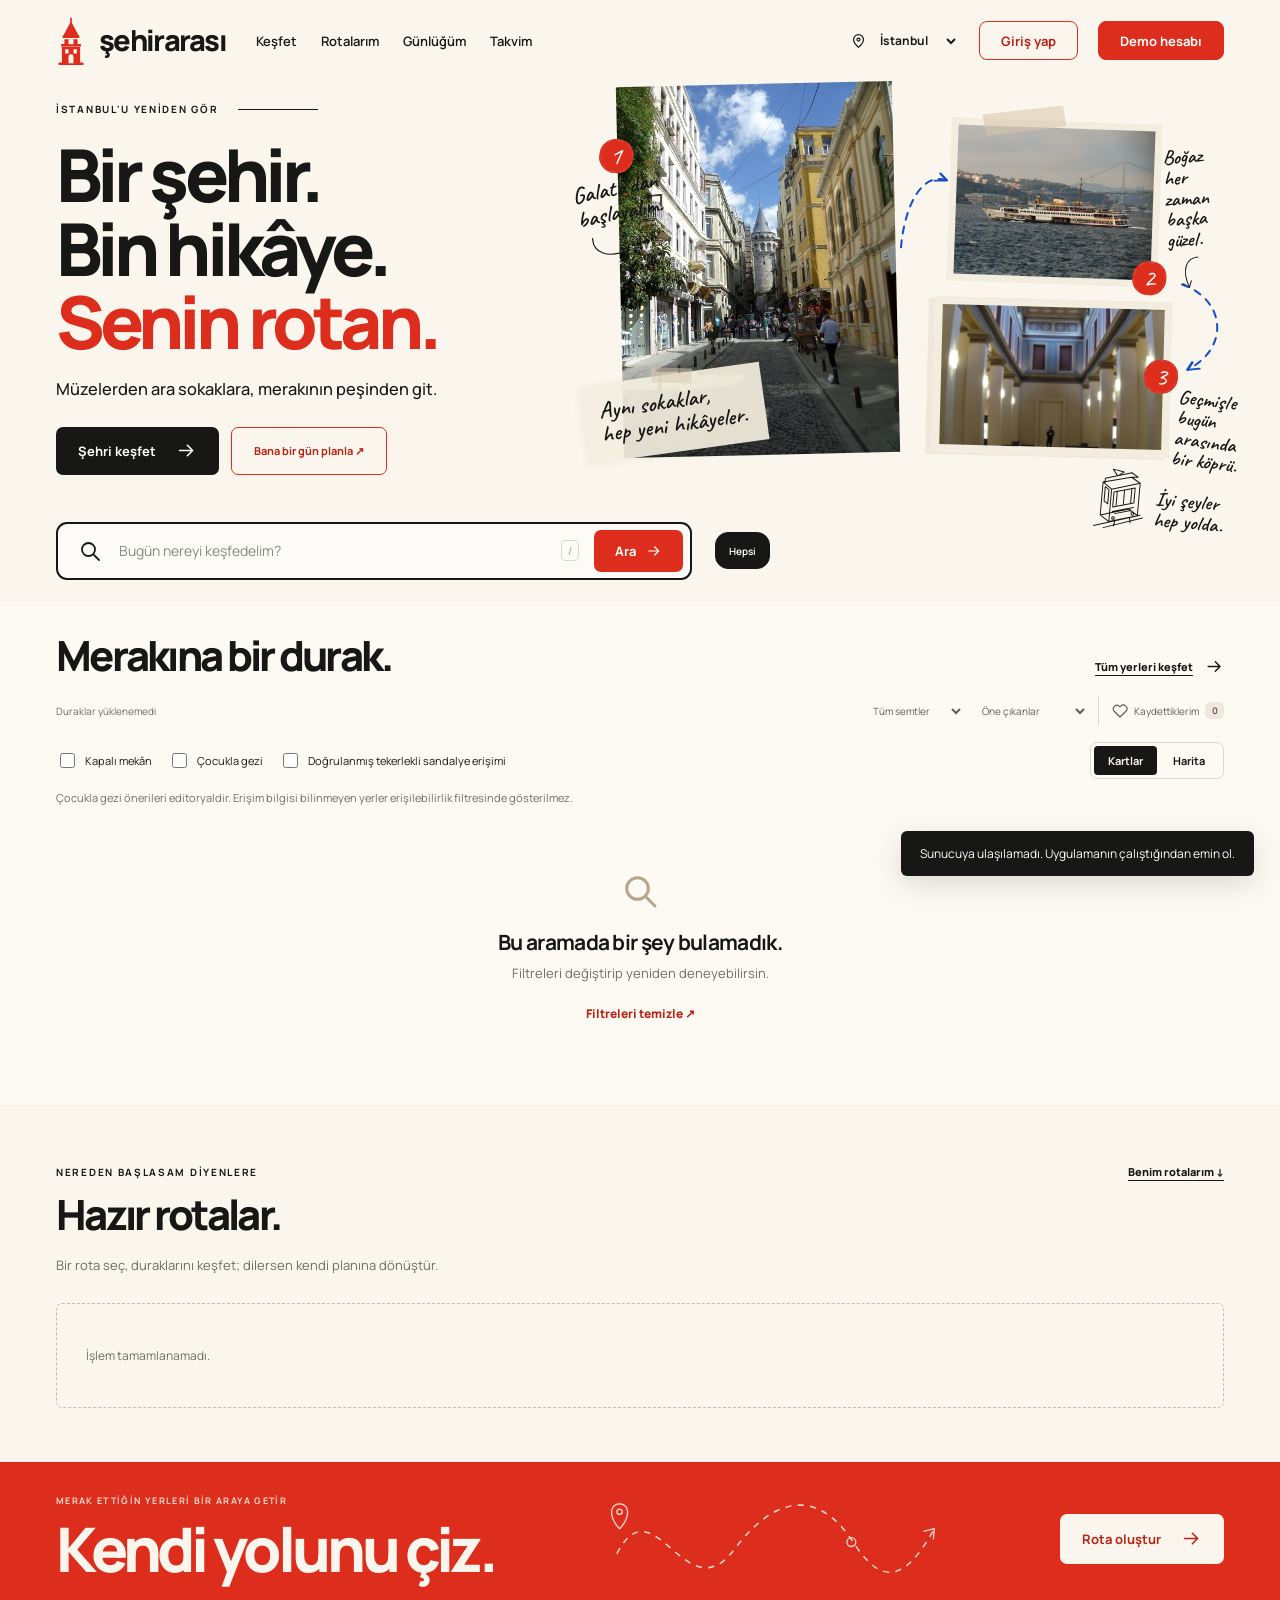
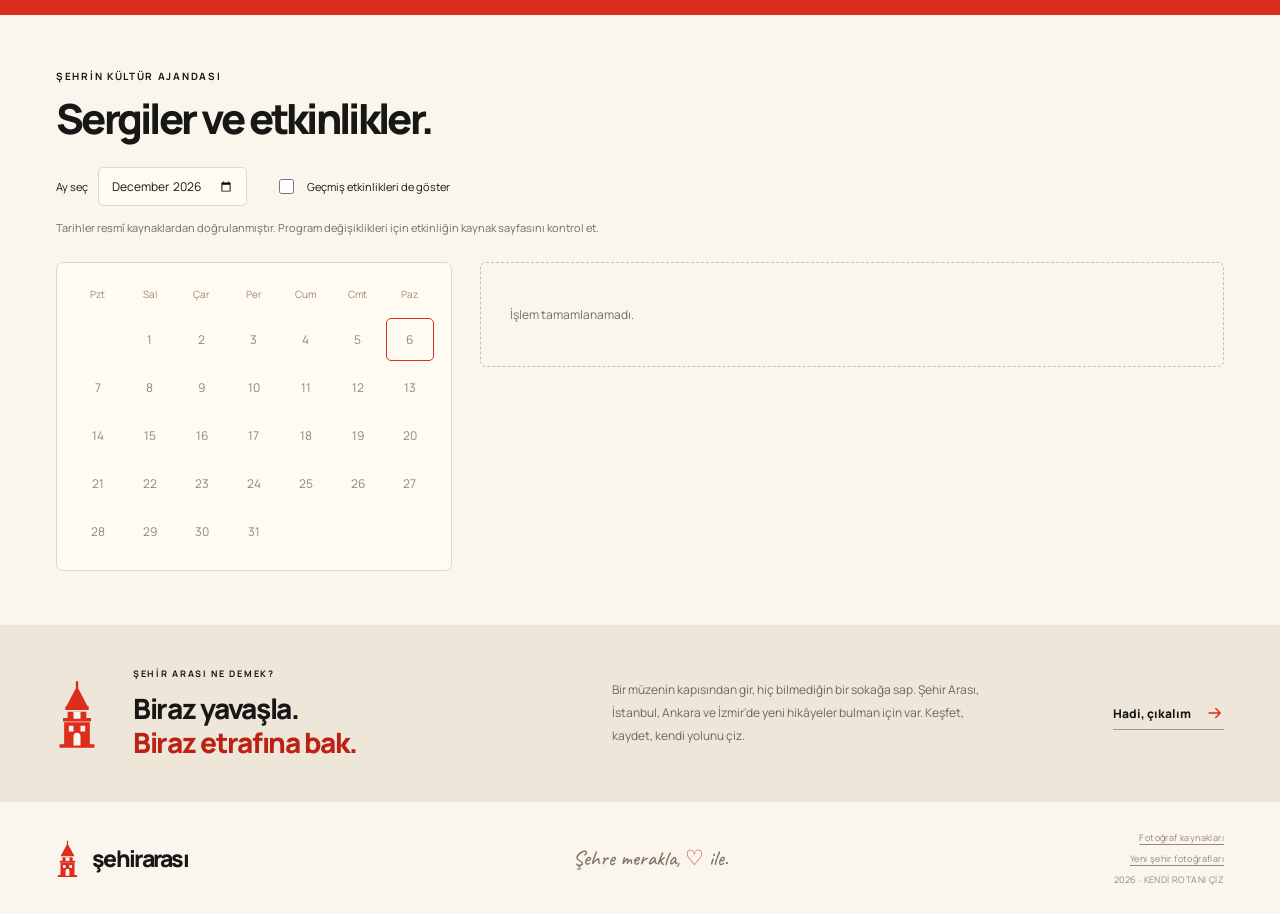
==== commit c4f17eba: "Add personalized day planner with timed itineraries and route saving" ====
--- a/static/index.html
+++ b/static/index.html
@@ -10,14 +10,18 @@
     <link rel="preload" href="/static/fonts/Manrope.ttf" as="font" type="font/ttf" crossorigin />
     <link rel="stylesheet" href="/static/vendor/leaflet/leaflet.css" />
     <script src="/static/personal-pages.js?v=personal-4"></script>
-    <link rel="stylesheet" href="/static/app.css?v=guide-2-3" />
+    <link rel="stylesheet" href="/static/app.css?v=auth-nav-1" />
     <link rel="stylesheet" href="/static/features.css?v=guide-2-2" />
     <link rel="stylesheet" href="/static/personal-pages.css?v=personal-4" />
+    <link rel="stylesheet" href="/static/budget.css?v=budget-1" />
+    <script src="/static/budget.js?v=budget-1" defer></script>
+    <link rel="stylesheet" href="/static/day-planner.css?v=day-plan-1" />
+    <script src="/static/day-planner.js?v=day-plan-1" defer></script>
     <script src="/static/photos.js?v=kultur-3-1" defer></script>
     <script src="/static/city-photos.js?v=guide-2-1" defer></script>
     <script src="/static/vendor/leaflet/leaflet.js" defer></script>
-    <script src="/static/features.js?v=personal-4" defer></script>
-    <script src="/static/app.js?v=personal-4" defer></script>
+    <script src="/static/features.js?v=day-plan-1" defer></script>
+    <script src="/static/app.js?v=day-plan-1" defer></script>
   </head>
   <body>
     <svg class="svg-library" xmlns="http://www.w3.org/2000/svg" aria-hidden="true">
@@ -44,7 +48,7 @@
         <div><p class="eyebrow">HİKÂYEN BURADA BAŞLASIN</p><h1 id="personalGuestTitle">Defterin<br /><em>seni bekliyor.</em></h1><p>Favori durakların, gezi planların ve yalnızca sana ait notların. Kendi şehir defterini açmak için hesabına giriş yap.</p><button class="button button-dark" data-feature-login type="button">Defterimi aç <span aria-hidden="true">↗</span></button><a class="guest-explore" href="/#places">Önce şehre göz at</a></div>
       </section>
       <section class="personal-hero routes-page-hero page-wrap personal-auth-content" id="routesPageHero" aria-labelledby="routesPageTitle">
-        <div class="personal-hero-copy"><p class="eyebrow"><span class="chapter-number">02</span> KENDİ YOLUNU ÇİZ</p><h1 id="routesPageTitle">Bir sonraki<br /><em>güzel gün.</em></h1><p class="personal-lead">Sevdiğin durakları bir araya getir.<br />Şehrin ritmini, kendi adımlarınla bul.</p><button class="button button-coral" id="personalNewRouteButton" type="button">Yeni bir rota çiz <svg class="icon" aria-hidden="true"><use href="#i-arrow"/></svg></button><div class="hero-mini-stats"><span><strong id="routeSummaryCount">0</strong> kaydedilmiş rota</span><span><strong id="routeSummaryStops">0</strong> farklı durak</span></div></div>
+        <div class="personal-hero-copy"><p class="eyebrow"><span class="chapter-number">02</span> KENDİ YOLUNU ÇİZ</p><h1 id="routesPageTitle">Bir sonraki<br /><em>güzel gün.</em></h1><p class="personal-lead">Sevdiğin durakları bir araya getir.<br />Şehrin ritmini, kendi adımlarınla bul.</p><button class="button button-coral" id="personalNewRouteButton" type="button">Yeni bir rota çiz <svg class="icon" aria-hidden="true"><use href="#i-arrow"/></svg></button><button class="text-button day-plan-routes-launch" type="button" data-open-day-planner>Bana bir gün planla ↗</button><div class="hero-mini-stats"><span><strong id="routeSummaryCount">0</strong> kaydedilmiş rota</span><span><strong id="routeSummaryStops">0</strong> farklı durak</span></div></div>
         <div class="route-sketch" aria-hidden="true"><span class="sketch-caption">PLANLAR KÜÇÜK, HİKÂYELER BÜYÜK.</span><svg class="sketch-line" viewBox="0 0 520 330" fill="none"><path d="M45 260C10 90 190 290 205 140S420 25 460 150S350 345 250 270" stroke="currentColor" stroke-width="2" stroke-dasharray="7 7"/><g fill="#dc2d1d" stroke="#faf6ed" stroke-width="5"><circle cx="45" cy="260" r="19"/><circle cx="205" cy="140" r="19"/><circle cx="250" cy="270" r="19"/></g><g fill="#fff" font-family="Manrope, sans-serif" font-size="13" text-anchor="middle"><text x="45" y="265">1</text><text x="205" y="145">2</text><text x="250" y="275">3</text></g></svg><figure class="sketch-photo"><img src="/static/photos/bogaz-vapuru.jpg" alt="" /><figcaption class="handnote">Yolun sonu,<br />yeni bir başlangıç.</figcaption></figure><span class="handnote sketch-handnote">Bir sokak daha<br />yürüyelim mi?</span><span class="route-stamp">ŞEHİR ARASI<br /><b>YOLA ÇIK</b><br />♡</span></div>
       </section>
       <section class="personal-hero journal-page-hero page-wrap personal-auth-content" id="journalPageHero" aria-labelledby="journalPageTitle">
@@ -56,7 +60,7 @@
           <p class="eyebrow"><span id="heroCityEyebrow">İSTANBUL'U YENİDEN GÖR</span> <span class="eyebrow-line"></span></p>
           <h1 id="hero-title">Bir şehir.<br />Bin hikâye.<br /><em>Senin rotan.</em></h1>
           <p class="hero-intro">Müzelerden ara sokaklara, merakının peşinden git.</p>
-          <a class="button button-dark" href="/#places">Şehri keşfet <svg class="icon" aria-hidden="true"><use href="#i-arrow"/></svg></a>
+          <div class="hero-actions"><a class="button button-dark" href="/#places">Şehri keşfet <svg class="icon" aria-hidden="true"><use href="#i-arrow"/></svg></a><button class="button button-paper day-plan-launch" type="button" data-open-day-planner>Bana bir gün planla ↗</button></div>
         </div>
         <div class="hero-collage" aria-label="İstanbul'dan bir gezi defteri">
           <figure class="collage-photo photo-galata"><img src="/static/photos/galata-sokak.jpg" alt="Tarihî binaların arasından Galata Kulesi'ne uzanan sokak" width="960" height="1280" fetchpriority="high" /><span class="photo-number" aria-hidden="true">1</span><figcaption class="handnote galata-note">Galata'dan<br />başlayalım.<svg class="note-arrow" viewBox="0 0 70 50" fill="none" aria-hidden="true"><path d="M8 8C5 29 24 42 58 35M47 29L58 35L49 44" stroke="currentColor" stroke-width="1.8" stroke-linecap="round" stroke-linejoin="round"/></svg></figcaption></figure>
@@ -219,7 +223,7 @@
         <p class="form-message" id="adminMessage" role="status"></p>
       </form>
     </dialog>
-    <dialog class="form-dialog wide-dialog" id="routeViewDialog" aria-labelledby="routeViewTitle"><button class="form-dialog-close" type="button" data-close="routeViewDialog" aria-label="Pencereyi kapat">×</button><p class="eyebrow" id="routeViewEyebrow">GEZİ PLANI</p><h2 id="routeViewTitle">Rota.</h2><p id="routeViewDescription" class="section-intro"></p><div id="routeViewStats" class="estimate-box" aria-live="polite"></div><ol id="routeViewStops" class="route-stop-list"></ol><div class="feature-actions"><button id="routeViewWalking" class="button button-dark" type="button">Yürüyüş yolunu hesapla</button><button id="routeViewCopy" class="text-button" type="button">Bu rotayı kendime ekle ↗</button></div><div id="routeViewMap" class="route-map" role="region" aria-label="Gezi rotası haritası"></div><p class="small-note">Harita: © OpenStreetMap katkıda bulunanlar · Rota: OSRM / FOSSGIS · <a href="https://www.openstreetmap.org/fixthemap" target="_blank" rel="noopener">Harita hatası bildir</a></p></dialog>
+    <dialog class="form-dialog wide-dialog" id="routeViewDialog" aria-labelledby="routeViewTitle"><button class="form-dialog-close" type="button" data-close="routeViewDialog" aria-label="Pencereyi kapat">×</button><p class="eyebrow" id="routeViewEyebrow">GEZİ PLANI</p><h2 id="routeViewTitle">Rota.</h2><p id="routeViewDescription" class="section-intro"></p><div id="routeViewStats" class="estimate-box" aria-live="polite"></div><ol id="routeViewStops" class="route-stop-list"></ol><div class="feature-actions"><button id="routeViewWalking" class="button button-dark" type="button">Yürüyüş yolunu hesapla</button><button id="routeViewBudget" class="text-button" type="button" hidden>Bütçeyi aç ↗</button><button id="routeViewCopy" class="text-button" type="button">Bu rotayı kendime ekle ↗</button></div><div id="routeViewMap" class="route-map" role="region" aria-label="Gezi rotası haritası"></div><p class="small-note">Harita: © OpenStreetMap katkıda bulunanlar · Rota: OSRM / FOSSGIS · <a href="https://www.openstreetmap.org/fixthemap" target="_blank" rel="noopener">Harita hatası bildir</a></p></dialog>
 
     <dialog class="form-dialog wide-dialog" id="shareDialog" aria-labelledby="shareTitle"><button class="form-dialog-close" type="button" data-close="shareDialog" aria-label="Pencereyi kapat">×</button><p class="eyebrow">AYNI YOLDA BULUŞALIM</p><h2 id="shareTitle">Rotanı paylaş.</h2><p class="section-intro">Bağlantıyı bilenler rota adını ve durakları görebilir. Özel notların paylaşılmaz. Rotayı düzenlediğinde paylaşılan görünüm de güncellenir.</p><label class="form-field"><span>Paylaşım bağlantısı</span><input id="shareUrl" type="url" readonly /></label><p id="shareHint" class="small-note"></p><div class="feature-actions"><button class="button button-dark" id="copyShareButton" type="button">Bağlantıyı kopyala</button><button class="text-button" id="revokeShareButton" type="button">Paylaşımı kapat</button></div><p id="shareMessage" class="form-message" role="status"></p></dialog>
 
@@ -228,6 +232,54 @@
     <dialog class="form-dialog wide-dialog" id="eventDialog" aria-labelledby="eventDialogTitle"><button class="form-dialog-close" type="button" data-close="eventDialog" aria-label="Pencereyi kapat">×</button><p class="eyebrow">KÜLTÜR AJANDASINI YÖNET</p><h2 id="eventDialogTitle">Etkinlik.</h2><form id="eventForm" class="stack-form"><input id="eventId" type="hidden" /><div class="form-grid"><div class="form-field"><label for="eventTitle">Etkinlik adı</label><input id="eventTitle" required minlength="3" maxlength="150" /></div><div class="form-field"><label for="eventSlug">Kısa ad</label><input id="eventSlug" required pattern="[a-z0-9]+(-[a-z0-9]+)*" maxlength="100" /></div><div class="form-field"><label for="eventCity">Şehir</label><select id="eventCity" required></select></div><div class="form-field"><label for="eventPlace">Durak</label><select id="eventPlace"><option value="">Bağımsız etkinlik</option></select></div><div class="form-field"><label for="eventStart">Başlangıç</label><input id="eventStart" type="date" required /></div><div class="form-field"><label for="eventEnd">Bitiş</label><input id="eventEnd" type="date" required /></div><div class="form-field form-field-wide"><label for="eventDescription">Açıklama</label><textarea id="eventDescription" required minlength="10" maxlength="1500" rows="3"></textarea></div><div class="form-field"><label for="eventSourceName">Kaynak kurum</label><input id="eventSourceName" required minlength="2" maxlength="100" /></div><div class="form-field"><label for="eventSourceUrl">Resmî kaynak bağlantısı</label><input id="eventSourceUrl" type="url" required maxlength="700" /></div><div class="form-field"><label for="eventVerified">Kaynağın kontrol tarihi</label><input id="eventVerified" type="date" required /></div></div><button class="button button-dark" type="submit">Etkinliği kaydet</button><p id="eventMessage" class="form-message" role="status"></p></form></dialog>
 
     <dialog class="form-dialog wide-dialog" id="journalPickerDialog" aria-labelledby="journalPickerTitle"><button class="form-dialog-close" type="button" data-close="journalPickerDialog" aria-label="Pencereyi kapat">×</button><p class="eyebrow">YENİ BİR SAYFA AÇ</p><h2 id="journalPickerTitle">Nereyi <em>gezdin?</em></h2><p class="section-intro">Bir durak seç; ziyaret tarihini ve aklında kalanları ekle.</p><label class="collection-search"><svg class="icon" aria-hidden="true"><use href="#i-search"/></svg><span class="sr-only">Ziyaret ettiğim durağı bul</span><input id="journalPlaceSearch" type="search" placeholder="Durak veya şehir ara…" /></label><div id="journalPlaceChoices" class="journal-place-choices" aria-live="polite"></div></dialog>
+
+
+    <dialog class="form-dialog budget-dialog" id="budgetDialog" aria-labelledby="budgetTitle" aria-describedby="budgetRouteName">
+      <button class="form-dialog-close" data-close="budgetDialog" type="button" aria-label="Bütçeyi kapat">×</button>
+      <div class="budget-heading"><div><p class="eyebrow">ROTANIN HESABI</p><h2 id="budgetTitle">Gezi <em>bütçesi.</em></h2><p id="budgetRouteName" class="budget-route-name"></p></div><span class="handnote">Biraz plan,<br />bolca güzel anı.</span></div>
+      <p class="budget-intro">Planını yap, harcadıklarını ekle. Tüm tutarlar Türk lirası; bütçe bilgilerin paylaşılan rota bağlantısında görünmez.</p>
+      <p id="budgetStatus" class="budget-status" role="status" aria-live="polite"></p><button id="budgetRetry" class="text-button" type="button" hidden>Yeniden dene ↗</button>
+      <div id="budgetContent" hidden>
+        <div class="budget-summary" id="budgetSummary" aria-label="Bütçe özeti"><div><span>PLANLANAN</span><strong id="budgetPlanned">—</strong></div><div><span>HARCANAN</span><strong id="budgetSpent">—</strong></div><div class="budget-balance"><span id="budgetBalanceLabel">KALAN BÜTÇE</span><strong id="budgetBalance">—</strong></div></div>
+        <div class="budget-meter"><progress id="budgetProgress" max="100" value="0" aria-label="Planlanan bütçenin kullanılan yüzdesi"></progress><p id="budgetProgressNote"></p></div>
+        <div class="budget-workspace">
+          <section class="budget-form-paper" aria-labelledby="budgetFormTitle"><p class="eyebrow">KÜÇÜK KALEMLER, NET BİR PLAN</p><h3 id="budgetFormTitle">Yeni bir kalem.</h3>
+            <form id="budgetForm" class="stack-form"><div class="form-grid">
+              <div class="form-field form-field-wide"><label for="budgetItemTitle">Kalem adı</label><input id="budgetItemTitle" required minlength="2" maxlength="80" placeholder="Örn. Müze bileti, öğle yemeği…" /></div>
+              <div class="form-field form-field-wide"><label for="budgetCategory">Kategori</label><select id="budgetCategory"><option value="transport">Ulaşım</option><option value="food">Yeme içme</option><option value="tickets">Giriş ve bilet</option><option value="accommodation">Konaklama</option><option value="other">Diğer</option></select></div>
+              <div class="form-field"><label for="budgetItemPlanned">Planlanan (₺)</label><input id="budgetItemPlanned" type="text" inputmode="decimal" maxlength="10" value="0" required aria-describedby="budgetAmountHint" /></div>
+              <div class="form-field"><label for="budgetItemSpent">Harcanan (₺)</label><input id="budgetItemSpent" type="text" inputmode="decimal" maxlength="10" value="0" required aria-describedby="budgetAmountHint" /></div>
+              <p class="small-note form-field-wide" id="budgetAmountHint">Örnek: 1250,50. Henüz harcamadıysan harcanan tutarı 0 bırak.</p>
+              <div class="form-field form-field-wide"><label for="budgetDate">Harcama tarihi <small>(isteğe bağlı)</small></label><input id="budgetDate" type="date" /></div>
+              <div class="form-field form-field-wide"><label for="budgetNotes">Not <small>(isteğe bağlı)</small></label><textarea id="budgetNotes" maxlength="300" rows="2" placeholder="Hatırlamak istediğin küçük bir detay…"></textarea></div>
+            </div><div class="budget-form-actions"><button id="budgetSave" class="button button-coral" type="submit">Kalemi ekle +</button><button id="budgetCancelEdit" class="text-button" type="button" hidden>Vazgeç</button></div><p id="budgetFormMessage" class="form-message" role="status"></p></form>
+          </section>
+          <section class="budget-category-paper" aria-labelledby="budgetCategoryTitle"><p class="eyebrow">NERELERE AYIRDIK?</p><h3 id="budgetCategoryTitle">Kalem kalem.</h3><table class="budget-category-table"><caption class="sr-only">Kategoriye göre planlanan ve harcanan tutarlar</caption><thead><tr><th scope="col">Kategori</th><th scope="col">Planlanan</th><th scope="col">Harcanan</th></tr></thead><tbody id="budgetCategories"></tbody></table><p class="budget-category-note">Tutarları sen belirlersin.<br />Küçük bir kahve molası da plana dahil.</p><span class="handnote">Yolun tadını çıkar.</span></section>
+        </div>
+        <section class="budget-items-section" aria-labelledby="budgetItemsTitle"><div class="budget-items-heading"><h3 id="budgetItemsTitle">Gezi hesabın.</h3><span id="budgetItemCount"></span></div><div id="budgetItems"></div></section>
+      </div>
+    </dialog>
+
+
+    <dialog class="form-dialog day-planner-dialog" id="dayPlannerDialog" aria-labelledby="dayPlannerTitle">
+      <button class="form-dialog-close" data-close="dayPlannerDialog" type="button" aria-label="Gün planlayıcıyı kapat">×</button>
+      <div class="day-planner-heading"><div><p class="eyebrow">ŞEHİR BUGÜN SANA KALSIN</p><h2 id="dayPlannerTitle">Bir gün.<em> Senin ritmin.</em></h2></div><span class="handnote">Nereden başlasam?</span></div>
+      <p class="day-planner-intro">Şehrini, vaktini ve merak ettiklerini seç. Birbirine yakın duraklarla sana uygun bir günün taslağını çıkaralım.</p>
+      <div class="day-planner-layout">
+        <form id="dayPlannerForm" class="day-planner-controls stack-form">
+          <div class="form-field"><label for="plannerCity">Hangi şehir?</label><select id="plannerCity"><option value="istanbul">İstanbul</option><option value="ankara">Ankara</option><option value="izmir">İzmir</option></select></div>
+          <div class="day-planner-pair"><div class="form-field"><label for="plannerStart">Başlangıç saati</label><input id="plannerStart" type="time" value="09:00" required /></div><div class="form-field"><label for="plannerDuration">Ne kadar vaktin var?</label><select id="plannerDuration"><option value="120">2 saat</option><option value="180">3 saat</option><option value="240" selected>4 saat</option><option value="360">6 saat</option><option value="480">8 saat</option><option value="600">10 saat</option></select></div></div>
+          <fieldset class="day-planner-interests"><legend>Neye meraklısın?</legend><p id="plannerInterestHint">En az bir ilgi alanı seç.</p><div><label><input name="plannerInterest" type="checkbox" value="museum" checked /><span>Müzeler</span></label><label><input name="plannerInterest" type="checkbox" value="history" checked /><span>Tarihî yerler</span></label><label><input name="plannerInterest" type="checkbox" value="view" checked /><span>Manzara</span></label><label><input name="plannerInterest" type="checkbox" value="nature" /><span>Doğa</span></label><label><input name="plannerInterest" type="checkbox" value="culture" /><span>Kültür</span></label></div></fieldset>
+          <div class="day-planner-pair"><div class="form-field"><label for="plannerPace">Gezi tempon</label><select id="plannerPace"><option value="balanced">Dengeli</option><option value="relaxed">Sakin sakin</option></select></div><div class="form-field"><label for="plannerBreak">Mola payı</label><select id="plannerBreak"><option value="0">Molasız</option><option value="15">15 dakika</option><option value="30" selected>30 dakika</option><option value="45">45 dakika</option><option value="60">1 saat</option></select></div></div>
+          <details class="day-planner-extra"><summary>Ek tercihler</summary><label><input id="plannerIndoor" type="checkbox" /> Yalnızca kapalı mekânlar</label><label><input id="plannerFamily" type="checkbox" /> Çocukla geziye uygun öneriler</label><label><input id="plannerAccessible" type="checkbox" /> Erişimi doğrulanmış duraklar</label><p>Çocukla gezi önerileri editoryaldir. Erişim bilgisi bilinmeyen yerler son filtrede gösterilmez.</p></details>
+          <button id="plannerGenerate" class="button button-coral" type="submit">Günümü planla ↗</button>
+        </form>
+        <div class="day-planner-output"><p id="plannerStatus" class="day-planner-status" role="status" aria-live="polite"></p>
+          <div id="plannerPlaceholder" class="day-planner-placeholder"><svg viewBox="0 0 210 120" fill="none" aria-hidden="true"><path d="M18 92C30 12 63 109 104 53S162 12 191 49" stroke="currentColor" stroke-width="2" stroke-dasharray="6 7"/><circle cx="18" cy="92" r="7" fill="#dc2d1d"/><path d="m179 47 12 2-3-13" stroke="currentColor" stroke-width="2"/></svg><h3>Güzel bir gün,<br />küçük bir planla başlar.</h3><p>Tercihlerini seçtiğinde saat saat önerilerin burada görünecek.</p></div>
+          <div id="plannerResult" hidden><div class="day-planner-result-heading"><p class="eyebrow">SANA GÖRE BİR BAŞLANGIÇ</p><h3 id="plannerResultTitle"></h3><p id="plannerResultWindow"></p></div><div id="plannerSummary" class="day-planner-summary"></div><p id="plannerTimingNote" class="day-planner-timing"></p><ol id="plannerTimeline" class="day-planner-timeline"></ol><div class="day-planner-notes"><strong>Yola çıkmadan önce</strong><ul id="plannerNotes"></ul></div><div class="day-planner-save"><div class="form-field"><label for="plannerRouteTitle">Rotanın adı</label><input id="plannerRouteTitle" minlength="3" maxlength="70" /></div><div class="day-planner-actions"><button id="plannerSave" class="button button-dark" type="button">Rotalarıma kaydet +</button><button id="plannerMap" class="text-button" type="button">Haritada incele ↗</button><a id="plannerSavedLink" class="text-link" href="/static/rotalarim.html" hidden>Rotalarıma git ↗</a></div></div></div>
+        </div>
+      </div>
+    </dialog>
 
     <div class="toast" id="toast" role="status" aria-live="polite"></div>
   </body>
--- a/static/app.css
+++ b/static/app.css
@@ -47,6 +47,7 @@
 .header-city .icon { width: 16px; height: 18px; }
 .account-button { max-width: 150px; overflow: hidden; text-overflow: ellipsis; white-space: nowrap; min-height: 39px; padding: 8px 21px; border: 1px solid var(--coral); border-radius: 8px; background: transparent; color: var(--coral-dark); font-size: 13px; font-weight: 700; }
 .account-button:hover { background: var(--coral); color: #fff; }
+html:not([data-auth="member"]):not([data-auth="guest"]) #accountButton { visibility: hidden; pointer-events: none; }
 .demo-account-button { background: var(--coral); color: #fff; }
 .demo-account-button:hover { background: var(--coral-dark); color: #fff; }
 .demo-button-compact { display: none; }
--- a/static/budget.css
+++ b/static/budget.css
@@ -0,0 +1,9 @@
+.budget-dialog{width:min(920px,calc(100% - 28px));max-width:none;max-height:calc(100dvh - 28px);padding:38px;overflow-y:auto}
+.budget-heading{display:flex;align-items:center;justify-content:space-between;gap:24px;padding-right:22px}.budget-heading h2{margin:0;font-size:43px;letter-spacing:-2px}.budget-heading .eyebrow{font-size:9px;margin-bottom:12px}.budget-heading>.handnote{color:var(--blue);font-size:27px;transform:rotate(-6deg);line-height:1.1}.budget-route-name{margin:13px 0 0;color:var(--coral-dark);font-size:13px;font-weight:800;overflow-wrap:anywhere}.budget-intro{max-width:610px;margin:19px 0 24px;color:var(--muted);font-size:12px;line-height:1.8}.budget-status{color:var(--muted);font-size:12px;line-height:1.7}.budget-status:empty{display:none}.budget-status[data-error="true"]{color:var(--coral-dark)}
+.budget-summary{display:grid;grid-template-columns:repeat(3,minmax(0,1fr));border:1px solid var(--line);border-radius:5px;background:#f0e8d9}.budget-summary>div{min-width:0;padding:21px 17px}.budget-summary>div+div{border-left:1px solid var(--line)}.budget-summary span{display:block;font-size:8px;letter-spacing:1.2px;color:var(--muted)}.budget-summary strong{display:block;margin-top:10px;font-size:clamp(18px,2.7vw,28px);letter-spacing:-1px;overflow-wrap:anywhere}.budget-balance strong{color:#36624b}.budget-summary[data-over="true"] .budget-balance{background:#f7dfd4}.budget-summary[data-over="true"] .budget-balance strong{color:var(--coral-dark)}
+.budget-meter{margin:17px 0 29px}.budget-meter progress{display:block;width:100%;height:6px;appearance:none;border:0;border-radius:4px;background:#e6dccb;overflow:hidden;accent-color:var(--blue)}.budget-meter progress::-webkit-progress-bar{background:#e6dccb}.budget-meter progress::-webkit-progress-value{background:var(--blue)}.budget-meter progress::-moz-progress-bar{background:var(--blue)}.budget-meter p{margin:8px 0 0;color:var(--muted);font-size:10px;line-height:1.6}
+.budget-workspace{display:grid;grid-template-columns:minmax(0,1fr) minmax(0,1fr);gap:25px}.budget-workspace section{min-width:0;padding:24px 20px;border:1px solid var(--line);border-radius:5px}.budget-workspace h3,.budget-items-heading h3{margin:0 0 22px;font-size:25px;letter-spacing:-1px}.budget-workspace .eyebrow{margin-bottom:10px;font-size:7px;letter-spacing:1px}.budget-form-paper{background:#fffaf2}.budget-form-paper .form-grid{gap:13px}.budget-form-paper .form-field small{font-size:10px;color:var(--muted);font-weight:400}.budget-form-paper .small-note{margin:0;font-size:10px;line-height:1.6}.budget-form-paper input,.budget-form-paper select,.budget-form-paper textarea{min-width:0;width:100%;box-sizing:border-box}.budget-form-actions{display:flex;align-items:center;gap:15px;flex-wrap:wrap}.budget-form-actions .button{min-height:41px;padding:10px 15px;font-size:11px}.budget-form-actions .text-button{font-size:11px}
+.budget-category-paper{background-color:#f0e8d9;background-image:repeating-linear-gradient(transparent,transparent 31px,#cfc1a638 31px,#cfc1a638 32px)}.budget-category-table{width:100%;border-collapse:collapse;font-size:10px;table-layout:fixed}.budget-category-table th{padding:0 0 13px;font-size:9px;color:var(--muted);font-weight:500;text-align:right}.budget-category-table th:first-child{width:36%;text-align:left}.budget-category-table td{padding:15px 0;border-top:1px solid #d9cdb9;text-align:right;overflow-wrap:anywhere}.budget-category-table td:first-child{text-align:left;font-weight:700}.budget-category-table tr[data-over="true"] td:last-child{color:var(--coral-dark);font-weight:800}.budget-category-note{margin:27px 0;color:#867861;font-size:11px;line-height:1.9}.budget-category-paper>.handnote{display:block;margin-top:35px;color:var(--blue);font-size:27px;transform:rotate(-6deg);text-align:center}
+.budget-items-section{margin-top:30px}.budget-items-heading{display:flex;align-items:center;justify-content:space-between;gap:16px;margin-bottom:15px}.budget-items-heading h3{margin:0}.budget-items-heading>span{color:var(--muted);font-size:10px}.budget-empty{padding:30px 22px;border:1px dashed #cfc0a9;border-radius:5px;text-align:center;color:var(--muted);font-size:12px;line-height:1.8}.budget-item{padding:19px 0;border-top:1px solid var(--line)}.budget-item-meta{display:flex;gap:12px;flex-wrap:wrap;margin:0 0 9px;color:var(--muted);font-size:9px}.budget-item h4{margin:0;font-size:16px;letter-spacing:-.4px;overflow-wrap:anywhere}.budget-item-notes{margin:9px 0 0;color:var(--muted);font-size:11px;line-height:1.7;white-space:pre-wrap;overflow-wrap:anywhere}.budget-item-bottom{display:flex;align-items:center;justify-content:space-between;gap:15px;margin-top:15px}.budget-item-amounts{display:flex;gap:25px;flex-wrap:wrap;margin:0}.budget-item-amounts>div{display:grid;gap:4px}.budget-item-amounts dt{font-size:9px;color:var(--muted)}.budget-item-amounts dd{margin:0;font-size:13px;font-weight:800}.budget-item-actions{display:flex;gap:14px;flex-wrap:wrap;align-items:center}.budget-item-actions button{border:0;padding:5px 0;background:transparent;color:var(--coral-dark);font:inherit;font-size:11px;font-weight:700}.budget-delete-question{font-size:11px;color:var(--muted)}
+@media(max-width:650px){.budget-dialog{padding:28px 20px;max-height:calc(100dvh - 20px)}.budget-heading h2{font-size:36px}.budget-heading>.handnote{font-size:22px}.budget-workspace{grid-template-columns:1fr;gap:18px}.budget-summary>div{padding:17px 10px}.budget-summary span{font-size:7px;letter-spacing:.6px}.budget-summary strong{font-size:18px}.budget-workspace section{padding:22px 18px}.budget-category-paper>.handnote{margin-top:22px}.budget-item-bottom{align-items:flex-start;flex-direction:column}.budget-item-actions{justify-content:flex-start}.budget-category-table{font-size:11px}.budget-intro{font-size:11px}.budget-heading{gap:14px;padding-right:12px}}
+@media(max-width:380px){.budget-heading>.handnote{display:none}.budget-dialog{padding-inline:16px}.budget-summary strong{font-size:16px}.budget-summary>div{padding-inline:8px}}
--- a/static/day-planner.css
+++ b/static/day-planner.css
@@ -0,0 +1,8 @@
+.hero-actions{display:flex;flex-wrap:wrap;align-items:center;gap:12px}.day-plan-launch{border:1px solid var(--coral);font-size:11px}.day-plan-routes-launch{display:block;margin-top:17px;font-size:12px}
+.day-planner-dialog{width:min(1040px,calc(100% - 28px));max-width:none;max-height:calc(100dvh - 28px);overflow-y:auto;padding:35px}.day-planner-heading{display:flex;align-items:center;justify-content:space-between;gap:25px;padding-right:25px}.day-planner-heading .eyebrow{font-size:8px;margin-bottom:13px}.day-planner-heading h2{margin:0;font-size:38px;letter-spacing:-1.8px;line-height:1.1}.day-planner-heading>.handnote{font-size:27px;color:var(--blue);transform:rotate(-7deg);white-space:nowrap}.day-planner-intro{margin:20px 0 25px;max-width:660px;color:var(--muted);font-size:12px;line-height:1.8}
+.day-planner-layout{display:grid;grid-template-columns:300px minmax(0,1fr);gap:30px;align-items:start}.day-planner-controls{padding:22px 18px;border:1px solid var(--line);border-radius:5px;background:#f1e8d9;gap:18px}.day-planner-controls input,.day-planner-controls select{min-width:0;max-width:100%;box-sizing:border-box}.day-planner-pair{display:grid;grid-template-columns:minmax(0,1fr) minmax(0,1fr);gap:12px}.day-planner-controls .form-field label{font-size:10px}.day-planner-controls input,.day-planner-controls select{font-size:11px;width:100%}.day-planner-interests{min-width:0;margin:0;padding:0;border:0}.day-planner-interests legend{font-size:11px;font-weight:800}.day-planner-interests>p{margin:7px 0 12px;font-size:10px;color:var(--muted)}.day-planner-interests>div{display:flex;gap:7px;flex-wrap:wrap}.day-planner-interests label{position:relative;display:flex;align-items:center;gap:5px;padding:8px 9px;border:1px solid #d7c7af;border-radius:4px;background:var(--paper);font-size:10px;cursor:pointer}.day-planner-interests label:has(input:checked){border-color:var(--coral);background:#f6ddd2;color:var(--coral-dark)}.day-planner-interests input{width:13px;height:13px;margin:0;accent-color:var(--coral)}.day-planner-extra{border-top:1px dashed #cfc0a8;padding-top:15px;font-size:11px}.day-planner-extra summary{cursor:pointer;font-weight:800}.day-planner-extra label{display:flex;align-items:flex-start;gap:8px;margin-top:14px;font-size:10px;line-height:1.6}.day-planner-extra input{width:13px;height:13px;flex:0 0 auto;margin:1px 0 0;accent-color:var(--coral)}.day-planner-extra p{font-size:9px;line-height:1.7;color:var(--muted)}.day-planner-controls>.button{min-height:44px;padding:11px 15px;font-size:12px}
+.day-planner-output{min-width:0}.day-planner-status{margin:0 0 18px;color:var(--blue);font-size:12px;line-height:1.8;overflow-wrap:anywhere}.day-planner-status:empty{display:none}.day-planner-status[data-error="true"]{color:var(--coral-dark)}.day-planner-placeholder{min-height:470px;display:flex;align-items:center;justify-content:center;flex-direction:column;padding:30px 25px;border:1px dashed #d5c5ac;border-radius:5px;background:#f7f0e4;text-align:center}.day-planner-placeholder svg{width:190px;height:108px;margin-bottom:25px;color:var(--blue)}.day-planner-placeholder h3{margin:0;font-size:30px;line-height:1.2;letter-spacing:-1.2px}.day-planner-placeholder p{max-width:260px;margin:17px 0 0;color:var(--muted);font-size:11px;line-height:1.9}.day-planner-result-heading .eyebrow{margin-bottom:11px;font-size:8px;color:var(--coral-dark)}.day-planner-result-heading h3{margin:0;font-size:28px;line-height:1.1;letter-spacing:-1px;overflow-wrap:anywhere}.day-planner-result-heading>p:last-child{margin:12px 0 0;color:var(--muted);font-size:11px}
+.day-planner-summary{display:grid;grid-template-columns:repeat(3,minmax(0,1fr));gap:15px;margin:24px 0 12px;padding:18px 0;border-top:1px solid var(--line);border-bottom:1px solid var(--line)}.day-planner-summary strong{display:block;font-size:22px;font-weight:800;letter-spacing:-.8px;overflow-wrap:anywhere}.day-planner-summary span{display:block;margin-top:5px;color:var(--muted);font-size:9px}.day-planner-timing{margin:0 0 22px;font-size:10px;color:var(--muted);line-height:1.8}.day-planner-timeline{list-style:none;padding:0;margin:0}.day-planner-timeline>li{position:relative;margin-left:8px;padding:0 0 23px 24px;border-left:1px dashed #a89e88}.day-planner-timeline>li::before{content:"";position:absolute;left:-5px;top:4px;width:9px;height:9px;border-radius:50%;background:var(--coral)}.day-planner-timeline>li:last-child{border-left-color:transparent;padding-bottom:0}.day-planner-timeline>li[data-kind="break"]::before{background:#98814f}.day-planner-timeline>li[data-kind="transfer"]::before{background:var(--blue);width:6px;height:6px;left:-3.5px}.day-planner-timeline time{display:block;color:var(--coral-dark);font-size:10px;font-weight:800}.day-planner-timeline h4{margin:7px 0 6px;font-size:17px;letter-spacing:-.4px;overflow-wrap:anywhere}.day-planner-timeline h4 button{border:0;padding:0;background:none;color:inherit;font:inherit;text-align:left;text-decoration:underline;text-decoration-color:#d6c5b0;text-underline-offset:4px}.day-planner-timeline p{margin:0;color:var(--muted);font-size:10px;line-height:1.7;overflow-wrap:anywhere}.day-planner-timeline a{display:inline-block;margin-top:8px;font-size:9px;color:var(--blue);text-decoration:underline;text-underline-offset:3px}.day-planner-timeline>li[data-kind="transfer"] h4{font-size:12px;color:var(--blue)}.day-planner-timeline>li[data-kind="transfer"] time{color:var(--muted);font-weight:500}.day-planner-timeline>li[data-kind="break"]{margin-block:5px}.day-planner-timeline>li[data-kind="break"] h4{font-size:14px;color:#8b6d35}
+.day-planner-notes{margin-top:27px;padding:17px 18px;border-radius:4px;background:#eee7da;color:#867356;font-size:10px;line-height:1.8}.day-planner-notes strong{color:var(--ink);font-size:11px}.day-planner-notes ul{padding-left:16px;margin:8px 0 0}.day-planner-notes li+li{margin-top:7px}.day-planner-save{margin-top:25px;padding-top:22px;border-top:1px solid var(--line)}.day-planner-save input{width:100%;box-sizing:border-box}.day-planner-actions{display:flex;align-items:center;flex-wrap:wrap;gap:16px;margin-top:15px}.day-planner-actions>.button{padding:10px 15px;min-height:42px;font-size:11px}.day-planner-actions>.text-button,.day-planner-actions>.text-link{font-size:11px}
+@media(max-width:760px){.day-planner-dialog{padding:27px 21px}.day-planner-layout{grid-template-columns:1fr;gap:25px}.day-planner-controls{display:grid;grid-template-columns:1fr 1fr;gap:16px}.day-planner-controls>.day-planner-pair,.day-planner-interests,.day-planner-extra,.day-planner-controls>.button{grid-column:1/-1}.day-planner-controls>.form-field:first-child{grid-column:1/-1}.day-planner-placeholder{min-height:320px}.day-planner-heading h2{font-size:34px}.day-planner-heading>.handnote{font-size:22px}.day-planner-heading{gap:14px}}
+@media(max-width:450px){.day-planner-dialog{padding:25px 17px}.day-planner-heading h2{font-size:31px}.day-planner-heading>.handnote{display:none}.day-planner-heading h2 em{display:block;margin-top:5px}.day-planner-intro{font-size:11px}.day-planner-controls{padding:18px 15px}.day-planner-summary{gap:10px}.day-planner-summary strong{font-size:19px}.day-planner-placeholder h3{font-size:27px}.day-planner-actions{gap:12px}.hero-actions .button{font-size:11px;padding:11px 14px}.day-planner-result-heading h3{font-size:26px}}
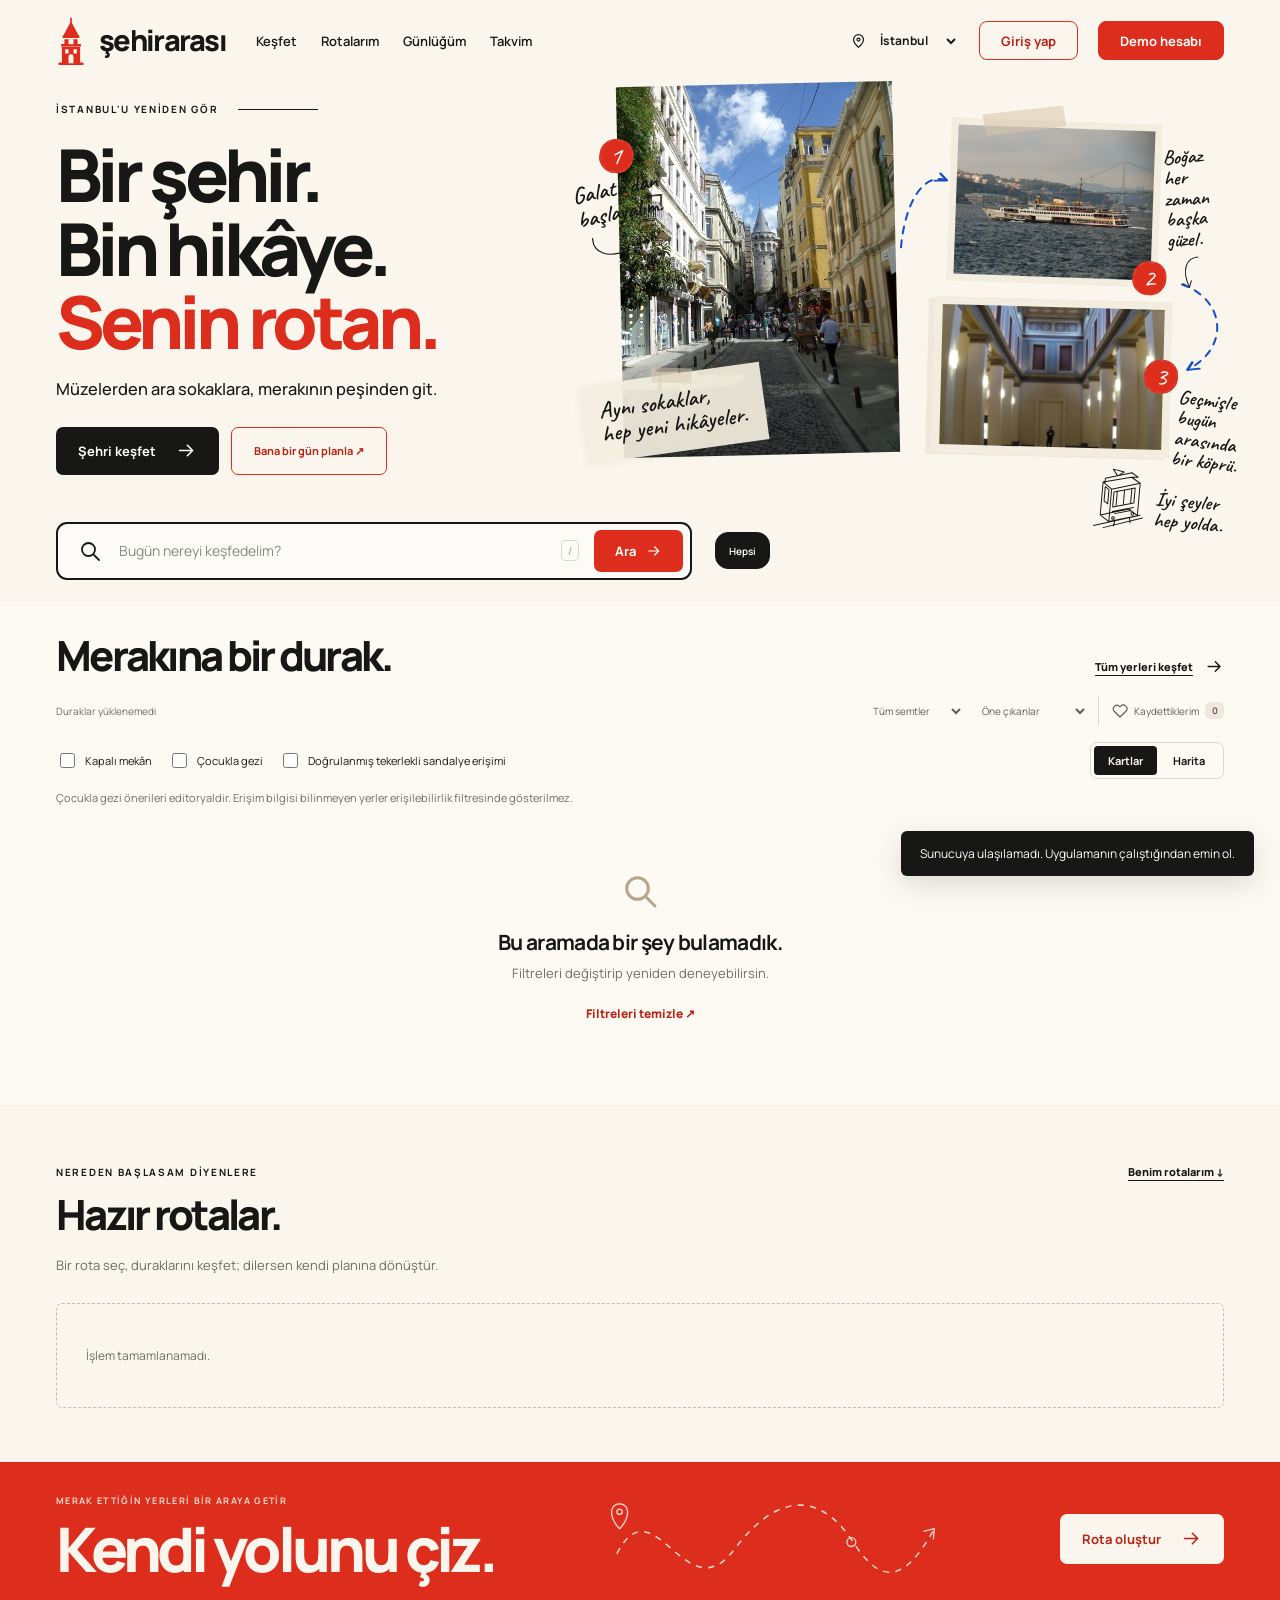
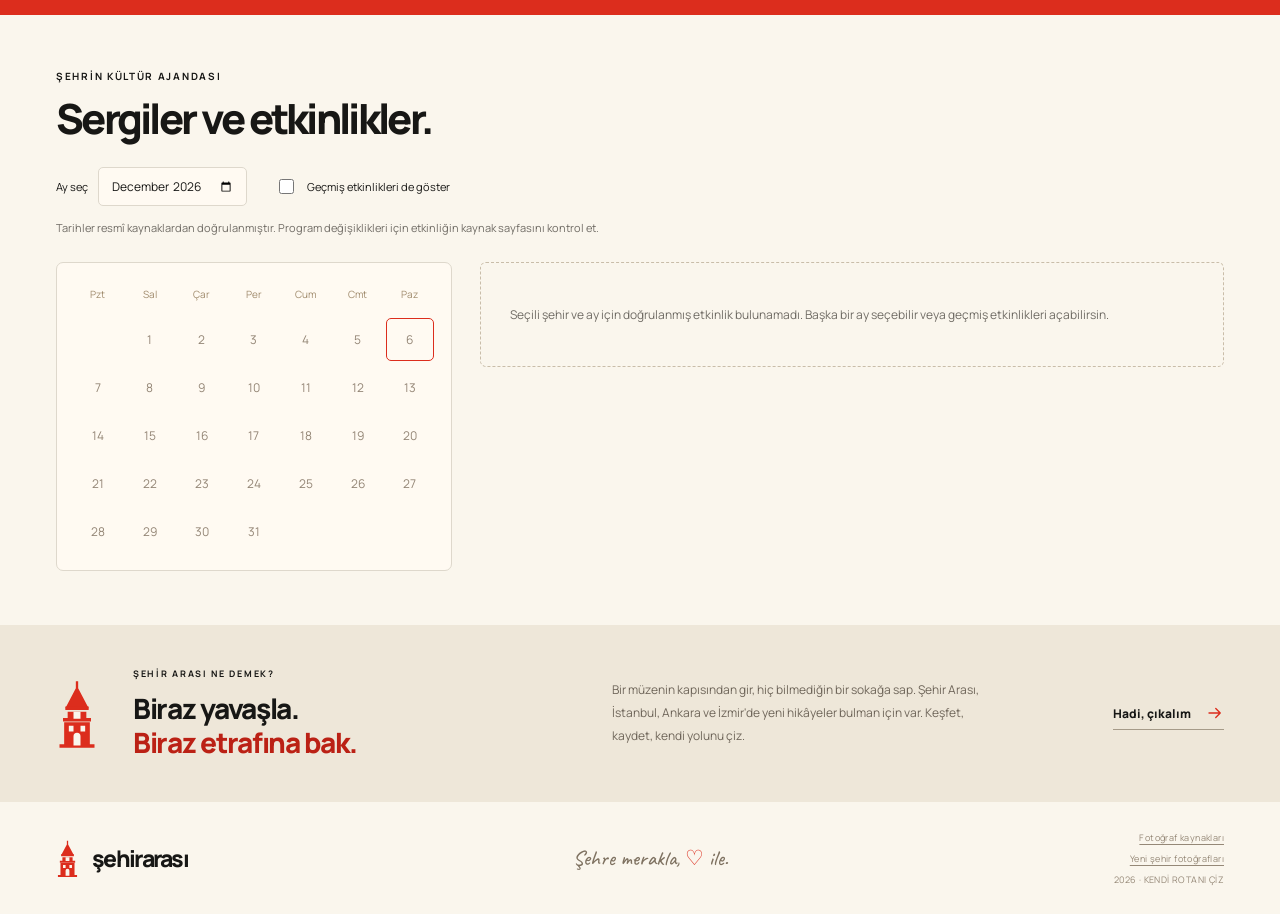
==== commit 8742ab46: "Add persistent trip mode with checkpoints, pause and resume" ====
--- a/static/index.html
+++ b/static/index.html
@@ -17,11 +17,13 @@
     <script src="/static/budget.js?v=budget-1" defer></script>
     <link rel="stylesheet" href="/static/day-planner.css?v=day-plan-1" />
     <script src="/static/day-planner.js?v=day-plan-1" defer></script>
+    <link rel="stylesheet" href="/static/trip.css?v=trip-1" />
+    <script src="/static/trip.js?v=trip-1" defer></script>
     <script src="/static/photos.js?v=kultur-3-1" defer></script>
     <script src="/static/city-photos.js?v=guide-2-1" defer></script>
     <script src="/static/vendor/leaflet/leaflet.js" defer></script>
-    <script src="/static/features.js?v=day-plan-1" defer></script>
-    <script src="/static/app.js?v=day-plan-1" defer></script>
+    <script src="/static/features.js?v=trip-1" defer></script>
+    <script src="/static/app.js?v=trip-1" defer></script>
   </head>
   <body>
     <svg class="svg-library" xmlns="http://www.w3.org/2000/svg" aria-hidden="true">
@@ -223,7 +225,7 @@
         <p class="form-message" id="adminMessage" role="status"></p>
       </form>
     </dialog>
-    <dialog class="form-dialog wide-dialog" id="routeViewDialog" aria-labelledby="routeViewTitle"><button class="form-dialog-close" type="button" data-close="routeViewDialog" aria-label="Pencereyi kapat">×</button><p class="eyebrow" id="routeViewEyebrow">GEZİ PLANI</p><h2 id="routeViewTitle">Rota.</h2><p id="routeViewDescription" class="section-intro"></p><div id="routeViewStats" class="estimate-box" aria-live="polite"></div><ol id="routeViewStops" class="route-stop-list"></ol><div class="feature-actions"><button id="routeViewWalking" class="button button-dark" type="button">Yürüyüş yolunu hesapla</button><button id="routeViewBudget" class="text-button" type="button" hidden>Bütçeyi aç ↗</button><button id="routeViewCopy" class="text-button" type="button">Bu rotayı kendime ekle ↗</button></div><div id="routeViewMap" class="route-map" role="region" aria-label="Gezi rotası haritası"></div><p class="small-note">Harita: © OpenStreetMap katkıda bulunanlar · Rota: OSRM / FOSSGIS · <a href="https://www.openstreetmap.org/fixthemap" target="_blank" rel="noopener">Harita hatası bildir</a></p></dialog>
+    <dialog class="form-dialog wide-dialog" id="routeViewDialog" aria-labelledby="routeViewTitle"><button class="form-dialog-close" type="button" data-close="routeViewDialog" aria-label="Pencereyi kapat">×</button><p class="eyebrow" id="routeViewEyebrow">GEZİ PLANI</p><h2 id="routeViewTitle">Rota.</h2><p id="routeViewDescription" class="section-intro"></p><div id="routeViewStats" class="estimate-box" aria-live="polite"></div><ol id="routeViewStops" class="route-stop-list"></ol><div class="feature-actions"><button id="routeViewTrip" class="button button-coral" type="button" hidden>Geziye başla ↗</button><button id="routeViewWalking" class="button button-dark" type="button">Yürüyüş yolunu hesapla</button><button id="routeViewBudget" class="text-button" type="button" hidden>Bütçeyi aç ↗</button><button id="routeViewCopy" class="text-button" type="button">Bu rotayı kendime ekle ↗</button></div><div id="routeViewMap" class="route-map" role="region" aria-label="Gezi rotası haritası"></div><p class="small-note">Harita: © OpenStreetMap katkıda bulunanlar · Rota: OSRM / FOSSGIS · <a href="https://www.openstreetmap.org/fixthemap" target="_blank" rel="noopener">Harita hatası bildir</a></p></dialog>
 
     <dialog class="form-dialog wide-dialog" id="shareDialog" aria-labelledby="shareTitle"><button class="form-dialog-close" type="button" data-close="shareDialog" aria-label="Pencereyi kapat">×</button><p class="eyebrow">AYNI YOLDA BULUŞALIM</p><h2 id="shareTitle">Rotanı paylaş.</h2><p class="section-intro">Bağlantıyı bilenler rota adını ve durakları görebilir. Özel notların paylaşılmaz. Rotayı düzenlediğinde paylaşılan görünüm de güncellenir.</p><label class="form-field"><span>Paylaşım bağlantısı</span><input id="shareUrl" type="url" readonly /></label><p id="shareHint" class="small-note"></p><div class="feature-actions"><button class="button button-dark" id="copyShareButton" type="button">Bağlantıyı kopyala</button><button class="text-button" id="revokeShareButton" type="button">Paylaşımı kapat</button></div><p id="shareMessage" class="form-message" role="status"></p></dialog>
 
@@ -281,6 +283,27 @@
       </div>
     </dialog>
 
+
+    <dialog class="form-dialog trip-dialog" id="tripDialog" aria-labelledby="tripTitle">
+      <header class="trip-header"><button class="form-dialog-close" data-close="tripDialog" type="button" aria-label="Gezi modunu kapat">×</button><p class="eyebrow">ADIM ADIM ŞEHİR ARASI</p><h2 id="tripTitle">Geziye <em>başla.</em></h2><p id="tripRouteName" class="trip-route-name"></p></header>
+      <div class="trip-content"><p id="tripStatus" class="trip-status" role="status" aria-live="polite"></p><button id="tripRetry" class="text-button" type="button" hidden>Son durumu yükle ↗</button>
+        <div id="tripData" hidden>
+          <div id="tripEmpty" class="trip-empty" hidden><h3>Bu rotada durak kalmamış.</h3><p>Rotalarım sayfasından rotanı düzenleyip yeni duraklar ekleyebilirsin.</p><a class="text-link" href="/static/rotalarim.html">Rotalarıma dön ↗</a></div>
+          <div id="tripJourney">
+            <div class="trip-progress-heading"><strong id="tripStateLabel"></strong><span id="tripProgressLabel"></span></div><progress id="tripProgress" max="100" value="0" aria-label="Rotadaki tamamlanan durakların yüzdesi"></progress>
+            <div class="trip-metrics"><div><strong id="tripRemainingTime">—</strong><span id="tripTimeLabel">tahmini kalan süre</span></div><div><strong id="tripRemainingCount">—</strong><span>kalan durak</span></div></div>
+            <article class="trip-current-stop" id="tripCurrentStop"><div class="trip-stop-photo" id="tripStopPhoto"></div><div class="trip-stop-copy"><p class="eyebrow" id="tripNextLabel">SIRADAKİ DURAK</p><h3 id="tripStopTitle" tabindex="-1"></h3><p id="tripStopLocation" class="trip-stop-location"></p><p id="tripStopSummary" class="trip-stop-summary"></p><span id="tripVisitDuration" class="trip-visit-duration"></span><div class="trip-stop-links"><a id="tripDirections" target="_blank" rel="noopener">Yol tarifi ↗</a><button id="tripDetails" class="text-button" type="button">Durağı keşfet ↗</button></div></div></article>
+            <section id="tripFinished" class="trip-finished" aria-labelledby="tripFinishedTitle" hidden><span class="trip-finish-mark" aria-hidden="true">✓</span><p class="eyebrow">BU YOLUN DA BİR HİKÂYESİ OLDU</p><h3 id="tripFinishedTitle" tabindex="-1">Güzel bir gün daha.</h3><p id="tripFinishedText"></p><span class="handnote">Yeni yollarda görüşürüz.</span><a class="text-link" href="/static/rotalarim.html">Rotalarıma dön ↗</a></section>
+            <div class="trip-main-actions"><button id="tripPrimary" class="button button-coral" type="button">Geziye başla ↗</button><button id="tripPause" class="text-button" type="button" hidden>Mola ver</button></div>
+            <p class="trip-save-note">İlerlemen bu rotaya özel olarak hesabına kaydedilir. Ekranı kapattıktan sonra kaldığın yerden devam edebilirsin.</p>
+            <section class="trip-checkpoints" aria-labelledby="tripCheckpointsTitle"><div class="trip-checkpoints-heading"><h3 id="tripCheckpointsTitle">Yolun hikâyesi.</h3><span class="handnote">Bir durak daha.</span></div><ol id="tripStops"></ol></section>
+            <p id="tripEstimateNote" class="trip-estimate-note"></p>
+            <div class="trip-restart"><button id="tripRestart" class="text-button" type="button" hidden>Baştan başlat</button><div id="tripRestartConfirm" class="trip-restart-confirm" hidden><p>Bu rotanın tamamlanan duraklarını sıfırlayıp geziyi yeniden başlatmak istiyor musun?</p><button id="tripConfirmRestart" class="button button-dark" type="button">Evet, baştan başlat</button><button id="tripCancelRestart" class="text-button" type="button">Vazgeç</button></div></div>
+          </div>
+        </div>
+      </div>
+    </dialog>
+
     <div class="toast" id="toast" role="status" aria-live="polite"></div>
   </body>
 </html>
--- a/static/trip.css
+++ b/static/trip.css
@@ -0,0 +1,6 @@
+html[data-page="routes"] .route-card-actions button[data-route-trip]{padding:9px 12px;border-radius:4px;background:var(--coral);color:white}.trip-dialog{width:min(730px,calc(100% - 24px));max-width:none;max-height:calc(100dvh - 24px);padding:0;border-radius:9px;overflow-y:auto}.trip-header{position:sticky;top:0;z-index:3;padding:25px 30px 21px;border-bottom:1px solid var(--line);background:var(--paper)}.trip-header .eyebrow{font-size:8px;letter-spacing:1.6px;margin-bottom:10px}.trip-header h2{margin:0;padding-right:32px;font-size:32px;line-height:1.1;letter-spacing:-1.3px}.trip-route-name{margin:12px 0 0;padding-right:15px;color:var(--muted);font-size:12px;font-weight:700;overflow-wrap:anywhere}.trip-content{padding:25px 30px 30px}.trip-status{margin:0 0 20px;color:var(--blue);font-size:12px;line-height:1.8;overflow-wrap:anywhere}.trip-status:empty{display:none}.trip-status[data-error="true"]{color:var(--coral-dark)}.trip-progress-heading{display:flex;align-items:center;justify-content:space-between;gap:16px;margin-bottom:12px;font-size:11px}.trip-progress-heading>strong{color:var(--coral-dark)}.trip-progress-heading>span{font-size:10px;color:var(--muted)}#tripProgress{display:block;width:100%;height:7px;border:0;border-radius:5px;appearance:none;background:#e5dccb;accent-color:var(--coral);overflow:hidden}#tripProgress::-webkit-progress-bar{background:#e5dccb}#tripProgress::-webkit-progress-value{background:var(--coral)}#tripProgress::-moz-progress-bar{background:var(--coral)}.trip-metrics{display:grid;grid-template-columns:minmax(0,1fr) minmax(0,1fr);gap:24px;padding:22px 0}.trip-metrics strong{display:block;font-size:28px;font-weight:800;letter-spacing:-1px;overflow-wrap:anywhere}.trip-metrics span{display:block;margin-top:5px;color:var(--muted);font-size:10px}
+.trip-current-stop{overflow:hidden;border:1px solid var(--line);border-radius:6px;background:#fffaf2}.trip-stop-photo{position:relative;display:grid;place-items:center;height:180px;overflow:hidden;background:#eee4d1}.trip-stop-photo img{width:100%;height:100%;object-fit:cover;filter:saturate(.85)}.trip-stop-number{position:absolute;left:20px;bottom:15px;display:grid;place-items:center;width:42px;height:42px;border-radius:50%;background:var(--coral);color:white;font-size:16px;font-weight:800}.trip-photo-fallback{font-size:72px;color:#cbbca4;font-weight:800}.trip-stop-copy{padding:23px}.trip-stop-copy .eyebrow{font-size:8px;color:var(--coral-dark);margin-bottom:12px}.trip-stop-copy h3{margin:0;font-size:29px;letter-spacing:-1px;line-height:1.15;overflow-wrap:anywhere}.trip-stop-location{margin:11px 0 0;color:#8e7b5e;font-size:11px}.trip-stop-summary{margin:15px 0;color:var(--muted);font-size:12px;line-height:1.8;overflow-wrap:anywhere}.trip-visit-duration{display:inline-block;padding:7px 10px;border-radius:4px;background:#eee6d8;color:#776647;font-size:10px}.trip-stop-links{display:flex;align-items:center;flex-wrap:wrap;gap:20px;margin-top:21px}.trip-stop-links a,.trip-stop-links button{font-size:11px;font-weight:700;color:var(--blue)}.trip-stop-links a{text-decoration:underline;text-underline-offset:4px}
+.trip-main-actions{position:sticky;bottom:0;z-index:2;display:flex;align-items:center;gap:20px;padding:16px 0 13px;background:var(--paper);border-bottom:1px solid var(--line)}.trip-main-actions .button{flex:1;justify-content:center;min-height:51px;padding:14px 16px;font-size:13px}.trip-main-actions .text-button{flex:0 0 auto;font-size:12px;padding:14px 3px;min-height:48px}.trip-main-actions:has(.button[hidden]):has(.text-button[hidden]){display:none}.trip-save-note{margin:15px 0 27px;color:var(--muted);font-size:10px;line-height:1.8}.trip-checkpoints-heading{display:flex;align-items:center;justify-content:space-between;gap:16px;margin-bottom:19px}.trip-checkpoints h3{margin:0;font-size:25px;letter-spacing:-1px}.trip-checkpoints-heading>.handnote{color:var(--blue);font-size:25px;transform:rotate(-6deg)}.trip-checkpoints ol{margin:0;padding:0;list-style:none}.trip-checkpoints li{display:flex;align-items:center;gap:12px;padding:15px 0;border-top:1px solid var(--line)}.trip-checkpoint-number{display:grid;place-items:center;flex:0 0 auto;width:30px;height:30px;border:1px solid #d5c6ae;border-radius:50%;color:#8d7c60;font-size:10px;font-weight:800}.trip-checkpoints li[data-current="true"] .trip-checkpoint-number{background:var(--coral);border-color:var(--coral);color:white}.trip-checkpoints li[data-completed="true"] .trip-checkpoint-number{background:#dde8de;border-color:#acc0aa;color:#41694a}.trip-checkpoint-copy{min-width:0;flex:1}.trip-checkpoint-copy strong{display:block;font-size:12px;line-height:1.5;overflow-wrap:anywhere}.trip-checkpoint-copy span{display:block;margin-top:4px;font-size:9px;color:var(--muted)}.trip-checkpoints .text-button{flex:0 0 auto;min-height:42px;padding:8px 4px;font-size:10px}.trip-estimate-note{margin:22px 0;padding:14px 16px;border-radius:4px;background:#eee7da;color:#8c795c;font-size:10px;line-height:1.9}.trip-restart{padding-top:5px}.trip-restart>.text-button{font-size:11px;min-height:42px}.trip-restart-confirm{padding:18px;border:1px solid #e0b9a5;border-radius:5px;background:#f5e8dc}.trip-restart-confirm p{margin:0 0 16px;color:#8d6047;font-size:12px;line-height:1.8}.trip-restart-confirm .button{padding:11px 14px;min-height:43px;font-size:11px}.trip-restart-confirm>.text-button{margin-left:16px;font-size:11px;min-height:42px}.trip-finished{display:flex;flex-direction:column;align-items:center;padding:31px 20px;border:1px dashed #c9b99d;border-radius:6px;background:#f1eadc;text-align:center}.trip-finish-mark{display:grid;place-items:center;width:68px;height:68px;border:1px solid #9db99f;border-radius:50%;background:#e0eadf;color:#3f6947;font-size:34px;margin-bottom:22px}.trip-finished .eyebrow{margin:0 0 14px;font-size:7px;color:var(--coral-dark)}.trip-finished h3{margin:0;font-size:32px;letter-spacing:-1.2px}.trip-finished p:not(.eyebrow){margin:15px 0;color:var(--muted);font-size:12px;line-height:1.8}.trip-finished .handnote{margin:10px 0 25px;color:var(--blue);font-size:27px;transform:rotate(-5deg)}.trip-finished .text-link{font-size:11px}.trip-empty{padding:28px 10px;text-align:center}.trip-empty h3{font-size:26px;letter-spacing:-1px}.trip-empty p{color:var(--muted);font-size:12px;line-height:1.8}.trip-empty a{font-size:12px}
+@media(max-width:600px){.trip-dialog{width:100%;max-width:100%;height:100dvh;max-height:100dvh;margin:0;border:0;border-radius:0}.trip-header{padding:23px 20px 19px}.trip-header h2{font-size:30px}.trip-content{padding:22px 20px max(25px,env(safe-area-inset-bottom))}.trip-route-name{font-size:11px}.trip-metrics{gap:20px;padding-block:22px}.trip-metrics strong{font-size:26px}.trip-stop-photo{height:180px}.trip-stop-copy{padding:22px 19px}.trip-stop-copy h3{font-size:27px}.trip-stop-summary{font-size:12px}.trip-stop-links{gap:17px}.trip-stop-links a,.trip-stop-links button{min-height:40px;display:inline-flex;align-items:center}.trip-main-actions{gap:15px;padding-top:13px}.trip-main-actions .button{font-size:12px;min-height:53px}.trip-main-actions .text-button{font-size:11px}.trip-checkpoints-heading>.handnote{font-size:22px}.trip-checkpoints h3{font-size:24px}.trip-finished h3{font-size:29px}.trip-estimate-note{font-size:10px}.trip-save-note{font-size:10px}}
+
+#tripDirections[aria-disabled="true"]{pointer-events:none;opacity:.5}
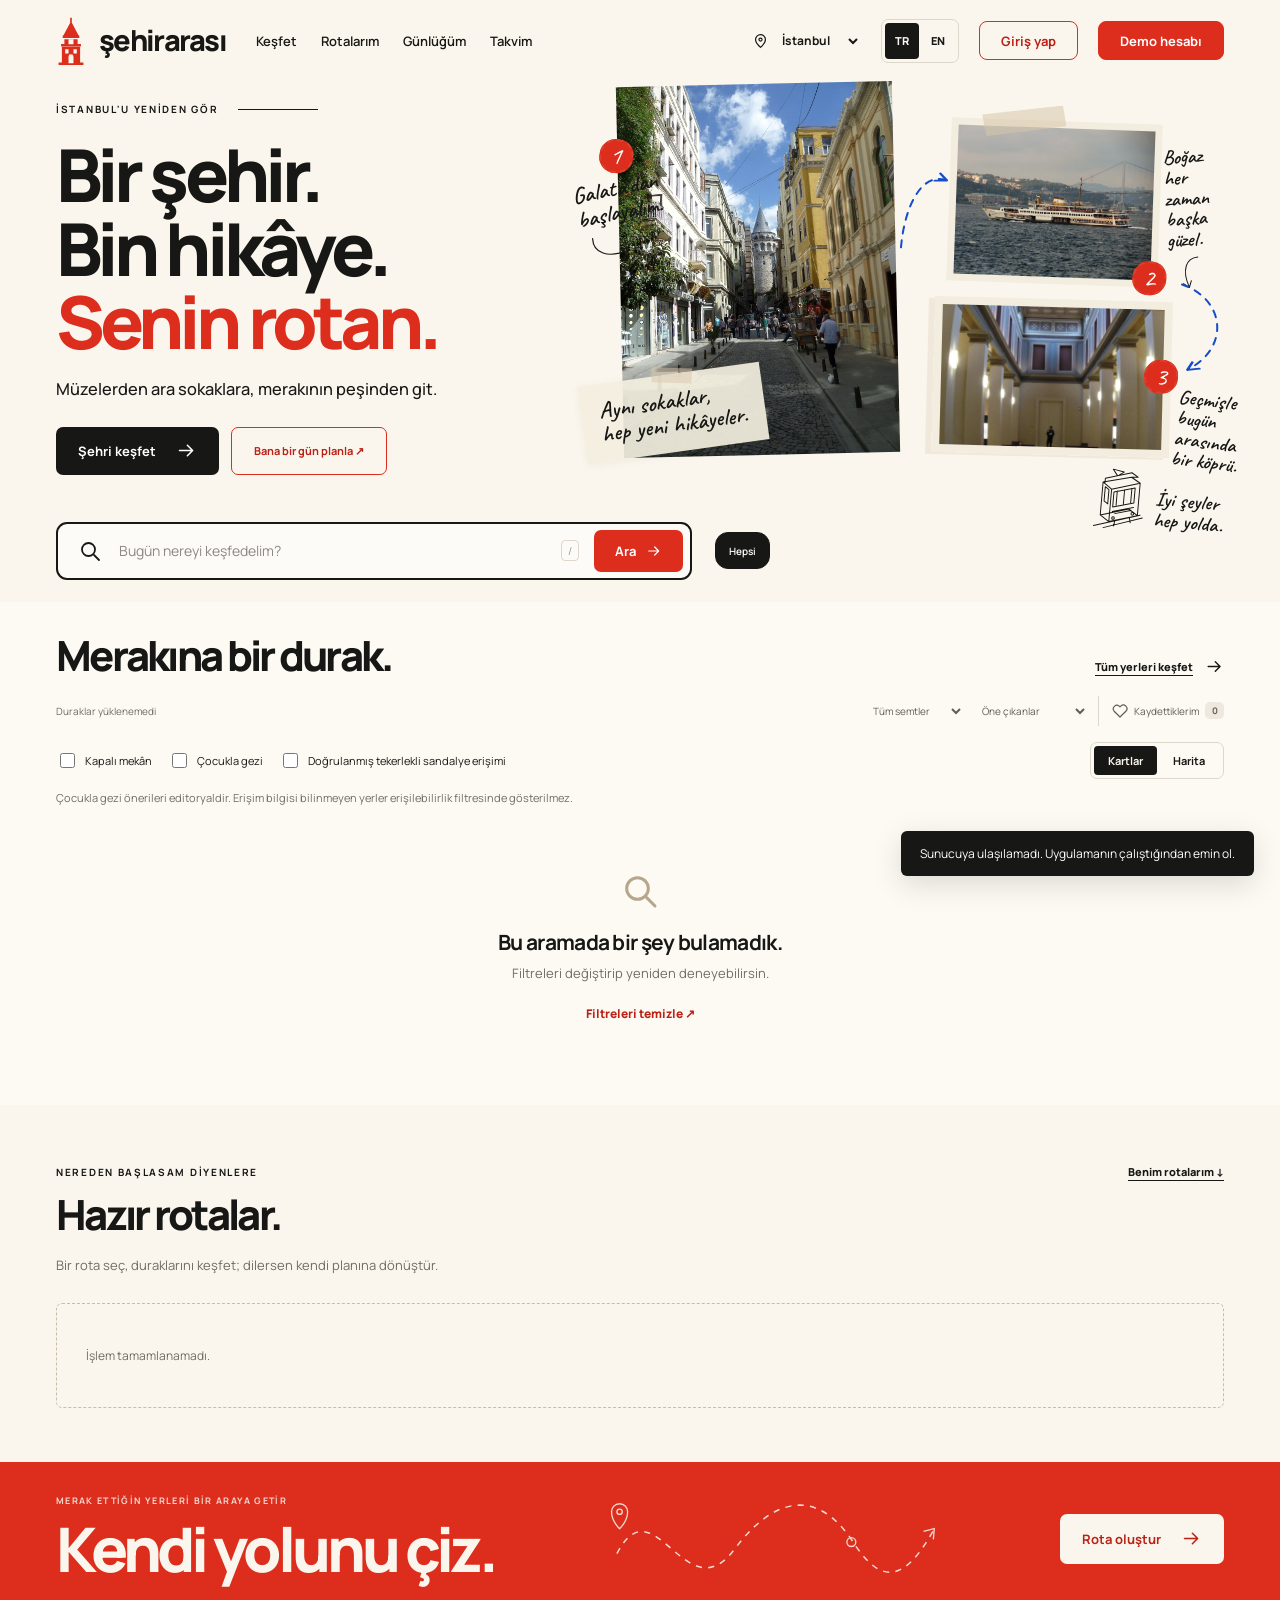
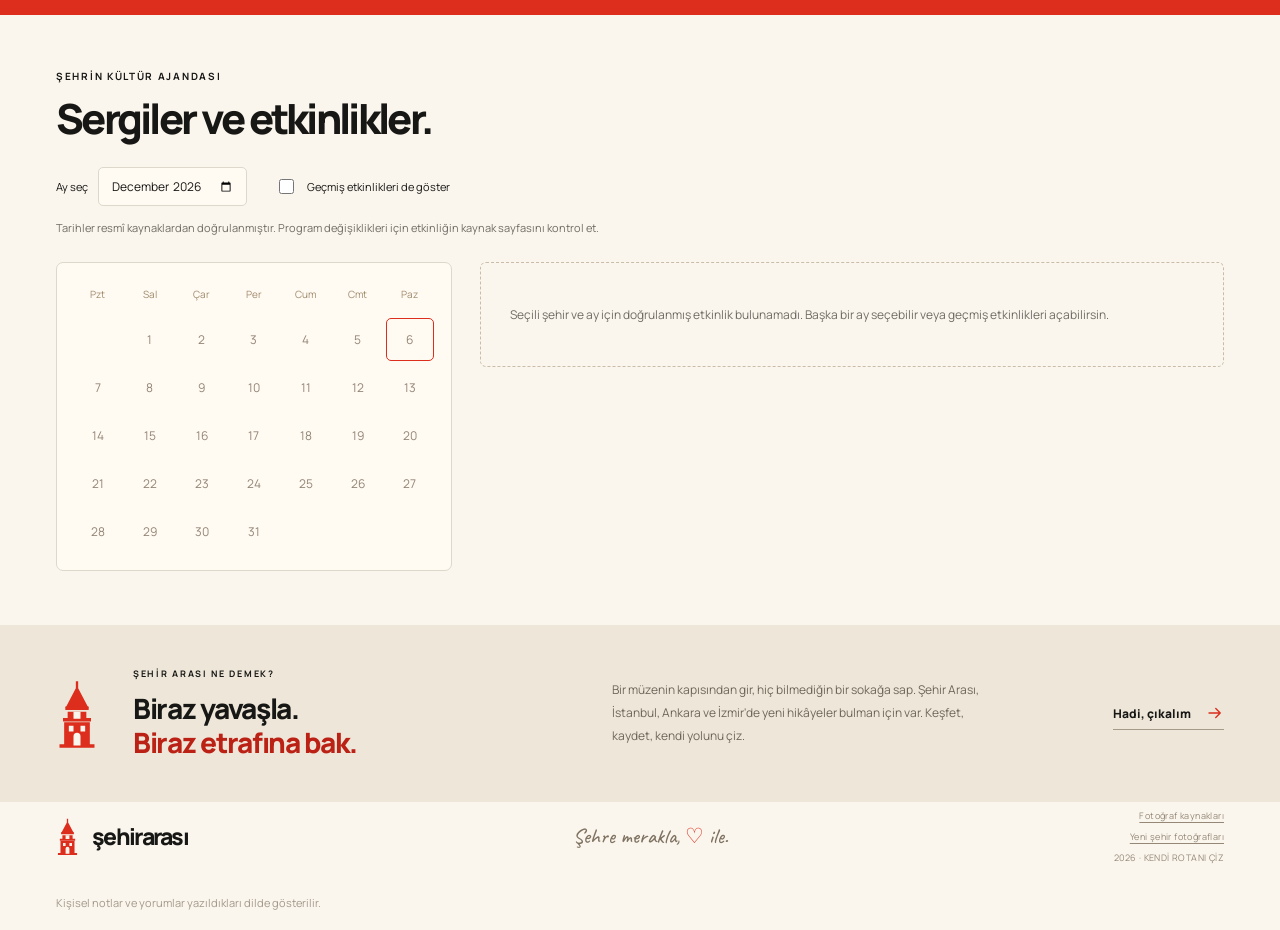
==== commit 1a34769a: "Add Turkish and English language support" ====
--- a/static/index.html
+++ b/static/index.html
@@ -9,21 +9,24 @@
     <link rel="preload" href="/static/photos/galata-sokak.jpg" as="image" />
     <link rel="preload" href="/static/fonts/Manrope.ttf" as="font" type="font/ttf" crossorigin />
     <link rel="stylesheet" href="/static/vendor/leaflet/leaflet.css" />
-    <script src="/static/personal-pages.js?v=personal-4"></script>
+    <script src="/static/i18n-data.js?v=languages-1"></script>
+    <script src="/static/i18n.js?v=languages-1"></script>
+    <script src="/static/personal-pages.js?v=languages-1"></script>
     <link rel="stylesheet" href="/static/app.css?v=auth-nav-1" />
     <link rel="stylesheet" href="/static/features.css?v=guide-2-2" />
     <link rel="stylesheet" href="/static/personal-pages.css?v=personal-4" />
     <link rel="stylesheet" href="/static/budget.css?v=budget-1" />
-    <script src="/static/budget.js?v=budget-1" defer></script>
+    <script src="/static/budget.js?v=languages-1" defer></script>
     <link rel="stylesheet" href="/static/day-planner.css?v=day-plan-1" />
-    <script src="/static/day-planner.js?v=day-plan-1" defer></script>
+    <script src="/static/day-planner.js?v=languages-1" defer></script>
     <link rel="stylesheet" href="/static/trip.css?v=trip-1" />
-    <script src="/static/trip.js?v=trip-1" defer></script>
+    <script src="/static/trip.js?v=languages-1" defer></script>
     <script src="/static/photos.js?v=kultur-3-1" defer></script>
     <script src="/static/city-photos.js?v=guide-2-1" defer></script>
     <script src="/static/vendor/leaflet/leaflet.js" defer></script>
-    <script src="/static/features.js?v=trip-1" defer></script>
-    <script src="/static/app.js?v=trip-1" defer></script>
+    <script src="/static/features.js?v=languages-1" defer></script>
+    <script src="/static/app.js?v=languages-1" defer></script>
+    <link rel="stylesheet" href="/static/i18n.css?v=languages-1" />
   </head>
   <body>
     <svg class="svg-library" xmlns="http://www.w3.org/2000/svg" aria-hidden="true">
@@ -36,269 +39,269 @@
         <symbol id="i-tram" viewBox="0 0 100 100"><g fill="none" stroke="currentColor" stroke-width="1.5" stroke-linecap="round" stroke-linejoin="round"><path d="m24 27 43-11 14 8-43 13-14-10v51l14 9 43-13V24M38 37v50m-14-9 43-13 14 9M27 28v-7l40-12 10 6-10 1M45 15l-7-9 17 3-7 5M47 85l-1 8m23-15 2 8M15 95l70-22M30 97l59-20M42 41l32-9v23l-32 9V41Zm-14-7 6 4v22l-6-4V34Zm19 5v22m11-25v22m11-25v22M42 71l32-9M46 74l24-7"/><circle cx="44" cy="81" r="2"/><circle cx="73" cy="72" r="2"/></g></symbol>
       </defs>
     </svg>
-    <a class="skip-link" href="/#places">Duraklara geç</a>
+    <a class="skip-link" href="/#places"><i18n-text data-i18n="Duraklara geç">Duraklara geç</i18n-text></a>
     <header class="site-header page-wrap">
-      <a class="brand" href="/" aria-label="Şehir Arası ana sayfa"><svg class="brand-tower" aria-hidden="true"><use href="#i-tower"/></svg><span>şehirarası</span></a>
-      <nav class="main-nav" aria-label="Ana menü"><a href="/#places">Keşfet</a><a href="/rotalarim">Rotalarım</a><a href="/gunlugum">Günlüğüm</a><a href="/#events">Takvim</a></nav>
-      <div class="header-actions"><label class="city-picker"><svg class="icon" aria-hidden="true"><use href="#i-pin"/></svg><span class="sr-only">Şehir seç</span><select id="citySelect"><option value="istanbul">İstanbul</option><option value="ankara">Ankara</option><option value="izmir">İzmir</option></select></label><button class="account-button" id="accountButton" type="button">Giriş yap</button><button class="account-button demo-account-button" id="demoLoginButton" type="button" aria-label="Demo hesabı" hidden><span class="demo-button-label">Demo hesabı</span><span class="demo-button-compact" aria-hidden="true">Demo</span></button></div>
+      <a class="brand" href="/" aria-label="Şehir Arası ana sayfa" data-i18n-aria-label="Şehir Arası ana sayfa"><svg class="brand-tower" aria-hidden="true"><use href="#i-tower"/></svg><span>şehirarası</span></a>
+      <nav class="main-nav" aria-label="Ana menü" data-i18n-aria-label="Ana menü"><a href="/#places"><i18n-text data-i18n="Keşfet">Keşfet</i18n-text></a><a href="/rotalarim"><i18n-text data-i18n="Rotalarım">Rotalarım</i18n-text></a><a href="/gunlugum"><i18n-text data-i18n="Günlüğüm">Günlüğüm</i18n-text></a><a href="/#events"><i18n-text data-i18n="Takvim">Takvim</i18n-text></a></nav>
+      <div class="header-actions"><label class="city-picker"><svg class="icon" aria-hidden="true"><use href="#i-pin"/></svg><span class="sr-only"><i18n-text data-i18n="Şehir seç">Şehir seç</i18n-text></span><select id="citySelect"><option value="istanbul" data-i18n="İstanbul">İstanbul</option><option value="ankara">Ankara</option><option value="izmir" data-i18n="İzmir">İzmir</option></select></label><div class="language-switch" role="group" aria-label="Dil seç" data-i18n-aria-label="Dil seç"><button type="button" data-language="tr" lang="tr" aria-label="Türkçe" aria-pressed="true">TR</button><button type="button" data-language="en" lang="en" aria-label="English" aria-pressed="false">EN</button></div><button class="account-button" id="accountButton" type="button"><i18n-text data-i18n="Giriş yap">Giriş yap</i18n-text></button><button class="account-button demo-account-button" id="demoLoginButton" type="button" aria-label="Demo hesabı" hidden data-i18n-aria-label="Demo hesabı"><span class="demo-button-label"><i18n-text data-i18n="Demo hesabı">Demo hesabı</i18n-text></span><span class="demo-button-compact" aria-hidden="true">Demo</span></button></div>
     </header>
 
     <main id="top">
-      <div class="personal-loading page-wrap" role="status"><span class="loading-line"></span><p>Şehir defterin açılıyor…</p></div>
+      <div class="personal-loading page-wrap" role="status"><span class="loading-line"></span><p><i18n-text data-i18n="Şehir defterin açılıyor…">Şehir defterin açılıyor…</i18n-text></p></div>
       <section class="personal-guest page-wrap" id="personalGuest" aria-labelledby="personalGuestTitle">
-        <div class="guest-notebook" aria-hidden="true"><span class="guest-book-label">şehirarası<br /><b>GEZİ DEFTERİ</b></span><span class="handnote">Her güzel gün<br />bir sayfa olsun.</span></div>
-        <div><p class="eyebrow">HİKÂYEN BURADA BAŞLASIN</p><h1 id="personalGuestTitle">Defterin<br /><em>seni bekliyor.</em></h1><p>Favori durakların, gezi planların ve yalnızca sana ait notların. Kendi şehir defterini açmak için hesabına giriş yap.</p><button class="button button-dark" data-feature-login type="button">Defterimi aç <span aria-hidden="true">↗</span></button><a class="guest-explore" href="/#places">Önce şehre göz at</a></div>
+        <div class="guest-notebook" aria-hidden="true"><span class="guest-book-label">şehirarası<br /><b><i18n-text data-i18n="GEZİ DEFTERİ">GEZİ DEFTERİ</i18n-text></b></span><span class="handnote"><i18n-text data-i18n="Her güzel gün">Her güzel gün</i18n-text><br /><i18n-text data-i18n="bir sayfa olsun.">bir sayfa olsun.</i18n-text></span></div>
+        <div><p class="eyebrow"><i18n-text data-i18n="HİKÂYEN BURADA BAŞLASIN">HİKÂYEN BURADA BAŞLASIN</i18n-text></p><h1 id="personalGuestTitle"><i18n-text data-i18n="Defterin">Defterin</i18n-text><br /><em><i18n-text data-i18n="seni bekliyor.">seni bekliyor.</i18n-text></em></h1><p><i18n-text data-i18n="Favori durakların, gezi planların ve yalnızca sana ait notların. Kendi şehir defterini açmak için hesabına giriş yap.">Favori durakların, gezi planların ve yalnızca sana ait notların. Kendi şehir defterini açmak için hesabına giriş yap.</i18n-text></p><button class="button button-dark" data-feature-login type="button"><i18n-text data-i18n="Defterimi aç">Defterimi aç </i18n-text><span aria-hidden="true">↗</span></button><a class="guest-explore" href="/#places"><i18n-text data-i18n="Önce şehre göz at">Önce şehre göz at</i18n-text></a></div>
       </section>
       <section class="personal-hero routes-page-hero page-wrap personal-auth-content" id="routesPageHero" aria-labelledby="routesPageTitle">
-        <div class="personal-hero-copy"><p class="eyebrow"><span class="chapter-number">02</span> KENDİ YOLUNU ÇİZ</p><h1 id="routesPageTitle">Bir sonraki<br /><em>güzel gün.</em></h1><p class="personal-lead">Sevdiğin durakları bir araya getir.<br />Şehrin ritmini, kendi adımlarınla bul.</p><button class="button button-coral" id="personalNewRouteButton" type="button">Yeni bir rota çiz <svg class="icon" aria-hidden="true"><use href="#i-arrow"/></svg></button><button class="text-button day-plan-routes-launch" type="button" data-open-day-planner>Bana bir gün planla ↗</button><div class="hero-mini-stats"><span><strong id="routeSummaryCount">0</strong> kaydedilmiş rota</span><span><strong id="routeSummaryStops">0</strong> farklı durak</span></div></div>
-        <div class="route-sketch" aria-hidden="true"><span class="sketch-caption">PLANLAR KÜÇÜK, HİKÂYELER BÜYÜK.</span><svg class="sketch-line" viewBox="0 0 520 330" fill="none"><path d="M45 260C10 90 190 290 205 140S420 25 460 150S350 345 250 270" stroke="currentColor" stroke-width="2" stroke-dasharray="7 7"/><g fill="#dc2d1d" stroke="#faf6ed" stroke-width="5"><circle cx="45" cy="260" r="19"/><circle cx="205" cy="140" r="19"/><circle cx="250" cy="270" r="19"/></g><g fill="#fff" font-family="Manrope, sans-serif" font-size="13" text-anchor="middle"><text x="45" y="265">1</text><text x="205" y="145">2</text><text x="250" y="275">3</text></g></svg><figure class="sketch-photo"><img src="/static/photos/bogaz-vapuru.jpg" alt="" /><figcaption class="handnote">Yolun sonu,<br />yeni bir başlangıç.</figcaption></figure><span class="handnote sketch-handnote">Bir sokak daha<br />yürüyelim mi?</span><span class="route-stamp">ŞEHİR ARASI<br /><b>YOLA ÇIK</b><br />♡</span></div>
+        <div class="personal-hero-copy"><p class="eyebrow"><span class="chapter-number">02</span><i18n-text data-i18n="KENDİ YOLUNU ÇİZ"> KENDİ YOLUNU ÇİZ</i18n-text></p><h1 id="routesPageTitle"><i18n-text data-i18n="Bir sonraki">Bir sonraki</i18n-text><br /><em><i18n-text data-i18n="güzel gün.">güzel gün.</i18n-text></em></h1><p class="personal-lead"><i18n-text data-i18n="Sevdiğin durakları bir araya getir.">Sevdiğin durakları bir araya getir.</i18n-text><br /><i18n-text data-i18n="Şehrin ritmini, kendi adımlarınla bul.">Şehrin ritmini, kendi adımlarınla bul.</i18n-text></p><button class="button button-coral" id="personalNewRouteButton" type="button"><i18n-text data-i18n="Yeni bir rota çiz">Yeni bir rota çiz </i18n-text><svg class="icon" aria-hidden="true"><use href="#i-arrow"/></svg></button><button class="text-button day-plan-routes-launch" type="button" data-open-day-planner><i18n-text data-i18n="Bana bir gün planla ↗">Bana bir gün planla ↗</i18n-text></button><div class="hero-mini-stats"><span><strong id="routeSummaryCount">0</strong><i18n-text data-i18n="kaydedilmiş rota"> kaydedilmiş rota</i18n-text></span><span><strong id="routeSummaryStops">0</strong><i18n-text data-i18n="farklı durak"> farklı durak</i18n-text></span></div></div>
+        <div class="route-sketch" aria-hidden="true"><span class="sketch-caption"><i18n-text data-i18n="PLANLAR KÜÇÜK, HİKÂYELER BÜYÜK.">PLANLAR KÜÇÜK, HİKÂYELER BÜYÜK.</i18n-text></span><svg class="sketch-line" viewBox="0 0 520 330" fill="none"><path d="M45 260C10 90 190 290 205 140S420 25 460 150S350 345 250 270" stroke="currentColor" stroke-width="2" stroke-dasharray="7 7"/><g fill="#dc2d1d" stroke="#faf6ed" stroke-width="5"><circle cx="45" cy="260" r="19"/><circle cx="205" cy="140" r="19"/><circle cx="250" cy="270" r="19"/></g><g fill="#fff" font-family="Manrope, sans-serif" font-size="13" text-anchor="middle"><text x="45" y="265">1</text><text x="205" y="145">2</text><text x="250" y="275">3</text></g></svg><figure class="sketch-photo"><img src="/static/photos/bogaz-vapuru.jpg" alt="" /><figcaption class="handnote"><i18n-text data-i18n="Yolun sonu,">Yolun sonu,</i18n-text><br /><i18n-text data-i18n="yeni bir başlangıç.">yeni bir başlangıç.</i18n-text></figcaption></figure><span class="handnote sketch-handnote"><i18n-text data-i18n="Bir sokak daha">Bir sokak daha</i18n-text><br /><i18n-text data-i18n="yürüyelim mi?">yürüyelim mi?</i18n-text></span><span class="route-stamp">ŞEHİR ARASI<br /><b><i18n-text data-i18n="YOLA ÇIK">YOLA ÇIK</i18n-text></b><br />♡</span></div>
       </section>
       <section class="personal-hero journal-page-hero page-wrap personal-auth-content" id="journalPageHero" aria-labelledby="journalPageTitle">
-        <div class="personal-hero-copy"><p class="eyebrow"><span class="chapter-number">03</span> GÜZEL GÜNLER BİRİKSİN</p><h1 id="journalPageTitle">Bazı günler<br /><em>unutulmasın.</em></h1><p class="personal-lead">Bir müze, bir sokak, bir küçük mola.<br />Şehirde bıraktığın izleri burada sakla.</p><button class="button button-dark" id="journalAddButton" type="button">Yeni bir anı ekle <span aria-hidden="true">+</span></button><div class="hero-mini-stats"><span><strong id="journalSummaryCount">0</strong> ziyaret</span><span><strong id="journalSummaryCities">0</strong> şehir</span><span class="journal-private"><span aria-hidden="true">◇</span> Yalnızca sana ait</span></div></div>
-        <div class="journal-moodboard" aria-hidden="true"><div class="journal-paper"><span class="paper-date" id="journalToday"></span><span class="handnote">Şehri gezdim.<br />Biraz da kendimi.</span><span class="paper-signature">— güzel bir günden kalanlar</span></div><figure class="journal-polaroid"><img src="/static/photos/galata-sokak.jpg" alt="" /><figcaption class="handnote">Hep yeni hikâyeler.</figcaption></figure><span class="journal-sticker">BİLETİNİ SAKLA.<br />HİKÂYENİ DE.</span><svg class="journal-doodle" viewBox="0 0 100 60" fill="none"><path d="M8 12C18 55 58 48 89 19m-18 4 18-4-5 17" stroke="currentColor" stroke-width="2" stroke-linecap="round" stroke-linejoin="round"/></svg></div>
+        <div class="personal-hero-copy"><p class="eyebrow"><span class="chapter-number">03</span><i18n-text data-i18n="GÜZEL GÜNLER BİRİKSİN"> GÜZEL GÜNLER BİRİKSİN</i18n-text></p><h1 id="journalPageTitle"><i18n-text data-i18n="Bazı günler">Bazı günler</i18n-text><br /><em><i18n-text data-i18n="unutulmasın.">unutulmasın.</i18n-text></em></h1><p class="personal-lead"><i18n-text data-i18n="Bir müze, bir sokak, bir küçük mola.">Bir müze, bir sokak, bir küçük mola.</i18n-text><br /><i18n-text data-i18n="Şehirde bıraktığın izleri burada sakla.">Şehirde bıraktığın izleri burada sakla.</i18n-text></p><button class="button button-dark" id="journalAddButton" type="button"><i18n-text data-i18n="Yeni bir anı ekle">Yeni bir anı ekle </i18n-text><span aria-hidden="true">+</span></button><div class="hero-mini-stats"><span><strong id="journalSummaryCount">0</strong><i18n-text data-i18n="ziyaret"> ziyaret</i18n-text></span><span><strong id="journalSummaryCities">0</strong><i18n-text data-i18n="şehir"> şehir</i18n-text></span><span class="journal-private"><span aria-hidden="true">◇</span><i18n-text data-i18n="Yalnızca sana ait"> Yalnızca sana ait</i18n-text></span></div></div>
+        <div class="journal-moodboard" aria-hidden="true"><div class="journal-paper"><span class="paper-date" id="journalToday"></span><span class="handnote"><i18n-text data-i18n="Şehri gezdim.">Şehri gezdim.</i18n-text><br /><i18n-text data-i18n="Biraz da kendimi.">Biraz da kendimi.</i18n-text></span><span class="paper-signature"><i18n-text data-i18n="— güzel bir günden kalanlar">— güzel bir günden kalanlar</i18n-text></span></div><figure class="journal-polaroid"><img src="/static/photos/galata-sokak.jpg" alt="" /><figcaption class="handnote"><i18n-text data-i18n="Hep yeni hikâyeler.">Hep yeni hikâyeler.</i18n-text></figcaption></figure><span class="journal-sticker"><i18n-text data-i18n="BİLETİNİ SAKLA.">BİLETİNİ SAKLA.</i18n-text><br /><i18n-text data-i18n="HİKÂYENİ DE.">HİKÂYENİ DE.</i18n-text></span><svg class="journal-doodle" viewBox="0 0 100 60" fill="none"><path d="M8 12C18 55 58 48 89 19m-18 4 18-4-5 17" stroke="currentColor" stroke-width="2" stroke-linecap="round" stroke-linejoin="round"/></svg></div>
       </section>
       <section class="hero page-wrap" aria-labelledby="hero-title">
         <div class="hero-copy">
-          <p class="eyebrow"><span id="heroCityEyebrow">İSTANBUL'U YENİDEN GÖR</span> <span class="eyebrow-line"></span></p>
-          <h1 id="hero-title">Bir şehir.<br />Bin hikâye.<br /><em>Senin rotan.</em></h1>
-          <p class="hero-intro">Müzelerden ara sokaklara, merakının peşinden git.</p>
-          <div class="hero-actions"><a class="button button-dark" href="/#places">Şehri keşfet <svg class="icon" aria-hidden="true"><use href="#i-arrow"/></svg></a><button class="button button-paper day-plan-launch" type="button" data-open-day-planner>Bana bir gün planla ↗</button></div>
-        </div>
-        <div class="hero-collage" aria-label="İstanbul'dan bir gezi defteri">
-          <figure class="collage-photo photo-galata"><img src="/static/photos/galata-sokak.jpg" alt="Tarihî binaların arasından Galata Kulesi'ne uzanan sokak" width="960" height="1280" fetchpriority="high" /><span class="photo-number" aria-hidden="true">1</span><figcaption class="handnote galata-note">Galata'dan<br />başlayalım.<svg class="note-arrow" viewBox="0 0 70 50" fill="none" aria-hidden="true"><path d="M8 8C5 29 24 42 58 35M47 29L58 35L49 44" stroke="currentColor" stroke-width="1.8" stroke-linecap="round" stroke-linejoin="round"/></svg></figcaption></figure>
-          <figure class="collage-photo photo-ferry"><img src="/static/photos/bogaz-vapuru.jpg" alt="Boğaz'da ilerleyen İstanbul vapuru" width="960" height="711" /><span class="photo-number" aria-hidden="true">2</span><figcaption class="handnote ferry-note">Boğaz<br />her zaman<br />başka güzel.<svg class="note-arrow" viewBox="0 0 70 50" fill="none" aria-hidden="true"><path d="M8 8C5 29 24 42 58 35M47 29L58 35L49 44" stroke="currentColor" stroke-width="1.8" stroke-linecap="round" stroke-linejoin="round"/></svg></figcaption></figure>
-          <figure class="collage-photo photo-museum"><img src="/static/photos/arkeoloji-salonu.jpg" alt="İstanbul Arkeoloji Müzeleri'nde sütunlarla çevrili tarihî bir salon" width="960" height="1201" /><span class="photo-number" aria-hidden="true">3</span><figcaption class="handnote museum-note">Geçmişle<br />bugün arasında<br />bir köprü.</figcaption></figure>
+          <p class="eyebrow"><span id="heroCityEyebrow"><i18n-text data-i18n="İSTANBUL&#x27;U YENİDEN GÖR">İSTANBUL'U YENİDEN GÖR</i18n-text></span> <span class="eyebrow-line"></span></p>
+          <h1 id="hero-title"><i18n-text data-i18n="Bir şehir.">Bir şehir.</i18n-text><br /><i18n-text data-i18n="Bin hikâye.">Bin hikâye.</i18n-text><br /><em><i18n-text data-i18n="Senin rotan.">Senin rotan.</i18n-text></em></h1>
+          <p class="hero-intro"><i18n-text data-i18n="Müzelerden ara sokaklara, merakının peşinden git.">Müzelerden ara sokaklara, merakının peşinden git.</i18n-text></p>
+          <div class="hero-actions"><a class="button button-dark" href="/#places"><i18n-text data-i18n="Şehri keşfet">Şehri keşfet </i18n-text><svg class="icon" aria-hidden="true"><use href="#i-arrow"/></svg></a><button class="button button-paper day-plan-launch" type="button" data-open-day-planner><i18n-text data-i18n="Bana bir gün planla ↗">Bana bir gün planla ↗</i18n-text></button></div>
+        </div>
+        <div class="hero-collage" aria-label="İstanbul'dan bir gezi defteri" data-i18n-aria-label="İstanbul&#x27;dan bir gezi defteri">
+          <figure class="collage-photo photo-galata"><img src="/static/photos/galata-sokak.jpg" alt="Tarihî binaların arasından Galata Kulesi'ne uzanan sokak" width="960" height="1280" fetchpriority="high" data-i18n-alt="Tarihî binaların arasından Galata Kulesi&#x27;ne uzanan sokak" /><span class="photo-number" aria-hidden="true">1</span><figcaption class="handnote galata-note"><i18n-text data-i18n="Galata&#x27;dan">Galata'dan</i18n-text><br /><i18n-text data-i18n="başlayalım.">başlayalım.</i18n-text><svg class="note-arrow" viewBox="0 0 70 50" fill="none" aria-hidden="true"><path d="M8 8C5 29 24 42 58 35M47 29L58 35L49 44" stroke="currentColor" stroke-width="1.8" stroke-linecap="round" stroke-linejoin="round"/></svg></figcaption></figure>
+          <figure class="collage-photo photo-ferry"><img src="/static/photos/bogaz-vapuru.jpg" alt="Boğaz'da ilerleyen İstanbul vapuru" width="960" height="711" data-i18n-alt="Boğaz&#x27;da ilerleyen İstanbul vapuru" /><span class="photo-number" aria-hidden="true">2</span><figcaption class="handnote ferry-note"><i18n-text data-i18n="Boğaz">Boğaz</i18n-text><br /><i18n-text data-i18n="her zaman">her zaman</i18n-text><br /><i18n-text data-i18n="başka güzel.">başka güzel.</i18n-text><svg class="note-arrow" viewBox="0 0 70 50" fill="none" aria-hidden="true"><path d="M8 8C5 29 24 42 58 35M47 29L58 35L49 44" stroke="currentColor" stroke-width="1.8" stroke-linecap="round" stroke-linejoin="round"/></svg></figcaption></figure>
+          <figure class="collage-photo photo-museum"><img src="/static/photos/arkeoloji-salonu.jpg" alt="İstanbul Arkeoloji Müzeleri'nde sütunlarla çevrili tarihî bir salon" width="960" height="1201" data-i18n-alt="İstanbul Arkeoloji Müzeleri&#x27;nde sütunlarla çevrili tarihî bir salon" /><span class="photo-number" aria-hidden="true">3</span><figcaption class="handnote museum-note"><i18n-text data-i18n="Geçmişle">Geçmişle</i18n-text><br /><i18n-text data-i18n="bugün arasında">bugün arasında</i18n-text><br /><i18n-text data-i18n="bir köprü.">bir köprü.</i18n-text></figcaption></figure>
           <svg class="collage-route" viewBox="0 0 1000 1000" preserveAspectRatio="none" fill="none" aria-hidden="true">
             <defs><marker id="collage-arrow-tip" markerUnits="userSpaceOnUse" markerWidth="32" markerHeight="32" viewBox="0 0 32 32" refX="27" refY="16" orient="auto"><path d="M7 5L27 16L7 27" stroke="currentColor" stroke-width="2" stroke-linecap="round" stroke-linejoin="round" vector-effect="non-scaling-stroke"/></marker></defs>
             <path d="M520 370C526 265 557 164 605 190" marker-end="url(#collage-arrow-tip)" stroke="currentColor" stroke-width="2" stroke-dasharray="7 7" stroke-linecap="round" vector-effect="non-scaling-stroke"/>
             <path d="M1040 470C1120 510 1130 640 1050 700" marker-end="url(#collage-arrow-tip)" stroke="currentColor" stroke-width="2" stroke-dasharray="7 7" stroke-linecap="round" vector-effect="non-scaling-stroke"/>
           </svg>
-          <span class="paper-note handnote">Aynı sokaklar,<br />hep yeni hikâyeler.</span>
-        </div>
-      </section>
-
-      <section class="explore-tools page-wrap" aria-label="Durak ara ve filtrele">
+          <span class="paper-note handnote"><i18n-text data-i18n="Aynı sokaklar,">Aynı sokaklar,</i18n-text><br /><i18n-text data-i18n="hep yeni hikâyeler.">hep yeni hikâyeler.</i18n-text></span>
+        </div>
+      </section>
+
+      <section class="explore-tools page-wrap" aria-label="Durak ara ve filtrele" data-i18n-aria-label="Durak ara ve filtrele">
         <form class="search-bar" id="searchForm" role="search">
           <svg class="icon search-icon" aria-hidden="true"><use href="#i-search"/></svg>
-          <label class="sr-only" for="searchInput">Durak veya semt ara</label><input id="searchInput" type="search" placeholder="Bugün nereyi keşfedelim?" autocomplete="off" /><kbd>/</kbd>
-          <button class="button button-coral search-submit" type="submit">Ara <svg class="icon" aria-hidden="true"><use href="#i-arrow"/></svg></button>
+          <label class="sr-only" for="searchInput"><i18n-text data-i18n="Durak veya semt ara">Durak veya semt ara</i18n-text></label><input id="searchInput" type="search" placeholder="Bugün nereyi keşfedelim?" autocomplete="off" data-i18n-placeholder="Bugün nereyi keşfedelim?" /><kbd>/</kbd>
+          <button class="button button-coral search-submit" type="submit"><i18n-text data-i18n="Ara">Ara </i18n-text><svg class="icon" aria-hidden="true"><use href="#i-arrow"/></svg></button>
         </form>
-        <div class="category-chips" id="categoryChips" aria-label="Kategoriye göre filtrele"><button class="chip is-active" data-category="" type="button" aria-pressed="true">Hepsi</button></div>
-        <div class="tools-doodle" aria-hidden="true"><svg><use href="#i-tram"/></svg><span class="handnote">İyi şeyler<br />hep yolda.</span></div>
+        <div class="category-chips" id="categoryChips" aria-label="Kategoriye göre filtrele" data-i18n-aria-label="Kategoriye göre filtrele"><button class="chip is-active" data-category="" type="button" aria-pressed="true"><i18n-text data-i18n="Hepsi">Hepsi</i18n-text></button></div>
+        <div class="tools-doodle" aria-hidden="true"><svg><use href="#i-tram"/></svg><span class="handnote"><i18n-text data-i18n="İyi şeyler">İyi şeyler</i18n-text><br /><i18n-text data-i18n="hep yolda.">hep yolda.</i18n-text></span></div>
       </section>
 
       <section class="discovery" id="places" aria-labelledby="places-title">
         <div class="page-wrap">
-          <div class="section-heading"><h2 id="places-title">Merakına bir durak.</h2><button class="text-link" id="showAllPlaces" type="button" aria-expanded="false" aria-controls="placeGrid">Tüm yerleri keşfet <svg class="icon" aria-hidden="true"><use href="#i-arrow"/></svg></button></div>
-          <div class="discovery-toolbar"><p id="resultCount" aria-live="polite">Duraklar yükleniyor…</p><div class="select-filters">
-            <label class="select-wrap"><span class="sr-only">Semt seç</span><select id="districtSelect"><option value="">Tüm semtler</option></select></label>
-            <label class="select-wrap"><span class="sr-only">Sıralama seç</span><select id="sortSelect"><option value="popular">Öne çıkanlar</option><option value="rating">En yüksek puan</option><option value="az">A'dan Z'ye</option></select></label>
-            <button class="favorites-toggle" id="favoritesToggle" type="button" aria-pressed="false"><svg class="icon" aria-hidden="true"><use href="#i-heart"/></svg> Kaydettiklerim <b id="favoriteCount">0</b></button>
+          <div class="section-heading"><h2 id="places-title"><i18n-text data-i18n="Merakına bir durak.">Merakına bir durak.</i18n-text></h2><button class="text-link" id="showAllPlaces" type="button" aria-expanded="false" aria-controls="placeGrid"><i18n-text data-i18n="Tüm yerleri keşfet">Tüm yerleri keşfet </i18n-text><svg class="icon" aria-hidden="true"><use href="#i-arrow"/></svg></button></div>
+          <div class="discovery-toolbar"><p id="resultCount" aria-live="polite"><i18n-text data-i18n="Duraklar yükleniyor…">Duraklar yükleniyor…</i18n-text></p><div class="select-filters">
+            <label class="select-wrap"><span class="sr-only"><i18n-text data-i18n="Semt seç">Semt seç</i18n-text></span><select id="districtSelect"><option value="" data-i18n="Tüm semtler">Tüm semtler</option></select></label>
+            <label class="select-wrap"><span class="sr-only"><i18n-text data-i18n="Sıralama seç">Sıralama seç</i18n-text></span><select id="sortSelect"><option value="popular" data-i18n="Öne çıkanlar">Öne çıkanlar</option><option value="rating" data-i18n="En yüksek puan">En yüksek puan</option><option value="az" data-i18n="A&#x27;dan Z&#x27;ye">A'dan Z'ye</option></select></label>
+            <button class="favorites-toggle" id="favoritesToggle" type="button" aria-pressed="false"><svg class="icon" aria-hidden="true"><use href="#i-heart"/></svg><i18n-text data-i18n="Kaydettiklerim"> Kaydettiklerim </i18n-text><b id="favoriteCount">0</b></button>
           </div></div>
-          <div class="exploration-options"><fieldset class="trip-filters"><legend class="sr-only">Gezi tercihlerine göre filtrele</legend><label><input id="indoorFilter" type="checkbox" /> Kapalı mekân</label><label><input id="familyFilter" type="checkbox" /> Çocukla gezi</label><label><input id="accessibleFilter" type="checkbox" /> Doğrulanmış tekerlekli sandalye erişimi</label></fieldset><div class="view-switch" aria-label="Görünüm"><button id="listViewButton" type="button" aria-pressed="true">Kartlar</button><button id="mapViewButton" type="button" aria-pressed="false">Harita</button></div></div>
-          <p class="filter-explainer">Çocukla gezi önerileri editoryaldir. Erişim bilgisi bilinmeyen yerler erişilebilirlik filtresinde gösterilmez.</p>
-          <div id="mapView" class="map-layout" hidden><div><div id="discoveryMap" class="discovery-map" role="region" aria-label="Durakların haritası"></div><p id="mapStatus" class="small-note" aria-live="polite">Bir noktaya dokun, yeni bir durak keşfet.</p></div><aside id="mapPlaceCard" class="map-place-card"><p>Haritadaki bir durağı seç.</p></aside></div>
+          <div class="exploration-options"><fieldset class="trip-filters"><legend class="sr-only"><i18n-text data-i18n="Gezi tercihlerine göre filtrele">Gezi tercihlerine göre filtrele</i18n-text></legend><label><input id="indoorFilter" type="checkbox" /><i18n-text data-i18n="Kapalı mekân"> Kapalı mekân</i18n-text></label><label><input id="familyFilter" type="checkbox" /><i18n-text data-i18n="Çocukla gezi"> Çocukla gezi</i18n-text></label><label><input id="accessibleFilter" type="checkbox" /><i18n-text data-i18n="Doğrulanmış tekerlekli sandalye erişimi"> Doğrulanmış tekerlekli sandalye erişimi</i18n-text></label></fieldset><div class="view-switch" aria-label="Görünüm" data-i18n-aria-label="Görünüm"><button id="listViewButton" type="button" aria-pressed="true"><i18n-text data-i18n="Kartlar">Kartlar</i18n-text></button><button id="mapViewButton" type="button" aria-pressed="false"><i18n-text data-i18n="Harita">Harita</i18n-text></button></div></div>
+          <p class="filter-explainer"><i18n-text data-i18n="Çocukla gezi önerileri editoryaldir. Erişim bilgisi bilinmeyen yerler erişilebilirlik filtresinde gösterilmez.">Çocukla gezi önerileri editoryaldir. Erişim bilgisi bilinmeyen yerler erişilebilirlik filtresinde gösterilmez.</i18n-text></p>
+          <div id="mapView" class="map-layout" hidden><div><div id="discoveryMap" class="discovery-map" role="region" aria-label="Durakların haritası" data-i18n-aria-label="Durakların haritası"></div><p id="mapStatus" class="small-note" aria-live="polite"><i18n-text data-i18n="Bir noktaya dokun, yeni bir durak keşfet.">Bir noktaya dokun, yeni bir durak keşfet.</i18n-text></p></div><aside id="mapPlaceCard" class="map-place-card"><p><i18n-text data-i18n="Haritadaki bir durağı seç.">Haritadaki bir durağı seç.</i18n-text></p></aside></div>
           <div class="place-grid" id="placeGrid" aria-live="polite" aria-busy="true"></div>
-          <div class="empty-state" id="emptyState" hidden><svg class="icon" aria-hidden="true"><use href="#i-search"/></svg><h3>Bu aramada bir şey bulamadık.</h3><p>Filtreleri değiştirip yeniden deneyebilirsin.</p><button class="text-button" id="clearFilters" type="button">Filtreleri temizle <span aria-hidden="true">↗</span></button></div>
+          <div class="empty-state" id="emptyState" hidden><svg class="icon" aria-hidden="true"><use href="#i-search"/></svg><h3><i18n-text data-i18n="Bu aramada bir şey bulamadık.">Bu aramada bir şey bulamadık.</i18n-text></h3><p><i18n-text data-i18n="Filtreleri değiştirip yeniden deneyebilirsin.">Filtreleri değiştirip yeniden deneyebilirsin.</i18n-text></p><button class="text-button" id="clearFilters" type="button"><i18n-text data-i18n="Filtreleri temizle">Filtreleri temizle </i18n-text><span aria-hidden="true">↗</span></button></div>
         </div>
       </section>
 
       <section class="profile-section page-wrap personal-auth-content" id="profile" aria-labelledby="profileTitle" hidden>
         <div class="profile-heading">
-          <div class="account-intro"><p class="eyebrow"><span class="chapter-number">01</span> <span id="profileGreeting">SENİN ŞEHİR DEFTERİN</span></p><h1 id="profileTitle">Yeni hikâyelere<br /><em>yer aç.</em></h1><p class="personal-lead">Aklında kalan yerler, yola çıkacak planlar,<br />bir gün dönüp gülümseyeceğin notlar.</p></div>
-          <aside class="account-identity"><span class="identity-label">ŞEHİR ARASI · GEZGİN KARTI</span><div class="identity-main"><span class="account-avatar" id="accountInitials" aria-hidden="true">G</span><div><h2 id="accountName">Gezgin</h2><p id="accountEmail"></p><span class="identity-role" id="accountRole">Meraklı bir gezgin</span></div></div><div class="identity-bottom"><span class="handnote">Şehre merakla.</span><button class="text-button" id="logoutButton" type="button">Çıkış yap ↗</button></div><span class="identity-corner" aria-hidden="true">♡</span></aside>
-        </div>
-        <div class="profile-stats" aria-label="Hesap özeti">
-          <a href="#profileFavorites"><span class="stat-icon" aria-hidden="true">♡</span><div><strong id="profileFavoriteCount">0</strong><span>Bir gün gideceğim dediğin durak</span></div><span class="stat-arrow" aria-hidden="true">↘</span></a>
-          <a href="/rotalarim"><span class="stat-icon" aria-hidden="true">↝</span><div><strong id="profileRouteCount">0</strong><span>Sana ait gezi rotası</span></div><span class="stat-arrow" aria-hidden="true">↗</span></a>
-          <a href="/gunlugum"><span class="stat-icon" aria-hidden="true">✎</span><div><strong id="profileVisitCount">0</strong><span>Defterine düşen güzel anı</span></div><span class="stat-arrow" aria-hidden="true">↗</span></a>
+          <div class="account-intro"><p class="eyebrow"><span class="chapter-number">01</span> <span id="profileGreeting"><i18n-text data-i18n="SENİN ŞEHİR DEFTERİN">SENİN ŞEHİR DEFTERİN</i18n-text></span></p><h1 id="profileTitle"><i18n-text data-i18n="Yeni hikâyelere">Yeni hikâyelere</i18n-text><br /><em><i18n-text data-i18n="yer aç.">yer aç.</i18n-text></em></h1><p class="personal-lead"><i18n-text data-i18n="Aklında kalan yerler, yola çıkacak planlar,">Aklında kalan yerler, yola çıkacak planlar,</i18n-text><br /><i18n-text data-i18n="bir gün dönüp gülümseyeceğin notlar.">bir gün dönüp gülümseyeceğin notlar.</i18n-text></p></div>
+          <aside class="account-identity"><span class="identity-label"><i18n-text data-i18n="ŞEHİR ARASI · GEZGİN KARTI">ŞEHİR ARASI · GEZGİN KARTI</i18n-text></span><div class="identity-main"><span class="account-avatar" id="accountInitials" aria-hidden="true">G</span><div><h2 id="accountName"><i18n-text data-i18n="Gezgin">Gezgin</i18n-text></h2><p id="accountEmail"></p><span class="identity-role" id="accountRole"><i18n-text data-i18n="Meraklı bir gezgin">Meraklı bir gezgin</i18n-text></span></div></div><div class="identity-bottom"><span class="handnote"><i18n-text data-i18n="Şehre merakla.">Şehre merakla.</i18n-text></span><button class="text-button" id="logoutButton" type="button"><i18n-text data-i18n="Çıkış yap ↗">Çıkış yap ↗</i18n-text></button></div><span class="identity-corner" aria-hidden="true">♡</span></aside>
+        </div>
+        <div class="profile-stats" aria-label="Hesap özeti" data-i18n-aria-label="Hesap özeti">
+          <a href="#profileFavorites"><span class="stat-icon" aria-hidden="true">♡</span><div><strong id="profileFavoriteCount">0</strong><span><i18n-text data-i18n="Bir gün gideceğim dediğin durak">Bir gün gideceğim dediğin durak</i18n-text></span></div><span class="stat-arrow" aria-hidden="true">↘</span></a>
+          <a href="/rotalarim"><span class="stat-icon" aria-hidden="true">↝</span><div><strong id="profileRouteCount">0</strong><span><i18n-text data-i18n="Sana ait gezi rotası">Sana ait gezi rotası</i18n-text></span></div><span class="stat-arrow" aria-hidden="true">↗</span></a>
+          <a href="/gunlugum"><span class="stat-icon" aria-hidden="true">✎</span><div><strong id="profileVisitCount">0</strong><span><i18n-text data-i18n="Defterine düşen güzel anı">Defterine düşen güzel anı</i18n-text></span></div><span class="stat-arrow" aria-hidden="true">↗</span></a>
         </div>
         <div class="profile-dashboard">
           <section class="profile-panel favorites-panel" id="profileFavorites" aria-labelledby="profileFavoritesTitle">
-            <div class="profile-panel-heading"><div><p class="eyebrow">GİDİLECEK DAHA ÇOK YER VAR</p><h2 id="profileFavoritesTitle">Kalbinde bir yer.</h2></div><span class="handnote panel-handnote">Bir gün, mutlaka.</span></div>
-            <div class="favorite-collection-tools"><label class="collection-search"><svg class="icon" aria-hidden="true"><use href="#i-search"/></svg><span class="sr-only">Favorilerimde ara</span><input id="profileFavoriteSearch" type="search" placeholder="Favorilerimde ara…" /></label><span id="favoritesListCount" class="small-note">Tüm şehirlerdeki favorilerin</span></div>
+            <div class="profile-panel-heading"><div><p class="eyebrow"><i18n-text data-i18n="GİDİLECEK DAHA ÇOK YER VAR">GİDİLECEK DAHA ÇOK YER VAR</i18n-text></p><h2 id="profileFavoritesTitle"><i18n-text data-i18n="Kalbinde bir yer.">Kalbinde bir yer.</i18n-text></h2></div><span class="handnote panel-handnote"><i18n-text data-i18n="Bir gün, mutlaka.">Bir gün, mutlaka.</i18n-text></span></div>
+            <div class="favorite-collection-tools"><label class="collection-search"><svg class="icon" aria-hidden="true"><use href="#i-search"/></svg><span class="sr-only"><i18n-text data-i18n="Favorilerimde ara">Favorilerimde ara</i18n-text></span><input id="profileFavoriteSearch" type="search" placeholder="Favorilerimde ara…" data-i18n-placeholder="Favorilerimde ara…" /></label><span id="favoritesListCount" class="small-note"><i18n-text data-i18n="Tüm şehirlerdeki favorilerin">Tüm şehirlerdeki favorilerin</i18n-text></span></div>
             <div class="profile-items" id="profileFavoritesGrid" aria-live="polite"></div>
-            <a class="profile-more-link" href="/#places">Yeni bir yer keşfet <span aria-hidden="true">↗</span></a>
+            <a class="profile-more-link" href="/#places"><i18n-text data-i18n="Yeni bir yer keşfet">Yeni bir yer keşfet </i18n-text><span aria-hidden="true">↗</span></a>
           </section>
           <section class="profile-panel recent-routes-panel" id="profileRoutes" aria-labelledby="profileRoutesTitle">
-            <div class="profile-panel-heading"><div><p class="eyebrow">SIRADAKİ GÜZEL GÜNE</p><h2 id="profileRoutesTitle">Yola çıkacak planlar.</h2></div><span class="panel-symbol" aria-hidden="true">↝</span></div>
+            <div class="profile-panel-heading"><div><p class="eyebrow"><i18n-text data-i18n="SIRADAKİ GÜZEL GÜNE">SIRADAKİ GÜZEL GÜNE</i18n-text></p><h2 id="profileRoutesTitle"><i18n-text data-i18n="Yola çıkacak planlar.">Yola çıkacak planlar.</i18n-text></h2></div><span class="panel-symbol" aria-hidden="true">↝</span></div>
             <div class="profile-items" id="profileRoutesGrid" aria-live="polite"></div>
-            <a class="profile-more-link" href="/rotalarim">Rotalarımı aç <span aria-hidden="true">↗</span></a>
+            <a class="profile-more-link" href="/rotalarim"><i18n-text data-i18n="Rotalarımı aç">Rotalarımı aç </i18n-text><span aria-hidden="true">↗</span></a>
           </section>
           <section class="profile-panel recent-journal-panel" id="profileJournal" aria-labelledby="profileJournalTitle">
-            <div class="profile-panel-heading"><div><p class="eyebrow">AKLINDA KALANLAR</p><h2 id="profileJournalTitle">Defterden bir sayfa.</h2></div><span class="panel-symbol" aria-hidden="true">✎</span></div>
+            <div class="profile-panel-heading"><div><p class="eyebrow"><i18n-text data-i18n="AKLINDA KALANLAR">AKLINDA KALANLAR</i18n-text></p><h2 id="profileJournalTitle"><i18n-text data-i18n="Defterden bir sayfa.">Defterden bir sayfa.</i18n-text></h2></div><span class="panel-symbol" aria-hidden="true">✎</span></div>
             <div class="profile-items" id="profileJournalGrid" aria-live="polite"></div>
-            <a class="profile-more-link" href="/gunlugum">Günlüğümü aç <span aria-hidden="true">↗</span></a>
+            <a class="profile-more-link" href="/gunlugum"><i18n-text data-i18n="Günlüğümü aç">Günlüğümü aç </i18n-text><span aria-hidden="true">↗</span></a>
           </section>
         </div>
       </section>
 
-      <section class="feature-section page-wrap" id="routeTemplates" aria-labelledby="templatesTitle"><div class="section-heading"><div><p class="eyebrow">NEREDEN BAŞLASAM DİYENLERE</p><h2 id="templatesTitle">Hazır rotalar.</h2></div><a class="text-link" href="/rotalarim">Benim rotalarım ↓</a></div><p class="section-intro">Bir rota seç, duraklarını keşfet; dilersen kendi planına dönüştür.</p><div id="templatesGrid" class="templates-grid" aria-live="polite"></div></section>
-
-      <section class="route-callout" id="route-callout" aria-labelledby="routeCalloutTitle"><div class="page-wrap route-callout-inner"><div><p class="eyebrow">MERAK ETTİĞİN YERLERİ BİR ARAYA GETİR</p><h2 id="routeCalloutTitle">Kendi yolunu çiz.</h2></div><svg class="callout-route" viewBox="0 0 380 100" fill="none" aria-hidden="true"><path d="M10 67c42-81 77 68 132-5S244 6 275 54s57 46 90-13" stroke="currentColor" stroke-width="1.7" stroke-dasharray="7 7"/><g stroke="currentColor" stroke-width="1.5"><path d="M22 20c0 11-9 19-9 19S4 31 4 20a9 9 0 0 1 18 0Z"/><circle cx="13" cy="20" r="3"/><circle cx="273" cy="54" r="5"/><path d="m354 42 12-3-1 12"/></g></svg><button class="button button-paper" id="newRouteButton" type="button">Rota oluştur <svg class="icon" aria-hidden="true"><use href="#i-arrow"/></svg></button></div></section>
+      <section class="feature-section page-wrap" id="routeTemplates" aria-labelledby="templatesTitle"><div class="section-heading"><div><p class="eyebrow"><i18n-text data-i18n="NEREDEN BAŞLASAM DİYENLERE">NEREDEN BAŞLASAM DİYENLERE</i18n-text></p><h2 id="templatesTitle"><i18n-text data-i18n="Hazır rotalar.">Hazır rotalar.</i18n-text></h2></div><a class="text-link" href="/rotalarim"><i18n-text data-i18n="Benim rotalarım ↓">Benim rotalarım ↓</i18n-text></a></div><p class="section-intro"><i18n-text data-i18n="Bir rota seç, duraklarını keşfet; dilersen kendi planına dönüştür.">Bir rota seç, duraklarını keşfet; dilersen kendi planına dönüştür.</i18n-text></p><div id="templatesGrid" class="templates-grid" aria-live="polite"></div></section>
+
+      <section class="route-callout" id="route-callout" aria-labelledby="routeCalloutTitle"><div class="page-wrap route-callout-inner"><div><p class="eyebrow"><i18n-text data-i18n="MERAK ETTİĞİN YERLERİ BİR ARAYA GETİR">MERAK ETTİĞİN YERLERİ BİR ARAYA GETİR</i18n-text></p><h2 id="routeCalloutTitle"><i18n-text data-i18n="Kendi yolunu çiz.">Kendi yolunu çiz.</i18n-text></h2></div><svg class="callout-route" viewBox="0 0 380 100" fill="none" aria-hidden="true"><path d="M10 67c42-81 77 68 132-5S244 6 275 54s57 46 90-13" stroke="currentColor" stroke-width="1.7" stroke-dasharray="7 7"/><g stroke="currentColor" stroke-width="1.5"><path d="M22 20c0 11-9 19-9 19S4 31 4 20a9 9 0 0 1 18 0Z"/><circle cx="13" cy="20" r="3"/><circle cx="273" cy="54" r="5"/><path d="m354 42 12-3-1 12"/></g></svg><button class="button button-paper" id="newRouteButton" type="button"><i18n-text data-i18n="Rota oluştur">Rota oluştur </i18n-text><svg class="icon" aria-hidden="true"><use href="#i-arrow"/></svg></button></div></section>
 
       <section class="routes-section page-wrap personal-auth-content" id="routes" aria-labelledby="routesTitle">
-        <div class="collection-heading"><div><p class="eyebrow">GEZİ PLANLARIN</p><h2 id="routesTitle">Kaydettiğin rotalar.</h2></div><p id="routesCount" class="collection-count" aria-live="polite"></p></div>
-        <div class="collection-toolbar"><label class="collection-search"><svg class="icon" aria-hidden="true"><use href="#i-search"/></svg><span class="sr-only">Rotalarımda ara</span><input id="personalRouteSearch" type="search" placeholder="Bir rota ya da durak ara…" /></label><label class="collection-select"><span>Şehir</span><select id="personalRouteCity"><option value="">Tüm şehirler</option><option value="istanbul">İstanbul</option><option value="ankara">Ankara</option><option value="izmir">İzmir</option></select></label></div>
+        <div class="collection-heading"><div><p class="eyebrow"><i18n-text data-i18n="GEZİ PLANLARIN">GEZİ PLANLARIN</i18n-text></p><h2 id="routesTitle"><i18n-text data-i18n="Kaydettiğin rotalar.">Kaydettiğin rotalar.</i18n-text></h2></div><p id="routesCount" class="collection-count" aria-live="polite"></p></div>
+        <div class="collection-toolbar"><label class="collection-search"><svg class="icon" aria-hidden="true"><use href="#i-search"/></svg><span class="sr-only"><i18n-text data-i18n="Rotalarımda ara">Rotalarımda ara</i18n-text></span><input id="personalRouteSearch" type="search" placeholder="Bir rota ya da durak ara…" data-i18n-placeholder="Bir rota ya da durak ara…" /></label><label class="collection-select"><span><i18n-text data-i18n="Şehir">Şehir</i18n-text></span><select id="personalRouteCity"><option value="" data-i18n="Tüm şehirler">Tüm şehirler</option><option value="istanbul" data-i18n="İstanbul">İstanbul</option><option value="ankara">Ankara</option><option value="izmir" data-i18n="İzmir">İzmir</option></select></label></div>
         <div class="routes-grid" id="routesGrid" aria-live="polite"></div>
-        <a class="route-inspiration" href="/#routeTemplates"><div><p class="eyebrow">NEREDEN BAŞLASAM DİYENLERE</p><h3>Biraz ilham, biraz yol.</h3><p>Şehrin içinden özenle seçtiğimiz hazır rotalara göz at.</p></div><span class="handnote">Gerisi senin hikâyen.</span><span class="inspiration-arrow" aria-hidden="true">↗</span></a>
+        <a class="route-inspiration" href="/#routeTemplates"><div><p class="eyebrow"><i18n-text data-i18n="NEREDEN BAŞLASAM DİYENLERE">NEREDEN BAŞLASAM DİYENLERE</i18n-text></p><h3><i18n-text data-i18n="Biraz ilham, biraz yol.">Biraz ilham, biraz yol.</i18n-text></h3><p><i18n-text data-i18n="Şehrin içinden özenle seçtiğimiz hazır rotalara göz at.">Şehrin içinden özenle seçtiğimiz hazır rotalara göz at.</i18n-text></p></div><span class="handnote"><i18n-text data-i18n="Gerisi senin hikâyen.">Gerisi senin hikâyen.</i18n-text></span><span class="inspiration-arrow" aria-hidden="true">↗</span></a>
       </section>
 
       <section class="feature-section journal-section personal-auth-content" id="journal" aria-labelledby="journalTitle">
-        <div class="page-wrap"><div class="collection-heading"><div><p class="eyebrow">ŞEHİRDE BIRAKTIĞIN İZLER</p><h2 id="journalTitle">Ziyaretlerin, satır satır.</h2></div><span id="journalCount" class="collection-count" aria-live="polite"></span></div>
-          <div class="collection-toolbar"><label class="collection-search"><svg class="icon" aria-hidden="true"><use href="#i-search"/></svg><span class="sr-only">Günlüğümde ara</span><input id="journalSearch" type="search" placeholder="Bir yer, bir şehir, bir hatıra ara…" /></label><label class="collection-select"><span>Şehir</span><select id="journalCity"><option value="">Tüm şehirler</option><option value="istanbul">İstanbul</option><option value="ankara">Ankara</option><option value="izmir">İzmir</option></select></label><label class="collection-select"><span>Sıralama</span><select id="journalSort"><option value="newest">En yeni anılar</option><option value="oldest">İlk anılardan</option></select></label></div>
+        <div class="page-wrap"><div class="collection-heading"><div><p class="eyebrow"><i18n-text data-i18n="ŞEHİRDE BIRAKTIĞIN İZLER">ŞEHİRDE BIRAKTIĞIN İZLER</i18n-text></p><h2 id="journalTitle"><i18n-text data-i18n="Ziyaretlerin, satır satır.">Ziyaretlerin, satır satır.</i18n-text></h2></div><span id="journalCount" class="collection-count" aria-live="polite"></span></div>
+          <div class="collection-toolbar"><label class="collection-search"><svg class="icon" aria-hidden="true"><use href="#i-search"/></svg><span class="sr-only"><i18n-text data-i18n="Günlüğümde ara">Günlüğümde ara</i18n-text></span><input id="journalSearch" type="search" placeholder="Bir yer, bir şehir, bir hatıra ara…" data-i18n-placeholder="Bir yer, bir şehir, bir hatıra ara…" /></label><label class="collection-select"><span><i18n-text data-i18n="Şehir">Şehir</i18n-text></span><select id="journalCity"><option value="" data-i18n="Tüm şehirler">Tüm şehirler</option><option value="istanbul" data-i18n="İstanbul">İstanbul</option><option value="ankara">Ankara</option><option value="izmir" data-i18n="İzmir">İzmir</option></select></label><label class="collection-select"><span><i18n-text data-i18n="Sıralama">Sıralama</i18n-text></span><select id="journalSort"><option value="newest" data-i18n="En yeni anılar">En yeni anılar</option><option value="oldest" data-i18n="İlk anılardan">İlk anılardan</option></select></label></div>
           <div id="journalGrid" class="journal-grid" aria-live="polite"></div>
         </div>
       </section>
 
-      <section class="feature-section page-wrap" id="events" aria-labelledby="eventsTitle"><div class="section-heading"><div><p class="eyebrow">ŞEHRİN KÜLTÜR AJANDASI</p><h2 id="eventsTitle">Sergiler ve etkinlikler.</h2></div><button id="newEventButton" class="button button-dark" type="button" hidden>Etkinlik ekle +</button></div><div class="calendar-toolbar"><label for="eventMonth">Ay seç <input type="month" id="eventMonth" /></label><label><input type="checkbox" id="pastEvents" /> Geçmiş etkinlikleri de göster</label><button class="text-button" id="clearEventDay" type="button" hidden>Ayın tamamını göster</button></div><p class="small-note">Tarihler resmî kaynaklardan doğrulanmıştır. Program değişiklikleri için etkinliğin kaynak sayfasını kontrol et.</p><div class="calendar-layout"><div id="eventCalendar" class="event-calendar" aria-label="Etkinlik günleri"></div><div id="eventsGrid" class="events-grid" aria-live="polite"></div></div></section>
-
-      <section class="admin-section page-wrap" id="adminPanel" aria-labelledby="adminTitle" hidden><div class="section-heading routes-heading"><div><p class="eyebrow">İÇERİK YÖNETİMİ</p><h2 id="adminTitle">Durakları yönet.</h2></div><button class="button button-dark" id="newPlaceButton" type="button">Yeni durak ekle <span aria-hidden="true">↗</span></button></div><div class="admin-list" id="adminList"></div></section>
-
-      <section class="about-band" id="about"><div class="about-inner page-wrap"><svg class="about-tower" aria-hidden="true"><use href="#i-tower"/></svg><div><p class="eyebrow">ŞEHİR ARASI NE DEMEK?</p><h2>Biraz yavaşla.<br /><em>Biraz etrafına bak.</em></h2></div><p class="about-copy">Bir müzenin kapısından gir, hiç bilmediğin bir sokağa sap. Şehir Arası, İstanbul, Ankara ve İzmir'de yeni hikâyeler bulman için var. Keşfet, kaydet, kendi yolunu çiz.</p><a href="/#places" class="about-link">Hadi, çıkalım <svg class="icon" aria-hidden="true"><use href="#i-arrow"/></svg></a></div></section>
+      <section class="feature-section page-wrap" id="events" aria-labelledby="eventsTitle"><div class="section-heading"><div><p class="eyebrow"><i18n-text data-i18n="ŞEHRİN KÜLTÜR AJANDASI">ŞEHRİN KÜLTÜR AJANDASI</i18n-text></p><h2 id="eventsTitle"><i18n-text data-i18n="Sergiler ve etkinlikler.">Sergiler ve etkinlikler.</i18n-text></h2></div><button id="newEventButton" class="button button-dark" type="button" hidden><i18n-text data-i18n="Etkinlik ekle +">Etkinlik ekle +</i18n-text></button></div><div class="calendar-toolbar"><label for="eventMonth"><i18n-text data-i18n="Ay seç">Ay seç </i18n-text><input type="month" id="eventMonth" /></label><label><input type="checkbox" id="pastEvents" /><i18n-text data-i18n="Geçmiş etkinlikleri de göster"> Geçmiş etkinlikleri de göster</i18n-text></label><button class="text-button" id="clearEventDay" type="button" hidden><i18n-text data-i18n="Ayın tamamını göster">Ayın tamamını göster</i18n-text></button></div><p class="small-note"><i18n-text data-i18n="Tarihler resmî kaynaklardan doğrulanmıştır. Program değişiklikleri için etkinliğin kaynak sayfasını kontrol et.">Tarihler resmî kaynaklardan doğrulanmıştır. Program değişiklikleri için etkinliğin kaynak sayfasını kontrol et.</i18n-text></p><div class="calendar-layout"><div id="eventCalendar" class="event-calendar" aria-label="Etkinlik günleri" data-i18n-aria-label="Etkinlik günleri"></div><div id="eventsGrid" class="events-grid" aria-live="polite"></div></div></section>
+
+      <section class="admin-section page-wrap" id="adminPanel" aria-labelledby="adminTitle" hidden><div class="section-heading routes-heading"><div><p class="eyebrow"><i18n-text data-i18n="İÇERİK YÖNETİMİ">İÇERİK YÖNETİMİ</i18n-text></p><h2 id="adminTitle"><i18n-text data-i18n="Durakları yönet.">Durakları yönet.</i18n-text></h2></div><button class="button button-dark" id="newPlaceButton" type="button"><i18n-text data-i18n="Yeni durak ekle">Yeni durak ekle </i18n-text><span aria-hidden="true">↗</span></button></div><div class="admin-list" id="adminList"></div></section>
+
+      <section class="about-band" id="about"><div class="about-inner page-wrap"><svg class="about-tower" aria-hidden="true"><use href="#i-tower"/></svg><div><p class="eyebrow"><i18n-text data-i18n="ŞEHİR ARASI NE DEMEK?">ŞEHİR ARASI NE DEMEK?</i18n-text></p><h2><i18n-text data-i18n="Biraz yavaşla.">Biraz yavaşla.</i18n-text><br /><em><i18n-text data-i18n="Biraz etrafına bak.">Biraz etrafına bak.</i18n-text></em></h2></div><p class="about-copy"><i18n-text data-i18n="Bir müzenin kapısından gir, hiç bilmediğin bir sokağa sap. Şehir Arası, İstanbul, Ankara ve İzmir&#x27;de yeni hikâyeler bulman için var. Keşfet, kaydet, kendi yolunu çiz.">Bir müzenin kapısından gir, hiç bilmediğin bir sokağa sap. Şehir Arası, İstanbul, Ankara ve İzmir'de yeni hikâyeler bulman için var. Keşfet, kaydet, kendi yolunu çiz.</i18n-text></p><a href="/#places" class="about-link"><i18n-text data-i18n="Hadi, çıkalım">Hadi, çıkalım </i18n-text><svg class="icon" aria-hidden="true"><use href="#i-arrow"/></svg></a></div></section>
     </main>
 
-    <footer class="site-footer page-wrap"><a class="brand footer-brand" href="/"><svg class="brand-tower" aria-hidden="true"><use href="#i-tower"/></svg><span>şehirarası</span></a><p>Şehre merakla, <span aria-hidden="true">♡</span> ile.</p><div class="footer-meta"><a href="/static/photos/credits.html" target="_blank" rel="noopener">Fotoğraf kaynakları <span class="sr-only">(yeni sekmede açılır)</span></a><a href="/static/photos/city-credits.html" target="_blank" rel="noopener">Yeni şehir fotoğrafları</a><span>2026 · KENDİ ROTANI ÇİZ</span></div></footer>
+    <footer class="site-footer page-wrap"><a class="brand footer-brand" href="/"><svg class="brand-tower" aria-hidden="true"><use href="#i-tower"/></svg><span>şehirarası</span></a><p><i18n-text data-i18n="Şehre merakla,">Şehre merakla, </i18n-text><span aria-hidden="true">♡</span><i18n-text data-i18n="ile."> ile.</i18n-text></p><div class="footer-meta"><a href="/static/photos/credits.html" target="_blank" rel="noopener"><i18n-text data-i18n="Fotoğraf kaynakları">Fotoğraf kaynakları </i18n-text><span class="sr-only"><i18n-text data-i18n="(yeni sekmede açılır)">(yeni sekmede açılır)</i18n-text></span></a><a href="/static/photos/city-credits.html" target="_blank" rel="noopener"><i18n-text data-i18n="Yeni şehir fotoğrafları">Yeni şehir fotoğrafları</i18n-text></a><span><i18n-text data-i18n="2026 · KENDİ ROTANI ÇİZ">2026 · KENDİ ROTANI ÇİZ</i18n-text></span></div><p class="original-language-note" data-i18n="Kişisel notlar ve yorumlar yazıldıkları dilde gösterilir.">Kişisel notlar ve yorumlar yazıldıkları dilde gösterilir.</p></footer>
 
     <dialog class="detail-dialog" id="detailDialog" aria-labelledby="dialogTitle">
-      <button class="dialog-close" id="dialogClose" type="button" aria-label="Pencereyi kapat">×</button>
+      <button class="dialog-close" id="dialogClose" type="button" aria-label="Pencereyi kapat" data-i18n-aria-label="Pencereyi kapat">×</button>
       <div id="dialogContent" class="dialog-content"></div>
     </dialog>
 
     <dialog class="form-dialog" id="authDialog" aria-labelledby="authTitle">
-      <button class="form-dialog-close" data-close="authDialog" type="button" aria-label="Pencereyi kapat">×</button>
-      <p class="eyebrow">ŞEHİR ARASI HESABIN</p>
-      <h2 id="authTitle">Keşfin seninle <em>başlasın.</em></h2>
-      <div class="auth-tabs"><button class="is-active" data-auth-mode="login" type="button">Giriş yap</button><button data-auth-mode="register" type="button">Hesap oluştur</button></div>
+      <button class="form-dialog-close" data-close="authDialog" type="button" aria-label="Pencereyi kapat" data-i18n-aria-label="Pencereyi kapat">×</button>
+      <p class="eyebrow"><i18n-text data-i18n="ŞEHİR ARASI HESABIN">ŞEHİR ARASI HESABIN</i18n-text></p>
+      <h2 id="authTitle"><i18n-text data-i18n="Keşfin seninle">Keşfin seninle </i18n-text><em><i18n-text data-i18n="başlasın.">başlasın.</i18n-text></em></h2>
+      <div class="auth-tabs"><button class="is-active" data-auth-mode="login" type="button"><i18n-text data-i18n="Giriş yap">Giriş yap</i18n-text></button><button data-auth-mode="register" type="button"><i18n-text data-i18n="Hesap oluştur">Hesap oluştur</i18n-text></button></div>
       <form id="authForm" class="stack-form">
-        <div class="form-field" id="authNameField" hidden><label for="authName">Adın</label><input id="authName" name="name" minlength="2" maxlength="50" autocomplete="name" /></div>
-        <div class="form-field"><label for="authEmail">E-posta</label><input id="authEmail" name="email" type="email" required autocomplete="email" /></div>
-        <div class="form-field"><label for="authPassword">Parola</label><input id="authPassword" name="password" type="password" minlength="8" required autocomplete="current-password" /></div>
-        <button class="button button-dark" id="authSubmit" type="submit">Giriş yap <span aria-hidden="true">↗</span></button>
+        <div class="form-field" id="authNameField" hidden><label for="authName"><i18n-text data-i18n="Adın">Adın</i18n-text></label><input id="authName" name="name" minlength="2" maxlength="50" autocomplete="name" /></div>
+        <div class="form-field"><label for="authEmail"><i18n-text data-i18n="E-posta">E-posta</i18n-text></label><input id="authEmail" name="email" type="email" required autocomplete="email" /></div>
+        <div class="form-field"><label for="authPassword"><i18n-text data-i18n="Parola">Parola</i18n-text></label><input id="authPassword" name="password" type="password" minlength="8" required autocomplete="current-password" /></div>
+        <button class="button button-dark" id="authSubmit" type="submit"><i18n-text data-i18n="Giriş yap">Giriş yap </i18n-text><span aria-hidden="true">↗</span></button>
         <p class="form-message" id="authMessage" role="status"></p>
       </form>
     </dialog>
 
     <dialog class="form-dialog wide-dialog" id="routeDialog" aria-labelledby="routeDialogTitle">
-      <button class="form-dialog-close" data-close="routeDialog" type="button" aria-label="Pencereyi kapat">×</button>
-      <p class="eyebrow">GEZİ PLANI</p><h2 id="routeDialogTitle">Yeni <em>rota.</em></h2>
+      <button class="form-dialog-close" data-close="routeDialog" type="button" aria-label="Pencereyi kapat" data-i18n-aria-label="Pencereyi kapat">×</button>
+      <p class="eyebrow"><i18n-text data-i18n="GEZİ PLANI">GEZİ PLANI</i18n-text></p><h2 id="routeDialogTitle"><i18n-text data-i18n="Yeni">Yeni </i18n-text><em><i18n-text data-i18n="rota.">rota.</i18n-text></em></h2>
       <form id="routeForm" class="stack-form">
         <input id="routeId" type="hidden" />
-        <div class="form-field"><label for="routeCitySelect">Rotanın şehri</label><select id="routeCitySelect"><option value="istanbul">İstanbul</option><option value="ankara">Ankara</option><option value="izmir">İzmir</option></select><small class="small-note">Şehri değiştirirsen seçili duraklar temizlenir.</small></div>
-        <div class="form-field"><label for="routeName">Rota adı</label><input id="routeName" minlength="3" maxlength="70" placeholder="Örn. Bir gün içinde tarihi yarımada" required /></div>
-        <div class="form-field"><label for="routeNotes">Notların</label><textarea id="routeNotes" maxlength="500" rows="3" placeholder="Bu rotayla ilgili hatırlamak istediklerin…"></textarea></div>
-        <fieldset class="place-picker"><legend>Duraklarını seç <small>(en fazla 12)</small></legend><p id="routePickerStatus" class="small-note" role="status"></p><div id="routePlaceOptions" class="place-options" aria-busy="false"></div></fieldset>
-        <div id="routeSelectedOrder" class="selected-order" aria-live="polite"></div><div id="routeEstimate" class="estimate-box" aria-live="polite"></div><button class="text-button" id="estimateWalkingButton" type="button" disabled>Yürüyüş yolunu hesapla</button>
-        <button class="button button-dark" type="submit">Rotayı kaydet <span aria-hidden="true">↗</span></button>
+        <div class="form-field"><label for="routeCitySelect"><i18n-text data-i18n="Rotanın şehri">Rotanın şehri</i18n-text></label><select id="routeCitySelect"><option value="istanbul" data-i18n="İstanbul">İstanbul</option><option value="ankara">Ankara</option><option value="izmir" data-i18n="İzmir">İzmir</option></select><small class="small-note"><i18n-text data-i18n="Şehri değiştirirsen seçili duraklar temizlenir.">Şehri değiştirirsen seçili duraklar temizlenir.</i18n-text></small></div>
+        <div class="form-field"><label for="routeName"><i18n-text data-i18n="Rota adı">Rota adı</i18n-text></label><input id="routeName" minlength="3" maxlength="70" placeholder="Örn. Bir gün içinde tarihi yarımada" required data-i18n-placeholder="Örn. Bir gün içinde tarihi yarımada" /></div>
+        <div class="form-field"><label for="routeNotes"><i18n-text data-i18n="Notların">Notların</i18n-text></label><textarea id="routeNotes" maxlength="500" rows="3" placeholder="Bu rotayla ilgili hatırlamak istediklerin…" data-i18n-placeholder="Bu rotayla ilgili hatırlamak istediklerin…"></textarea></div>
+        <fieldset class="place-picker"><legend><i18n-text data-i18n="Duraklarını seç">Duraklarını seç </i18n-text><small><i18n-text data-i18n="(en fazla 12)">(en fazla 12)</i18n-text></small></legend><p id="routePickerStatus" class="small-note" role="status"></p><div id="routePlaceOptions" class="place-options" aria-busy="false"></div></fieldset>
+        <div id="routeSelectedOrder" class="selected-order" aria-live="polite"></div><div id="routeEstimate" class="estimate-box" aria-live="polite"></div><button class="text-button" id="estimateWalkingButton" type="button" disabled><i18n-text data-i18n="Yürüyüş yolunu hesapla">Yürüyüş yolunu hesapla</i18n-text></button>
+        <button class="button button-dark" type="submit"><i18n-text data-i18n="Rotayı kaydet">Rotayı kaydet </i18n-text><span aria-hidden="true">↗</span></button>
         <p class="form-message" id="routeMessage" role="status"></p>
       </form>
     </dialog>
 
     <dialog class="form-dialog wide-dialog" id="adminDialog" aria-labelledby="adminDialogTitle">
-      <button class="form-dialog-close" data-close="adminDialog" type="button" aria-label="Pencereyi kapat">×</button>
-      <p class="eyebrow">İÇERİK YÖNETİMİ</p><h2 id="adminDialogTitle">Yeni <em>durak.</em></h2>
+      <button class="form-dialog-close" data-close="adminDialog" type="button" aria-label="Pencereyi kapat" data-i18n-aria-label="Pencereyi kapat">×</button>
+      <p class="eyebrow"><i18n-text data-i18n="İÇERİK YÖNETİMİ">İÇERİK YÖNETİMİ</i18n-text></p><h2 id="adminDialogTitle"><i18n-text data-i18n="Yeni">Yeni </i18n-text><em><i18n-text data-i18n="durak.">durak.</i18n-text></em></h2>
       <form id="adminForm" class="stack-form">
         <input id="adminOriginalSlug" type="hidden" />
         <div class="form-grid">
-          <div class="form-field"><label for="adminName">Durak adı</label><input id="adminName" required minlength="3" maxlength="100" /></div>
-          <div class="form-field"><label for="adminSlug">Kısa ad</label><input id="adminSlug" required minlength="3" maxlength="80" pattern="[a-z0-9]+(-[a-z0-9]+)*" placeholder="ornek-durak" /></div>
-          <div class="form-field"><label for="adminCategory">Kategori</label><select id="adminCategory" required></select></div>
-          <div class="form-field"><label for="adminDistrict">Semt</label><input id="adminDistrict" required maxlength="80" /></div>
-          <div class="form-field form-field-wide"><label for="adminAddress">Adres</label><input id="adminAddress" required maxlength="160" /></div>
-          <div class="form-field form-field-wide"><label for="adminSummary">Kısa tanıtım</label><textarea id="adminSummary" required minlength="10" maxlength="240" rows="2"></textarea></div>
-          <div class="form-field form-field-wide"><label for="adminDescription">Açıklama</label><textarea id="adminDescription" required minlength="20" maxlength="1800" rows="4"></textarea></div>
-          <div class="form-field"><label for="adminDuration">Önerilen süre</label><input id="adminDuration" required maxlength="40" placeholder="Örn. 1–2 saat" /></div>
-          <div class="form-field"><label for="adminBestFor">Kimler için?</label><input id="adminBestFor" required maxlength="80" placeholder="Örn. Sanat ve fotoğraf" /></div>
-          <div class="form-field"><label for="adminArt">Kart görünümü</label><select id="adminArt"><option value="gallery">Galeri</option><option value="dome">Kubbe</option><option value="palace">Saray</option><option value="cistern">Sarnıç</option><option value="columns">Sütunlar</option><option value="tower">Kule</option><option value="objects">Objeler</option><option value="machine">Makine</option><option value="garden">Bahçe</option><option value="coast">Sahil</option><option value="viewpoint">Manzara</option></select></div>
-          <div class="form-field"><label for="adminCity">Şehir</label><select id="adminCity" required></select></div>
-          <div class="form-field"><label for="adminVisitMinutes">Ziyaret süresi (dakika)</label><input id="adminVisitMinutes" type="number" min="5" max="720" value="90" required /></div>
-          <div class="form-field"><label for="adminLatitude">Enlem (isteğe bağlı)</label><input id="adminLatitude" type="number" step="any" min="-90" max="90" /></div>
-          <div class="form-field"><label for="adminLongitude">Boylam (isteğe bağlı)</label><input id="adminLongitude" type="number" step="any" min="-180" max="180" /></div>
-          <div class="form-field"><label for="adminIndoor">Kapalı mekân</label><select id="adminIndoor"><option value="">Bilinmiyor / karma</option><option value="true">Evet</option><option value="false">Hayır</option></select></div>
-          <div class="form-field"><label for="adminFamily">Çocukla gezi önerisi</label><select id="adminFamily"><option value="">Değerlendirilmedi</option><option value="true">Evet</option><option value="false">Hayır</option></select></div>
-          <div class="form-field"><label for="adminAccessible">Doğrulanmış sandalye erişimi</label><select id="adminAccessible"><option value="">Doğrulanmadı</option><option value="true">Evet</option><option value="false">Hayır</option></select></div>
-          <div class="form-field"><label for="adminSource">Resmî bilgi kaynağı</label><input id="adminSource" type="url" maxlength="700" /></div>
-          <div class="form-field form-field-wide"><label for="adminAccessNote">Erişim açıklaması</label><textarea id="adminAccessNote" maxlength="500" rows="2"></textarea></div>
-          <label class="featured-checkbox"><input id="adminFeatured" type="checkbox" /> Öne çıkan durak</label>
-        </div>
-        <button class="button button-dark" type="submit">Durağı kaydet <span aria-hidden="true">↗</span></button>
+          <div class="form-field"><label for="adminName"><i18n-text data-i18n="Durak adı">Durak adı</i18n-text></label><input id="adminName" required minlength="3" maxlength="100" /></div>
+          <div class="form-field"><label for="adminSlug"><i18n-text data-i18n="Kısa ad">Kısa ad</i18n-text></label><input id="adminSlug" required minlength="3" maxlength="80" pattern="[a-z0-9]+(-[a-z0-9]+)*" placeholder="ornek-durak" /></div>
+          <div class="form-field"><label for="adminCategory"><i18n-text data-i18n="Kategori">Kategori</i18n-text></label><select id="adminCategory" required></select></div>
+          <div class="form-field"><label for="adminDistrict"><i18n-text data-i18n="Semt">Semt</i18n-text></label><input id="adminDistrict" required maxlength="80" /></div>
+          <div class="form-field form-field-wide"><label for="adminAddress"><i18n-text data-i18n="Adres">Adres</i18n-text></label><input id="adminAddress" required maxlength="160" /></div>
+          <div class="form-field form-field-wide"><label for="adminSummary"><i18n-text data-i18n="Kısa tanıtım">Kısa tanıtım</i18n-text></label><textarea id="adminSummary" required minlength="10" maxlength="240" rows="2"></textarea></div>
+          <div class="form-field form-field-wide"><label for="adminDescription"><i18n-text data-i18n="Açıklama">Açıklama</i18n-text></label><textarea id="adminDescription" required minlength="20" maxlength="1800" rows="4"></textarea></div>
+          <div class="form-field"><label for="adminDuration"><i18n-text data-i18n="Önerilen süre">Önerilen süre</i18n-text></label><input id="adminDuration" required maxlength="40" placeholder="Örn. 1–2 saat" data-i18n-placeholder="Örn. 1–2 saat" /></div>
+          <div class="form-field"><label for="adminBestFor"><i18n-text data-i18n="Kimler için?">Kimler için?</i18n-text></label><input id="adminBestFor" required maxlength="80" placeholder="Örn. Sanat ve fotoğraf" data-i18n-placeholder="Örn. Sanat ve fotoğraf" /></div>
+          <div class="form-field"><label for="adminArt"><i18n-text data-i18n="Kart görünümü">Kart görünümü</i18n-text></label><select id="adminArt"><option value="gallery" data-i18n="Galeri">Galeri</option><option value="dome" data-i18n="Kubbe">Kubbe</option><option value="palace" data-i18n="Saray">Saray</option><option value="cistern" data-i18n="Sarnıç">Sarnıç</option><option value="columns" data-i18n="Sütunlar">Sütunlar</option><option value="tower" data-i18n="Kule">Kule</option><option value="objects"><i18n-text data-i18n="Objeler">Objeler</i18n-text></option><option value="machine"><i18n-text data-i18n="Makine">Makine</i18n-text></option><option value="garden" data-i18n="Bahçe">Bahçe</option><option value="coast" data-i18n="Sahil">Sahil</option><option value="viewpoint" data-i18n="Manzara">Manzara</option></select></div>
+          <div class="form-field"><label for="adminCity"><i18n-text data-i18n="Şehir">Şehir</i18n-text></label><select id="adminCity" required></select></div>
+          <div class="form-field"><label for="adminVisitMinutes"><i18n-text data-i18n="Ziyaret süresi (dakika)">Ziyaret süresi (dakika)</i18n-text></label><input id="adminVisitMinutes" type="number" min="5" max="720" value="90" required /></div>
+          <div class="form-field"><label for="adminLatitude"><i18n-text data-i18n="Enlem (isteğe bağlı)">Enlem (isteğe bağlı)</i18n-text></label><input id="adminLatitude" type="number" step="any" min="-90" max="90" /></div>
+          <div class="form-field"><label for="adminLongitude"><i18n-text data-i18n="Boylam (isteğe bağlı)">Boylam (isteğe bağlı)</i18n-text></label><input id="adminLongitude" type="number" step="any" min="-180" max="180" /></div>
+          <div class="form-field"><label for="adminIndoor"><i18n-text data-i18n="Kapalı mekân">Kapalı mekân</i18n-text></label><select id="adminIndoor"><option value="" data-i18n="Bilinmiyor / karma">Bilinmiyor / karma</option><option value="true" data-i18n="Evet">Evet</option><option value="false" data-i18n="Hayır">Hayır</option></select></div>
+          <div class="form-field"><label for="adminFamily"><i18n-text data-i18n="Çocukla gezi önerisi">Çocukla gezi önerisi</i18n-text></label><select id="adminFamily"><option value="" data-i18n="Değerlendirilmedi">Değerlendirilmedi</option><option value="true" data-i18n="Evet">Evet</option><option value="false" data-i18n="Hayır">Hayır</option></select></div>
+          <div class="form-field"><label for="adminAccessible"><i18n-text data-i18n="Doğrulanmış sandalye erişimi">Doğrulanmış sandalye erişimi</i18n-text></label><select id="adminAccessible"><option value="" data-i18n="Doğrulanmadı">Doğrulanmadı</option><option value="true" data-i18n="Evet">Evet</option><option value="false" data-i18n="Hayır">Hayır</option></select></div>
+          <div class="form-field"><label for="adminSource"><i18n-text data-i18n="Resmî bilgi kaynağı">Resmî bilgi kaynağı</i18n-text></label><input id="adminSource" type="url" maxlength="700" /></div>
+          <div class="form-field form-field-wide"><label for="adminAccessNote"><i18n-text data-i18n="Erişim açıklaması">Erişim açıklaması</i18n-text></label><textarea id="adminAccessNote" maxlength="500" rows="2"></textarea></div>
+          <label class="featured-checkbox"><input id="adminFeatured" type="checkbox" /><i18n-text data-i18n="Öne çıkan durak"> Öne çıkan durak</i18n-text></label>
+        </div>
+        <button class="button button-dark" type="submit"><i18n-text data-i18n="Durağı kaydet">Durağı kaydet </i18n-text><span aria-hidden="true">↗</span></button>
         <p class="form-message" id="adminMessage" role="status"></p>
       </form>
     </dialog>
-    <dialog class="form-dialog wide-dialog" id="routeViewDialog" aria-labelledby="routeViewTitle"><button class="form-dialog-close" type="button" data-close="routeViewDialog" aria-label="Pencereyi kapat">×</button><p class="eyebrow" id="routeViewEyebrow">GEZİ PLANI</p><h2 id="routeViewTitle">Rota.</h2><p id="routeViewDescription" class="section-intro"></p><div id="routeViewStats" class="estimate-box" aria-live="polite"></div><ol id="routeViewStops" class="route-stop-list"></ol><div class="feature-actions"><button id="routeViewTrip" class="button button-coral" type="button" hidden>Geziye başla ↗</button><button id="routeViewWalking" class="button button-dark" type="button">Yürüyüş yolunu hesapla</button><button id="routeViewBudget" class="text-button" type="button" hidden>Bütçeyi aç ↗</button><button id="routeViewCopy" class="text-button" type="button">Bu rotayı kendime ekle ↗</button></div><div id="routeViewMap" class="route-map" role="region" aria-label="Gezi rotası haritası"></div><p class="small-note">Harita: © OpenStreetMap katkıda bulunanlar · Rota: OSRM / FOSSGIS · <a href="https://www.openstreetmap.org/fixthemap" target="_blank" rel="noopener">Harita hatası bildir</a></p></dialog>
-
-    <dialog class="form-dialog wide-dialog" id="shareDialog" aria-labelledby="shareTitle"><button class="form-dialog-close" type="button" data-close="shareDialog" aria-label="Pencereyi kapat">×</button><p class="eyebrow">AYNI YOLDA BULUŞALIM</p><h2 id="shareTitle">Rotanı paylaş.</h2><p class="section-intro">Bağlantıyı bilenler rota adını ve durakları görebilir. Özel notların paylaşılmaz. Rotayı düzenlediğinde paylaşılan görünüm de güncellenir.</p><label class="form-field"><span>Paylaşım bağlantısı</span><input id="shareUrl" type="url" readonly /></label><p id="shareHint" class="small-note"></p><div class="feature-actions"><button class="button button-dark" id="copyShareButton" type="button">Bağlantıyı kopyala</button><button class="text-button" id="revokeShareButton" type="button">Paylaşımı kapat</button></div><p id="shareMessage" class="form-message" role="status"></p></dialog>
-
-    <dialog class="form-dialog" id="journalDialog" aria-labelledby="journalDialogTitle"><button class="form-dialog-close" type="button" data-close="journalDialog" aria-label="Pencereyi kapat">×</button><p class="eyebrow">SADECE SANA AİT</p><h2 id="journalDialogTitle">Gezi notun.</h2><p id="journalPlaceName" class="section-intro"></p><form id="journalForm" class="stack-form"><input id="journalSlug" type="hidden" /><div class="form-field"><label for="journalDate">Ziyaret tarihi</label><input id="journalDate" type="date" required /></div><div class="form-field"><label for="journalNotes">Özel notların</label><textarea id="journalNotes" maxlength="1500" rows="5" placeholder="Bugünden aklında ne kalsın?"></textarea></div><div class="feature-actions"><button class="button button-dark" type="submit">Günlüğüme kaydet</button><button class="text-button" id="removeJournalButton" type="button" hidden>Kaydı sil</button></div><p id="journalMessage" class="form-message" role="status"></p></form></dialog>
-
-    <dialog class="form-dialog wide-dialog" id="eventDialog" aria-labelledby="eventDialogTitle"><button class="form-dialog-close" type="button" data-close="eventDialog" aria-label="Pencereyi kapat">×</button><p class="eyebrow">KÜLTÜR AJANDASINI YÖNET</p><h2 id="eventDialogTitle">Etkinlik.</h2><form id="eventForm" class="stack-form"><input id="eventId" type="hidden" /><div class="form-grid"><div class="form-field"><label for="eventTitle">Etkinlik adı</label><input id="eventTitle" required minlength="3" maxlength="150" /></div><div class="form-field"><label for="eventSlug">Kısa ad</label><input id="eventSlug" required pattern="[a-z0-9]+(-[a-z0-9]+)*" maxlength="100" /></div><div class="form-field"><label for="eventCity">Şehir</label><select id="eventCity" required></select></div><div class="form-field"><label for="eventPlace">Durak</label><select id="eventPlace"><option value="">Bağımsız etkinlik</option></select></div><div class="form-field"><label for="eventStart">Başlangıç</label><input id="eventStart" type="date" required /></div><div class="form-field"><label for="eventEnd">Bitiş</label><input id="eventEnd" type="date" required /></div><div class="form-field form-field-wide"><label for="eventDescription">Açıklama</label><textarea id="eventDescription" required minlength="10" maxlength="1500" rows="3"></textarea></div><div class="form-field"><label for="eventSourceName">Kaynak kurum</label><input id="eventSourceName" required minlength="2" maxlength="100" /></div><div class="form-field"><label for="eventSourceUrl">Resmî kaynak bağlantısı</label><input id="eventSourceUrl" type="url" required maxlength="700" /></div><div class="form-field"><label for="eventVerified">Kaynağın kontrol tarihi</label><input id="eventVerified" type="date" required /></div></div><button class="button button-dark" type="submit">Etkinliği kaydet</button><p id="eventMessage" class="form-message" role="status"></p></form></dialog>
-
-    <dialog class="form-dialog wide-dialog" id="journalPickerDialog" aria-labelledby="journalPickerTitle"><button class="form-dialog-close" type="button" data-close="journalPickerDialog" aria-label="Pencereyi kapat">×</button><p class="eyebrow">YENİ BİR SAYFA AÇ</p><h2 id="journalPickerTitle">Nereyi <em>gezdin?</em></h2><p class="section-intro">Bir durak seç; ziyaret tarihini ve aklında kalanları ekle.</p><label class="collection-search"><svg class="icon" aria-hidden="true"><use href="#i-search"/></svg><span class="sr-only">Ziyaret ettiğim durağı bul</span><input id="journalPlaceSearch" type="search" placeholder="Durak veya şehir ara…" /></label><div id="journalPlaceChoices" class="journal-place-choices" aria-live="polite"></div></dialog>
+    <dialog class="form-dialog wide-dialog" id="routeViewDialog" aria-labelledby="routeViewTitle"><button class="form-dialog-close" type="button" data-close="routeViewDialog" aria-label="Pencereyi kapat" data-i18n-aria-label="Pencereyi kapat">×</button><p class="eyebrow" id="routeViewEyebrow"><i18n-text data-i18n="GEZİ PLANI">GEZİ PLANI</i18n-text></p><h2 id="routeViewTitle"><i18n-text data-i18n="Rota.">Rota.</i18n-text></h2><p id="routeViewDescription" class="section-intro"></p><div id="routeViewStats" class="estimate-box" aria-live="polite"></div><ol id="routeViewStops" class="route-stop-list"></ol><div class="feature-actions"><button id="routeViewTrip" class="button button-coral" type="button" hidden><i18n-text data-i18n="Geziye başla ↗">Geziye başla ↗</i18n-text></button><button id="routeViewWalking" class="button button-dark" type="button"><i18n-text data-i18n="Yürüyüş yolunu hesapla">Yürüyüş yolunu hesapla</i18n-text></button><button id="routeViewBudget" class="text-button" type="button" hidden><i18n-text data-i18n="Bütçeyi aç ↗">Bütçeyi aç ↗</i18n-text></button><button id="routeViewCopy" class="text-button" type="button"><i18n-text data-i18n="Bu rotayı kendime ekle ↗">Bu rotayı kendime ekle ↗</i18n-text></button></div><div id="routeViewMap" class="route-map" role="region" aria-label="Gezi rotası haritası" data-i18n-aria-label="Gezi rotası haritası"></div><p class="small-note"><i18n-text data-i18n="Harita: © OpenStreetMap katkıda bulunanlar · Rota: OSRM / FOSSGIS ·">Harita: © OpenStreetMap katkıda bulunanlar · Rota: OSRM / FOSSGIS · </i18n-text><a href="https://www.openstreetmap.org/fixthemap" target="_blank" rel="noopener"><i18n-text data-i18n="Harita hatası bildir">Harita hatası bildir</i18n-text></a></p></dialog>
+
+    <dialog class="form-dialog wide-dialog" id="shareDialog" aria-labelledby="shareTitle"><button class="form-dialog-close" type="button" data-close="shareDialog" aria-label="Pencereyi kapat" data-i18n-aria-label="Pencereyi kapat">×</button><p class="eyebrow"><i18n-text data-i18n="AYNI YOLDA BULUŞALIM">AYNI YOLDA BULUŞALIM</i18n-text></p><h2 id="shareTitle"><i18n-text data-i18n="Rotanı paylaş.">Rotanı paylaş.</i18n-text></h2><p class="section-intro"><i18n-text data-i18n="Bağlantıyı bilenler rota adını ve durakları görebilir. Özel notların paylaşılmaz. Rotayı düzenlediğinde paylaşılan görünüm de güncellenir.">Bağlantıyı bilenler rota adını ve durakları görebilir. Özel notların paylaşılmaz. Rotayı düzenlediğinde paylaşılan görünüm de güncellenir.</i18n-text></p><label class="form-field"><span><i18n-text data-i18n="Paylaşım bağlantısı">Paylaşım bağlantısı</i18n-text></span><input id="shareUrl" type="url" readonly /></label><p id="shareHint" class="small-note"></p><div class="feature-actions"><button class="button button-dark" id="copyShareButton" type="button"><i18n-text data-i18n="Bağlantıyı kopyala">Bağlantıyı kopyala</i18n-text></button><button class="text-button" id="revokeShareButton" type="button"><i18n-text data-i18n="Paylaşımı kapat">Paylaşımı kapat</i18n-text></button></div><p id="shareMessage" class="form-message" role="status"></p></dialog>
+
+    <dialog class="form-dialog" id="journalDialog" aria-labelledby="journalDialogTitle"><button class="form-dialog-close" type="button" data-close="journalDialog" aria-label="Pencereyi kapat" data-i18n-aria-label="Pencereyi kapat">×</button><p class="eyebrow"><i18n-text data-i18n="SADECE SANA AİT">SADECE SANA AİT</i18n-text></p><h2 id="journalDialogTitle"><i18n-text data-i18n="Gezi notun.">Gezi notun.</i18n-text></h2><p id="journalPlaceName" class="section-intro"></p><form id="journalForm" class="stack-form"><input id="journalSlug" type="hidden" /><div class="form-field"><label for="journalDate"><i18n-text data-i18n="Ziyaret tarihi">Ziyaret tarihi</i18n-text></label><input id="journalDate" type="date" required /></div><div class="form-field"><label for="journalNotes"><i18n-text data-i18n="Özel notların">Özel notların</i18n-text></label><textarea id="journalNotes" maxlength="1500" rows="5" placeholder="Bugünden aklında ne kalsın?" data-i18n-placeholder="Bugünden aklında ne kalsın?"></textarea></div><div class="feature-actions"><button class="button button-dark" type="submit"><i18n-text data-i18n="Günlüğüme kaydet">Günlüğüme kaydet</i18n-text></button><button class="text-button" id="removeJournalButton" type="button" hidden><i18n-text data-i18n="Kaydı sil">Kaydı sil</i18n-text></button></div><p id="journalMessage" class="form-message" role="status"></p></form></dialog>
+
+    <dialog class="form-dialog wide-dialog" id="eventDialog" aria-labelledby="eventDialogTitle"><button class="form-dialog-close" type="button" data-close="eventDialog" aria-label="Pencereyi kapat" data-i18n-aria-label="Pencereyi kapat">×</button><p class="eyebrow"><i18n-text data-i18n="KÜLTÜR AJANDASINI YÖNET">KÜLTÜR AJANDASINI YÖNET</i18n-text></p><h2 id="eventDialogTitle"><i18n-text data-i18n="Etkinlik.">Etkinlik.</i18n-text></h2><form id="eventForm" class="stack-form"><input id="eventId" type="hidden" /><div class="form-grid"><div class="form-field"><label for="eventTitle"><i18n-text data-i18n="Etkinlik adı">Etkinlik adı</i18n-text></label><input id="eventTitle" required minlength="3" maxlength="150" /></div><div class="form-field"><label for="eventSlug"><i18n-text data-i18n="Kısa ad">Kısa ad</i18n-text></label><input id="eventSlug" required pattern="[a-z0-9]+(-[a-z0-9]+)*" maxlength="100" /></div><div class="form-field"><label for="eventCity"><i18n-text data-i18n="Şehir">Şehir</i18n-text></label><select id="eventCity" required></select></div><div class="form-field"><label for="eventPlace"><i18n-text data-i18n="Durak">Durak</i18n-text></label><select id="eventPlace"><option value="" data-i18n="Bağımsız etkinlik">Bağımsız etkinlik</option></select></div><div class="form-field"><label for="eventStart"><i18n-text data-i18n="Başlangıç">Başlangıç</i18n-text></label><input id="eventStart" type="date" required /></div><div class="form-field"><label for="eventEnd"><i18n-text data-i18n="Bitiş">Bitiş</i18n-text></label><input id="eventEnd" type="date" required /></div><div class="form-field form-field-wide"><label for="eventDescription"><i18n-text data-i18n="Açıklama">Açıklama</i18n-text></label><textarea id="eventDescription" required minlength="10" maxlength="1500" rows="3"></textarea></div><div class="form-field"><label for="eventSourceName"><i18n-text data-i18n="Kaynak kurum">Kaynak kurum</i18n-text></label><input id="eventSourceName" required minlength="2" maxlength="100" /></div><div class="form-field"><label for="eventSourceUrl"><i18n-text data-i18n="Resmî kaynak bağlantısı">Resmî kaynak bağlantısı</i18n-text></label><input id="eventSourceUrl" type="url" required maxlength="700" /></div><div class="form-field"><label for="eventVerified"><i18n-text data-i18n="Kaynağın kontrol tarihi">Kaynağın kontrol tarihi</i18n-text></label><input id="eventVerified" type="date" required /></div></div><button class="button button-dark" type="submit"><i18n-text data-i18n="Etkinliği kaydet">Etkinliği kaydet</i18n-text></button><p id="eventMessage" class="form-message" role="status"></p></form></dialog>
+
+    <dialog class="form-dialog wide-dialog" id="journalPickerDialog" aria-labelledby="journalPickerTitle"><button class="form-dialog-close" type="button" data-close="journalPickerDialog" aria-label="Pencereyi kapat" data-i18n-aria-label="Pencereyi kapat">×</button><p class="eyebrow"><i18n-text data-i18n="YENİ BİR SAYFA AÇ">YENİ BİR SAYFA AÇ</i18n-text></p><h2 id="journalPickerTitle"><i18n-text data-i18n="Nereyi">Nereyi </i18n-text><em><i18n-text data-i18n="gezdin?">gezdin?</i18n-text></em></h2><p class="section-intro"><i18n-text data-i18n="Bir durak seç; ziyaret tarihini ve aklında kalanları ekle.">Bir durak seç; ziyaret tarihini ve aklında kalanları ekle.</i18n-text></p><label class="collection-search"><svg class="icon" aria-hidden="true"><use href="#i-search"/></svg><span class="sr-only"><i18n-text data-i18n="Ziyaret ettiğim durağı bul">Ziyaret ettiğim durağı bul</i18n-text></span><input id="journalPlaceSearch" type="search" placeholder="Durak veya şehir ara…" data-i18n-placeholder="Durak veya şehir ara…" /></label><div id="journalPlaceChoices" class="journal-place-choices" aria-live="polite"></div></dialog>
 
 
     <dialog class="form-dialog budget-dialog" id="budgetDialog" aria-labelledby="budgetTitle" aria-describedby="budgetRouteName">
-      <button class="form-dialog-close" data-close="budgetDialog" type="button" aria-label="Bütçeyi kapat">×</button>
-      <div class="budget-heading"><div><p class="eyebrow">ROTANIN HESABI</p><h2 id="budgetTitle">Gezi <em>bütçesi.</em></h2><p id="budgetRouteName" class="budget-route-name"></p></div><span class="handnote">Biraz plan,<br />bolca güzel anı.</span></div>
-      <p class="budget-intro">Planını yap, harcadıklarını ekle. Tüm tutarlar Türk lirası; bütçe bilgilerin paylaşılan rota bağlantısında görünmez.</p>
-      <p id="budgetStatus" class="budget-status" role="status" aria-live="polite"></p><button id="budgetRetry" class="text-button" type="button" hidden>Yeniden dene ↗</button>
+      <button class="form-dialog-close" data-close="budgetDialog" type="button" aria-label="Bütçeyi kapat" data-i18n-aria-label="Bütçeyi kapat">×</button>
+      <div class="budget-heading"><div><p class="eyebrow"><i18n-text data-i18n="ROTANIN HESABI">ROTANIN HESABI</i18n-text></p><h2 id="budgetTitle"><i18n-text data-i18n="Gezi">Gezi </i18n-text><em><i18n-text data-i18n="bütçesi.">bütçesi.</i18n-text></em></h2><p id="budgetRouteName" class="budget-route-name"></p></div><span class="handnote"><i18n-text data-i18n="Biraz plan,">Biraz plan,</i18n-text><br /><i18n-text data-i18n="bolca güzel anı.">bolca güzel anı.</i18n-text></span></div>
+      <p class="budget-intro"><i18n-text data-i18n="Planını yap, harcadıklarını ekle. Tüm tutarlar Türk lirası; bütçe bilgilerin paylaşılan rota bağlantısında görünmez.">Planını yap, harcadıklarını ekle. Tüm tutarlar Türk lirası; bütçe bilgilerin paylaşılan rota bağlantısında görünmez.</i18n-text></p>
+      <p id="budgetStatus" class="budget-status" role="status" aria-live="polite"></p><button id="budgetRetry" class="text-button" type="button" hidden><i18n-text data-i18n="Yeniden dene ↗">Yeniden dene ↗</i18n-text></button>
       <div id="budgetContent" hidden>
-        <div class="budget-summary" id="budgetSummary" aria-label="Bütçe özeti"><div><span>PLANLANAN</span><strong id="budgetPlanned">—</strong></div><div><span>HARCANAN</span><strong id="budgetSpent">—</strong></div><div class="budget-balance"><span id="budgetBalanceLabel">KALAN BÜTÇE</span><strong id="budgetBalance">—</strong></div></div>
-        <div class="budget-meter"><progress id="budgetProgress" max="100" value="0" aria-label="Planlanan bütçenin kullanılan yüzdesi"></progress><p id="budgetProgressNote"></p></div>
+        <div class="budget-summary" id="budgetSummary" aria-label="Bütçe özeti" data-i18n-aria-label="Bütçe özeti"><div><span><i18n-text data-i18n="PLANLANAN">PLANLANAN</i18n-text></span><strong id="budgetPlanned">—</strong></div><div><span><i18n-text data-i18n="HARCANAN">HARCANAN</i18n-text></span><strong id="budgetSpent">—</strong></div><div class="budget-balance"><span id="budgetBalanceLabel"><i18n-text data-i18n="KALAN BÜTÇE">KALAN BÜTÇE</i18n-text></span><strong id="budgetBalance">—</strong></div></div>
+        <div class="budget-meter"><progress id="budgetProgress" max="100" value="0" aria-label="Planlanan bütçenin kullanılan yüzdesi" data-i18n-aria-label="Planlanan bütçenin kullanılan yüzdesi"></progress><p id="budgetProgressNote"></p></div>
         <div class="budget-workspace">
-          <section class="budget-form-paper" aria-labelledby="budgetFormTitle"><p class="eyebrow">KÜÇÜK KALEMLER, NET BİR PLAN</p><h3 id="budgetFormTitle">Yeni bir kalem.</h3>
+          <section class="budget-form-paper" aria-labelledby="budgetFormTitle"><p class="eyebrow"><i18n-text data-i18n="KÜÇÜK KALEMLER, NET BİR PLAN">KÜÇÜK KALEMLER, NET BİR PLAN</i18n-text></p><h3 id="budgetFormTitle"><i18n-text data-i18n="Yeni bir kalem.">Yeni bir kalem.</i18n-text></h3>
             <form id="budgetForm" class="stack-form"><div class="form-grid">
-              <div class="form-field form-field-wide"><label for="budgetItemTitle">Kalem adı</label><input id="budgetItemTitle" required minlength="2" maxlength="80" placeholder="Örn. Müze bileti, öğle yemeği…" /></div>
-              <div class="form-field form-field-wide"><label for="budgetCategory">Kategori</label><select id="budgetCategory"><option value="transport">Ulaşım</option><option value="food">Yeme içme</option><option value="tickets">Giriş ve bilet</option><option value="accommodation">Konaklama</option><option value="other">Diğer</option></select></div>
-              <div class="form-field"><label for="budgetItemPlanned">Planlanan (₺)</label><input id="budgetItemPlanned" type="text" inputmode="decimal" maxlength="10" value="0" required aria-describedby="budgetAmountHint" /></div>
-              <div class="form-field"><label for="budgetItemSpent">Harcanan (₺)</label><input id="budgetItemSpent" type="text" inputmode="decimal" maxlength="10" value="0" required aria-describedby="budgetAmountHint" /></div>
-              <p class="small-note form-field-wide" id="budgetAmountHint">Örnek: 1250,50. Henüz harcamadıysan harcanan tutarı 0 bırak.</p>
-              <div class="form-field form-field-wide"><label for="budgetDate">Harcama tarihi <small>(isteğe bağlı)</small></label><input id="budgetDate" type="date" /></div>
-              <div class="form-field form-field-wide"><label for="budgetNotes">Not <small>(isteğe bağlı)</small></label><textarea id="budgetNotes" maxlength="300" rows="2" placeholder="Hatırlamak istediğin küçük bir detay…"></textarea></div>
-            </div><div class="budget-form-actions"><button id="budgetSave" class="button button-coral" type="submit">Kalemi ekle +</button><button id="budgetCancelEdit" class="text-button" type="button" hidden>Vazgeç</button></div><p id="budgetFormMessage" class="form-message" role="status"></p></form>
+              <div class="form-field form-field-wide"><label for="budgetItemTitle"><i18n-text data-i18n="Kalem adı">Kalem adı</i18n-text></label><input id="budgetItemTitle" required minlength="2" maxlength="80" placeholder="Örn. Müze bileti, öğle yemeği…" data-i18n-placeholder="Örn. Müze bileti, öğle yemeği…" /></div>
+              <div class="form-field form-field-wide"><label for="budgetCategory"><i18n-text data-i18n="Kategori">Kategori</i18n-text></label><select id="budgetCategory"><option value="transport" data-i18n="Ulaşım">Ulaşım</option><option value="food" data-i18n="Yeme içme">Yeme içme</option><option value="tickets" data-i18n="Giriş ve bilet">Giriş ve bilet</option><option value="accommodation" data-i18n="Konaklama">Konaklama</option><option value="other" data-i18n="Diğer">Diğer</option></select></div>
+              <div class="form-field"><label for="budgetItemPlanned"><i18n-text data-i18n="Planlanan (₺)">Planlanan (₺)</i18n-text></label><input id="budgetItemPlanned" type="text" inputmode="decimal" maxlength="10" value="0" required aria-describedby="budgetAmountHint" /></div>
+              <div class="form-field"><label for="budgetItemSpent"><i18n-text data-i18n="Harcanan (₺)">Harcanan (₺)</i18n-text></label><input id="budgetItemSpent" type="text" inputmode="decimal" maxlength="10" value="0" required aria-describedby="budgetAmountHint" /></div>
+              <p class="small-note form-field-wide" id="budgetAmountHint"><i18n-text data-i18n="Örnek: 1250,50. Henüz harcamadıysan harcanan tutarı 0 bırak.">Örnek: 1250,50. Henüz harcamadıysan harcanan tutarı 0 bırak.</i18n-text></p>
+              <div class="form-field form-field-wide"><label for="budgetDate"><i18n-text data-i18n="Harcama tarihi">Harcama tarihi </i18n-text><small><i18n-text data-i18n="(isteğe bağlı)">(isteğe bağlı)</i18n-text></small></label><input id="budgetDate" type="date" /></div>
+              <div class="form-field form-field-wide"><label for="budgetNotes"><i18n-text data-i18n="Not">Not </i18n-text><small><i18n-text data-i18n="(isteğe bağlı)">(isteğe bağlı)</i18n-text></small></label><textarea id="budgetNotes" maxlength="300" rows="2" placeholder="Hatırlamak istediğin küçük bir detay…" data-i18n-placeholder="Hatırlamak istediğin küçük bir detay…"></textarea></div>
+            </div><div class="budget-form-actions"><button id="budgetSave" class="button button-coral" type="submit"><i18n-text data-i18n="Kalemi ekle +">Kalemi ekle +</i18n-text></button><button id="budgetCancelEdit" class="text-button" type="button" hidden><i18n-text data-i18n="Vazgeç">Vazgeç</i18n-text></button></div><p id="budgetFormMessage" class="form-message" role="status"></p></form>
           </section>
-          <section class="budget-category-paper" aria-labelledby="budgetCategoryTitle"><p class="eyebrow">NERELERE AYIRDIK?</p><h3 id="budgetCategoryTitle">Kalem kalem.</h3><table class="budget-category-table"><caption class="sr-only">Kategoriye göre planlanan ve harcanan tutarlar</caption><thead><tr><th scope="col">Kategori</th><th scope="col">Planlanan</th><th scope="col">Harcanan</th></tr></thead><tbody id="budgetCategories"></tbody></table><p class="budget-category-note">Tutarları sen belirlersin.<br />Küçük bir kahve molası da plana dahil.</p><span class="handnote">Yolun tadını çıkar.</span></section>
-        </div>
-        <section class="budget-items-section" aria-labelledby="budgetItemsTitle"><div class="budget-items-heading"><h3 id="budgetItemsTitle">Gezi hesabın.</h3><span id="budgetItemCount"></span></div><div id="budgetItems"></div></section>
+          <section class="budget-category-paper" aria-labelledby="budgetCategoryTitle"><p class="eyebrow"><i18n-text data-i18n="NERELERE AYIRDIK?">NERELERE AYIRDIK?</i18n-text></p><h3 id="budgetCategoryTitle"><i18n-text data-i18n="Kalem kalem.">Kalem kalem.</i18n-text></h3><table class="budget-category-table"><caption class="sr-only"><i18n-text data-i18n="Kategoriye göre planlanan ve harcanan tutarlar">Kategoriye göre planlanan ve harcanan tutarlar</i18n-text></caption><thead><tr><th scope="col"><i18n-text data-i18n="Kategori">Kategori</i18n-text></th><th scope="col"><i18n-text data-i18n="Planlanan">Planlanan</i18n-text></th><th scope="col"><i18n-text data-i18n="Harcanan">Harcanan</i18n-text></th></tr></thead><tbody id="budgetCategories"></tbody></table><p class="budget-category-note"><i18n-text data-i18n="Tutarları sen belirlersin.">Tutarları sen belirlersin.</i18n-text><br /><i18n-text data-i18n="Küçük bir kahve molası da plana dahil.">Küçük bir kahve molası da plana dahil.</i18n-text></p><span class="handnote"><i18n-text data-i18n="Yolun tadını çıkar.">Yolun tadını çıkar.</i18n-text></span></section>
+        </div>
+        <section class="budget-items-section" aria-labelledby="budgetItemsTitle"><div class="budget-items-heading"><h3 id="budgetItemsTitle"><i18n-text data-i18n="Gezi hesabın.">Gezi hesabın.</i18n-text></h3><span id="budgetItemCount"></span></div><div id="budgetItems"></div></section>
       </div>
     </dialog>
 
 
     <dialog class="form-dialog day-planner-dialog" id="dayPlannerDialog" aria-labelledby="dayPlannerTitle">
-      <button class="form-dialog-close" data-close="dayPlannerDialog" type="button" aria-label="Gün planlayıcıyı kapat">×</button>
-      <div class="day-planner-heading"><div><p class="eyebrow">ŞEHİR BUGÜN SANA KALSIN</p><h2 id="dayPlannerTitle">Bir gün.<em> Senin ritmin.</em></h2></div><span class="handnote">Nereden başlasam?</span></div>
-      <p class="day-planner-intro">Şehrini, vaktini ve merak ettiklerini seç. Birbirine yakın duraklarla sana uygun bir günün taslağını çıkaralım.</p>
+      <button class="form-dialog-close" data-close="dayPlannerDialog" type="button" aria-label="Gün planlayıcıyı kapat" data-i18n-aria-label="Gün planlayıcıyı kapat">×</button>
+      <div class="day-planner-heading"><div><p class="eyebrow"><i18n-text data-i18n="ŞEHİR BUGÜN SANA KALSIN">ŞEHİR BUGÜN SANA KALSIN</i18n-text></p><h2 id="dayPlannerTitle"><i18n-text data-i18n="Bir gün.">Bir gün.</i18n-text><em><i18n-text data-i18n="Senin ritmin."> Senin ritmin.</i18n-text></em></h2></div><span class="handnote"><i18n-text data-i18n="Nereden başlasam?">Nereden başlasam?</i18n-text></span></div>
+      <p class="day-planner-intro"><i18n-text data-i18n="Şehrini, vaktini ve merak ettiklerini seç. Birbirine yakın duraklarla sana uygun bir günün taslağını çıkaralım.">Şehrini, vaktini ve merak ettiklerini seç. Birbirine yakın duraklarla sana uygun bir günün taslağını çıkaralım.</i18n-text></p>
       <div class="day-planner-layout">
         <form id="dayPlannerForm" class="day-planner-controls stack-form">
-          <div class="form-field"><label for="plannerCity">Hangi şehir?</label><select id="plannerCity"><option value="istanbul">İstanbul</option><option value="ankara">Ankara</option><option value="izmir">İzmir</option></select></div>
-          <div class="day-planner-pair"><div class="form-field"><label for="plannerStart">Başlangıç saati</label><input id="plannerStart" type="time" value="09:00" required /></div><div class="form-field"><label for="plannerDuration">Ne kadar vaktin var?</label><select id="plannerDuration"><option value="120">2 saat</option><option value="180">3 saat</option><option value="240" selected>4 saat</option><option value="360">6 saat</option><option value="480">8 saat</option><option value="600">10 saat</option></select></div></div>
-          <fieldset class="day-planner-interests"><legend>Neye meraklısın?</legend><p id="plannerInterestHint">En az bir ilgi alanı seç.</p><div><label><input name="plannerInterest" type="checkbox" value="museum" checked /><span>Müzeler</span></label><label><input name="plannerInterest" type="checkbox" value="history" checked /><span>Tarihî yerler</span></label><label><input name="plannerInterest" type="checkbox" value="view" checked /><span>Manzara</span></label><label><input name="plannerInterest" type="checkbox" value="nature" /><span>Doğa</span></label><label><input name="plannerInterest" type="checkbox" value="culture" /><span>Kültür</span></label></div></fieldset>
-          <div class="day-planner-pair"><div class="form-field"><label for="plannerPace">Gezi tempon</label><select id="plannerPace"><option value="balanced">Dengeli</option><option value="relaxed">Sakin sakin</option></select></div><div class="form-field"><label for="plannerBreak">Mola payı</label><select id="plannerBreak"><option value="0">Molasız</option><option value="15">15 dakika</option><option value="30" selected>30 dakika</option><option value="45">45 dakika</option><option value="60">1 saat</option></select></div></div>
-          <details class="day-planner-extra"><summary>Ek tercihler</summary><label><input id="plannerIndoor" type="checkbox" /> Yalnızca kapalı mekânlar</label><label><input id="plannerFamily" type="checkbox" /> Çocukla geziye uygun öneriler</label><label><input id="plannerAccessible" type="checkbox" /> Erişimi doğrulanmış duraklar</label><p>Çocukla gezi önerileri editoryaldir. Erişim bilgisi bilinmeyen yerler son filtrede gösterilmez.</p></details>
-          <button id="plannerGenerate" class="button button-coral" type="submit">Günümü planla ↗</button>
+          <div class="form-field"><label for="plannerCity"><i18n-text data-i18n="Hangi şehir?">Hangi şehir?</i18n-text></label><select id="plannerCity"><option value="istanbul" data-i18n="İstanbul">İstanbul</option><option value="ankara">Ankara</option><option value="izmir" data-i18n="İzmir">İzmir</option></select></div>
+          <div class="day-planner-pair"><div class="form-field"><label for="plannerStart"><i18n-text data-i18n="Başlangıç saati">Başlangıç saati</i18n-text></label><input id="plannerStart" type="time" value="09:00" required /></div><div class="form-field"><label for="plannerDuration"><i18n-text data-i18n="Ne kadar vaktin var?">Ne kadar vaktin var?</i18n-text></label><select id="plannerDuration"><option value="120" data-i18n="2 saat">2 saat</option><option value="180" data-i18n="3 saat">3 saat</option><option value="240" selected data-i18n="4 saat">4 saat</option><option value="360" data-i18n="6 saat">6 saat</option><option value="480" data-i18n="8 saat">8 saat</option><option value="600" data-i18n="10 saat">10 saat</option></select></div></div>
+          <fieldset class="day-planner-interests"><legend><i18n-text data-i18n="Neye meraklısın?">Neye meraklısın?</i18n-text></legend><p id="plannerInterestHint"><i18n-text data-i18n="En az bir ilgi alanı seç.">En az bir ilgi alanı seç.</i18n-text></p><div><label><input name="plannerInterest" type="checkbox" value="museum" checked /><span><i18n-text data-i18n="Müzeler">Müzeler</i18n-text></span></label><label><input name="plannerInterest" type="checkbox" value="history" checked /><span><i18n-text data-i18n="Tarihî yerler">Tarihî yerler</i18n-text></span></label><label><input name="plannerInterest" type="checkbox" value="view" checked /><span><i18n-text data-i18n="Manzara">Manzara</i18n-text></span></label><label><input name="plannerInterest" type="checkbox" value="nature" /><span><i18n-text data-i18n="Doğa">Doğa</i18n-text></span></label><label><input name="plannerInterest" type="checkbox" value="culture" /><span><i18n-text data-i18n="Kültür">Kültür</i18n-text></span></label></div></fieldset>
+          <div class="day-planner-pair"><div class="form-field"><label for="plannerPace"><i18n-text data-i18n="Gezi tempon">Gezi tempon</i18n-text></label><select id="plannerPace"><option value="balanced" data-i18n="Dengeli">Dengeli</option><option value="relaxed" data-i18n="Sakin sakin">Sakin sakin</option></select></div><div class="form-field"><label for="plannerBreak"><i18n-text data-i18n="Mola payı">Mola payı</i18n-text></label><select id="plannerBreak"><option value="0" data-i18n="Molasız">Molasız</option><option value="15" data-i18n="15 dakika">15 dakika</option><option value="30" selected data-i18n="30 dakika">30 dakika</option><option value="45" data-i18n="45 dakika">45 dakika</option><option value="60" data-i18n="1 saat">1 saat</option></select></div></div>
+          <details class="day-planner-extra"><summary><i18n-text data-i18n="Ek tercihler">Ek tercihler</i18n-text></summary><label><input id="plannerIndoor" type="checkbox" /><i18n-text data-i18n="Yalnızca kapalı mekânlar"> Yalnızca kapalı mekânlar</i18n-text></label><label><input id="plannerFamily" type="checkbox" /><i18n-text data-i18n="Çocukla geziye uygun öneriler"> Çocukla geziye uygun öneriler</i18n-text></label><label><input id="plannerAccessible" type="checkbox" /><i18n-text data-i18n="Erişimi doğrulanmış duraklar"> Erişimi doğrulanmış duraklar</i18n-text></label><p><i18n-text data-i18n="Çocukla gezi önerileri editoryaldir. Erişim bilgisi bilinmeyen yerler son filtrede gösterilmez.">Çocukla gezi önerileri editoryaldir. Erişim bilgisi bilinmeyen yerler son filtrede gösterilmez.</i18n-text></p></details>
+          <button id="plannerGenerate" class="button button-coral" type="submit"><i18n-text data-i18n="Günümü planla ↗">Günümü planla ↗</i18n-text></button>
         </form>
         <div class="day-planner-output"><p id="plannerStatus" class="day-planner-status" role="status" aria-live="polite"></p>
-          <div id="plannerPlaceholder" class="day-planner-placeholder"><svg viewBox="0 0 210 120" fill="none" aria-hidden="true"><path d="M18 92C30 12 63 109 104 53S162 12 191 49" stroke="currentColor" stroke-width="2" stroke-dasharray="6 7"/><circle cx="18" cy="92" r="7" fill="#dc2d1d"/><path d="m179 47 12 2-3-13" stroke="currentColor" stroke-width="2"/></svg><h3>Güzel bir gün,<br />küçük bir planla başlar.</h3><p>Tercihlerini seçtiğinde saat saat önerilerin burada görünecek.</p></div>
-          <div id="plannerResult" hidden><div class="day-planner-result-heading"><p class="eyebrow">SANA GÖRE BİR BAŞLANGIÇ</p><h3 id="plannerResultTitle"></h3><p id="plannerResultWindow"></p></div><div id="plannerSummary" class="day-planner-summary"></div><p id="plannerTimingNote" class="day-planner-timing"></p><ol id="plannerTimeline" class="day-planner-timeline"></ol><div class="day-planner-notes"><strong>Yola çıkmadan önce</strong><ul id="plannerNotes"></ul></div><div class="day-planner-save"><div class="form-field"><label for="plannerRouteTitle">Rotanın adı</label><input id="plannerRouteTitle" minlength="3" maxlength="70" /></div><div class="day-planner-actions"><button id="plannerSave" class="button button-dark" type="button">Rotalarıma kaydet +</button><button id="plannerMap" class="text-button" type="button">Haritada incele ↗</button><a id="plannerSavedLink" class="text-link" href="/static/rotalarim.html" hidden>Rotalarıma git ↗</a></div></div></div>
+          <div id="plannerPlaceholder" class="day-planner-placeholder"><svg viewBox="0 0 210 120" fill="none" aria-hidden="true"><path d="M18 92C30 12 63 109 104 53S162 12 191 49" stroke="currentColor" stroke-width="2" stroke-dasharray="6 7"/><circle cx="18" cy="92" r="7" fill="#dc2d1d"/><path d="m179 47 12 2-3-13" stroke="currentColor" stroke-width="2"/></svg><h3><i18n-text data-i18n="Güzel bir gün,">Güzel bir gün,</i18n-text><br /><i18n-text data-i18n="küçük bir planla başlar.">küçük bir planla başlar.</i18n-text></h3><p><i18n-text data-i18n="Tercihlerini seçtiğinde saat saat önerilerin burada görünecek.">Tercihlerini seçtiğinde saat saat önerilerin burada görünecek.</i18n-text></p></div>
+          <div id="plannerResult" hidden><div class="day-planner-result-heading"><p class="eyebrow"><i18n-text data-i18n="SANA GÖRE BİR BAŞLANGIÇ">SANA GÖRE BİR BAŞLANGIÇ</i18n-text></p><h3 id="plannerResultTitle"></h3><p id="plannerResultWindow"></p></div><div id="plannerSummary" class="day-planner-summary"></div><p id="plannerTimingNote" class="day-planner-timing"></p><ol id="plannerTimeline" class="day-planner-timeline"></ol><div class="day-planner-notes"><strong><i18n-text data-i18n="Yola çıkmadan önce">Yola çıkmadan önce</i18n-text></strong><ul id="plannerNotes"></ul></div><div class="day-planner-save"><div class="form-field"><label for="plannerRouteTitle"><i18n-text data-i18n="Rotanın adı">Rotanın adı</i18n-text></label><input id="plannerRouteTitle" minlength="3" maxlength="70" /></div><div class="day-planner-actions"><button id="plannerSave" class="button button-dark" type="button"><i18n-text data-i18n="Rotalarıma kaydet +">Rotalarıma kaydet +</i18n-text></button><button id="plannerMap" class="text-button" type="button"><i18n-text data-i18n="Haritada incele ↗">Haritada incele ↗</i18n-text></button><a id="plannerSavedLink" class="text-link" href="/static/rotalarim.html" hidden><i18n-text data-i18n="Rotalarıma git ↗">Rotalarıma git ↗</i18n-text></a></div></div></div>
         </div>
       </div>
     </dialog>
 
 
     <dialog class="form-dialog trip-dialog" id="tripDialog" aria-labelledby="tripTitle">
-      <header class="trip-header"><button class="form-dialog-close" data-close="tripDialog" type="button" aria-label="Gezi modunu kapat">×</button><p class="eyebrow">ADIM ADIM ŞEHİR ARASI</p><h2 id="tripTitle">Geziye <em>başla.</em></h2><p id="tripRouteName" class="trip-route-name"></p></header>
-      <div class="trip-content"><p id="tripStatus" class="trip-status" role="status" aria-live="polite"></p><button id="tripRetry" class="text-button" type="button" hidden>Son durumu yükle ↗</button>
+      <header class="trip-header"><button class="form-dialog-close" data-close="tripDialog" type="button" aria-label="Gezi modunu kapat" data-i18n-aria-label="Gezi modunu kapat">×</button><p class="eyebrow"><i18n-text data-i18n="ADIM ADIM ŞEHİR ARASI">ADIM ADIM ŞEHİR ARASI</i18n-text></p><h2 id="tripTitle"><i18n-text data-i18n="Geziye">Geziye </i18n-text><em><i18n-text data-i18n="başla.">başla.</i18n-text></em></h2><p id="tripRouteName" class="trip-route-name"></p></header>
+      <div class="trip-content"><p id="tripStatus" class="trip-status" role="status" aria-live="polite"></p><button id="tripRetry" class="text-button" type="button" hidden><i18n-text data-i18n="Son durumu yükle ↗">Son durumu yükle ↗</i18n-text></button>
         <div id="tripData" hidden>
-          <div id="tripEmpty" class="trip-empty" hidden><h3>Bu rotada durak kalmamış.</h3><p>Rotalarım sayfasından rotanı düzenleyip yeni duraklar ekleyebilirsin.</p><a class="text-link" href="/static/rotalarim.html">Rotalarıma dön ↗</a></div>
+          <div id="tripEmpty" class="trip-empty" hidden><h3><i18n-text data-i18n="Bu rotada durak kalmamış.">Bu rotada durak kalmamış.</i18n-text></h3><p><i18n-text data-i18n="Rotalarım sayfasından rotanı düzenleyip yeni duraklar ekleyebilirsin.">Rotalarım sayfasından rotanı düzenleyip yeni duraklar ekleyebilirsin.</i18n-text></p><a class="text-link" href="/static/rotalarim.html"><i18n-text data-i18n="Rotalarıma dön ↗">Rotalarıma dön ↗</i18n-text></a></div>
           <div id="tripJourney">
-            <div class="trip-progress-heading"><strong id="tripStateLabel"></strong><span id="tripProgressLabel"></span></div><progress id="tripProgress" max="100" value="0" aria-label="Rotadaki tamamlanan durakların yüzdesi"></progress>
-            <div class="trip-metrics"><div><strong id="tripRemainingTime">—</strong><span id="tripTimeLabel">tahmini kalan süre</span></div><div><strong id="tripRemainingCount">—</strong><span>kalan durak</span></div></div>
-            <article class="trip-current-stop" id="tripCurrentStop"><div class="trip-stop-photo" id="tripStopPhoto"></div><div class="trip-stop-copy"><p class="eyebrow" id="tripNextLabel">SIRADAKİ DURAK</p><h3 id="tripStopTitle" tabindex="-1"></h3><p id="tripStopLocation" class="trip-stop-location"></p><p id="tripStopSummary" class="trip-stop-summary"></p><span id="tripVisitDuration" class="trip-visit-duration"></span><div class="trip-stop-links"><a id="tripDirections" target="_blank" rel="noopener">Yol tarifi ↗</a><button id="tripDetails" class="text-button" type="button">Durağı keşfet ↗</button></div></div></article>
-            <section id="tripFinished" class="trip-finished" aria-labelledby="tripFinishedTitle" hidden><span class="trip-finish-mark" aria-hidden="true">✓</span><p class="eyebrow">BU YOLUN DA BİR HİKÂYESİ OLDU</p><h3 id="tripFinishedTitle" tabindex="-1">Güzel bir gün daha.</h3><p id="tripFinishedText"></p><span class="handnote">Yeni yollarda görüşürüz.</span><a class="text-link" href="/static/rotalarim.html">Rotalarıma dön ↗</a></section>
-            <div class="trip-main-actions"><button id="tripPrimary" class="button button-coral" type="button">Geziye başla ↗</button><button id="tripPause" class="text-button" type="button" hidden>Mola ver</button></div>
-            <p class="trip-save-note">İlerlemen bu rotaya özel olarak hesabına kaydedilir. Ekranı kapattıktan sonra kaldığın yerden devam edebilirsin.</p>
-            <section class="trip-checkpoints" aria-labelledby="tripCheckpointsTitle"><div class="trip-checkpoints-heading"><h3 id="tripCheckpointsTitle">Yolun hikâyesi.</h3><span class="handnote">Bir durak daha.</span></div><ol id="tripStops"></ol></section>
+            <div class="trip-progress-heading"><strong id="tripStateLabel"></strong><span id="tripProgressLabel"></span></div><progress id="tripProgress" max="100" value="0" aria-label="Rotadaki tamamlanan durakların yüzdesi" data-i18n-aria-label="Rotadaki tamamlanan durakların yüzdesi"></progress>
+            <div class="trip-metrics"><div><strong id="tripRemainingTime">—</strong><span id="tripTimeLabel"><i18n-text data-i18n="tahmini kalan süre">tahmini kalan süre</i18n-text></span></div><div><strong id="tripRemainingCount">—</strong><span><i18n-text data-i18n="kalan durak">kalan durak</i18n-text></span></div></div>
+            <article class="trip-current-stop" id="tripCurrentStop"><div class="trip-stop-photo" id="tripStopPhoto"></div><div class="trip-stop-copy"><p class="eyebrow" id="tripNextLabel"><i18n-text data-i18n="SIRADAKİ DURAK">SIRADAKİ DURAK</i18n-text></p><h3 id="tripStopTitle" tabindex="-1"></h3><p id="tripStopLocation" class="trip-stop-location"></p><p id="tripStopSummary" class="trip-stop-summary"></p><span id="tripVisitDuration" class="trip-visit-duration"></span><div class="trip-stop-links"><a id="tripDirections" target="_blank" rel="noopener"><i18n-text data-i18n="Yol tarifi ↗">Yol tarifi ↗</i18n-text></a><button id="tripDetails" class="text-button" type="button"><i18n-text data-i18n="Durağı keşfet ↗">Durağı keşfet ↗</i18n-text></button></div></div></article>
+            <section id="tripFinished" class="trip-finished" aria-labelledby="tripFinishedTitle" hidden><span class="trip-finish-mark" aria-hidden="true">✓</span><p class="eyebrow"><i18n-text data-i18n="BU YOLUN DA BİR HİKÂYESİ OLDU">BU YOLUN DA BİR HİKÂYESİ OLDU</i18n-text></p><h3 id="tripFinishedTitle" tabindex="-1"><i18n-text data-i18n="Güzel bir gün daha.">Güzel bir gün daha.</i18n-text></h3><p id="tripFinishedText"></p><span class="handnote"><i18n-text data-i18n="Yeni yollarda görüşürüz.">Yeni yollarda görüşürüz.</i18n-text></span><a class="text-link" href="/static/rotalarim.html"><i18n-text data-i18n="Rotalarıma dön ↗">Rotalarıma dön ↗</i18n-text></a></section>
+            <div class="trip-main-actions"><button id="tripPrimary" class="button button-coral" type="button"><i18n-text data-i18n="Geziye başla ↗">Geziye başla ↗</i18n-text></button><button id="tripPause" class="text-button" type="button" hidden><i18n-text data-i18n="Mola ver">Mola ver</i18n-text></button></div>
+            <p class="trip-save-note"><i18n-text data-i18n="İlerlemen bu rotaya özel olarak hesabına kaydedilir. Ekranı kapattıktan sonra kaldığın yerden devam edebilirsin.">İlerlemen bu rotaya özel olarak hesabına kaydedilir. Ekranı kapattıktan sonra kaldığın yerden devam edebilirsin.</i18n-text></p>
+            <section class="trip-checkpoints" aria-labelledby="tripCheckpointsTitle"><div class="trip-checkpoints-heading"><h3 id="tripCheckpointsTitle"><i18n-text data-i18n="Yolun hikâyesi.">Yolun hikâyesi.</i18n-text></h3><span class="handnote"><i18n-text data-i18n="Bir durak daha.">Bir durak daha.</i18n-text></span></div><ol id="tripStops"></ol></section>
             <p id="tripEstimateNote" class="trip-estimate-note"></p>
-            <div class="trip-restart"><button id="tripRestart" class="text-button" type="button" hidden>Baştan başlat</button><div id="tripRestartConfirm" class="trip-restart-confirm" hidden><p>Bu rotanın tamamlanan duraklarını sıfırlayıp geziyi yeniden başlatmak istiyor musun?</p><button id="tripConfirmRestart" class="button button-dark" type="button">Evet, baştan başlat</button><button id="tripCancelRestart" class="text-button" type="button">Vazgeç</button></div></div>
+            <div class="trip-restart"><button id="tripRestart" class="text-button" type="button" hidden><i18n-text data-i18n="Baştan başlat">Baştan başlat</i18n-text></button><div id="tripRestartConfirm" class="trip-restart-confirm" hidden><p><i18n-text data-i18n="Bu rotanın tamamlanan duraklarını sıfırlayıp geziyi yeniden başlatmak istiyor musun?">Bu rotanın tamamlanan duraklarını sıfırlayıp geziyi yeniden başlatmak istiyor musun?</i18n-text></p><button id="tripConfirmRestart" class="button button-dark" type="button"><i18n-text data-i18n="Evet, baştan başlat">Evet, baştan başlat</i18n-text></button><button id="tripCancelRestart" class="text-button" type="button"><i18n-text data-i18n="Vazgeç">Vazgeç</i18n-text></button></div></div>
           </div>
         </div>
       </div>
--- a/static/i18n.css
+++ b/static/i18n.css
@@ -0,0 +1,22 @@
+.language-switch { display: inline-flex; align-items: center; flex-shrink: 0; padding: 3px; border: 1px solid var(--line, #ded7ca); border-radius: 7px; gap: 2px; }
+.language-switch button { min-width: 34px; min-height: 36px; padding: 0 7px; border: 0; border-radius: 4px; background: transparent; color: inherit; font: inherit; font-size: 11px; font-weight: 800; cursor: pointer; }
+.language-switch button[aria-pressed="true"] { background: var(--ink, #191916); color: var(--paper, #faf6ed); }
+.language-switch button:focus-visible { outline: 2px solid #dc2d1d; outline-offset: 2px; }
+i18n-text { display: contents; }
+.site-footer { flex-wrap: wrap; }
+.site-footer > .original-language-note { flex-basis: 100%; margin: 0 0 20px; font: inherit; font-size: 11px; opacity: .7; }
+@media (max-width: 1100px) {
+  .site-header { flex-wrap: wrap; height: auto; min-height: 81px; gap: 16px; padding-top: 18px; }
+  .site-header .main-nav { order: 3; flex-basis: 100%; justify-content: center; margin: 0; padding-bottom: 14px; }
+  .site-header .main-nav a { display: inline-block; }
+  .site-header .header-actions { margin-left: auto; }
+}
+@media (max-width: 650px) {
+  .site-header { justify-content: center; gap: 10px; }
+  .site-header .brand { margin: 0 auto; }
+  .site-header .header-actions { order: 2; width: 100%; margin: 0; justify-content: center; flex-wrap: wrap; gap: 8px; }
+  .site-header .city-picker { display: flex; }
+  .site-header .main-nav { display: flex; flex-wrap: wrap; gap: 18px; padding-top: 8px; }
+  .site-header .main-nav a { display: inline-block; font-size: 12px; }
+  .site-header .account-button { padding: 10px 12px; }
+}
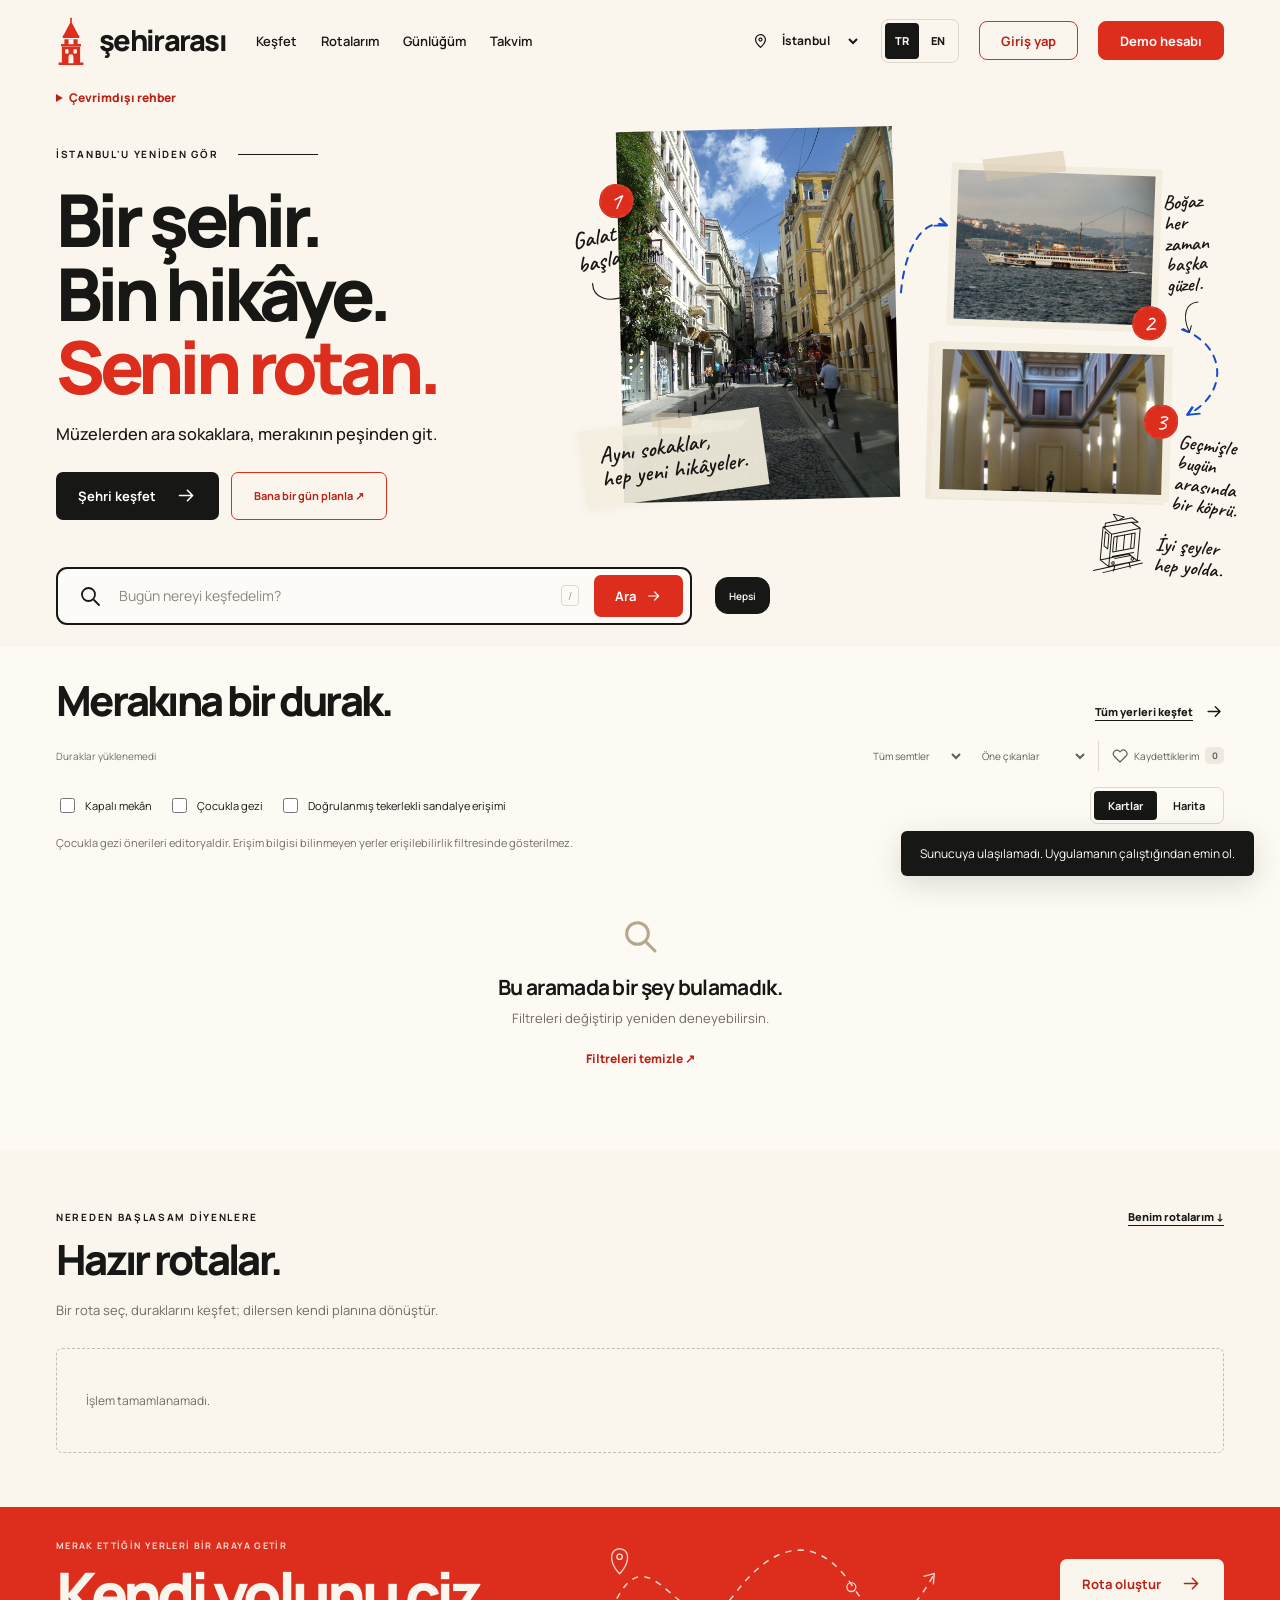
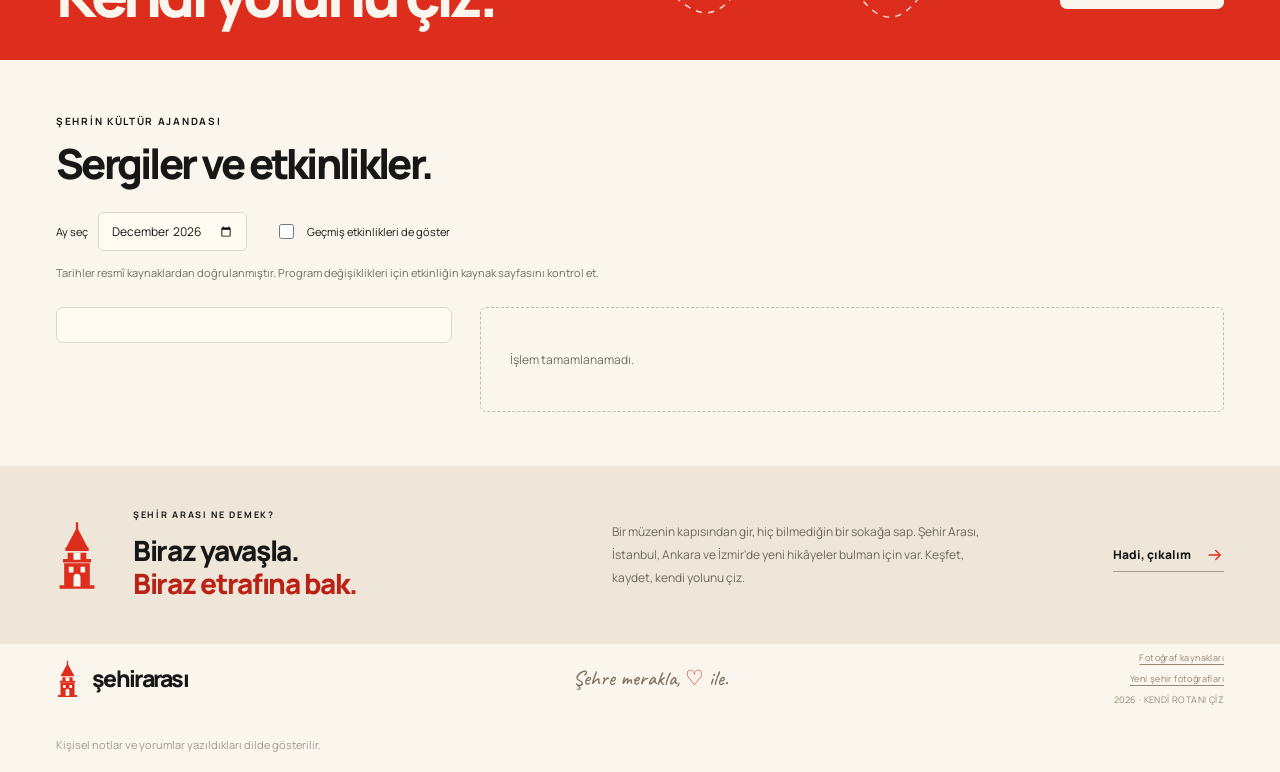
==== commit 9a0f574d: "Add downloadable offline city guide" ====
--- a/static/index.html
+++ b/static/index.html
@@ -24,9 +24,11 @@
     <script src="/static/photos.js?v=kultur-3-1" defer></script>
     <script src="/static/city-photos.js?v=guide-2-1" defer></script>
     <script src="/static/vendor/leaflet/leaflet.js" defer></script>
-    <script src="/static/features.js?v=languages-1" defer></script>
-    <script src="/static/app.js?v=languages-1" defer></script>
+    <script src="/static/offline.js?v=offline-1" defer></script>
+    <script src="/static/features.js?v=offline-1" defer></script>
+    <script src="/static/app.js?v=offline-1" defer></script>
     <link rel="stylesheet" href="/static/i18n.css?v=languages-1" />
+    <link rel="stylesheet" href="/static/offline.css?v=offline-1" />
   </head>
   <body>
     <svg class="svg-library" xmlns="http://www.w3.org/2000/svg" aria-hidden="true">
@@ -45,6 +47,22 @@
       <nav class="main-nav" aria-label="Ana menü" data-i18n-aria-label="Ana menü"><a href="/#places"><i18n-text data-i18n="Keşfet">Keşfet</i18n-text></a><a href="/rotalarim"><i18n-text data-i18n="Rotalarım">Rotalarım</i18n-text></a><a href="/gunlugum"><i18n-text data-i18n="Günlüğüm">Günlüğüm</i18n-text></a><a href="/#events"><i18n-text data-i18n="Takvim">Takvim</i18n-text></a></nav>
       <div class="header-actions"><label class="city-picker"><svg class="icon" aria-hidden="true"><use href="#i-pin"/></svg><span class="sr-only"><i18n-text data-i18n="Şehir seç">Şehir seç</i18n-text></span><select id="citySelect"><option value="istanbul" data-i18n="İstanbul">İstanbul</option><option value="ankara">Ankara</option><option value="izmir" data-i18n="İzmir">İzmir</option></select></label><div class="language-switch" role="group" aria-label="Dil seç" data-i18n-aria-label="Dil seç"><button type="button" data-language="tr" lang="tr" aria-label="Türkçe" aria-pressed="true">TR</button><button type="button" data-language="en" lang="en" aria-label="English" aria-pressed="false">EN</button></div><button class="account-button" id="accountButton" type="button"><i18n-text data-i18n="Giriş yap">Giriş yap</i18n-text></button><button class="account-button demo-account-button" id="demoLoginButton" type="button" aria-label="Demo hesabı" hidden data-i18n-aria-label="Demo hesabı"><span class="demo-button-label"><i18n-text data-i18n="Demo hesabı">Demo hesabı</i18n-text></span><span class="demo-button-compact" aria-hidden="true">Demo</span></button></div>
     </header>
+
+    <aside class="offline-panel page-wrap">
+      <p id="offlineBanner" class="offline-banner" role="status" hidden></p>
+      <details class="offline-download">
+        <summary id="offlineTitle">Çevrimdışı rehber</summary>
+        <div class="offline-download-body">
+          <p id="offlineIntro"></p>
+          <p id="offlineTimestamp" hidden></p>
+          <div class="offline-actions">
+            <button id="offlineDownload" class="button button-dark" type="button" disabled>Rehberi indir</button>
+            <button id="offlineRemove" class="text-button" type="button" hidden>İndirmeyi kaldır</button>
+          </div>
+          <p id="offlineFeedback" role="status"></p>
+        </div>
+      </details>
+    </aside>
 
     <main id="top">
       <div class="personal-loading page-wrap" role="status"><span class="loading-line"></span><p><i18n-text data-i18n="Şehir defterin açılıyor…">Şehir defterin açılıyor…</i18n-text></p></div>
--- a/static/offline.css
+++ b/static/offline.css
@@ -0,0 +1,11 @@
+.offline-panel { margin-block: 0 12px; font-size: 12px; }
+.offline-banner { margin: 0 0 10px; padding: 12px 14px; border-left: 3px solid var(--blue); background: #eee8dc; line-height: 1.6; }
+.offline-download { width: min(100%, 485px); }
+.offline-download summary { padding-block: 8px; cursor: pointer; color: var(--coral-dark); font-weight: 800; width: fit-content; }
+.offline-download-body { border: 1px solid var(--line); border-radius: 6px; padding: 14px; background: var(--paper); }
+.offline-download-body p { margin: 0 0 10px; line-height: 1.6; }
+.offline-download-body p:empty { display: none; }
+.offline-download-body #offlineFeedback { margin: 10px 0 0; }
+.offline-actions { display: flex; flex-wrap: wrap; align-items: center; gap: 10px 16px; }
+.offline-actions .button { min-height: 38px; padding: 8px 13px; }
+.offline-actions button:disabled { opacity: .55; cursor: default; }
